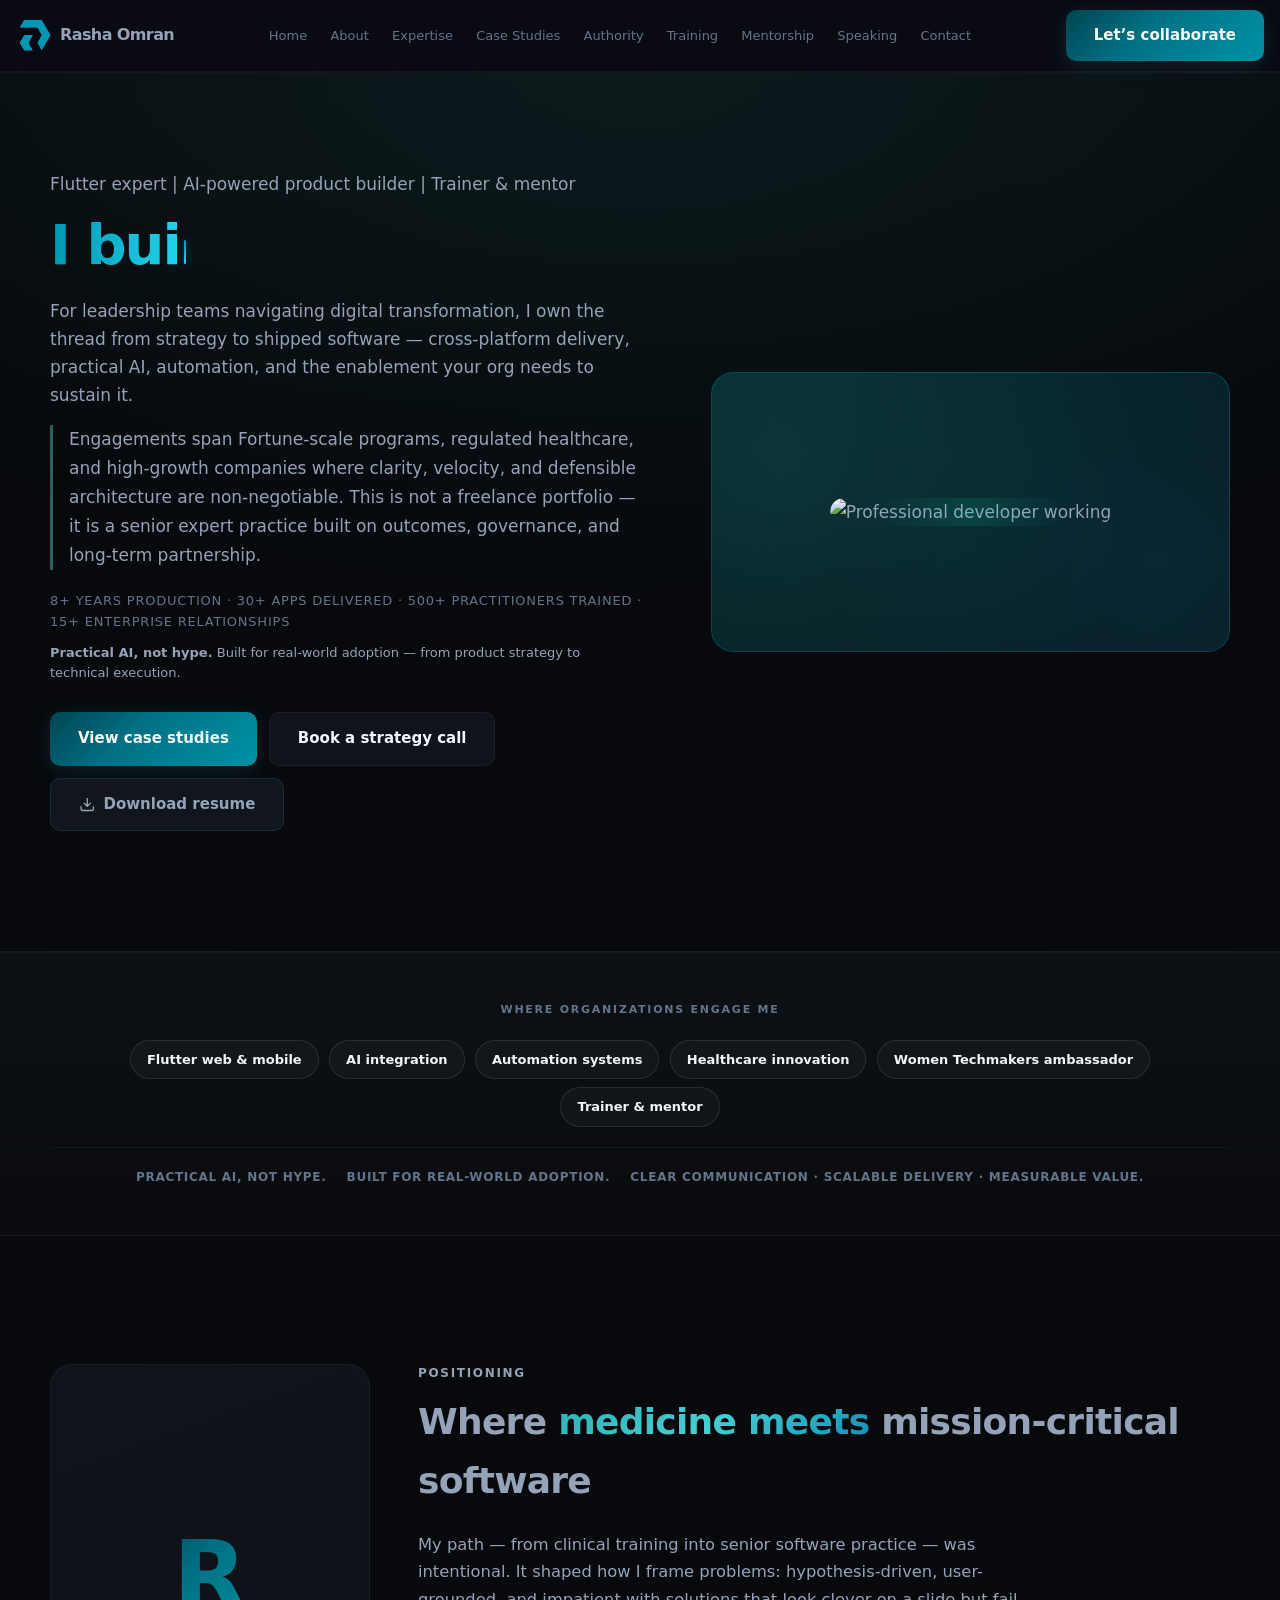
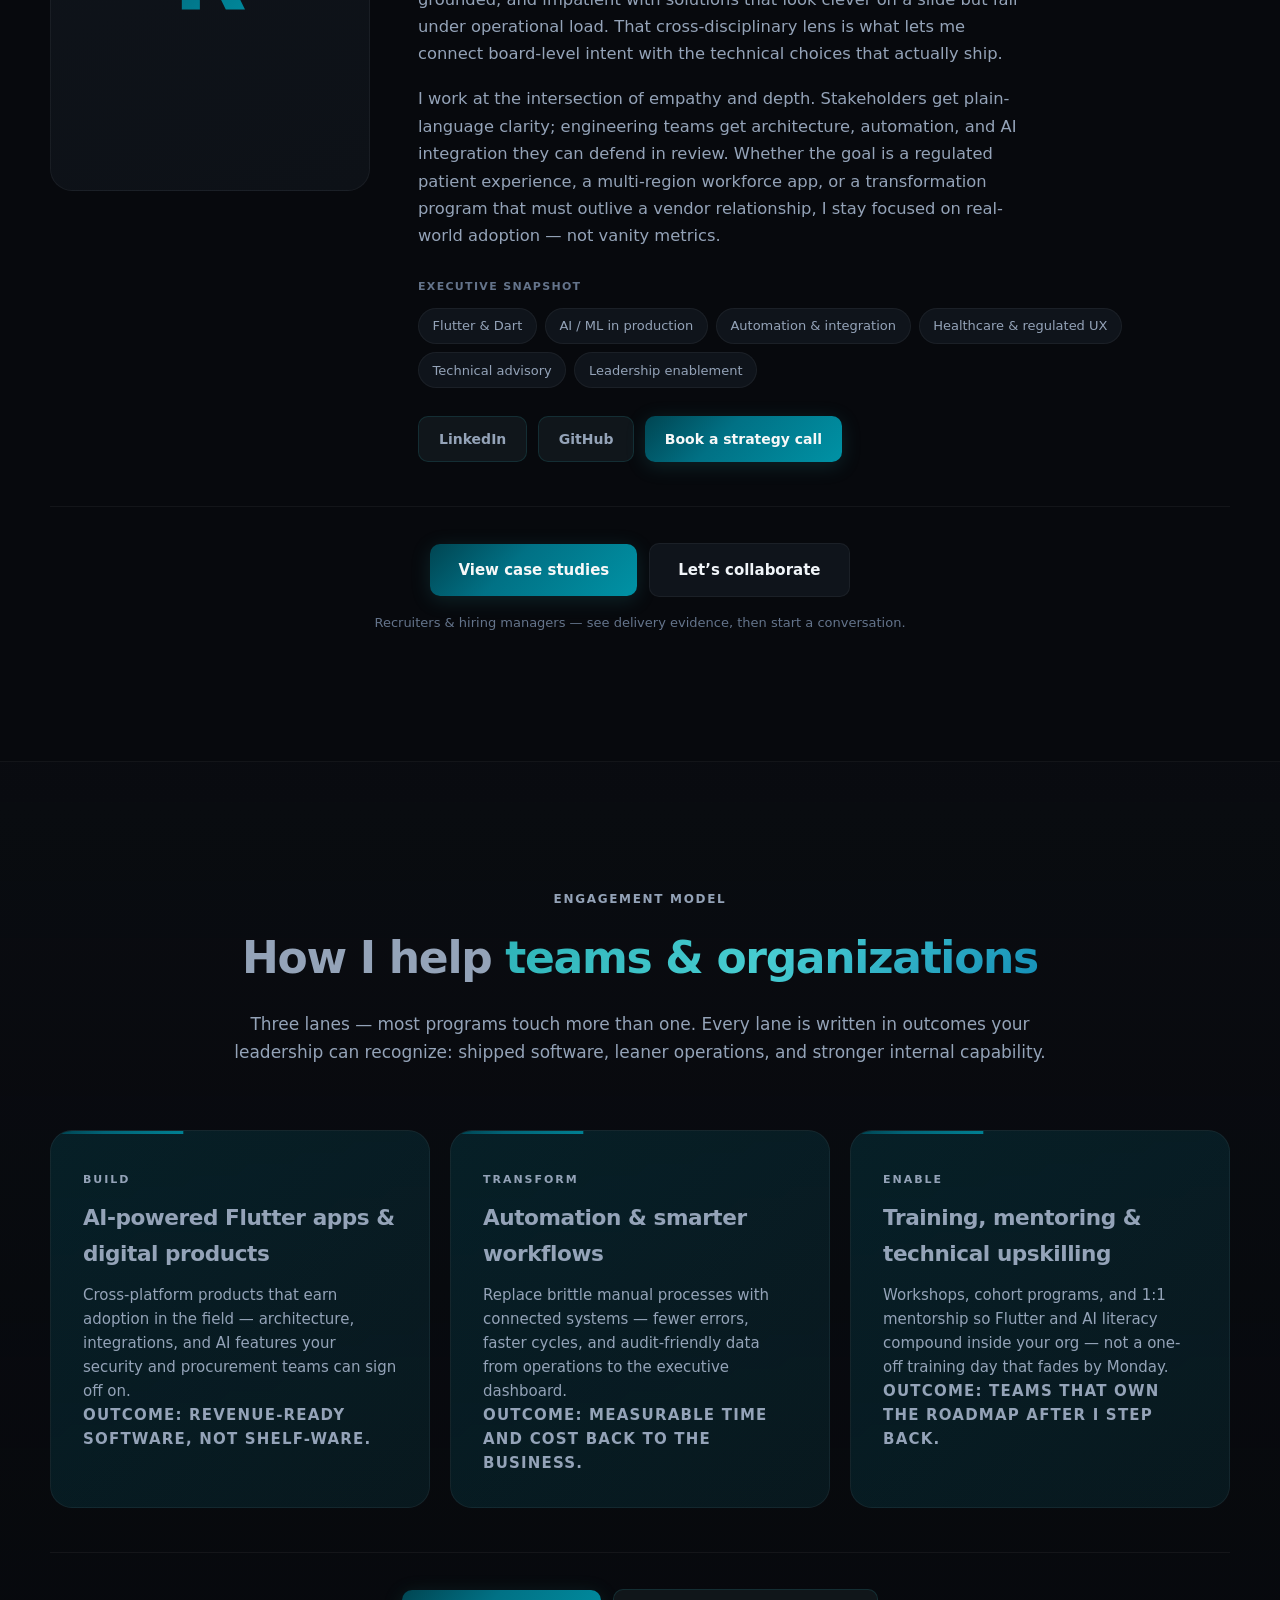
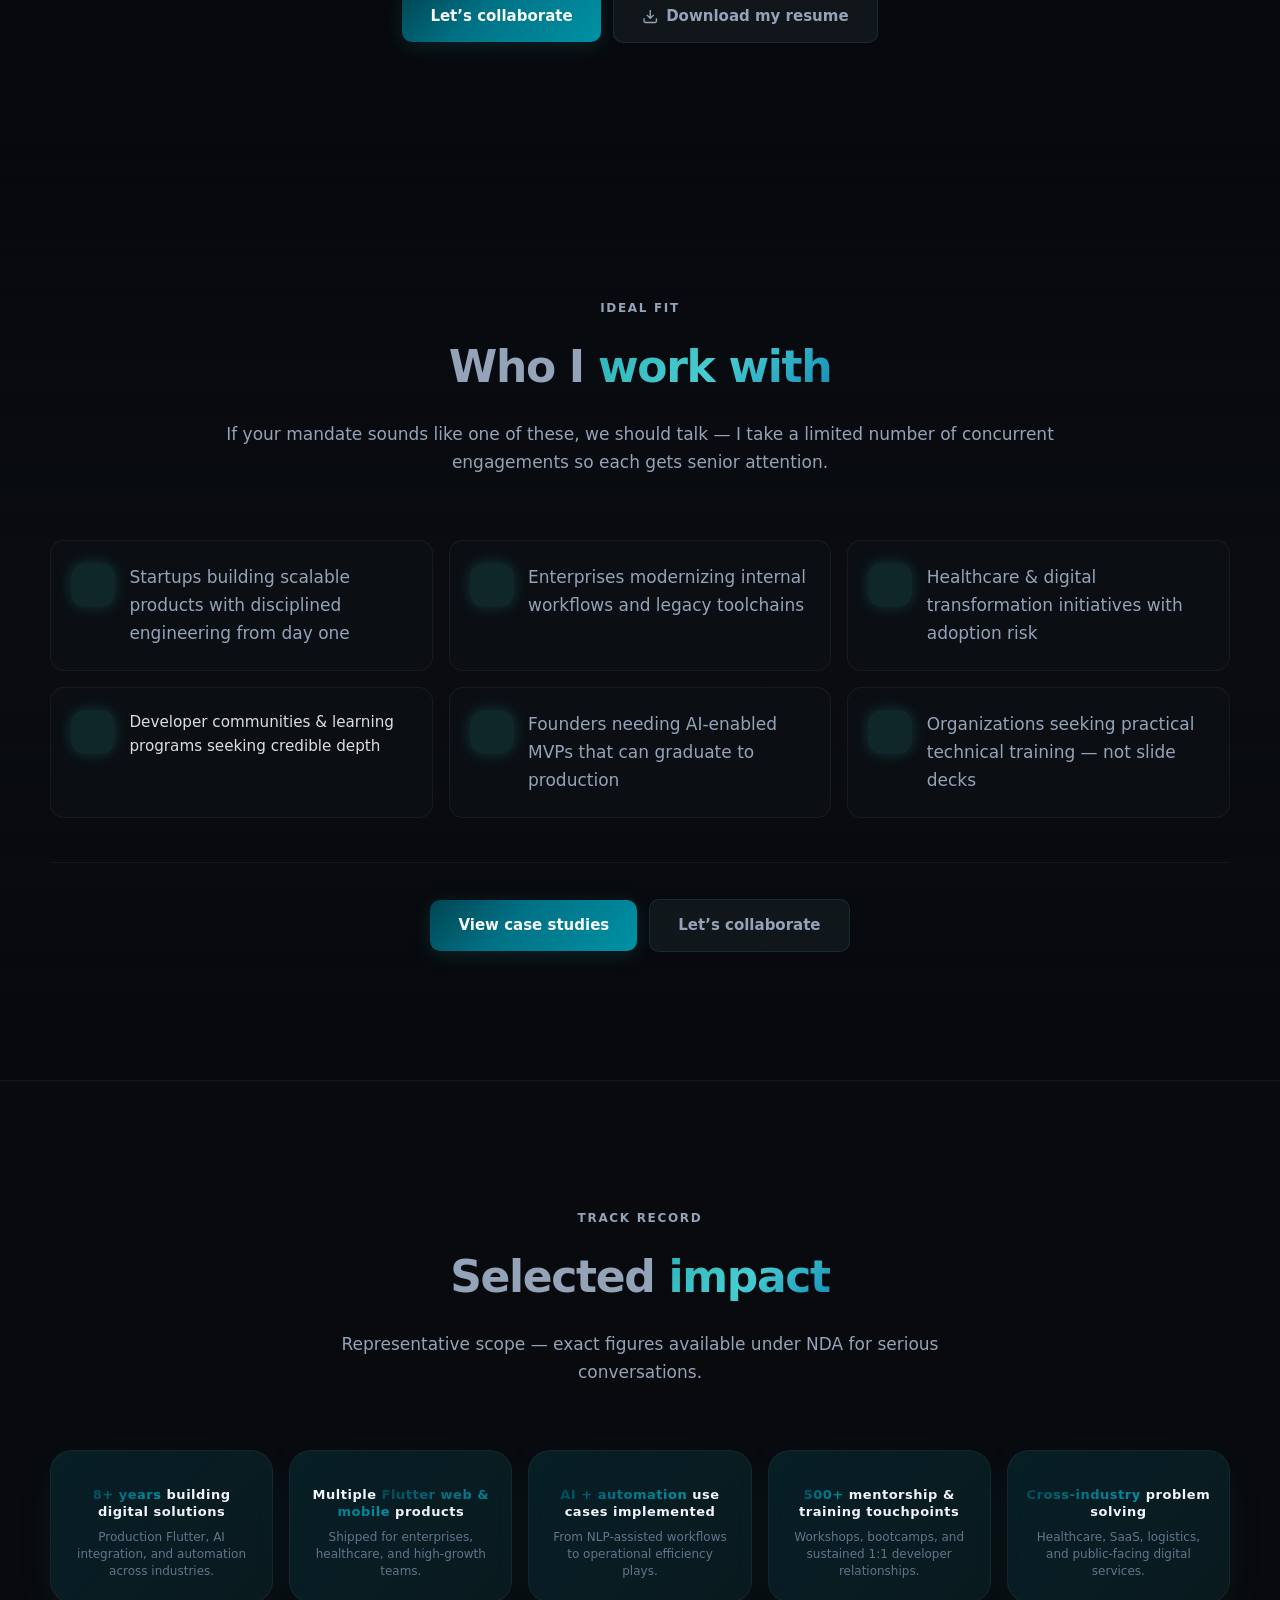
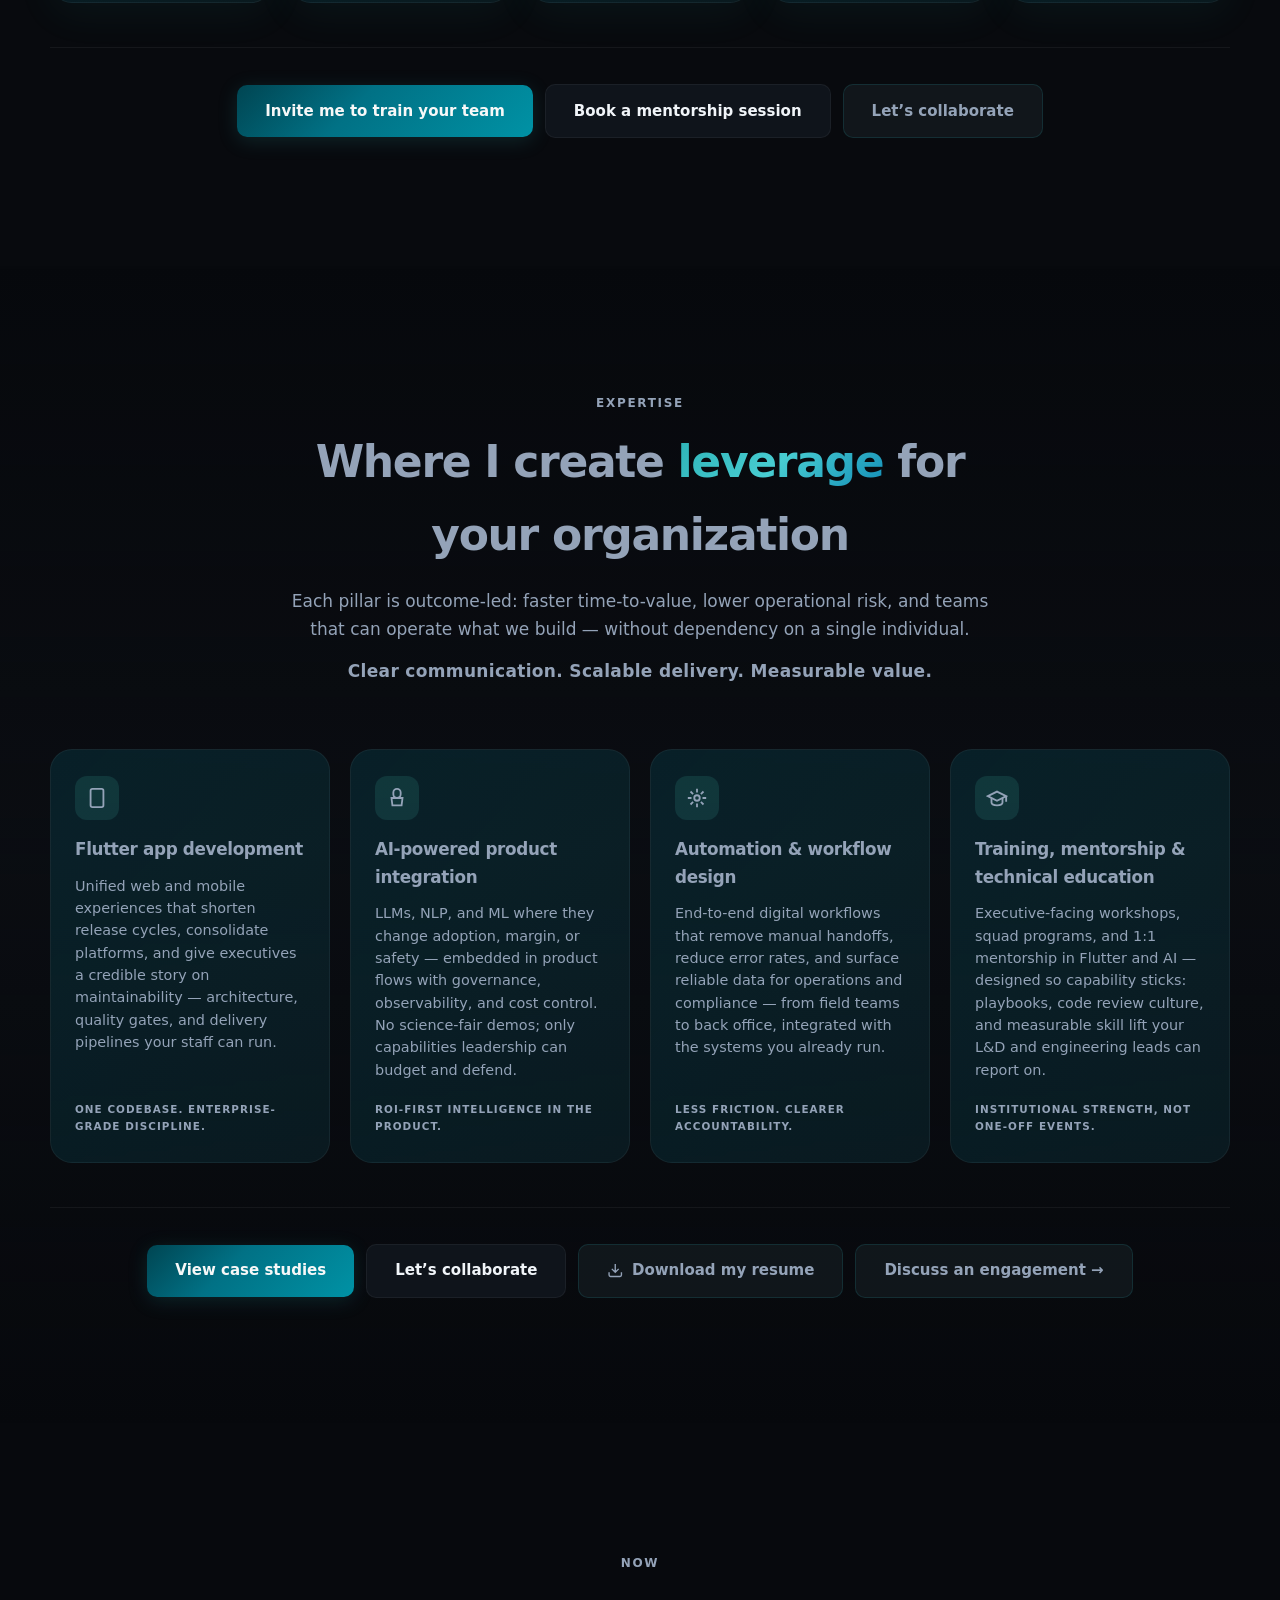
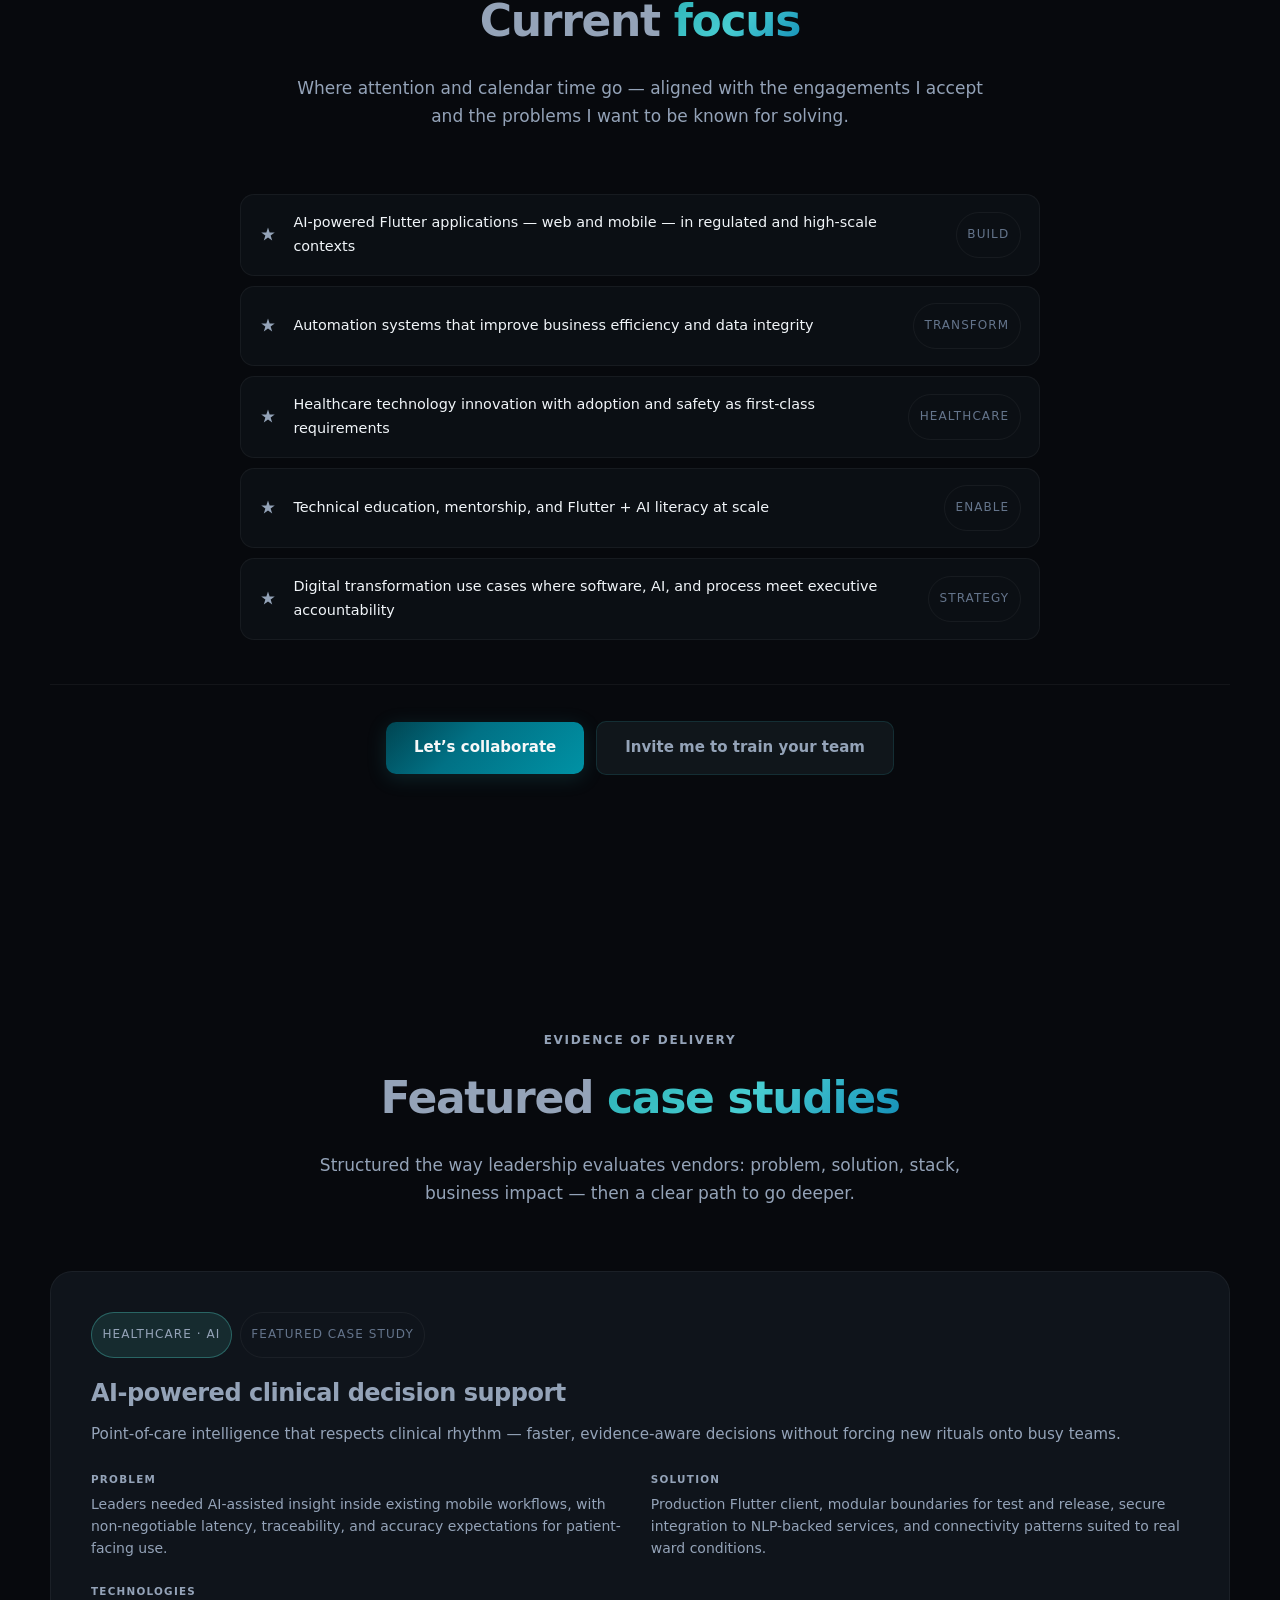
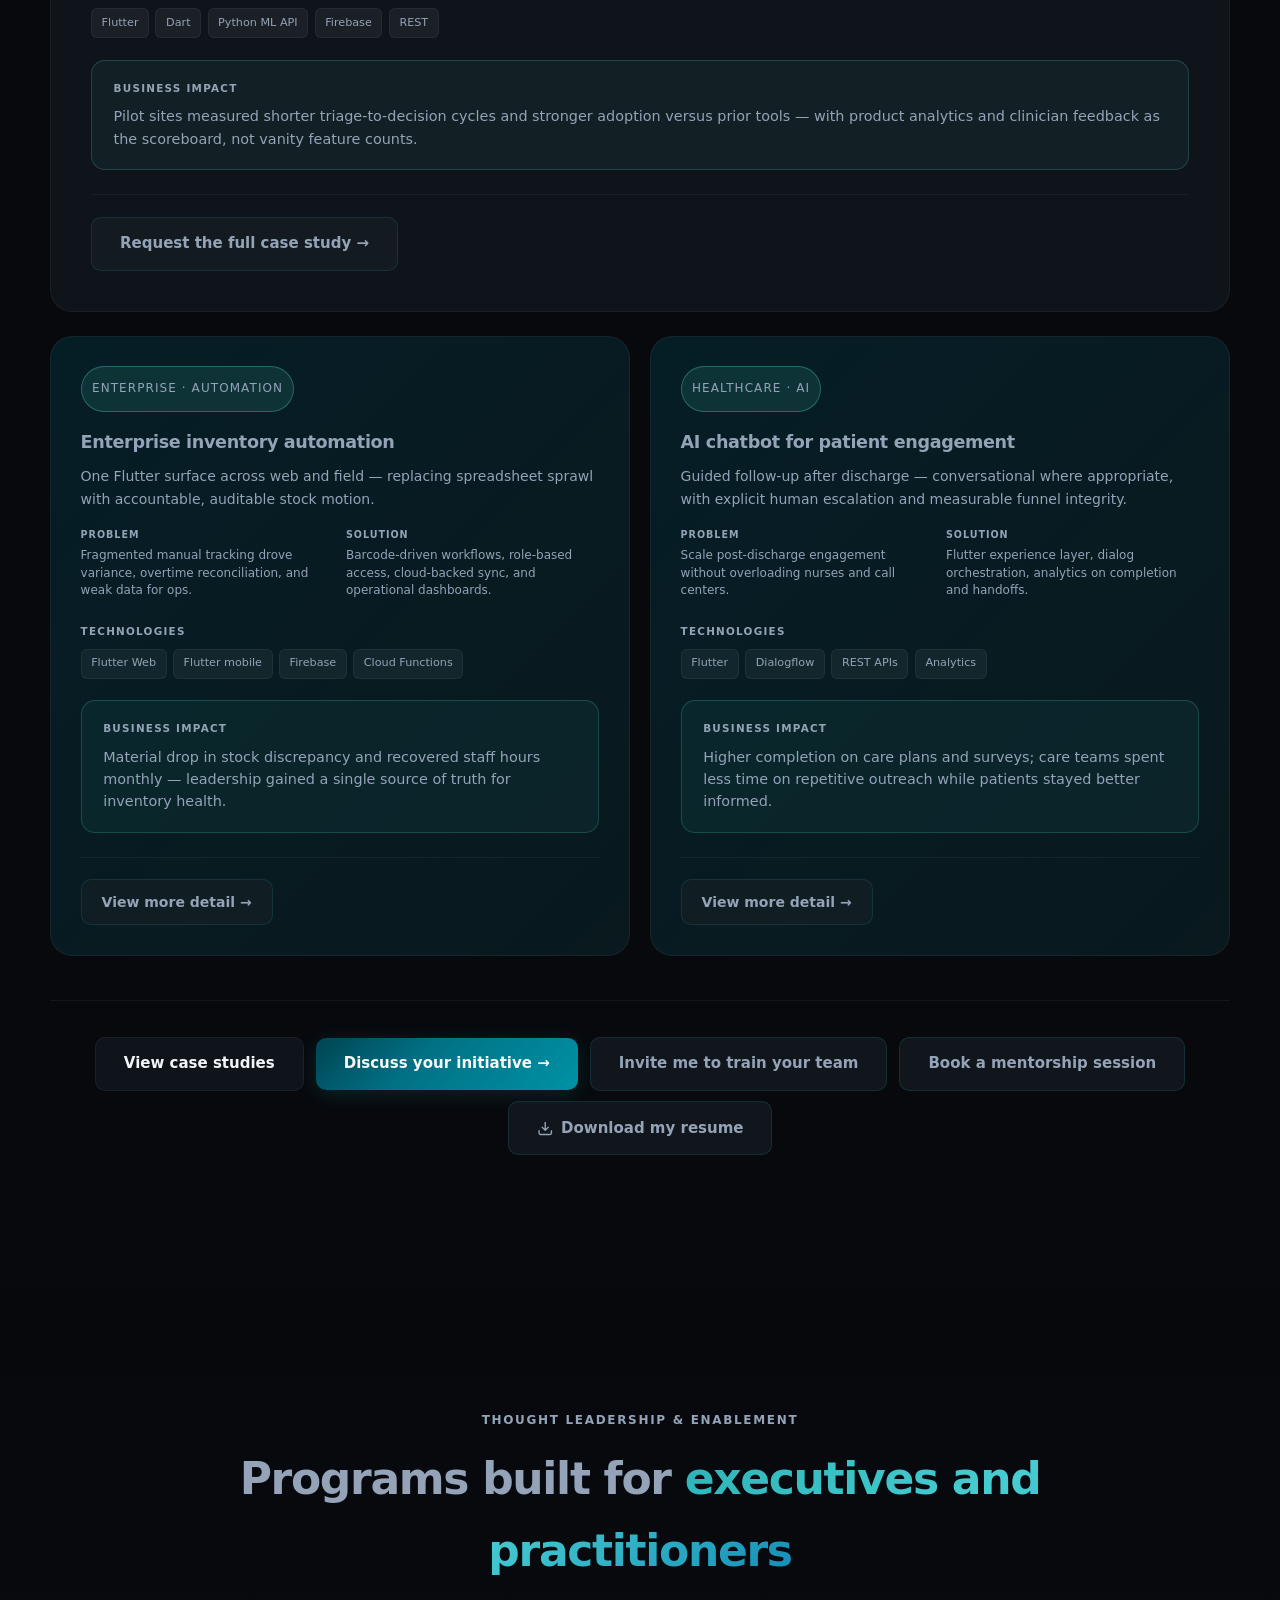
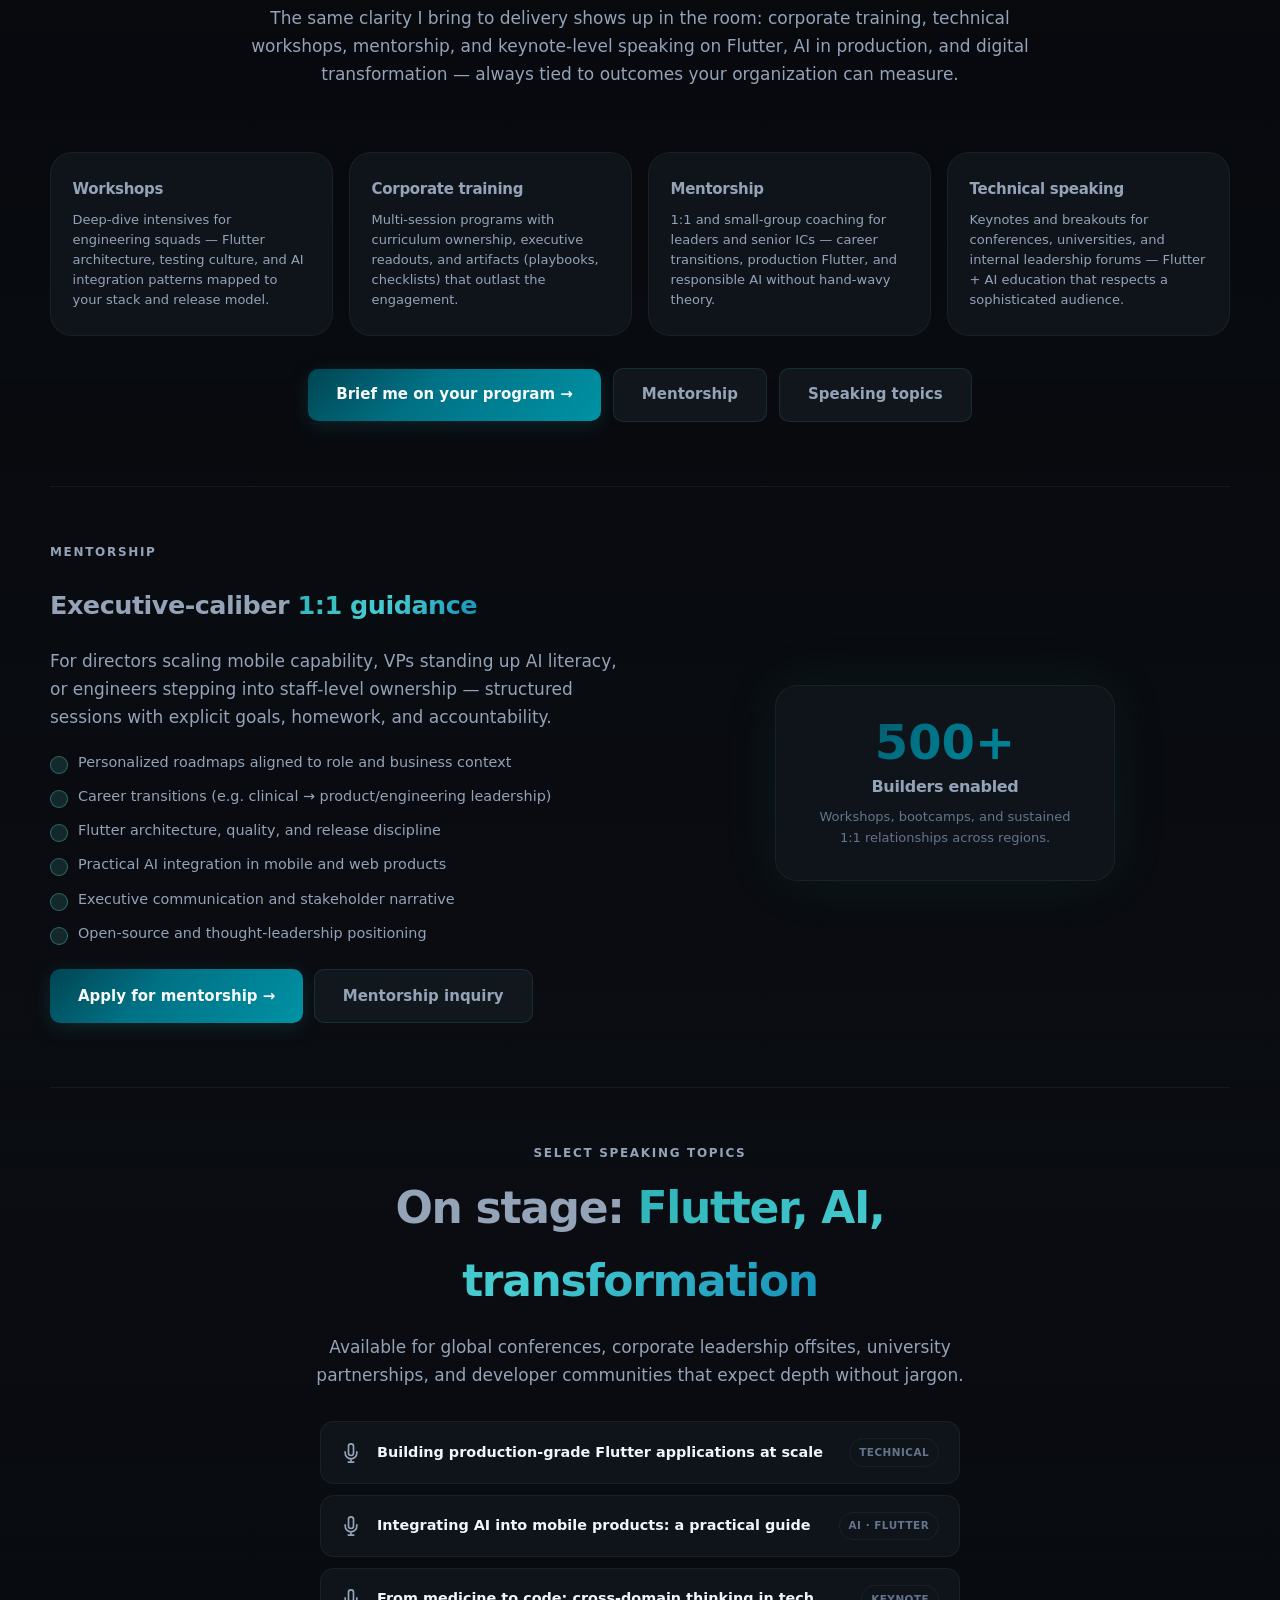
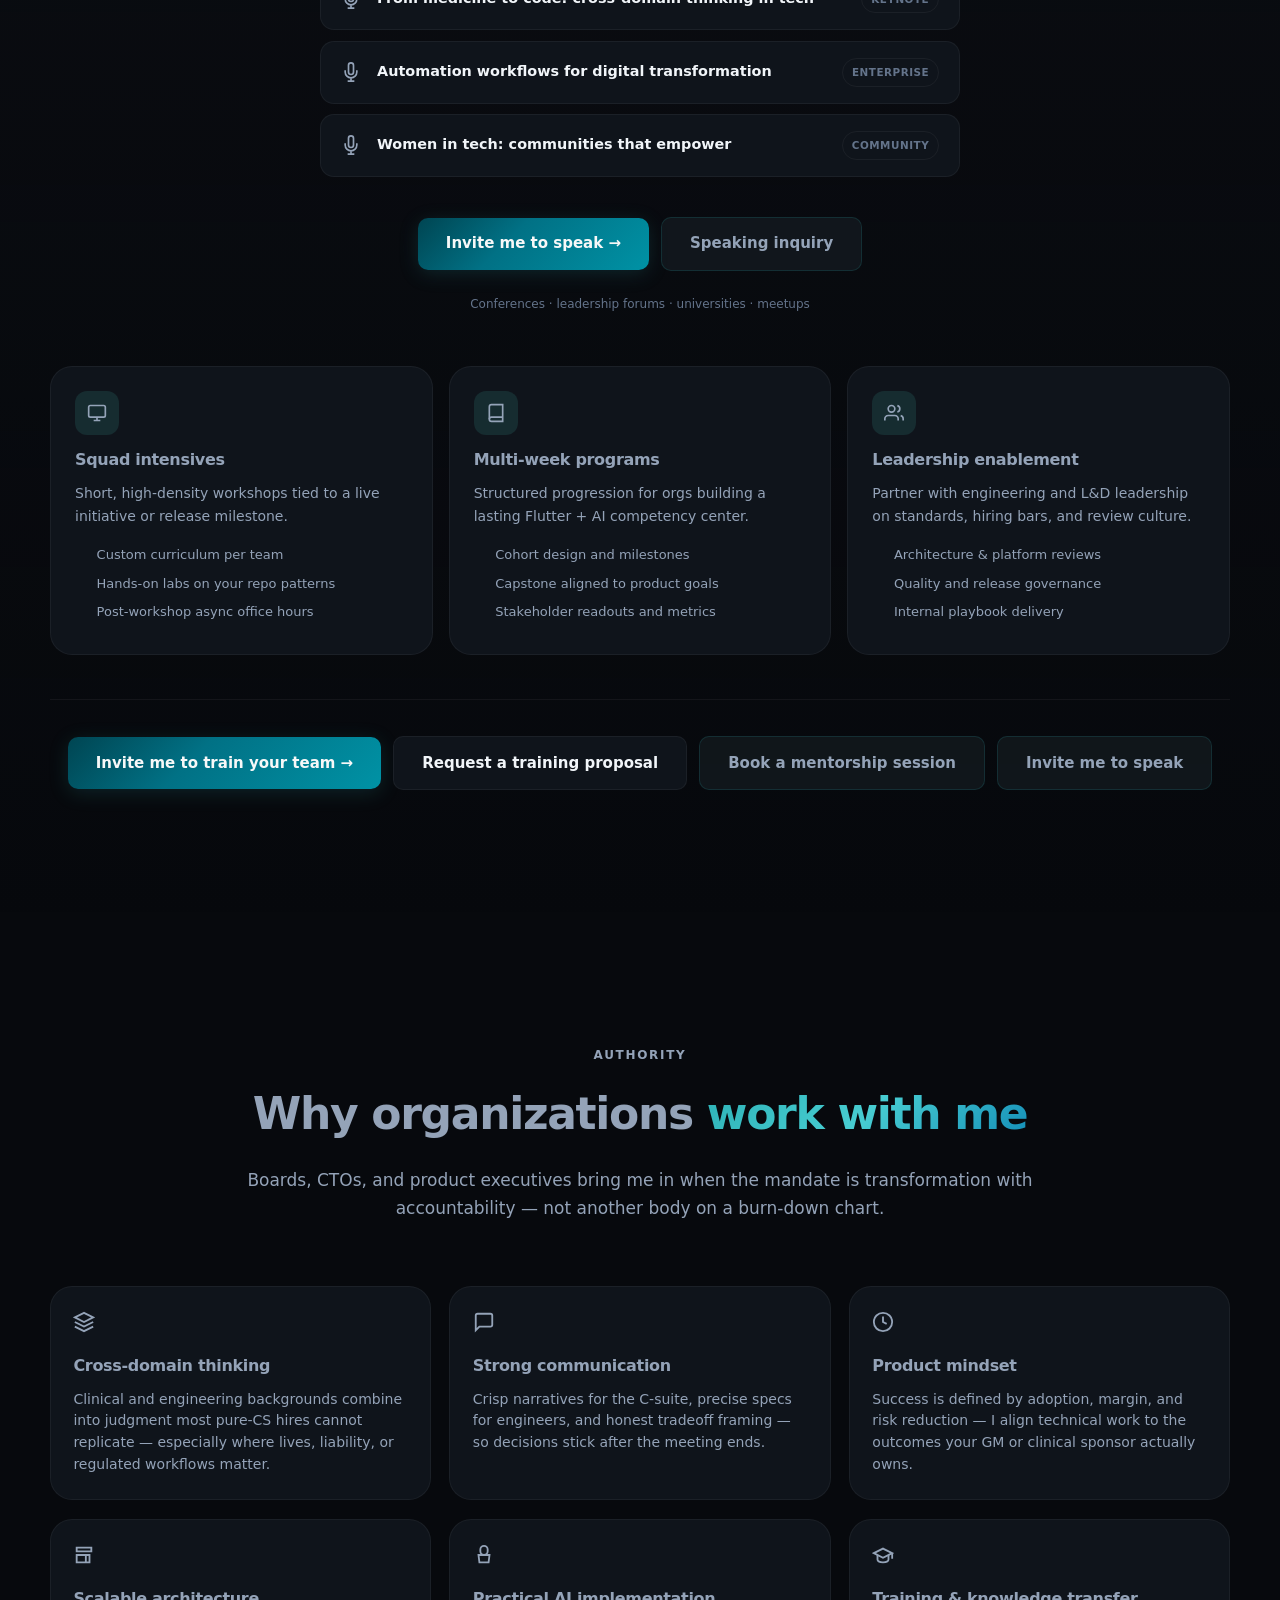
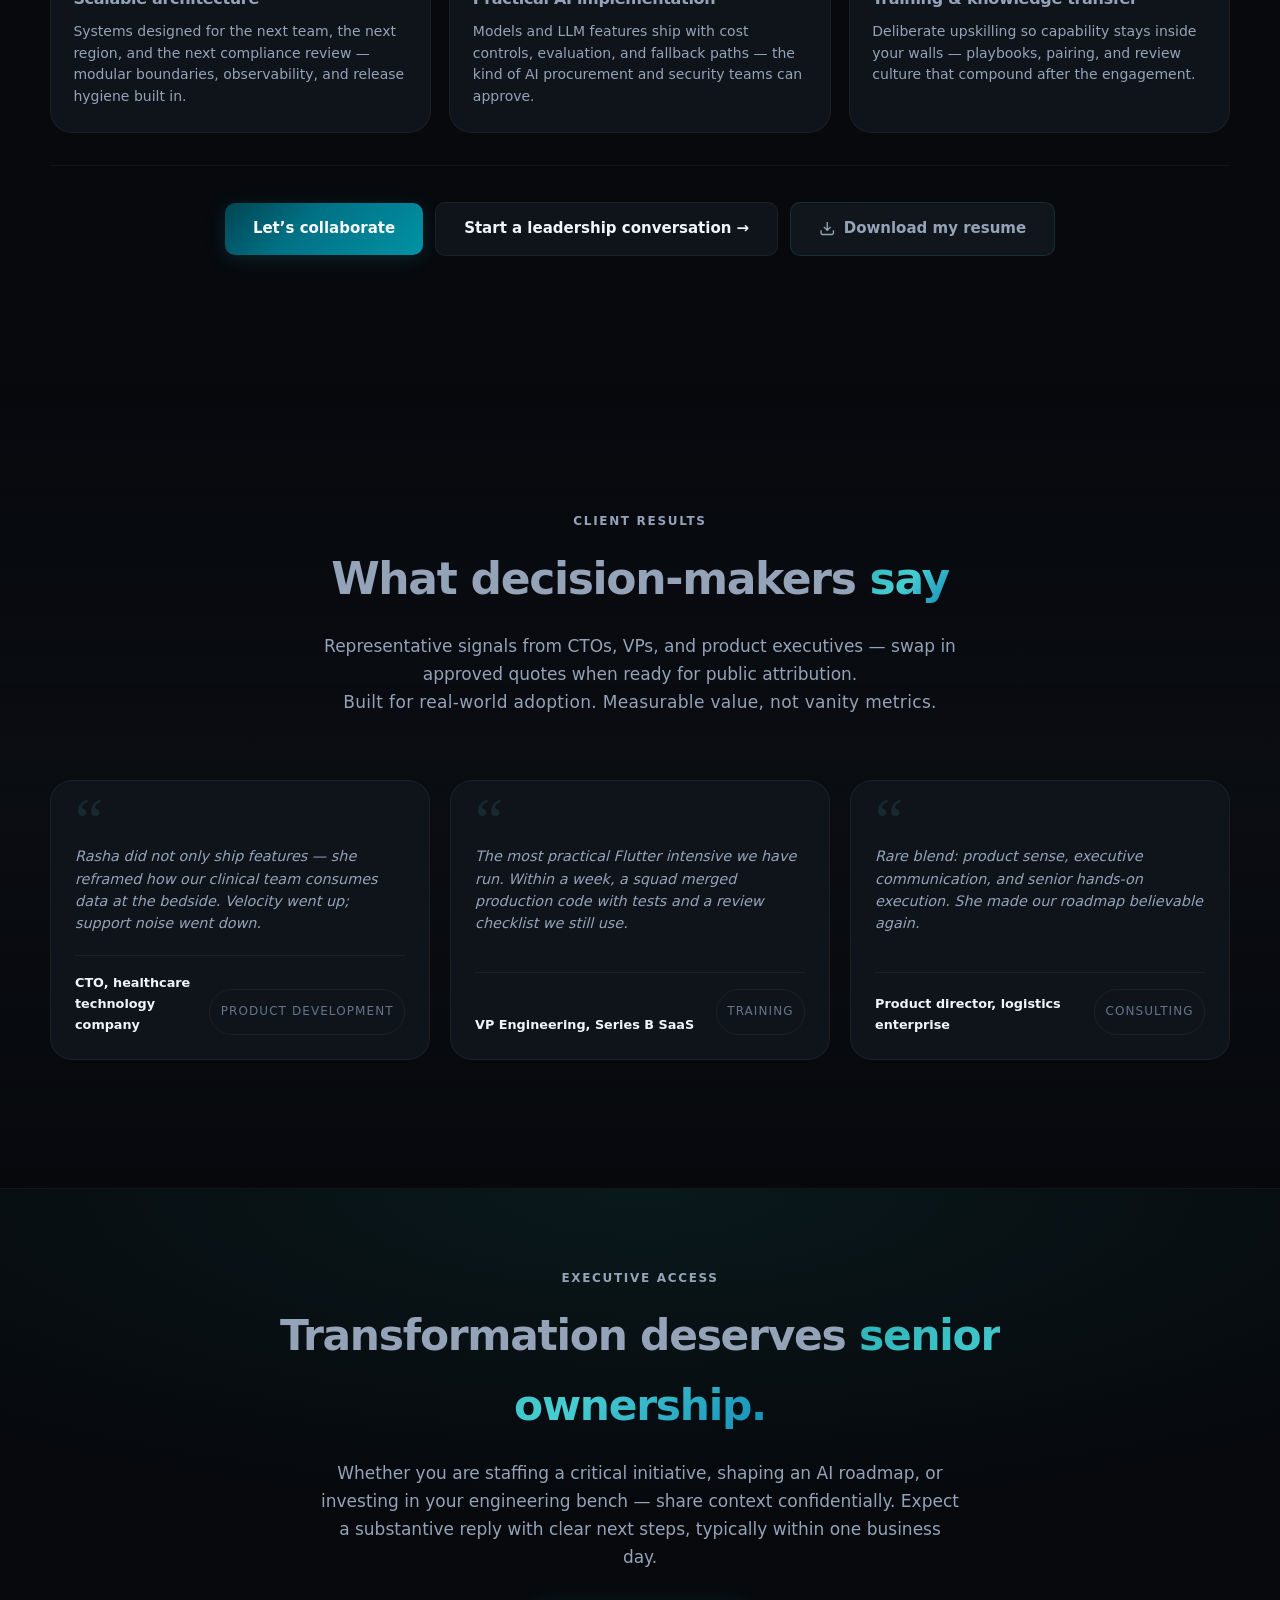
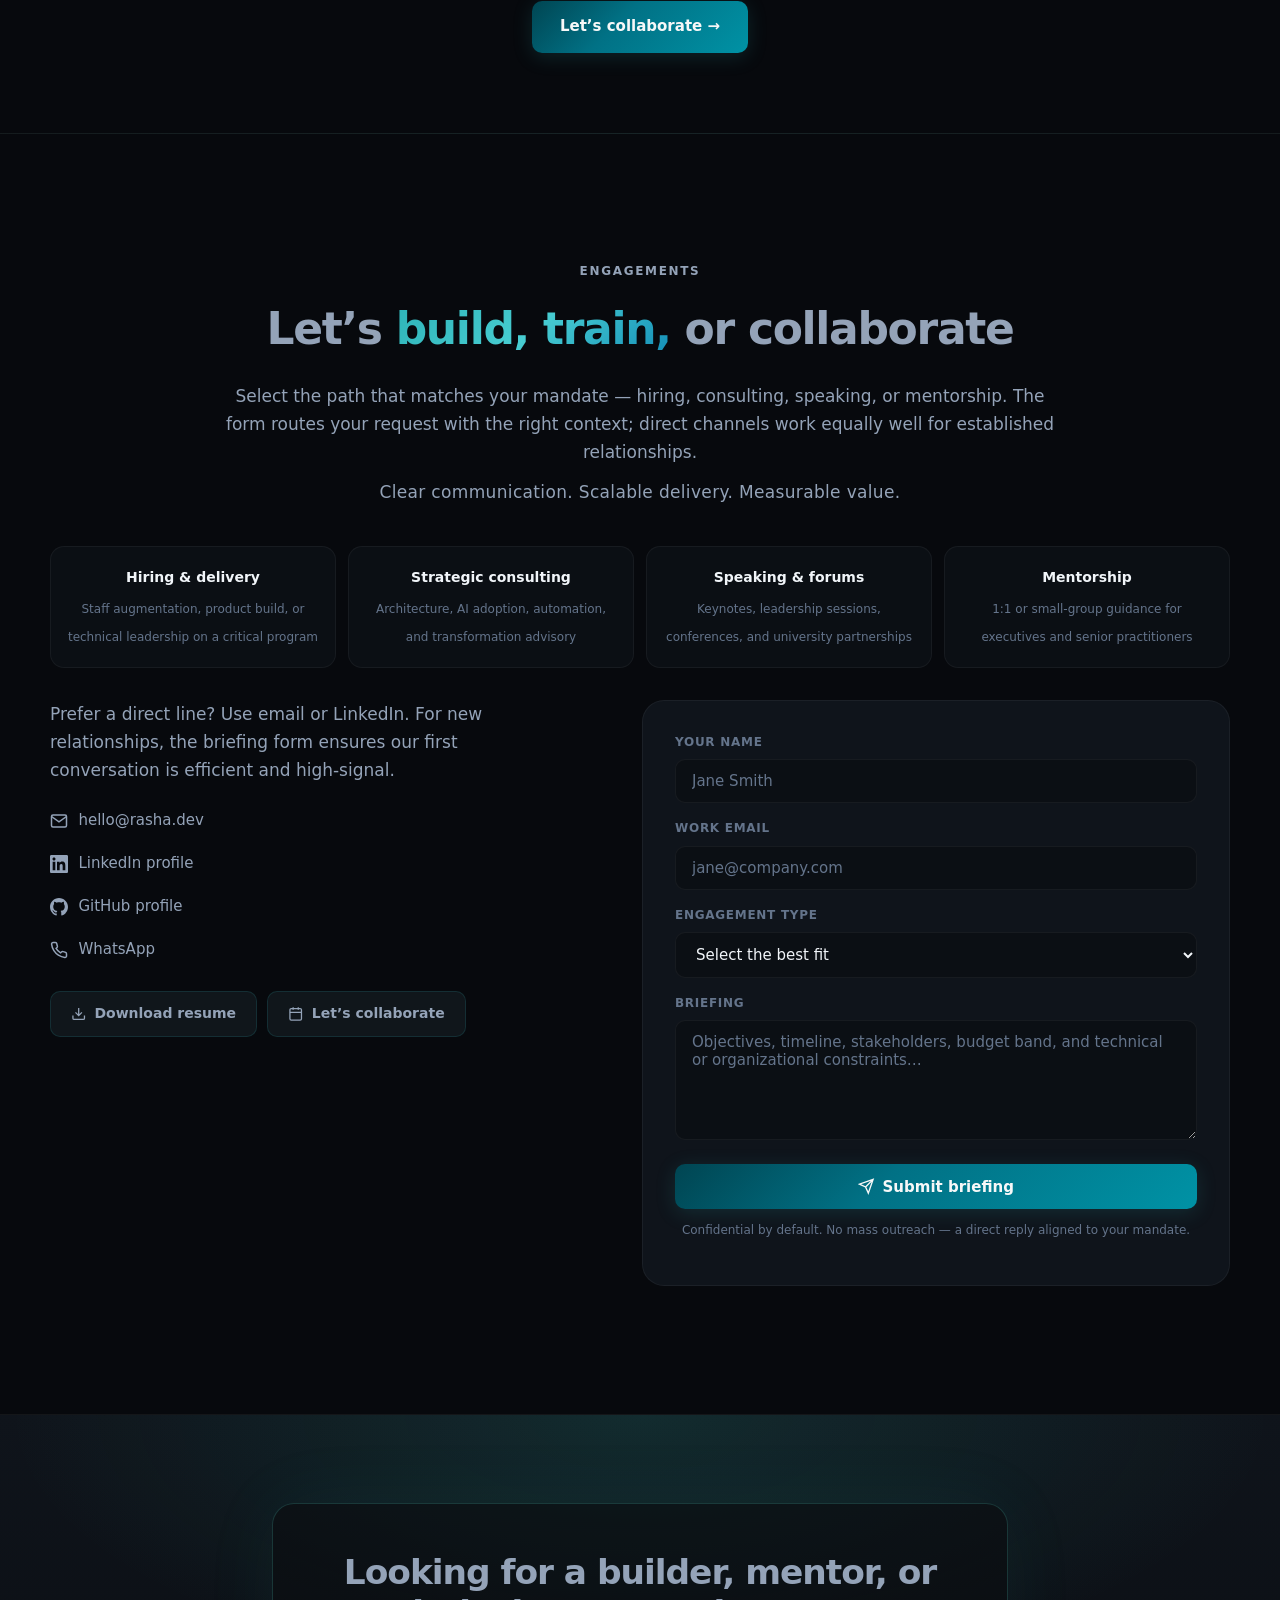
==== index.html @ 30d5191a "Refactor CSS variables and enhance UI styles; implement typewriter effect in JavaScript" ====
<!DOCTYPE html>
<html lang="en">
  <head>
    <meta charset="UTF-8" />
    <meta name="viewport" content="width=device-width, initial-scale=1.0" />
    <meta
      name="description"
      content="Rasha — Flutter expert, AI-powered product builder, and executive technical advisor. Enterprise delivery, digital transformation, training, and thought leadership."
    />
    <title>Rasha — Flutter Expert, AI Product Builder &amp; Strategic Technical Advisor</title>
    <link rel="preconnect" href="https://fonts.googleapis.com" />
    <link rel="preconnect" href="https://fonts.gstatic.com" crossorigin />
   <!--  <link href="https://fonts.googleapis.com/css2?family=Inter:wght@400;500;600;700;800&family=Space+Grotesk:wght@500;600;700&display=swap" rel="stylesheet">
    <link href="https://fonts.googleapis.com/css2?family=Plus+Jakarta+Sans:wght@600;700&display=swap" rel="stylesheet"> -->
    <link href="https://fonts.googleapis.com/css2?family=Plus+Jakarta+Sans:wght@400;500;600;700&family=Space+Grotesk:wght@500;600;700&display=swap" rel="stylesheet">
    <script src="https://unpkg.com/lucide@latest"></script>
    <link rel="stylesheet" href="css/main.css" />
  </head>
  <body>
    <div class="page-bg" aria-hidden="true"></div>

    <header class="site-header">
      <div class="header-inner">
       <a href="#home" class="logo">
  <img src="assets/logo.png" alt="Rasha Omran Logo" />
  <span class="logo-text">Rasha Omran</span>
</a>
        <nav class="nav-desktop" aria-label="Primary">
          <a href="#home">Home</a>
          <a href="#about">About</a>
          <a href="#expertise">Expertise</a>
          <a href="#case-studies">Case Studies</a>
          <a href="#why">Authority</a>
          <a href="#enablement">Training</a>
          <a href="#mentorship">Mentorship</a>
          <a href="#speaking">Speaking</a>
          <a href="#contact">Contact</a>
        </nav>
        <div class="header-actions">
          <a href="#contact-form" class="btn btn-primary btn-lg">Let’s collaborate</a>
          <button
            type="button"
            class="menu-toggle"
            aria-label="Open menu"
            aria-expanded="false"
          >
            <span></span><span></span><span></span>
          </button>
        </div>
      </div>
    </header>

    <nav class="nav-mobile" aria-label="Mobile">
      <a href="#home">Home</a>
      <a href="#about">About</a>
      <a href="#expertise">Expertise</a>
      <a href="#case-studies">Case Studies</a>
      <a href="#why">Authority</a>
      <a href="#enablement">Training</a>
      <a href="#mentorship">Mentorship</a>
      <a href="#speaking">Speaking</a>
      <a href="#contact">Contact</a>
      <a href="#contact-form" class="btn btn-primary" style="margin-top: 0.5rem; justify-content: center"
        >Let’s collaborate</a
      >
    </nav>

    <main>
      <!-- 1. Hero -->
      <section id="home" class="hero">
        <div class="container hero-grid">
          <div class="reveal">
            <p class="hero-roles">
  <span>Flutter expert</span>
  <span class="role-sep" aria-hidden="true">|</span>
  <span>AI-powered product builder</span>
  <span class="role-sep" aria-hidden="true">|</span>
  <span>Trainer &amp; mentor</span>
</p>
            <!-- <h1>
              I architect <span class="gradient-text">Flutter platforms</span> and
              <span class="gradient-text">AI-driven products</span>
              <span class="line-muted">that survive enterprise reality.</span>
            </h1> -->

           <h1 class="hero-title">
  <span id="typewriter"></span><span class="cursor"></span>
</h1>
            <p class="hero-lead">
              For leadership teams navigating digital transformation, I own the thread from strategy
              to shipped software — cross-platform delivery, practical AI, automation, and the
              enablement your org needs to sustain it.
            </p>
            <p class="hero-authority">
              Engagements span Fortune-scale programs, regulated healthcare, and high-growth
              companies where clarity, velocity, and defensible architecture are non-negotiable. This
              is not a freelance portfolio — it is a senior expert practice built on outcomes,
              governance, and long-term partnership.
            </p>
            <p class="hero-proof">
              8+ years production · 30+ apps delivered · 500+ practitioners trained · 15+ enterprise
              relationships
            </p>
            <p class="hero-micro reveal">
              <strong>Practical AI, not hype.</strong>
              Built for real-world adoption — from product strategy to technical execution.
            </p>
            <div class="hero-ctas">
              <a href="#case-studies" class="btn btn-primary btn-lg">View case studies</a>
              <a href="#contact-form" class="btn btn-dark btn-lg">Book a strategy call</a>
              <a href="#" class="btn btn-ghost btn-lg" aria-label="Download resume (placeholder)">
                <svg class="icon" viewBox="0 0 24 24" fill="none" stroke="currentColor" stroke-width="2">
                  <path d="M21 15v4a2 2 0 0 1-2 2H5a2 2 0 0 1-2-2v-4M7 10l5 5 5-5M12 15V3" />
                </svg>
                Download resume
              </a>
            </div>
          </div>
          <div class="hero-visual reveal reveal-delay-1">
  <div class="hero-image-wrapper">
    <img src="assets/hero.jpg" alt="Professional developer working" class="hero-image">
  </div>
</div>
          </div>
        </div>
      </section>

      <!-- 2. Credibility strip -->
      <section class="trust" aria-label="Areas of expertise">
        <div class="container">
          <p class="cred-strip-head reveal">Where organizations engage me</p>
          <div class="cred-badges reveal">
            <span class="cred-badge">Flutter web &amp; mobile</span>
            <span class="cred-badge">AI integration</span>
            <span class="cred-badge">Automation systems</span>
            <span class="cred-badge">Healthcare innovation</span>
            <span class="cred-badge">Women Techmakers ambassador</span>
            <span class="cred-badge">Trainer &amp; mentor</span>
          </div>
          <div class="micro-trust-row reveal">
            <span><strong>Practical AI, not hype.</strong></span>
            <span>Built for real-world adoption.</span>
            <span>Clear communication · Scalable delivery · Measurable value.</span>
          </div>
        </div>
      </section>

      <!-- 3. About -->
      <section id="about" class="section">
        <div class="container">
          <div class="about-grid">
          <div class="about-photo reveal" aria-hidden="true">
            <span class="initial">R</span>
          </div>
          <div class="about-body reveal reveal-delay-1">
            <span class="eyebrow">Positioning</span>
            <h2>Where <span class="gradient-text">medicine meets</span> mission-critical software</h2>
            <p>
              My path — from clinical training into senior software practice — was intentional. It
              shaped how I frame problems: hypothesis-driven, user-grounded, and impatient with
              solutions that look clever on a slide but fail under operational load. That
              cross-disciplinary lens is what lets me connect board-level intent with the technical
              choices that actually ship.
            </p>
            <p>
              I work at the intersection of empathy and depth. Stakeholders get plain-language
              clarity; engineering teams get architecture, automation, and AI integration they can
              defend in review. Whether the goal is a regulated patient experience, a multi-region
              workforce app, or a transformation program that must outlive a vendor relationship, I
              stay focused on real-world adoption — not vanity metrics.
            </p>
            <div class="tag-grid">
              <div class="sub">Executive snapshot</div>
              <div class="tags">
                <span class="tag">Flutter &amp; Dart</span>
                <span class="tag">AI / ML in production</span>
                <span class="tag">Automation &amp; integration</span>
                <span class="tag">Healthcare &amp; regulated UX</span>
                <span class="tag">Technical advisory</span>
                <span class="tag">Leadership enablement</span>
              </div>
            </div>
            <div style="margin-top: 1.75rem; display: flex; flex-wrap: wrap; gap: 0.65rem">
              <a href="https://linkedin.com" class="btn btn-ghost" rel="noopener noreferrer" target="_blank"
                >LinkedIn</a
              >
              <a href="https://github.com" class="btn btn-ghost" rel="noopener noreferrer" target="_blank"
                >GitHub</a
              >
              <a href="#contact-form" class="btn btn-primary">Book a strategy call</a>
            </div>
          </div>
          </div>
          <div class="cta-strip reveal">
            <a href="#case-studies" class="btn btn-primary btn-lg">View case studies</a>
            <a href="#contact-form" class="btn btn-dark btn-lg">Let’s collaborate</a>
            <p class="micro-hint">Recruiters &amp; hiring managers — see delivery evidence, then start a conversation.</p>
          </div>
        </div>
      </section>

      <!-- How I help -->
      <section id="how-i-help" class="how-help">
        <div class="container">
          <header class="section-head section-head--wide reveal">
            <span class="eyebrow">Engagement model</span>
            <h2>How I help <span class="gradient-text">teams &amp; organizations</span></h2>
            <p>
              Three lanes — most programs touch more than one. Every lane is written in outcomes your
              leadership can recognize: shipped software, leaner operations, and stronger internal
              capability.
            </p>
          </header>
          <div class="how-help-grid">
            <article class="how-lane reveal">
              <span class="how-lane-label">Build</span>
              <h3>AI-powered Flutter apps &amp; digital products</h3>
              <p>
                Cross-platform products that earn adoption in the field — architecture, integrations,
                and AI features your security and procurement teams can sign off on.
              </p>
              <p class="how-lane-outcome">Outcome: revenue-ready software, not shelf-ware.</p>
            </article>
            <article class="how-lane reveal reveal-delay-1">
              <span class="how-lane-label">Transform</span>
              <h3>Automation &amp; smarter workflows</h3>
              <p>
                Replace brittle manual processes with connected systems — fewer errors, faster
                cycles, and audit-friendly data from operations to the executive dashboard.
              </p>
              <p class="how-lane-outcome">Outcome: measurable time and cost back to the business.</p>
            </article>
            <article class="how-lane reveal reveal-delay-2">
              <span class="how-lane-label">Enable</span>
              <h3>Training, mentoring &amp; technical upskilling</h3>
              <p>
                Workshops, cohort programs, and 1:1 mentorship so Flutter and AI literacy compound
                inside your org — not a one-off training day that fades by Monday.
              </p>
              <p class="how-lane-outcome">Outcome: teams that own the roadmap after I step back.</p>
            </article>
          </div>
          <div class="cta-strip reveal">
            <a href="#contact-form" class="btn btn-primary btn-lg">Let’s collaborate</a>
            <a href="#" class="btn btn-ghost btn-lg" aria-label="Download resume (placeholder)">
              <svg class="icon" viewBox="0 0 24 24" fill="none" stroke="currentColor" stroke-width="2">
                <path d="M21 15v4a2 2 0 0 1-2 2H5a2 2 0 0 1-2-2v-4M7 10l5 5 5-5M12 15V3" />
              </svg>
              Download my resume
            </a>
          </div>
        </div>
      </section>

      <!-- Who I work with -->
<section id="who-i-work-with" class="section section-alt">
  <div class="container">

    <header class="section-head section-head--wide reveal">
      <span class="eyebrow">Ideal fit</span>
      <h2>Who I <span class="gradient-text">work with</span></h2>
      <p>
        If your mandate sounds like one of these, we should talk — I take a limited number of
        concurrent engagements so each gets senior attention.
      </p>
    </header>

    <div class="audience-grid reveal">

      <div class="audience-card">
        <div class="audience-icon"><i data-lucide="rocket"></i></div>
        Startups building scalable products with disciplined engineering from day one
      </div>

      <div class="audience-card">
        <div class="audience-icon"><i data-lucide="building-2"></i></div>
        Enterprises modernizing internal workflows and legacy toolchains
      </div>

      <div class="audience-card">
        <div class="audience-icon"><i data-lucide="heart-pulse"></i></div>
        Healthcare & digital transformation initiatives with adoption risk
      </div>

    <div class="audience-card">
  <div class="audience-icon">
    <i data-lucide="code"></i>
  </div>
  <p class="audience-text">
    Developer communities & learning programs seeking credible depth
  </p>
</div>

      <div class="audience-card">
        <div class="audience-icon"><i data-lucide="cpu"></i></div>
        Founders needing AI-enabled MVPs that can graduate to production
      </div>

      <div class="audience-card">
        <div class="audience-icon"><i data-lucide="graduation-cap"></i></div>
        Organizations seeking practical technical training — not slide decks
      </div>

    </div>

    <div class="cta-strip reveal">
      <a href="#case-studies" class="btn btn-primary btn-lg">View case studies</a>
      <a href="#contact-form" class="btn btn-ghost btn-lg">Let’s collaborate</a>
    </div>

  </div>
</section>

<!-- Activate Icons -->
<script>
  lucide.createIcons();
</script>

      <!-- Selected impact -->
      <section id="selected-impact" class="impact-section" aria-label="Selected impact">
        <div class="container">
          <header class="section-head reveal">
            <span class="eyebrow">Track record</span>
            <h2>Selected <span class="gradient-text">impact</span></h2>
            <p>Representative scope — exact figures available under NDA for serious conversations.</p>
          </header>
          <div class="impact-grid">
            <article class="impact-card reveal">
              <p class="stat-line"><em>8+ years</em> building digital solutions</p>
              <p class="stat-detail">Production Flutter, AI integration, and automation across industries.</p>
            </article>
            <article class="impact-card reveal reveal-delay-1">
              <p class="stat-line">Multiple <em>Flutter web &amp; mobile</em> products</p>
              <p class="stat-detail">Shipped for enterprises, healthcare, and high-growth teams.</p>
            </article>
            <article class="impact-card reveal reveal-delay-2">
              <p class="stat-line"><em>AI + automation</em> use cases implemented</p>
              <p class="stat-detail">From NLP-assisted workflows to operational efficiency plays.</p>
            </article>
            <article class="impact-card reveal reveal-delay-3">
              <p class="stat-line"><em>500+</em> mentorship &amp; training touchpoints</p>
              <p class="stat-detail">Workshops, bootcamps, and sustained 1:1 developer relationships.</p>
            </article>
            <article class="impact-card reveal">
              <p class="stat-line"><em>Cross-industry</em> problem solving</p>
              <p class="stat-detail">Healthcare, SaaS, logistics, and public-facing digital services.</p>
            </article>
          </div>
          <div class="cta-strip reveal">
            <a href="#enablement" class="btn btn-primary btn-lg">Invite me to train your team</a>
            <a href="#mentorship" class="btn btn-dark btn-lg">Book a mentorship session</a>
            <a href="#contact-form" class="btn btn-ghost btn-lg">Let’s collaborate</a>
          </div>
        </div>
      </section>

      <!-- 4. Expertise / Services -->
      <section id="expertise" class="section section-alt">
        <div class="container">
          <header class="section-head reveal">
            <span class="eyebrow">Expertise</span>
            <h2>Where I create <span class="gradient-text">leverage</span> for your organization</h2>
            <p>
              Each pillar is outcome-led: faster time-to-value, lower operational risk, and teams
              that can operate what we build — without dependency on a single individual.
              <strong class="expertise-micro">Clear communication. Scalable delivery. Measurable value.</strong>
            </p>
          </header>
          <div class="services-grid">
            <article class="service-card reveal">
              <div class="service-icon" aria-hidden="true">
                <svg width="22" height="22" viewBox="0 0 24 24" fill="none" stroke="currentColor" stroke-width="2">
                  <rect x="5" y="2" width="14" height="20" rx="2" />
                  <path d="M12 18h.01" />
                </svg>
              </div>
              <h3>Flutter app development</h3>
              <p>
                Unified web and mobile experiences that shorten release cycles, consolidate
                platforms, and give executives a credible story on maintainability — architecture,
                quality gates, and delivery pipelines your staff can run.
              </p>
              <div class="service-foot">One codebase. Enterprise-grade discipline.</div>
            </article>
            <article class="service-card reveal reveal-delay-1">
              <div class="service-icon" aria-hidden="true">
                <svg width="22" height="22" viewBox="0 0 24 24" fill="none" stroke="currentColor" stroke-width="2">
                  <path d="M12 2a4 4 0 0 1 4 4v2a4 4 0 0 1-8 0V6a4 4 0 0 1 4-4Z" />
                  <path d="M6 12h12l-1 8H7l-1-8Z" />
                  <path d="M9 12V10M15 12V10" />
                </svg>
              </div>
              <h3>AI-powered product integration</h3>
              <p>
                LLMs, NLP, and ML where they change adoption, margin, or safety — embedded in
                product flows with governance, observability, and cost control. No science-fair
                demos; only capabilities leadership can budget and defend.
              </p>
              <div class="service-foot">ROI-first intelligence in the product.</div>
            </article>
            <article class="service-card reveal reveal-delay-2">
              <div class="service-icon" aria-hidden="true">
                <svg width="22" height="22" viewBox="0 0 24 24" fill="none" stroke="currentColor" stroke-width="2">
                  <path d="M12 2v4M12 18v4M4.93 4.93l2.83 2.83M16.24 16.24l2.83 2.83M2 12h4M18 12h4M4.93 19.07l2.83-2.83M16.24 7.76l2.83-2.83" />
                  <circle cx="12" cy="12" r="3" />
                </svg>
              </div>
              <h3>Automation &amp; workflow design</h3>
              <p>
                End-to-end digital workflows that remove manual handoffs, reduce error rates, and
                surface reliable data for operations and compliance — from field teams to back
                office, integrated with the systems you already run.
              </p>
              <div class="service-foot">Less friction. Clearer accountability.</div>
            </article>
            <article class="service-card reveal reveal-delay-3">
              <div class="service-icon" aria-hidden="true">
                <svg width="22" height="22" viewBox="0 0 24 24" fill="none" stroke="currentColor" stroke-width="2">
                  <path d="M22 10v6M2 10l10-5 10 5-10 5-10-5z" />
                  <path d="M6 12v5c0 2 2 3 6 3s6-1 6-3v-5" />
                </svg>
              </div>
              <h3>Training, mentorship &amp; technical education</h3>
              <p>
                Executive-facing workshops, squad programs, and 1:1 mentorship in Flutter and AI —
                designed so capability sticks: playbooks, code review culture, and measurable skill
                lift your L&amp;D and engineering leads can report on.
              </p>
              <div class="service-foot">Institutional strength, not one-off events.</div>
            </article>
          </div>

          <div class="cta-strip reveal">
            <a href="#case-studies" class="btn btn-primary btn-lg">View case studies</a>
            <a href="#contact-form" class="btn btn-dark btn-lg">Let’s collaborate</a>
            <a href="#" class="btn btn-ghost btn-lg" aria-label="Download resume (placeholder)">
              <svg class="icon" viewBox="0 0 24 24" fill="none" stroke="currentColor" stroke-width="2">
                <path d="M21 15v4a2 2 0 0 1-2 2H5a2 2 0 0 1-2-2v-4M7 10l5 5 5-5M12 15V3" />
              </svg>
              Download my resume
            </a>
            <a href="#contact-form" class="btn btn-ghost btn-lg">Discuss an engagement →</a>
          </div>
        </div>
      </section>

      <!-- Current focus -->
      <section id="current-focus" class="section current-focus-section">
        <div class="container">
          <header class="section-head reveal">
            <span class="eyebrow">Now</span>
            <h2>Current <span class="gradient-text">focus</span></h2>
            <p>
              Where attention and calendar time go — aligned with the engagements I accept and the
              problems I want to be known for solving.
            </p>
          </header>
          <div class="focus-list reveal">
            <div class="focus-row">
              <svg class="spark" width="18" height="18" viewBox="0 0 24 24" fill="currentColor" aria-hidden="true">
                <path d="M12 2l2.2 6.8H21l-5.5 4 2.1 6.5L12 15.3 6.4 19.3l2.1-6.5L3 8.8h6.8L12 2z" />
              </svg>
              <span class="copy">AI-powered Flutter applications — web and mobile — in regulated and high-scale contexts</span>
              <span class="pill pill-muted">Build</span>
            </div>
            <div class="focus-row">
              <svg class="spark" width="18" height="18" viewBox="0 0 24 24" fill="currentColor" aria-hidden="true">
                <path d="M12 2l2.2 6.8H21l-5.5 4 2.1 6.5L12 15.3 6.4 19.3l2.1-6.5L3 8.8h6.8L12 2z" />
              </svg>
              <span class="copy">Automation systems that improve business efficiency and data integrity</span>
              <span class="pill pill-muted">Transform</span>
            </div>
            <div class="focus-row">
              <svg class="spark" width="18" height="18" viewBox="0 0 24 24" fill="currentColor" aria-hidden="true">
                <path d="M12 2l2.2 6.8H21l-5.5 4 2.1 6.5L12 15.3 6.4 19.3l2.1-6.5L3 8.8h6.8L12 2z" />
              </svg>
              <span class="copy">Healthcare technology innovation with adoption and safety as first-class requirements</span>
              <span class="pill pill-muted">Healthcare</span>
            </div>
            <div class="focus-row">
              <svg class="spark" width="18" height="18" viewBox="0 0 24 24" fill="currentColor" aria-hidden="true">
                <path d="M12 2l2.2 6.8H21l-5.5 4 2.1 6.5L12 15.3 6.4 19.3l2.1-6.5L3 8.8h6.8L12 2z" />
              </svg>
              <span class="copy">Technical education, mentorship, and Flutter + AI literacy at scale</span>
              <span class="pill pill-muted">Enable</span>
            </div>
            <div class="focus-row">
              <svg class="spark" width="18" height="18" viewBox="0 0 24 24" fill="currentColor" aria-hidden="true">
                <path d="M12 2l2.2 6.8H21l-5.5 4 2.1 6.5L12 15.3 6.4 19.3l2.1-6.5L3 8.8h6.8L12 2z" />
              </svg>
              <span class="copy">Digital transformation use cases where software, AI, and process meet executive accountability</span>
              <span class="pill pill-muted">Strategy</span>
            </div>
          </div>
          <div class="cta-strip reveal">
            <a href="#contact-form" class="btn btn-primary btn-lg">Let’s collaborate</a>
            <a href="#enablement" class="btn btn-ghost btn-lg">Invite me to train your team</a>
          </div>
        </div>
      </section>

      <!-- 5. Case studies -->
      <section id="case-studies" class="section">
        <div class="container">
          <header class="section-head reveal">
            <span class="eyebrow">Evidence of delivery</span>
            <h2>Featured <span class="gradient-text">case studies</span></h2>
            <p>
              Structured the way leadership evaluates vendors: problem, solution, stack, business
              impact — then a clear path to go deeper.
            </p>
          </header>

          <article class="case-featured reveal">
            <div class="case-tags">
              <span class="pill pill-teal">Healthcare · AI</span>
              <span class="pill pill-muted">Featured case study</span>
            </div>
            <h3>AI-powered clinical decision support</h3>
            <p class="summary">
              Point-of-care intelligence that respects clinical rhythm — faster, evidence-aware
              decisions without forcing new rituals onto busy teams.
            </p>
            <div class="case-cols case-cols--split">
              <div class="case-col">
                <h4>Problem</h4>
                <p>
                  Leaders needed AI-assisted insight inside existing mobile workflows, with
                  non-negotiable latency, traceability, and accuracy expectations for patient-facing
                  use.
                </p>
              </div>
              <div class="case-col">
                <h4>Solution</h4>
                <p>
                  Production Flutter client, modular boundaries for test and release, secure
                  integration to NLP-backed services, and connectivity patterns suited to real ward
                  conditions.
                </p>
              </div>
            </div>
            <div class="case-field">
              <h4>Technologies</h4>
              <div class="case-tech">
                <span>Flutter</span><span>Dart</span><span>Python ML API</span><span>Firebase</span
                ><span>REST</span>
              </div>
            </div>
            <div class="case-impact-box">
              <h4>Business impact</h4>
              <p>
                Pilot sites measured shorter triage-to-decision cycles and stronger adoption versus
                prior tools — with product analytics and clinician feedback as the scoreboard, not
                vanity feature counts.
              </p>
            </div>
            <div class="case-study-cta">
              <a href="#contact-form" class="btn btn-ghost btn-lg">Request the full case study →</a>
            </div>
          </article>

          <div class="case-grid-2">
            <article class="case-card reveal">
              <div class="case-tags">
                <span class="pill pill-teal">Enterprise · automation</span>
              </div>
              <h3>Enterprise inventory automation</h3>
              <p class="summary">
                One Flutter surface across web and field — replacing spreadsheet sprawl with
                accountable, auditable stock motion.
              </p>
              <div class="mini-cols">
                <div>
                  <h4>Problem</h4>
                  <p>Fragmented manual tracking drove variance, overtime reconciliation, and weak data for ops.</p>
                </div>
                <div>
                  <h4>Solution</h4>
                  <p>Barcode-driven workflows, role-based access, cloud-backed sync, and operational dashboards.</p>
                </div>
              </div>
              <div class="case-field">
                <h4>Technologies</h4>
                <div class="case-tech">
                  <span>Flutter Web</span><span>Flutter mobile</span><span>Firebase</span
                  ><span>Cloud Functions</span>
                </div>
              </div>
              <div class="case-impact-box">
                <h4>Business impact</h4>
                <p>
                  Material drop in stock discrepancy and recovered staff hours monthly — leadership
                  gained a single source of truth for inventory health.
                </p>
              </div>
              <div class="case-study-cta">
                <a href="#contact-form" class="btn btn-ghost">View more detail →</a>
              </div>
            </article>
            <article class="case-card reveal reveal-delay-1">
              <div class="case-tags">
                <span class="pill pill-teal">Healthcare · AI</span>
              </div>
              <h3>AI chatbot for patient engagement</h3>
              <p class="summary">
                Guided follow-up after discharge — conversational where appropriate, with explicit
                human escalation and measurable funnel integrity.
              </p>
              <div class="mini-cols">
                <div>
                  <h4>Problem</h4>
                  <p>Scale post-discharge engagement without overloading nurses and call centers.</p>
                </div>
                <div>
                  <h4>Solution</h4>
                  <p>Flutter experience layer, dialog orchestration, analytics on completion and handoffs.</p>
                </div>
              </div>
              <div class="case-field">
                <h4>Technologies</h4>
                <div class="case-tech">
                  <span>Flutter</span><span>Dialogflow</span><span>REST APIs</span><span>Analytics</span>
                </div>
              </div>
              <div class="case-impact-box">
                <h4>Business impact</h4>
                <p>
                  Higher completion on care plans and surveys; care teams spent less time on
                  repetitive outreach while patients stayed better informed.
                </p>
              </div>
              <div class="case-study-cta">
                <a href="#contact-form" class="btn btn-ghost">View more detail →</a>
              </div>
            </article>
          </div>
          <div class="cta-strip reveal">
            <a href="#case-studies" class="btn btn-dark btn-lg">View case studies</a>
            <a href="#contact-form" class="btn btn-primary btn-lg">Discuss your initiative →</a>
            <a href="#enablement" class="btn btn-ghost btn-lg">Invite me to train your team</a>
            <a href="#mentorship" class="btn btn-ghost btn-lg">Book a mentorship session</a>
            <a href="#" class="btn btn-ghost btn-lg" aria-label="Download resume (placeholder)">
              <svg class="icon" viewBox="0 0 24 24" fill="none" stroke="currentColor" stroke-width="2">
                <path d="M21 15v4a2 2 0 0 1-2 2H5a2 2 0 0 1-2-2v-4M7 10l5 5 5-5M12 15V3" />
              </svg>
              Download my resume
            </a>
          </div>
        </div>
      </section>

      <!-- 6. Training, mentorship & speaking -->
      <section id="enablement" class="section section-alt enablement-suite">
        <div class="container">
          <header class="section-head section-head--wide reveal">
            <span class="eyebrow">Thought leadership &amp; enablement</span>
            <h2>Programs built for <span class="gradient-text">executives and practitioners</span></h2>
            <p>
              The same clarity I bring to delivery shows up in the room: corporate training,
              technical workshops, mentorship, and keynote-level speaking on Flutter, AI in
              production, and digital transformation — always tied to outcomes your organization
              can measure.
            </p>
          </header>

          <div class="exec-pillars reveal">
            <article class="exec-pillar">
              <h3>Workshops</h3>
              <p>
                Deep-dive intensives for engineering squads — Flutter architecture, testing culture,
                and AI integration patterns mapped to your stack and release model.
              </p>
            </article>
            <article class="exec-pillar">
              <h3>Corporate training</h3>
              <p>
                Multi-session programs with curriculum ownership, executive readouts, and artifacts
                (playbooks, checklists) that outlast the engagement.
              </p>
            </article>
            <article class="exec-pillar">
              <h3>Mentorship</h3>
              <p>
                1:1 and small-group coaching for leaders and senior ICs — career transitions,
                production Flutter, and responsible AI without hand-wavy theory.
              </p>
            </article>
            <article class="exec-pillar">
              <h3>Technical speaking</h3>
              <p>
                Keynotes and breakouts for conferences, universities, and internal leadership forums
                — Flutter + AI education that respects a sophisticated audience.
              </p>
            </article>
          </div>

          <div class="center-cta reveal" style="margin-top: 2rem">
            <a href="#contact-form" class="btn btn-primary btn-lg">Brief me on your program →</a>
            <a href="#mentorship" class="btn btn-ghost btn-lg">Mentorship</a>
            <a href="#speaking" class="btn btn-ghost btn-lg">Speaking topics</a>
          </div>

          <div id="mentorship" class="sub-block sub-anchor">
            <div class="split-section cols-2">
              <div class="reveal">
                <span class="eyebrow">Mentorship</span>
                <h2>Executive-caliber <span class="gradient-text">1:1 guidance</span></h2>
                <p>
                  For directors scaling mobile capability, VPs standing up AI literacy, or engineers
                  stepping into staff-level ownership — structured sessions with explicit goals,
                  homework, and accountability.
                </p>
                <ul class="mentor-checks">
                  <li>Personalized roadmaps aligned to role and business context</li>
                  <li>Career transitions (e.g. clinical → product/engineering leadership)</li>
                  <li>Flutter architecture, quality, and release discipline</li>
                  <li>Practical AI integration in mobile and web products</li>
                  <li>Executive communication and stakeholder narrative</li>
                  <li>Open-source and thought-leadership positioning</li>
                </ul>
                <div style="display: flex; flex-wrap: wrap; gap: 0.65rem">
                  <a href="#contact-form" class="btn btn-primary btn-lg">Apply for mentorship →</a>
                  <a href="#contact-form" class="btn btn-ghost btn-lg">Mentorship inquiry</a>
                </div>
              </div>
              <div class="trust-card reveal reveal-delay-1" style="justify-self: center; align-self: center; width: 100%; max-width: 340px">
                <div class="big">500+</div>
                <h3>Builders enabled</h3>
                <p>Workshops, bootcamps, and sustained 1:1 relationships across regions.</p>
              </div>
            </div>
          </div>

          <div id="speaking" class="sub-block sub-anchor">
            <header class="section-head reveal" style="margin-bottom: 2rem">
              <span class="eyebrow">Select speaking topics</span>
              <h2>On stage: <span class="gradient-text">Flutter, AI, transformation</span></h2>
              <p>
                Available for global conferences, corporate leadership offsites, university
                partnerships, and developer communities that expect depth without jargon.
              </p>
            </header>
            <div class="speaking-list reveal">
              <div class="speak-row">
                <svg class="mic" width="20" height="20" viewBox="0 0 24 24" fill="none" stroke="currentColor" stroke-width="2">
                  <path d="M12 1a3 3 0 0 0-3 3v8a3 3 0 0 0 6 0V4a3 3 0 0 0-3-3z" />
                  <path d="M19 10v2a7 7 0 0 1-14 0v-2M12 19v4M8 23h8" />
                </svg>
                <span class="title">Building production-grade Flutter applications at scale</span>
                <span class="badge">Technical</span>
              </div>
              <div class="speak-row">
                <svg class="mic" width="20" height="20" viewBox="0 0 24 24" fill="none" stroke="currentColor" stroke-width="2">
                  <path d="M12 1a3 3 0 0 0-3 3v8a3 3 0 0 0 6 0V4a3 3 0 0 0-3-3z" />
                  <path d="M19 10v2a7 7 0 0 1-14 0v-2M12 19v4M8 23h8" />
                </svg>
                <span class="title">Integrating AI into mobile products: a practical guide</span>
                <span class="badge">AI · Flutter</span>
              </div>
              <div class="speak-row">
                <svg class="mic" width="20" height="20" viewBox="0 0 24 24" fill="none" stroke="currentColor" stroke-width="2">
                  <path d="M12 1a3 3 0 0 0-3 3v8a3 3 0 0 0 6 0V4a3 3 0 0 0-3-3z" />
                  <path d="M19 10v2a7 7 0 0 1-14 0v-2M12 19v4M8 23h8" />
                </svg>
                <span class="title">From medicine to code: cross-domain thinking in tech</span>
                <span class="badge">Keynote</span>
              </div>
              <div class="speak-row">
                <svg class="mic" width="20" height="20" viewBox="0 0 24 24" fill="none" stroke="currentColor" stroke-width="2">
                  <path d="M12 1a3 3 0 0 0-3 3v8a3 3 0 0 0 6 0V4a3 3 0 0 0-3-3z" />
                  <path d="M19 10v2a7 7 0 0 1-14 0v-2M12 19v4M8 23h8" />
                </svg>
                <span class="title">Automation workflows for digital transformation</span>
                <span class="badge">Enterprise</span>
              </div>
              <div class="speak-row">
                <svg class="mic" width="20" height="20" viewBox="0 0 24 24" fill="none" stroke="currentColor" stroke-width="2">
                  <path d="M12 1a3 3 0 0 0-3 3v8a3 3 0 0 0 6 0V4a3 3 0 0 0-3-3z" />
                  <path d="M19 10v2a7 7 0 0 1-14 0v-2M12 19v4M8 23h8" />
                </svg>
                <span class="title">Women in tech: communities that empower</span>
                <span class="badge">Community</span>
              </div>
            </div>
            <div class="center-cta reveal">
              <a href="#contact-form" class="btn btn-primary btn-lg">Invite me to speak →</a>
              <a href="#contact-form" class="btn btn-ghost btn-lg">Speaking inquiry</a>
              <p class="muted-foot">Conferences · leadership forums · universities · meetups</p>
            </div>
          </div>

          <div class="training-cards reveal" style="margin-top: 2.5rem">
            <article class="train-card">
              <div class="service-icon" style="margin-bottom: 0.75rem" aria-hidden="true">
                <svg width="20" height="20" viewBox="0 0 24 24" fill="none" stroke="currentColor" stroke-width="2">
                  <rect x="2" y="3" width="20" height="14" rx="2" />
                  <path d="M8 21h8M12 17v4" />
                </svg>
              </div>
              <h3>Squad intensives</h3>
              <p>Short, high-density workshops tied to a live initiative or release milestone.</p>
              <ul>
                <li>Custom curriculum per team</li>
                <li>Hands-on labs on your repo patterns</li>
                <li>Post-workshop async office hours</li>
              </ul>
            </article>
            <article class="train-card">
              <div class="service-icon" style="margin-bottom: 0.75rem" aria-hidden="true">
                <svg width="20" height="20" viewBox="0 0 24 24" fill="none" stroke="currentColor" stroke-width="2">
                  <path d="M4 19.5A2.5 2.5 0 0 1 6.5 17H20" />
                  <path d="M6.5 2H20v20H6.5A2.5 2.5 0 0 1 4 19.5v-15A2.5 2.5 0 0 1 6.5 2z" />
                </svg>
              </div>
              <h3>Multi-week programs</h3>
              <p>Structured progression for orgs building a lasting Flutter + AI competency center.</p>
              <ul>
                <li>Cohort design and milestones</li>
                <li>Capstone aligned to product goals</li>
                <li>Stakeholder readouts and metrics</li>
              </ul>
            </article>
            <article class="train-card">
              <div class="service-icon" style="margin-bottom: 0.75rem" aria-hidden="true">
                <svg width="20" height="20" viewBox="0 0 24 24" fill="none" stroke="currentColor" stroke-width="2">
                  <path d="M17 21v-2a4 4 0 0 0-4-4H5a4 4 0 0 0-4 4v2" />
                  <circle cx="9" cy="7" r="4" />
                  <path d="M23 21v-2a4 4 0 0 0-3-3.87M16 3.13a4 4 0 0 1 0 7.75" />
                </svg>
              </div>
              <h3>Leadership enablement</h3>
              <p>Partner with engineering and L&amp;D leadership on standards, hiring bars, and review culture.</p>
              <ul>
                <li>Architecture &amp; platform reviews</li>
                <li>Quality and release governance</li>
                <li>Internal playbook delivery</li>
              </ul>
            </article>
          </div>
          <div class="cta-strip reveal">
            <a href="#contact-form" class="btn btn-primary btn-lg">Invite me to train your team →</a>
            <a href="#contact-form" class="btn btn-dark btn-lg">Request a training proposal</a>
            <a href="#mentorship" class="btn btn-ghost btn-lg">Book a mentorship session</a>
            <a href="#speaking" class="btn btn-ghost btn-lg">Invite me to speak</a>
          </div>
        </div>
      </section>

      <!-- 7. Authority -->
      <section id="why" class="section">
        <div class="container">
          <header class="section-head section-head--wide reveal">
            <span class="eyebrow">Authority</span>
            <h2>Why organizations <span class="gradient-text">work with me</span></h2>
            <p>
              Boards, CTOs, and product executives bring me in when the mandate is transformation
              with accountability — not another body on a burn-down chart.
            </p>
          </header>
          <div class="why-grid">
            <article class="why-card reveal">
              <div class="icon" aria-hidden="true">
                <svg width="22" height="22" viewBox="0 0 24 24" fill="none" stroke="currentColor" stroke-width="2">
                  <path d="M12 2L2 7l10 5 10-5-10-5zM2 17l10 5 10-5M2 12l10 5 10-5" />
                </svg>
              </div>
              <h3>Cross-domain thinking</h3>
              <p>
                Clinical and engineering backgrounds combine into judgment most pure-CS hires cannot
                replicate — especially where lives, liability, or regulated workflows matter.
              </p>
            </article>
            <article class="why-card reveal reveal-delay-1">
              <div class="icon" aria-hidden="true">
                <svg width="22" height="22" viewBox="0 0 24 24" fill="none" stroke="currentColor" stroke-width="2">
                  <path d="M21 15a2 2 0 0 1-2 2H7l-4 4V5a2 2 0 0 1 2-2h14a2 2 0 0 1 2 2z" />
                </svg>
              </div>
              <h3>Strong communication</h3>
              <p>
                Crisp narratives for the C-suite, precise specs for engineers, and honest tradeoff
                framing — so decisions stick after the meeting ends.
              </p>
            </article>
            <article class="why-card reveal reveal-delay-2">
              <div class="icon" aria-hidden="true">
                <svg width="22" height="22" viewBox="0 0 24 24" fill="none" stroke="currentColor" stroke-width="2">
                  <circle cx="12" cy="12" r="10" />
                  <path d="M12 6v6l4 2" />
                </svg>
              </div>
              <h3>Product mindset</h3>
              <p>
                Success is defined by adoption, margin, and risk reduction — I align technical work
                to the outcomes your GM or clinical sponsor actually owns.
              </p>
            </article>
            <article class="why-card reveal">
              <div class="icon" aria-hidden="true">
                <svg width="22" height="22" viewBox="0 0 24 24" fill="none" stroke="currentColor" stroke-width="2">
                  <path d="M4 4h16v4H4zM4 12h10v8H4zM18 12h-4v8h4z" />
                </svg>
              </div>
              <h3>Scalable architecture</h3>
              <p>
                Systems designed for the next team, the next region, and the next compliance review —
                modular boundaries, observability, and release hygiene built in.
              </p>
            </article>
            <article class="why-card reveal reveal-delay-1">
              <div class="icon" aria-hidden="true">
                <svg width="22" height="22" viewBox="0 0 24 24" fill="none" stroke="currentColor" stroke-width="2">
                  <path d="M12 2a4 4 0 0 1 4 4v2a4 4 0 0 1-8 0V6a4 4 0 0 1 4-4Z" />
                  <path d="M6 12h12l-1 8H7l-1-8Z" />
                </svg>
              </div>
              <h3>Practical AI implementation</h3>
              <p>
                Models and LLM features ship with cost controls, evaluation, and fallback paths — the
                kind of AI procurement and security teams can approve.
              </p>
            </article>
            <article class="why-card reveal reveal-delay-2">
              <div class="icon" aria-hidden="true">
                <svg width="22" height="22" viewBox="0 0 24 24" fill="none" stroke="currentColor" stroke-width="2">
                  <path d="M22 10v6M2 10l10-5 10 5-10 5-10-5z" />
                  <path d="M6 12v5c0 2 2 3 6 3s6-1 6-3v-5" />
                </svg>
              </div>
              <h3>Training &amp; knowledge transfer</h3>
              <p>
                Deliberate upskilling so capability stays inside your walls — playbooks, pairing, and
                review culture that compound after the engagement.
              </p>
            </article>
          </div>
          <div class="cta-strip reveal" style="margin-top: 2rem">
            <a href="#contact-form" class="btn btn-primary btn-lg">Let’s collaborate</a>
            <a href="#contact-form" class="btn btn-dark btn-lg">Start a leadership conversation →</a>
            <a href="#" class="btn btn-ghost btn-lg" aria-label="Download resume (placeholder)">
              <svg class="icon" viewBox="0 0 24 24" fill="none" stroke="currentColor" stroke-width="2">
                <path d="M21 15v4a2 2 0 0 1-2 2H5a2 2 0 0 1-2-2v-4M7 10l5 5 5-5M12 15V3" />
              </svg>
              Download my resume
            </a>
          </div>
        </div>
      </section>

      <!-- 8. Testimonials -->
      <section id="testimonials" class="section section-alt">
        <div class="container">
          <header class="section-head reveal">
            <span class="eyebrow">Client results</span>
            <h2>What decision-makers <span class="gradient-text">say</span></h2>
            <p>
              Representative signals from CTOs, VPs, and product executives — swap in approved quotes
              when ready for public attribution.
            </p>
            <p class="section-micro-trust reveal">Built for real-world adoption. Measurable value, not vanity metrics.</p>
          </header>
          <div class="testimonial-grid">
            <article class="test-card reveal">
              <div class="quote-mark" aria-hidden="true">“</div>
              <blockquote>
                Rasha did not only ship features — she reframed how our clinical team consumes data
                at the bedside. Velocity went up; support noise went down.
              </blockquote>
              <div class="test-meta">
                <cite>CTO, healthcare technology company</cite>
                <span class="pill pill-muted">Product development</span>
              </div>
            </article>
            <article class="test-card reveal reveal-delay-1">
              <div class="quote-mark" aria-hidden="true">“</div>
              <blockquote>
                The most practical Flutter intensive we have run. Within a week, a squad merged
                production code with tests and a review checklist we still use.
              </blockquote>
              <div class="test-meta">
                <cite>VP Engineering, Series B SaaS</cite>
                <span class="pill pill-muted">Training</span>
              </div>
            </article>
            <article class="test-card reveal reveal-delay-2">
              <div class="quote-mark" aria-hidden="true">“</div>
              <blockquote>
                Rare blend: product sense, executive communication, and senior hands-on execution. She
                made our roadmap believable again.
              </blockquote>
              <div class="test-meta">
                <cite>Product director, logistics enterprise</cite>
                <span class="pill pill-muted">Consulting</span>
              </div>
            </article>
          </div>
        </div>
      </section>

      <!-- CTA band -->
      <section class="cta-band" aria-label="Call to action">
        <div class="container reveal">
          <span class="eyebrow">Executive access</span>
          <h2>Transformation deserves <span class="gradient-text">senior ownership.</span></h2>
          <p>
            Whether you are staffing a critical initiative, shaping an AI roadmap, or investing in
            your engineering bench — share context confidentially. Expect a substantive reply with
            clear next steps, typically within one business day.
          </p>
          <a href="#contact-form" class="btn btn-primary btn-lg">Let’s collaborate →</a>
        </div>
      </section>

      <!-- 9. Contact -->
      <section id="contact" class="section">
        <div class="container">
          <header class="section-head section-head--wide reveal" style="margin-bottom: 2.5rem">
            <span class="eyebrow">Engagements</span>
            <h2>Let’s <span class="gradient-text">build, train,</span> or collaborate</h2>
            <p>
              Select the path that matches your mandate — hiring, consulting, speaking, or
              mentorship. The form routes your request with the right context; direct channels work
              equally well for established relationships.
            </p>
            <p class="section-micro-trust reveal" style="margin-top: 0.75rem">
              Clear communication. Scalable delivery. Measurable value.
            </p>
          </header>

          <div class="contact-paths reveal">
            <a href="#contact-form" class="path-card">
              <strong>Hiring &amp; delivery</strong>
              <span>Staff augmentation, product build, or technical leadership on a critical program</span>
            </a>
            <a href="#contact-form" class="path-card">
              <strong>Strategic consulting</strong>
              <span>Architecture, AI adoption, automation, and transformation advisory</span>
            </a>
            <a href="#contact-form" class="path-card">
              <strong>Speaking &amp; forums</strong>
              <span>Keynotes, leadership sessions, conferences, and university partnerships</span>
            </a>
            <a href="#contact-form" class="path-card">
              <strong>Mentorship</strong>
              <span>1:1 or small-group guidance for executives and senior practitioners</span>
            </a>
          </div>

          <div class="contact-grid">
            <div class="reveal">
              <p class="contact-lead">
                Prefer a direct line? Use email or LinkedIn. For new relationships, the briefing form
                ensures our first conversation is efficient and high-signal.
              </p>
              <ul class="contact-links">
                <li>
                  <a href="mailto:hello@rasha.dev">
                    <svg width="18" height="18" viewBox="0 0 24 24" fill="none" stroke="currentColor" stroke-width="2">
                      <path d="M4 4h16c1.1 0 2 .9 2 2v12c0 1.1-.9 2-2 2H4c-1.1 0-2-.9-2-2V6c0-1.1.9-2 2-2z" />
                      <path d="M22 6l-10 7L2 6" />
                    </svg>
                    hello@rasha.dev
                  </a>
                </li>
                <li>
                  <a href="https://linkedin.com" rel="noopener noreferrer" target="_blank">
                    <svg width="18" height="18" viewBox="0 0 24 24" fill="currentColor">
                      <path
                        d="M20.447 20.452h-3.554v-5.569c0-1.328-.027-3.037-1.852-3.037-1.853 0-2.136 1.445-2.136 2.939v5.667H9.351V9h3.414v1.561h.046c.477-.9 1.637-1.85 3.37-1.85 3.601 0 4.267 2.37 4.267 5.455v6.286zM5.337 7.433c-1.144 0-2.063-.926-2.063-2.065 0-1.138.92-2.063 2.063-2.063 1.14 0 2.064.925 2.064 2.063 0 1.139-.925 2.065-2.064 2.065zm1.782 13.019H3.555V9h3.564v11.452zM22.225 0H1.771C.792 0 0 .774 0 1.729v20.542C0 23.227.792 24 1.771 24h20.451C23.2 24 24 23.227 24 22.271V1.729C24 .774 23.2 0 22.222 0h.003z"
                      />
                    </svg>
                    LinkedIn profile
                  </a>
                </li>
                <li>
                  <a href="https://github.com" rel="noopener noreferrer" target="_blank">
                    <svg width="18" height="18" viewBox="0 0 24 24" fill="currentColor">
                      <path
                        d="M12 0c-6.626 0-12 5.373-12 12 0 5.302 3.438 9.8 8.207 11.387.599.111.793-.261.793-.577v-2.234c-3.338.726-4.033-1.416-4.033-1.416-.546-1.387-1.333-1.756-1.333-1.756-1.089-.745.083-.729.083-.729 1.205.084 1.839 1.237 1.839 1.237 1.07 1.834 2.807 1.304 3.492.997.107-.775.418-1.305.762-1.604-2.665-.305-5.467-1.334-5.467-5.931 0-1.311.469-2.381 1.236-3.221-.124-.303-.535-1.524.117-3.176 0 0 1.008-.322 3.301 1.23.957-.266 1.983-.399 3.003-.404 1.02.005 2.047.138 3.006.404 2.291-1.552 3.297-1.23 3.297-1.23.653 1.653.242 2.874.118 3.176.77.84 1.235 1.911 1.235 3.221 0 4.609-2.807 5.624-5.479 5.921.43.372.823 1.102.823 2.222v3.293c0 .319.192.694.801.576 4.765-1.589 8.199-6.086 8.199-11.386 0-6.627-5.373-12-12-12z"
                      />
                    </svg>
                    GitHub profile
                  </a>
                </li>
                <li>
                  <a href="https://wa.me/" rel="noopener noreferrer" target="_blank">
                    <svg width="18" height="18" viewBox="0 0 24 24" fill="none" stroke="currentColor" stroke-width="2">
                      <path
                        d="M22 16.92v3a2 2 0 0 1-2.18 2 19.79 19.79 0 0 1-8.63-3.07 19.5 19.5 0 0 1-6-6 19.79 19.79 0 0 1-3.07-8.67A2 2 0 0 1 4.11 2h3a2 2 0 0 1 2 1.72 12.84 12.84 0 0 0 .7 2.81 2 2 0 0 1-.45 2.11L8.09 9.91a16 16 0 0 0 6 6l1.27-1.27a2 2 0 0 1 2.11-.45 12.84 12.84 0 0 0 2.81.7A2 2 0 0 1 22 16.92z"
                      />
                    </svg>
                    WhatsApp
                  </a>
                </li>
              </ul>
              <div style="display: flex; flex-wrap: wrap; gap: 0.65rem">
                <a href="#" class="btn btn-ghost">
                  <svg class="icon" viewBox="0 0 24 24" fill="none" stroke="currentColor" stroke-width="2">
                    <path d="M21 15v4a2 2 0 0 1-2 2H5a2 2 0 0 1-2-2v-4M7 10l5 5 5-5M12 15V3" />
                  </svg>
                  Download resume
                </a>
                <a href="#contact-form" class="btn btn-ghost">
                  <svg class="icon" viewBox="0 0 24 24" fill="none" stroke="currentColor" stroke-width="2">
                    <rect x="3" y="4" width="18" height="18" rx="2" />
                    <path d="M16 2v4M8 2v4M3 10h18" />
                  </svg>
                  Let’s collaborate
                </a>
              </div>
            </div>
            <div id="contact-form" class="contact-form-wrap reveal reveal-delay-1">
              <form id="contact-form-el" novalidate>
                <div class="form-row">
                  <label for="name">Your name</label>
                  <input id="name" name="name" type="text" autocomplete="name" placeholder="Jane Smith" required />
                </div>
                <div class="form-row">
                  <label for="email">Work email</label>
                  <input
                    id="email"
                    name="email"
                    type="email"
                    autocomplete="email"
                    placeholder="jane@company.com"
                    required
                  />
                </div>
                <div class="form-row">
                  <label for="need">Engagement type</label>
                  <select id="need" name="need" required>
                    <option value="">Select the best fit</option>
                    <option value="hire">Hiring / delivery — product build or technical leadership</option>
                    <option value="consulting">Strategic consulting — architecture, AI, automation</option>
                    <option value="training">Corporate training or workshop</option>
                    <option value="speaking">Speaking or executive forum</option>
                    <option value="mentorship">Mentorship</option>
                    <option value="other">Other — describe below</option>
                  </select>
                </div>
                <div class="form-row">
                  <label for="overview">Briefing</label>
                  <textarea
                    id="overview"
                    name="overview"
                    placeholder="Objectives, timeline, stakeholders, budget band, and technical or organizational constraints…"
                    required
                  ></textarea>
                </div>
                <button type="submit" class="btn btn-primary btn-lg" style="width: 100%">
                  <svg class="icon" viewBox="0 0 24 24" fill="none" stroke="currentColor" stroke-width="2">
                    <path d="M22 2L11 13M22 2l-7 20-4-9-9-4 20-7z" />
                  </svg>
                  Submit briefing
                </button>
                <p class="form-note" id="form-status">
                  Confidential by default. No mass outreach — a direct reply aligned to your mandate.
                </p>
              </form>
            </div>
          </div>
        </div>
      </section>

      <!-- Final strategic CTA -->
      <section class="final-strategic-cta" aria-label="Work with Rasha">
        <div class="container">
          <div class="final-strategic-inner reveal">
            <h2>
              Looking for a builder, mentor, or technical partner who can turn complexity into real
              products?
            </h2>
            <p>
              Whether you are hiring, sourcing a consultant, planning a workshop, or booking a
              speaker — start with a focused conversation. You will get honesty about fit, scope,
              and timeline.
            </p>
            <div class="final-strategic-ctas">
              <a href="#contact-form" class="btn btn-primary btn-lg">Start a conversation</a>
              <a href="#speaking" class="btn btn-dark btn-lg">Invite me to speak</a>
              <a href="#case-studies" class="btn btn-ghost btn-lg">Explore my work</a>
            </div>
            <p class="final-strategic-foot">
              Practical AI, not hype. · From product strategy to technical execution.
            </p>
          </div>
        </div>
      </section>
    </main>

    <!-- 10. Footer -->
    <footer class="site-footer">
      <div class="container footer-grid">
        <div class="footer-brand">
          <span class="logo">Rasha</span>
          <p>Flutter expert · AI-powered product builder · Strategic technical advisor &amp; educator</p>
          <p class="mission">
            Enterprise delivery, digital transformation, and leadership enablement — practical AI,
            defensible architecture, and knowledge transfer that compounds.
          </p>
        </div>
        <div class="footer-col">
          <h4>Quick links</h4>
          <div class="footer-links">
            <a href="#about">About</a>
            <a href="#how-i-help">How I help</a>
            <a href="#who-i-work-with">Who I work with</a>
            <a href="#selected-impact">Selected impact</a>
            <a href="#expertise">Expertise</a>
            <a href="#current-focus">Current focus</a>
            <a href="#case-studies">Case studies</a>
            <a href="#why">Authority</a>
            <a href="#enablement">Training</a>
            <a href="#mentorship">Mentorship</a>
            <a href="#speaking">Speaking</a>
            <a href="#contact">Contact</a>
          </div>
        </div>
        <div class="footer-col">
          <h4>Connect</h4>
          <div class="footer-connect">
            <a href="https://linkedin.com" target="_blank" rel="noopener noreferrer">
              <svg width="16" height="16" viewBox="0 0 24 24" fill="currentColor" aria-hidden="true">
                <path
                  d="M20.447 20.452h-3.554v-5.569c0-1.328-.027-3.037-1.852-3.037-1.853 0-2.136 1.445-2.136 2.939v5.667H9.351V9h3.414v1.561h.046c.477-.9 1.637-1.85 3.37-1.85 3.601 0 4.267 2.37 4.267 5.455v6.286zM5.337 7.433c-1.144 0-2.063-.926-2.063-2.065 0-1.138.92-2.063 2.063-2.063 1.14 0 2.064.925 2.064 2.063 0 1.139-.925 2.065-2.064 2.065zm1.782 13.019H3.555V9h3.564v11.452zM22.225 0H1.771C.792 0 0 .774 0 1.729v20.542C0 23.227.792 24 1.771 24h20.451C23.2 24 24 23.227 24 22.271V1.729C24 .774 23.2 0 22.222 0h.003z"
                />
              </svg>
              LinkedIn
            </a>
            <a href="https://github.com" target="_blank" rel="noopener noreferrer">
              <svg width="16" height="16" viewBox="0 0 24 24" fill="currentColor" aria-hidden="true">
                <path
                  d="M12 0c-6.626 0-12 5.373-12 12 0 5.302 3.438 9.8 8.207 11.387.599.111.793-.261.793-.577v-2.234c-3.338.726-4.033-1.416-4.033-1.416-.546-1.387-1.333-1.756-1.333-1.756-1.089-.745.083-.729.083-.729 1.205.084 1.839 1.237 1.839 1.237 1.07 1.834 2.807 1.304 3.492.997.107-.775.418-1.305.762-1.604-2.665-.305-5.467-1.334-5.467-5.931 0-1.311.469-2.381 1.236-3.221-.124-.303-.535-1.524.117-3.176 0 0 1.008-.322 3.301 1.23.957-.266 1.983-.399 3.003-.404 1.02.005 2.047.138 3.006.404 2.291-1.552 3.297-1.23 3.297-1.23.653 1.653.242 2.874.118 3.176.77.84 1.235 1.911 1.235 3.221 0 4.609-2.807 5.624-5.479 5.921.43.372.823 1.102.823 2.222v3.293c0 .319.192.694.801.576 4.765-1.589 8.199-6.086 8.199-11.386 0-6.627-5.373-12-12-12z"
                />
              </svg>
              GitHub
            </a>
            <a href="mailto:hello@rasha.dev">
              <svg width="16" height="16" viewBox="0 0 24 24" fill="none" stroke="currentColor" stroke-width="2" aria-hidden="true">
                <path d="M4 4h16c1.1 0 2 .9 2 2v12c0 1.1-.9 2-2 2H4c-1.1 0-2-.9-2-2V6c0-1.1.9-2 2-2z" />
                <path d="M22 6l-10 7L2 6" />
              </svg>
              Email
            </a>
            <a href="https://wa.me/" target="_blank" rel="noopener noreferrer">
              <svg width="16" height="16" viewBox="0 0 24 24" fill="none" stroke="currentColor" stroke-width="2" aria-hidden="true">
                <path
                  d="M22 16.92v3a2 2 0 0 1-2.18 2 19.79 19.79 0 0 1-8.63-3.07 19.5 19.5 0 0 1-6-6 19.79 19.79 0 0 1-3.07-8.67A2 2 0 0 1 4.11 2h3a2 2 0 0 1 2 1.72 12.84 12.84 0 0 0 .7 2.81 2 2 0 0 1-.45 2.11L8.09 9.91a16 16 0 0 0 6 6l1.27-1.27a2 2 0 0 1 2.11-.45 12.84 12.84 0 0 0 2.81.7A2 2 0 0 1 22 16.92z"
                />
              </svg>
              WhatsApp
            </a>
          </div>
        </div>
      </div>
      <div class="container footer-bottom">
        © <span id="year"></span> Rasha Omran. All rights reserved. · Built for clarity, trust, and long-term partnerships.
      </div>
    </footer>

    <script>
      document.getElementById("year").textContent = new Date().getFullYear();
      document.getElementById("contact-form-el").addEventListener("submit", function (e) {
        e.preventDefault();
        var status = document.getElementById("form-status");
        status.textContent =
          "Thanks — this demo form does not send mail yet. Please use hello@rasha.dev or LinkedIn for a fast response.";
        status.style.color = "var(--teal)";
      });
    </script>
    <script src="js/main.js"></script>
  </body>
</html>
---- css/main.css ----
/* Rasha — executive personal brand */
:root {
  /* ========== BASE ========== */
  --bg: #07090d;
  --bg-elevated: #0b0f14;
  --surface: #0f141b;
  --surface-hover: #151b24;

  /* ========== BORDERS ========== */
  --border: rgba(255, 255, 255, 0.05);
  --border-strong: rgba(0, 151, 178, 0.35);

  /* ========== TEXT ========== */
  --text: #f1f5f9;
  --text-muted: #94a3b8;
  --text-subtle: #64748b;

  /* ========== BRAND (PRIMARY) ========== */
  --brand: #0097b2;
  --brand-light: #00bcd4;
  --brand-dark: #007c91;

  /* ========== ACCENT ========== */
  --accent: #22d3ee; /* controlled cyan */
  --accent-soft: rgba(34, 211, 238, 0.15);

  /* ========== GRADIENTS (PRO LEVEL) ========== */

  /* Main brand gradient (Hero, buttons) */
  --gradient: linear-gradient(
    135deg,
    #004552 0%,
    #017185 40%,
    #0092a5 100%
  );

  /* Strong CTA gradient */
  --gradient-strong: linear-gradient(
    135deg,
    #004552 0%,
    #0092a5 100%
  );

  /* Soft background gradient */
  --gradient-soft: linear-gradient(
    135deg,
    rgba(0, 151, 178, 0.15) 0%,
    rgba(34, 211, 238, 0.08) 100%
  );

  /* Glow effect */
  --glow: 0 0 50px rgba(0, 151, 178, 0.35);

  /* ========== UI ========== */
  --radius: 14px;
  --radius-lg: 22px;

  --font: "Inter", system-ui, -apple-system, sans-serif;

  --section-pad: clamp(4.5rem, 11vw, 8rem);
  --section-pad-tight: clamp(3.5rem, 8vw, 5.5rem);

  --max: 1180px;
  --nav-h: 72px;
}

*,
*::before,
*::after {
  box-sizing: border-box;
}

html {
  scroll-behavior: smooth;
}

body {
  margin: 0;
  font-family: var(--font);
  font-size: 17px;
  line-height: 1.65;
  color: var(--text-muted);
  background: var(--bg);
  -webkit-font-smoothing: antialiased;
  font-feature-settings: "cv02", "cv03", "cv04", "cv11";
}

body::before {
  content: "";
  position: fixed;
  inset: 0;
  background:
    radial-gradient(circle at 20% 0%, hsl(195 93% 20% / 0.2), transparent 55%),
    radial-gradient(circle at 80% 100%, hsl(182 60% 37% / 0.08), transparent 50%);
  z-index: 0;
  pointer-events: none;
}

body.menu-open {
  overflow: hidden;
}

h1, h2, h3, h4 {
  font-family: var(--font-heading);
  letter-spacing: -0.02em;
}

a {
  color: inherit;
  text-decoration: none;
}

img {
  max-width: 100%;
  height: auto;
  display: block;
}
.case-image {
  width: 100%;
  border-radius: 16px;
  margin-bottom: 1rem;
}

.container {
  width: min(100% - 2rem, var(--max));
  margin-inline: auto;
}

/* Background grid */
.page-bg {
  position: fixed;
  inset: 0;
  pointer-events: none;
  z-index: 0;
  background:
    linear-gradient(180deg, rgba(10, 12, 16, 0.97) 0%, var(--bg) 45%),
    repeating-linear-gradient(
      90deg,
      transparent,
      transparent 79px,
      rgba(79, 209, 197, 0.03) 79px,
      rgba(79, 209, 197, 0.03) 80px
    ),
    repeating-linear-gradient(
      0deg,
      transparent,
      transparent 79px,
      rgba(79, 209, 197, 0.03) 79px,
      rgba(79, 209, 197, 0.03) 80px
    );
}

main,
.site-header,
.site-footer {
  position: relative;
  z-index: 1;
}

/* Header */


.site-header {
  position: sticky;
  top: 0;
  z-index: 1000;

  backdrop-filter: blur(12px);
  background: rgba(10, 10, 20, 0.6);
  border-bottom: 1px solid rgba(255,255,255,0.05);


  height: var(--nav-h);
  display: flex;
  align-items: center;
 
  -webkit-backdrop-filter: blur(16px);
  transition: box-shadow 0.25s ease;
}

.site-header.is-scrolled {
  box-shadow: 0 12px 40px rgba(0, 0, 0, 0.35);
}

.header-inner {
  display: flex;
  align-items: center;
  justify-content: space-between;
  width: min(100% - 2rem, calc(var(--max) + 80px));
  margin-inline: auto;
  gap: 1rem;
}

.logo {
  font-weight: 700;
  font-size: 1.25rem;
  color: var(--teal);
  letter-spacing: -0.03em;
}

.nav-desktop {
  display: none;
  align-items: center;
  gap: 0.15rem;
  flex: 1;
  justify-content: center;
}

.nav-desktop a {
  padding: 0.45rem 0.65rem;
  font-size: 0.8125rem;
  font-weight: 500;
  color: var(--text-subtle);
  border-radius: 8px;
  transition: color 0.2s, background 0.2s;
}

.nav-desktop a:hover {
  color: var(--text);
  background: rgba(255, 255, 255, 0.04);
}

.header-actions {
  display: flex;
  align-items: center;
  gap: 0.75rem;
}

.menu-toggle {
  display: flex;
  flex-direction: column;
  justify-content: center;
  gap: 5px;
  width: 44px;
  height: 44px;
  padding: 10px;
  border: 1px solid var(--border);
  border-radius: 10px;
  background: transparent;
  cursor: pointer;
  color: var(--text);
}

.menu-toggle span {
  display: block;
  height: 2px;
  background: currentColor;
  border-radius: 1px;
  transition: transform 0.25s, opacity 0.25s;
}

body.menu-open .menu-toggle span:nth-child(1) {
  transform: translateY(7px) rotate(45deg);
}

body.menu-open .menu-toggle span:nth-child(2) {
  opacity: 0;
}

body.menu-open .menu-toggle span:nth-child(3) {
  transform: translateY(-7px) rotate(-45deg);
}

.nav-mobile {
  display: none;
  position: fixed;
  inset: var(--nav-h) 0 0;
  background: rgba(10, 12, 16, 0.98);
  backdrop-filter: blur(12px);
  padding: 1.5rem;
  flex-direction: column;
  gap: 0.25rem;
  z-index: 99;
  border-top: 1px solid var(--border);
}

body.menu-open .nav-mobile {
  display: flex;
}

.nav-mobile a {
  padding: 0.85rem 1rem;
  font-size: 1rem;
  font-weight: 500;
  color: var(--text-muted);
  border-radius: var(--radius);
  border: 1px solid transparent;
}

.nav-mobile a:hover {
  color: var(--text);
  background: var(--surface);
  border-color: var(--border);
}

@media (min-width: 1024px) {
  .nav-desktop {
    display: flex;
  }
  .menu-toggle {
    display: none;
  }
  .nav-mobile {
    display: none !important;
  }
}

/* Buttons */
.btn {
  display: inline-flex;
  align-items: center;
  justify-content: center;
  gap: 0.5rem;
  padding: 0.65rem 1.25rem;
  font-family: inherit;
  font-size: 0.875rem;
  font-weight: 600;
  border-radius: 10px;
  border: none;
  cursor: pointer;
  transition: transform 0.2s, box-shadow 0.2s, background 0.2s, border-color 0.2s, color 0.2s;
  white-space: nowrap;
}

.btn:active {
  transform: scale(0.98);
}

.btn-primary {
  background: var(--gradient);
  color: hsl(180 10% 97%);
  box-shadow: 0 4px 20px hsl(182 60% 37% / 0.2);
}

.btn-primary:hover {
  background: var(--gradient-strong);
  box-shadow: 0 8px 30px hsl(182 60% 37% / 0.3);
  transform: translateY(-1px);
}

.btn-ghost {
  background: hsl(200 20% 12% / 0.6);
  border: 1px solid hsl(182 60% 37% / 0.2);
  color: var(--text-muted);
}

.btn-ghost:hover {
  color: var(--text);
  border-color: hsl(182 60% 37% / 0.4);
  box-shadow: var(--glow);
}

.btn-dark {
  background: var(--surface);
  color: var(--text);
  border: 1px solid var(--border);
}

.btn-dark:hover {
  background: var(--surface-hover);
  border-color: rgba(255, 255, 255, 0.1);
}

.btn-lg {
  padding: 0.85rem 1.75rem;
  font-size: 0.9375rem;
}

.btn .icon {
  width: 1.1em;
  height: 1.1em;
  flex-shrink: 0;
}

@media (max-width: 768px) {
  .btn {
    padding: 9px 12px;
    font-size: 0.85rem;
    line-height: 1.2;
    border-radius: 10px;
  }

  .btn-lg {
    padding: 10px 14px; /* override large buttons too */
  }
}

/* Typography utilities */
.eyebrow {
  display: block;
  font-size: 0.75rem;
  font-weight: 600;
  letter-spacing: 0.14em;
  text-transform: uppercase;
  color: var(--teal);
  margin-bottom: 0.75rem;
}

 .gradient-text {
  background: linear-gradient(135deg, hsl(182 60% 45%), hsl(182 60% 55%), hsl(195 80% 40%));
  -webkit-background-clip: text;
  color: transparent;
}

.section-head {
  text-align: center;
  max-width: 44rem;
  margin-inline: auto;
  margin-bottom: clamp(2.75rem, 5vw, 4rem);
}

.section-head--wide {
  max-width: 52rem;
}

.section-head h2 {
  font-size: clamp(1.875rem, 4.2vw, 2.75rem);
  margin: 0 0 1rem;
  font-weight: 700;
  letter-spacing: -0.03em;
}

.section-head p {
  margin: 0;
  font-size: 1.0625rem;
  line-height: 1.65;
  color: var(--text-muted);
}

.expertise-micro {
  display: block;
  margin-top: 0.85rem;
  font-weight: 600;
  color: var(--teal);
  letter-spacing: 0.02em;
}

.sub-anchor {
  scroll-margin-top: calc(var(--nav-h) + 24px);
}

/* Reveal animation */
.reveal {
  opacity: 0;
  transform: translateY(24px);
  transition: opacity 0.65s cubic-bezier(0.22, 1, 0.36, 1), transform 0.65s cubic-bezier(0.22, 1, 0.36, 1);
}

.reveal.visible {
  opacity: 1;
  transform: translateY(0);
}

.reveal-delay-1 { transition-delay: 0.08s; }
.reveal-delay-2 { transition-delay: 0.16s; }
.reveal-delay-3 { transition-delay: 0.24s; }

/* Hero */
.hero {
  padding: clamp(3rem, 8vw, 5.5rem) 0 var(--section-pad);
}

.hero-grid {
  display: grid;
  gap: clamp(2rem, 5vw, 4rem);
  align-items: center;
}

@media (min-width: 900px) {
  .hero-grid {
    grid-template-columns: 1.15fr 1fr;
  }
}

.hero-role-line {
  display: flex;
  flex-wrap: wrap;
  align-items: center;
  gap: 0.35rem 0.75rem;
  margin: 0 0 1.35rem;
  font-size: 0.75rem;
  font-weight: 600;
  letter-spacing: 0.12em;
  text-transform: uppercase;
  color: var(--teal);
}

.hero-role-line .role-sep {
  color: var(--text-subtle);
  font-weight: 500;
  letter-spacing: 0;
  
}

.hero h1 {
  font-size: clamp(2.35rem, 5.8vw, 3.5rem);
  margin: 0 0 1.35rem;
  max-width: min(28ch, 100%);
  font-weight: 800;
  letter-spacing: -0.035em;
  line-height: 1.08;
}

.hero h1 .line-muted {
  color: var(--text-muted);
  font-weight: 700;
}

.hero-lead {
  font-size: 1.0625rem;
  max-width: 40rem;
  margin: 0 0 1rem;
  line-height: 1.65;
}

.hero-authority {
  font-size: 1.0625rem;
  line-height: 1.7;
  color: var(--text-muted);
  max-width: 42rem;
  margin: 0 0 1.25rem;
  padding-left: 1rem;
  border-left: 3px solid rgba(79, 209, 197, 0.45);
}

.hero-proof {
  font-size: 0.8125rem;
  font-weight: 500;
  letter-spacing: 0.06em;
  text-transform: uppercase;
  color: var(--text-subtle);
  margin: 0 0 0.65rem;
}

.hero-micro {
  margin: 0 0 1.85rem;
  font-size: 0.8125rem;
  color: var(--text-muted);
  max-width: 36rem;
  line-height: 1.5;
}

.hero-micro strong {
  color: var(--teal);
  font-weight: 600;
}

.hero-ctas {
  display: flex;
  flex-wrap: wrap;
  gap: 0.75rem;
  margin-bottom: 2.5rem;
}

.hero-visual {
  position: relative;
  min-height: 280px;
  border-radius: var(--radius-lg);
  background: var(--gradient-soft);
  border: 1px solid var(--border-strong);
  display: flex;
  align-items: center;
  justify-content: center;
  overflow: hidden;
}

.hero-visual::before {
  content: "";
  position: absolute;
  inset: -40%;
  background: radial-gradient(circle at 30% 40%, rgba(45, 212, 191, 0.12), transparent 50%),
    radial-gradient(circle at 70% 60%, rgba(14, 165, 233, 0.1), transparent 45%);
  pointer-events: none;
}

.hero-stat-card {
  position: relative;
  padding: 2rem 2.25rem;
  border-radius: var(--radius-lg);
  background: var(--surface);
  border: 1px solid var(--border);
  box-shadow: 0 24px 48px rgba(0, 0, 0, 0.35);
  text-align: center;
  max-width: 280px;
}

.hero-stat-card .num {
  font-size: 3rem;
  font-weight: 800;
  background: var(--gradient);
  -webkit-background-clip: text;
  background-clip: text;
  color: transparent;
  line-height: 1;
  margin-bottom: 0.5rem;
}

.hero-stat-card .label {
  color: var(--text);
  font-weight: 600;
  font-size: 1rem;
}

.hero-stat-card .cap {
  font-size: 0.8125rem;
  color: var(--text-subtle);
  margin-top: 0.5rem;
}



/* image container */
.hero-image-wrapper {
  position: relative;
  border-radius: 24px;
  overflow: hidden;
}

/* Glow effect */
.hero-image-wrapper::after {
  content: "";
  position: absolute;
  inset: 0;
  background: radial-gradient(circle at center, rgba(0,255,200,0.2), transparent 70%);
  opacity: 0.6;
  pointer-events: none;
}

/* Image */
.hero-image {
  width: 100%;
  height: auto;
  display: block;
  border-radius: 24px;
  transition: transform 0.5s ease;
}

/* Hover zoom */
.hero-image-wrapper:hover .hero-image {
  transform: scale(1.05);
}

/* Logo container */
.logo {
  display: flex;
  align-items: center;
  gap: 0.5rem;
  text-decoration: none;
}

/* Logo image */
.logo img {
  width: 36px;
  height: 36px;
  object-fit: contain;
}

/* Logo text */
.logo-text {
  font-weight: 600;
  font-size: 1rem;
  white-space: nowrap;
}

/* 🔥 Mobile Fix */
@media (max-width: 768px) {
  .logo-text {
    display: none; /* hide name */
  }

  .logo img {
    width: 40px;
    height: 40px;
  }
}

/* Hover effect */
.logo:hover .logo-text {
  transform: translateY(-2px);
  filter: drop-shadow(0 0 10px rgba(45, 212, 191, 0.6));
}

/* Credibility badge strip */
.trust {
  padding: clamp(2.25rem, 4vw, 3rem) 0;
  border-block: 1px solid var(--border);
  background: linear-gradient(180deg, rgba(15, 18, 24, 0.85) 0%, rgba(10, 12, 16, 0.95) 100%);
}

.cred-strip-head {
  text-align: center;
  margin: 0 0 1.25rem;
  font-size: 0.6875rem;
  font-weight: 600;
  letter-spacing: 0.16em;
  text-transform: uppercase;
  color: var(--text-subtle);
}

.cred-badges {
  display: flex;
  flex-wrap: wrap;
  justify-content: center;
  align-items: center;
  gap: 0.5rem 0.65rem;
}

.cred-badge {
  display: inline-flex;
  align-items: center;
  padding: 0.5rem 1rem;
  font-size: 0.8125rem;
  font-weight: 600;
  color: var(--text);
  background: rgba(255, 255, 255, 0.03);
  border: 1px solid rgba(255, 255, 255, 0.1);
  border-radius: 999px;
  transition: border-color 0.2s, background 0.2s;
}

.cred-badge:hover {
  border-color: rgba(79, 209, 197, 0.35);
  background: rgba(79, 209, 197, 0.06);
}

.micro-trust-row {
  display: flex;
  flex-wrap: wrap;
  justify-content: center;
  gap: 0.35rem 1.25rem;
  margin-top: 1.25rem;
  padding-top: 1.25rem;
  border-top: 1px solid var(--border);
}

.micro-trust-row span {
  font-size: 0.75rem;
  font-weight: 600;
  letter-spacing: 0.06em;
  text-transform: uppercase;
  color: var(--text-subtle);
}

.micro-trust-row span strong {
  color: var(--teal);
  font-weight: 600;
}

/* Conversion CTA strip */
.cta-strip {
  display: flex;
  flex-wrap: wrap;
  align-items: center;
  justify-content: center;
  gap: 0.65rem 0.75rem;
  margin-top: clamp(2rem, 4vw, 2.75rem);
  padding-top: clamp(1.75rem, 3vw, 2.25rem);
  border-top: 1px solid var(--border);
}

.cta-strip--flush {
  border-top: none;
  padding-top: 0;
  margin-top: 1.5rem;
}

.cta-strip .micro-hint {
  width: 100%;
  text-align: center;
  font-size: 0.8125rem;
  color: var(--text-subtle);
  margin: 0.25rem 0 0;
}

/* How I help — 3 lanes */
.how-help {
  padding: var(--section-pad) 0;
  border-top: 1px solid var(--border);
  background: linear-gradient(180deg, rgba(15, 18, 24, 0.35) 0%, transparent 100%);
}

.how-help-grid {
  display: grid;
  gap: 1rem;
}

@media (min-width: 900px) {
  .how-help-grid {
    grid-template-columns: repeat(3, 1fr);
    gap: 1.25rem;
  }
}

.how-lane {
  position: relative;
  padding: clamp(1.65rem, 3vw, 2rem);
  border-radius: var(--radius-lg);
  background: var(--gradient-soft);
box-shadow: var(--shadow-card);
  border: 1px solid var(--border);
  overflow: hidden;
  transition: border-color 0.3s, transform 0.3s, box-shadow 0.3s;
}

.how-lane::before {
  content: "";
  position: absolute;
  top: 0;
  left: 0;
  right: 0;
  height: 3px;
  background: var(--gradient);
  opacity: 0.85;
  transform: scaleX(0.35);
  transform-origin: left;
  transition: transform 0.45s cubic-bezier(0.22, 1, 0.36, 1);
}

.how-lane:hover {
  box-shadow: var(--shadow-card-hover);
border-color: hsl(182 60% 37% / 0.25);
  transform: translateY(-3px);
 
}

.how-lane:hover::before {
  transform: scaleX(1);
}

.how-lane-label {
  display: inline-block;
  font-size: 0.6875rem;
  font-weight: 800;
  letter-spacing: 0.18em;
  text-transform: uppercase;
  color: var(--teal);
  margin-bottom: 0.65rem;
}

.how-lane h3 {
  font-size: clamp(1.15rem, 2.2vw, 1.35rem);
  margin: 0 0 0.75rem;
}

.how-lane p {
  margin: 0;
  font-size: 0.9375rem;
  line-height: 1.6;
  color: var(--text-muted);
}

.how-lane-outcome {
  margin-top: 1rem;
  font-size: 0.75rem;
  font-weight: 600;
  letter-spacing: 0.08em;
  text-transform: uppercase;
  color: var(--text-subtle);
}

/* =========================
   Who I work with (Grid)
========================= */
.audience-grid {
  display: grid;
  gap: 1rem;
  margin-top: 1rem;
}

@media (min-width: 640px) {
  .audience-grid {
    grid-template-columns: repeat(2, 1fr);
  }
}

@media (min-width: 1024px) {
  .audience-grid {
    grid-template-columns: repeat(3, 1fr);
  }
}

/* =========================
   Card
========================= */
.audience-card {
  display: flex;
  align-items: flex-start;
  gap: 0.9rem;

  padding: 1.4rem 1.25rem;
  border-radius: var(--radius);

  background: var(--bg-elevated);
  border: 1px solid var(--border);

  transition: all 0.25s ease;
  position: relative;

  overflow: hidden;
}

/* subtle gradient glow effect */
.audience-card::before {
  content: "";
  position: absolute;
  inset: 0;
  background: radial-gradient(
    circle at top left,
    rgba(45, 212, 191, 0.08),
    transparent 60%
  );
  opacity: 0;
  transition: opacity 0.3s ease;
}

.audience-card:hover::before {
  opacity: 1;
}

.audience-card:hover {
  transform: translateY(-6px);
  border-color: rgba(45, 212, 191, 0.35);
  box-shadow: 0 18px 40px rgba(0, 0, 0, 0.35);
}

/* =========================
   Icon
========================= */
.audience-icon {
  width: 44px;
  height: 44px;

  display: flex;
  align-items: center;
  justify-content: center;

  flex-shrink: 0;

  border-radius: 14px;

  background: rgba(45, 212, 191, 0.12);
  color: var(--teal);

  font-size: 20px;

  box-shadow: 0 0 14px rgba(45, 212, 191, 0.2);

  transition: all 0.25s ease;
  position: relative;
}

/* icon hover animation */
.audience-card:hover .audience-icon {
  transform: scale(1.08) rotate(-2deg);
  background: rgba(45, 212, 191, 0.2);
  box-shadow: 0 0 18px rgba(45, 212, 191, 0.35);
}

/* =========================
   Text
========================= */
.audience-card p {
  margin: 0;
  font-size: 0.95rem;
  line-height: 1.6;
  color: var(--text);
  opacity: 0.9;
}

/* optional: improve readability */
.audience-card:hover p {
  opacity: 1;
}
/* Selected impact */
.impact-section {
  padding: var(--section-pad) 0;
  border-top: 1px solid var(--border);
  background: rgba(10, 12, 16, 0.5);
}

.impact-grid {
  display: grid;
  gap: 1rem;
}

@media (min-width: 640px) {
  .impact-grid {
    grid-template-columns: repeat(2, 1fr);
  }
}

@media (min-width: 1000px) {
  .impact-grid {
    grid-template-columns: repeat(5, 1fr);
  }
}

.impact-card {
  padding: 1.35rem 1.15rem;
  border-radius: var(--radius-lg);
  background: var(--gradient-soft);
  box-shadow: var(--shadow-card);
  border: 1px solid var(--border);
  text-align: center;
  transition: border-color 0.3s, box-shadow 0.35s ease, transform 0.35s ease;
}

.impact-card.reveal.visible {
  animation: impact-settle 0.75s cubic-bezier(0.22, 1, 0.36, 1) forwards;
}

.impact-card:hover {
 box-shadow: var(--shadow-card-hover);
border-color: hsl(182 60% 37% / 0.25);
  transform: translateY(-2px);
}

@keyframes impact-settle {
  from {
    box-shadow: 0 0 0 rgba(45, 212, 191, 0);
  }
  to {
    box-shadow: 0 12px 40px rgba(45, 212, 191, 0.06);
  }
}

@media (prefers-reduced-motion: reduce) {
  .impact-card.reveal.visible {
    animation: none;
  }
  .impact-card:hover {
    transform: none;
  }
}

.impact-card .stat-line {
  font-size: 0.8125rem;
  font-weight: 700;
  letter-spacing: 0.04em;
  color: var(--text);
  line-height: 1.35;
  margin-bottom: 0.5rem;
}

.impact-card .stat-line em {
  font-style: normal;
  background: var(--gradient);
  -webkit-background-clip: text;
  background-clip: text;
  color: transparent;
}

.impact-card .stat-detail {
  margin: 0;
  font-size: 0.75rem;
  line-height: 1.45;
  color: var(--text-subtle);
}

/* Current focus standalone */
.current-focus-section .focus-list {
  max-width: 800px;
  margin-inline: auto;
}

/* Final strategic CTA */
.final-strategic-cta {
  padding: clamp(3.5rem, 9vw, 5.5rem) 0;
  border-top: 1px solid var(--border);
  background:
    radial-gradient(ellipse 90% 70% at 50% 0%, rgba(45, 212, 191, 0.12), transparent 55%),
    linear-gradient(180deg, var(--surface) 0%, var(--bg) 100%);
}

.final-strategic-inner {
  max-width: 46rem;
  margin-inline: auto;
  text-align: center;
  padding: clamp(2rem, 5vw, 3rem) clamp(1.5rem, 4vw, 2.5rem);
  border-radius: var(--radius-lg);
  border: 1px solid rgba(79, 209, 197, 0.2);
  background: rgba(10, 12, 16, 0.6);
  box-shadow: 0 0 80px rgba(45, 212, 191, 0.06);
}

.final-strategic-inner h2 {
  font-size: clamp(1.5rem, 3.8vw, 2.15rem);
  margin: 0 0 1.25rem;
  line-height: 1.2;
  letter-spacing: -0.03em;
}

.final-strategic-inner > p {
  margin: 0 0 1.75rem;
  font-size: 1rem;
  color: var(--text-muted);
  line-height: 1.65;
}

.final-strategic-ctas {
  display: flex;
  flex-wrap: wrap;
  gap: 0.65rem;
  justify-content: center;
  align-items: center;
}

.final-strategic-foot {
  margin-top: 1.25rem;
  font-size: 0.8125rem;
  color: var(--text-subtle);
}

.section-micro-trust {
  margin: 1rem 0 0;
  font-size: 0.875rem;
  font-weight: 500;
  color: var(--teal);
  letter-spacing: 0.02em;
}

/* Section spacing */
section[id] {
  scroll-margin-top: calc(var(--nav-h) + 12px);
}

.section {
  padding: var(--section-pad) 0;
}

.section-alt {
  background: linear-gradient(180deg, transparent, rgba(15, 18, 24, 0.45) 50%, transparent);
}

.section--tight-top {
  padding-top: var(--section-pad-tight);
}

.enablement-suite .exec-pillars {
  display: grid;
  gap: 1rem;
}

@media (min-width: 640px) and (max-width: 899px) {
  .enablement-suite .exec-pillars {
    grid-template-columns: repeat(2, 1fr);
  }
}

@media (min-width: 900px) {
  .enablement-suite .exec-pillars {
    grid-template-columns: repeat(4, 1fr);
  }
}

.exec-pillar {
  padding: 1.5rem 1.35rem;
  border-radius: var(--radius-lg);
  background: var(--surface);
  border: 1px solid var(--border);
  height: 100%;
  transition: border-color 0.25s, box-shadow 0.25s;
}

.exec-pillar:hover {
  border-color: rgba(79, 209, 197, 0.18);
  box-shadow: 0 16px 40px rgba(0, 0, 0, 0.2);
}

.exec-pillar h3 {
  font-size: 0.9375rem;
  margin: 0 0 0.5rem;
}

.exec-pillar p {
  margin: 0;
  font-size: 0.8125rem;
  line-height: 1.55;
  color: var(--text-muted);
}

.enablement-suite .sub-block {
  margin-top: clamp(3rem, 6vw, 4rem);
  padding-top: clamp(2.5rem, 5vw, 3.5rem);
  border-top: 1px solid var(--border);
}

.enablement-suite .sub-block .eyebrow {
  margin-bottom: 0.5rem;
}

/* About */
.about-grid {
  display: grid;
  gap: clamp(2rem, 4vw, 3rem);
  align-items: start;
}

@media (min-width: 900px) {
  .about-grid {
    grid-template-columns: minmax(240px, 320px) 1fr;
  }
}

.about-photo {
  aspect-ratio: 3 / 4;
  border-radius: var(--radius-lg);
  background: linear-gradient(160deg, var(--surface) 0%, #0d1117 100%);
  border: 1px solid var(--border);
  display: flex;
  align-items: center;
  justify-content: center;
  position: relative;
  overflow: hidden;
}

.about-photo .initial {
  font-size: clamp(4rem, 12vw, 6rem);
  font-weight: 800;
  background: var(--gradient);
  -webkit-background-clip: text;
  background-clip: text;
  color: transparent;
}

.about-body .eyebrow {
  margin-bottom: 0.5rem;
}

.about-body h2 {
  font-size: clamp(1.65rem, 3.5vw, 2.25rem);
  margin: 0 0 1.25rem;
}

.about-body p {
  margin: 0 0 1.1rem;
  max-width: 58ch;
  font-size: 1.02rem;
  line-height: 1.68;
}

.tag-grid {
  margin-top: 1.75rem;
}

.tag-grid .sub {
  font-size: 0.6875rem;
  font-weight: 600;
  letter-spacing: 0.12em;
  text-transform: uppercase;
  color: var(--text-subtle);
  margin-bottom: 0.75rem;
}

.tags {
  display: flex;
  flex-wrap: wrap;
  gap: 0.5rem;
}

.tag {
  padding: 0.4rem 0.85rem;
  font-size: 0.8125rem;
  font-weight: 500;
  color: var(--text-muted);
  background: var(--surface);
  border: 1px solid var(--border);
  border-radius: 999px;
}

/* Services */
.services-grid {
  display: grid;
  gap: 1.25rem;
}

@media (min-width: 640px) and (max-width: 899px) {
  .services-grid {
    grid-template-columns: repeat(2, 1fr);
  }
}

@media (min-width: 900px) {
  .services-grid {
    grid-template-columns: repeat(4, 1fr);
  }
}

.service-card {
  padding: 1.65rem 1.5rem;
  border-radius: var(--radius-lg);
  background: var(--gradient-soft);
box-shadow: var(--shadow-card); 
  border: 1px solid var(--border);
  height: 100%;
  display: flex;
  flex-direction: column;
  transition: border-color 0.25s, transform 0.25s, box-shadow 0.25s;
}

.service-card:hover {
  
  transform: translateY(-2px);
  box-shadow: var(--shadow-card-hover);
border-color: hsl(182 60% 37% / 0.25);
}

.service-icon {
  width: 44px;
  height: 44px;
  border-radius: 12px;
  background: rgba(79, 209, 197, 0.12);
  color: var(--teal);
  display: flex;
  align-items: center;
  justify-content: center;
  margin-bottom: 1rem;
}

.service-card h3 {
  font-size: 1.05rem;
  margin: 0 0 0.65rem;
}

.service-card p {
  flex: 1;
  margin: 0;
  font-size: 0.9rem;
  line-height: 1.55;
}

.service-foot {
  margin-top: 1.25rem;
  font-size: 0.65rem;
  font-weight: 700;
  letter-spacing: 0.1em;
  text-transform: uppercase;
  color: var(--teal);
}

/* Case studies */
.case-featured {
  padding: clamp(1.75rem, 4vw, 2.5rem);
  border-radius: var(--radius-lg);
  background: var(--surface);
  border: 1px solid var(--border);
  margin-bottom: 1.5rem;
  transition: border-color 0.25s;
}

.case-featured:hover {
  border-color: rgba(79, 209, 197, 0.15);
}

.case-tags {
  display: flex;
  flex-wrap: wrap;
  gap: 0.5rem;
  margin-bottom: 1rem;
}

.pill {
  display: inline-flex;
  align-items: center;
  justify-content: center;
  text-align: center;
  font-size: 0.75rem;
  font-weight: 500;
  letter-spacing: 0.09em;
  text-transform: uppercase;
  padding: 0.75rem 0.65rem;
  border-radius: 999px;
  border: 1px solid var(--border);
}

.pill-teal {
  background: rgba(79, 209, 197, 0.12);
  border-color: rgba(79, 209, 197, 0.35);
  color: var(--teal);
}

.pill-muted {
  color: var(--text-subtle);
}

.case-featured h3 {
  font-size: clamp(1.25rem, 2.5vw, 1.5rem);
  margin: 0 0 0.5rem;
}

.case-featured .summary {
  margin: 0 0 1.5rem;
  font-size: 0.95rem;
}

.case-cols {
  display: grid;
  gap: 1.35rem;
}

.case-cols--split {
  grid-template-columns: 1fr;
}

@media (min-width: 640px) {
  .case-cols--split {
    grid-template-columns: 1fr 1fr;
  }
}

.case-col h4 {
  font-size: 0.65rem;
  font-weight: 700;
  letter-spacing: 0.12em;
  text-transform: uppercase;
  color: var(--teal);
  margin: 0 0 0.4rem;
}

.case-col p {
  margin: 0;
  font-size: 0.875rem;
  line-height: 1.55;
}

.case-field {
  margin-top: 1.5rem;
}

.case-field h4 {
  font-size: 0.65rem;
  font-weight: 700;
  letter-spacing: 0.12em;
  text-transform: uppercase;
  color: var(--teal);
  margin: 0 0 0.5rem;
}

.case-tech {
  display: flex;
  flex-wrap: wrap;
  gap: 0.4rem;
  margin-top: 0;
}

.case-tech span {
  font-size: 0.7rem;
  padding: 0.3rem 0.6rem;
  border-radius: 6px;
  background: rgba(255, 255, 255, 0.05);
  color: var(--text-muted);
  border: 1px solid var(--border);
}

.case-impact-box {
  margin-top: 1.35rem;
  padding: 1.2rem 1.35rem;
  border-radius: var(--radius);
  background: rgba(79, 209, 197, 0.06);
  border: 1px solid rgba(79, 209, 197, 0.22);
}

.case-impact-box h4 {
  font-size: 0.65rem;
  font-weight: 700;
  letter-spacing: 0.12em;
  text-transform: uppercase;
  color: var(--teal);
  margin: 0 0 0.5rem;
}

.case-impact-box p {
  margin: 0;
  font-size: 0.9rem;
  line-height: 1.55;
  color: var(--text-muted);
}

.case-study-cta {
  margin-top: 1.5rem;
  padding-top: 1.35rem;
  border-top: 1px solid var(--border);
}

.case-study-cta .btn {
  font-weight: 600;
}

.case-grid-2 {
  display: grid;
  gap: 1.25rem;
}

@media (min-width: 768px) {
  .case-grid-2 {
    grid-template-columns: repeat(2, 1fr);
  }
}

.case-card {
  padding: clamp(1.35rem, 3vw, 1.85rem);
  border-radius: var(--radius-lg);
 background: var(--gradient-soft);
box-shadow: var(--shadow-card);
  border: 1px solid var(--border);
  position: relative;
  transition: border-color 0.25s, transform 0.25s;
  display: flex;
  flex-direction: column;
}

.case-card:hover {
  box-shadow: var(--shadow-card-hover);
border-color: hsl(182 60% 37% / 0.25);
  transform: translateY(-2px);
}

.case-card .arrow {
  position: absolute;
  top: 1.25rem;
  right: 1.25rem;
  color: var(--teal);
  opacity: 0.7;
}

.case-card h3 {
  font-size: 1.1rem;
  margin: 0 0 0.5rem;
  padding-right: 2rem;
}

.case-card .summary {
  margin: 0 0 1rem;
  font-size: 0.875rem;
}

.mini-cols {
  display: grid;
  gap: 0.75rem;
}

@media (min-width: 520px) {
  .mini-cols {
    grid-template-columns: repeat(2, 1fr);
  }
}

.mini-cols h4 {
  font-size: 0.6rem;
  letter-spacing: 0.1em;
  text-transform: uppercase;
  color: var(--teal);
  margin: 0 0 0.25rem;
}

.mini-cols p {
  margin: 0;
  font-size: 0.75rem;
  line-height: 1.45;
}

/* Training block */
.split-section {
  display: grid;
  gap: 2.5rem;
}

@media (min-width: 960px) {
  .split-section.cols-2 {
    grid-template-columns: 1fr 1fr;
    align-items: start;
  }
}

.training-cards {
  display: grid;
  gap: 1rem;
}

@media (min-width: 900px) {
  .training-cards {
    grid-template-columns: repeat(3, 1fr);
  }
}

.train-card {
  padding: 1.5rem;
  border-radius: var(--radius-lg);
  background: var(--surface);
  border: 1px solid var(--border);
  height: 100%;
}

.train-card h3 {
  font-size: 1rem;
  margin: 0 0 0.5rem;
}

.train-card p {
  margin: 0 0 1rem;
  font-size: 0.875rem;
}

.train-card ul {
  margin: 0;
  padding: 0;
  list-style: none;
}

.train-card li {
  position: relative;
  padding-left: 1.35rem;
  font-size: 0.8125rem;
  margin-bottom: 0.45rem;
  color: var(--text-muted);
}

.train-card li::before {
  content: "";
  position: absolute;
  left: 0;
  top: 0.45em;
  width: 6px;
  height: 6px;
  border-radius: 50%;
  background: var(--teal);
  box-shadow: 0 0 8px var(--teal);
}

.speaking-list {
  display: flex;
  flex-direction: column;
  gap: 0.65rem;
  max-width: 640px;
  margin-inline: auto;
}

.speak-row {
  display: flex;
  align-items: center;
  gap: 1rem;
  padding: 1rem 1.25rem;
  border-radius: var(--radius);
  background: var(--surface);
  border: 1px solid var(--border);
  transition: border-color 0.2s, background 0.2s;
}

.speak-row:hover {
  border-color: rgba(79, 209, 197, 0.2);
  background: var(--surface-hover);
}

.speak-row .mic {
  flex-shrink: 0;
  color: var(--teal);
}

.speak-row .title {
  flex: 1;
  font-weight: 600;
  font-size: 0.9rem;
  color: var(--text);
}

.speak-row .badge {
  font-size: 0.65rem;
  font-weight: 600;
  text-transform: uppercase;
  letter-spacing: 0.05em;
  padding: 0.3rem 0.55rem;
  border-radius: 999px;
  border: 1px solid var(--border);
  color: var(--text-subtle);
}

/* Current focus rows */
.focus-block {
  margin-top: 3rem;
  max-width: 720px;
  margin-inline: auto;
}

.focus-block .focus-head {
  text-align: center;
  margin-bottom: 1.25rem;
}

.focus-block .focus-head h3 {
  font-size: clamp(1.25rem, 2.5vw, 1.5rem);
  margin: 0.35rem 0 0;
}

.focus-block .focus-head p {
  margin: 0.5rem 0 0;
  font-size: 0.9rem;
  color: var(--text-muted);
}

.focus-list {
  display: flex;
  flex-direction: column;
  gap: 0.65rem;
}

.focus-row {
  display: flex;
  align-items: center;
  gap: 1rem;
  padding: 1rem 1.15rem;
  border-radius: var(--radius);
  background: var(--bg-elevated);
  border: 1px solid var(--border);
  transition: border-color 0.2s, background 0.2s;
}

.focus-row:hover {
  border-color: rgba(79, 209, 197, 0.18);
  background: var(--surface);
}

.focus-row .spark {
  flex-shrink: 0;
  color: var(--teal);
}

.focus-row .copy {
  flex: 1;
  font-size: 0.9rem;
  font-weight: 500;
  color: var(--text);
}

.focus-row .pill {
  flex-shrink: 0;
  margin: 0;
}

.mentor-checks {
  list-style: none;
  margin: 1.25rem 0 1.5rem;
  padding: 0;
}

.mentor-checks li {
  position: relative;
  padding-left: 1.75rem;
  margin-bottom: 0.65rem;
  font-size: 0.9rem;
}

.mentor-checks li::before {
  content: "";
  position: absolute;
  left: 0;
  top: 0.35em;
  width: 18px;
  height: 18px;
  border-radius: 50%;
  background: rgba(79, 209, 197, 0.15);
  border: 1px solid rgba(79, 209, 197, 0.4);
}

.mentor-checks li::after {
  content: "";
  position: absolute;
  left: 5px;
  top: 0.55em;
  width: 5px;
  height: 9px;
  border: solid var(--teal);
  border-width: 0 2px 2px 0;
  transform: rotate(45deg);
}

.trust-card {
  padding: 2rem;
  border-radius: var(--radius-lg);
  background: var(--surface);
  border: 1px solid var(--border);
  text-align: center;
  box-shadow: 0 0 60px rgba(45, 212, 191, 0.08);
}

.trust-card .big {
  font-size: 3rem;
  font-weight: 800;
  background: var(--gradient);
  -webkit-background-clip: text;
  background-clip: text;
  color: transparent;
  line-height: 1;
  margin-bottom: 0.5rem;
}

.trust-card h3 {
  font-size: 1rem;
  margin: 0 0 0.35rem;
}

.trust-card p {
  margin: 0;
  font-size: 0.8125rem;
  color: var(--text-subtle);
}

.center-cta {
  text-align: center;
  margin-top: 2.5rem;
  display: flex;
  flex-wrap: wrap;
  gap: 0.75rem;
  justify-content: center;
  align-items: center;
}

.muted-foot {
  font-size: 0.75rem;
  color: var(--text-subtle);
  margin-top: 0.75rem;
  width: 100%;
  text-align: center;
}

/* Why grid */
.why-grid {
  display: grid;
  gap: 1.15rem;
}

@media (min-width: 768px) {
  .why-grid {
    grid-template-columns: repeat(3, 1fr);
  }
}

.why-card {
  padding: 1.5rem 1.4rem;
  border-radius: var(--radius-lg);
  background: var(--surface);
  border: 1px solid var(--border);
  transition: border-color 0.2s, box-shadow 0.25s;
}

.why-card:hover {
  border-color: rgba(79, 209, 197, 0.15);
  box-shadow: 0 12px 32px rgba(0, 0, 0, 0.2);
}

.why-card .icon {
  color: var(--teal);
  margin-bottom: 0.75rem;
}

.why-card h3 {
  font-size: 1rem;
  margin: 0 0 0.55rem;
}

.why-card p {
  margin: 0;
  font-size: 0.875rem;
  line-height: 1.55;
}

/* Testimonials */
.testimonial-grid {
  display: grid;
  gap: 1.25rem;
}

@media (min-width: 900px) {
  .testimonial-grid {
    grid-template-columns: repeat(3, 1fr);
  }
}

.test-card {
  padding: 1.5rem;
  border-radius: var(--radius-lg);
  background: var(--surface);
  border: 1px solid var(--border);
  position: relative;
  display: flex;
  flex-direction: column;
  min-height: 220px;
}

.test-card .quote-mark {
  font-size: 4rem;
  line-height: 0.5;
  font-family: Georgia, serif;
  color: rgba(79, 209, 197, 0.12);
  margin-bottom: 0.5rem;
}

.test-card blockquote {
  margin: 0 0 auto;
  font-size: 0.9rem;
  font-style: italic;
  line-height: 1.55;
  color: var(--text-muted);
}

.test-meta {
  display: flex;
  justify-content: space-between;
  align-items: flex-end;
  gap: 0.75rem;
  margin-top: 1.25rem;
  padding-top: 1rem;
  border-top: 1px solid var(--border);
}

.test-meta cite {
  font-style: normal;
  font-size: 0.8rem;
  font-weight: 600;
  color: var(--text);
}

.test-meta .pill {
  flex-shrink: 0;
}

/* Contact */
.contact-paths {
  display: grid;
  gap: 0.75rem;
  margin: 0 0 2rem;
}

@media (min-width: 640px) {
  .contact-paths {
    grid-template-columns: repeat(2, 1fr);
  }
}

@media (min-width: 1024px) {
  .contact-paths {
    grid-template-columns: repeat(4, 1fr);
  }
}

.path-card {
  display: block;
  padding: 1.15rem 1rem;
  border-radius: var(--radius);
  border: 1px solid var(--border);
  background: var(--bg-elevated);
  text-align: center;
  transition: border-color 0.2s, background 0.2s, transform 0.2s;
}

.path-card:hover {
  border-color: rgba(79, 209, 197, 0.25);
  background: var(--surface);
  transform: translateY(-2px);
}

.path-card strong {
  display: block;
  font-size: 0.875rem;
  font-weight: 600;
  color: var(--text);
  margin-bottom: 0.25rem;
}

.path-card span {
  font-size: 0.75rem;
  color: var(--text-subtle);
  line-height: 1.4;
}

.contact-lead {
  font-size: 1.0625rem;
  line-height: 1.65;
  color: var(--text-muted);
  margin: 0 0 1.5rem;
  max-width: 42ch;
}

.contact-grid {
  display: grid;
  gap: 2rem;
}

@media (min-width: 960px) {
  .contact-grid {
    grid-template-columns: 1fr 1.05fr;
    align-items: start;
  }
}

.contact-links {
  list-style: none;
  margin: 1.5rem 0;
  padding: 0;
}

.contact-links li {
  margin-bottom: 0.85rem;
}

.contact-links a {
  display: inline-flex;
  align-items: center;
  gap: 0.65rem;
  font-size: 0.9375rem;
  color: var(--text-muted);
  transition: color 0.2s;
}

.contact-links a:hover {
  color: var(--teal);
}

.contact-links svg {
  flex-shrink: 0;
  color: var(--teal);
}

.contact-form-wrap {
  padding: 1.75rem;
  border-radius: var(--radius-lg);
  background: var(--surface);
  border: 1px solid var(--border);
  scroll-margin-top: calc(var(--nav-h) + 20px);
}

@media (min-width: 640px) {
  .contact-form-wrap {
    padding: 2rem;
  }
}

.form-row {
  margin-bottom: 1rem;
}

.form-row label {
  display: block;
  font-size: 0.75rem;
  font-weight: 600;
  text-transform: uppercase;
  letter-spacing: 0.06em;
  color: var(--text-subtle);
  margin-bottom: 0.4rem;
}

.form-row input,
.form-row select,
.form-row textarea {
  width: 100%;
  padding: 0.75rem 1rem;
  font-family: inherit;
  font-size: 0.9375rem;
  color: var(--text);
  background: var(--bg-elevated);
  border: 1px solid var(--border);
  border-radius: 10px;
  transition: border-color 0.2s, box-shadow 0.2s;
}

.form-row input::placeholder,
.form-row textarea::placeholder {
  color: var(--text-subtle);
}

.form-row input:focus,
.form-row select:focus,
.form-row textarea:focus {
  outline: none;
  border-color: rgba(79, 209, 197, 0.45);
  box-shadow: 0 0 0 3px rgba(79, 209, 197, 0.12);
}

.form-row textarea {
  min-height: 120px;
  resize: vertical;
}

.form-note {
  font-size: 0.75rem;
  color: var(--text-subtle);
  margin-top: 0.75rem;
  text-align: center;
}

/* CTA band */
.cta-band {
  padding: clamp(3.5rem, 8vw, 5rem) 0;
  text-align: center;
  border-block: 1px solid var(--border);
  background: radial-gradient(ellipse 80% 60% at 50% 0%, rgba(45, 212, 191, 0.08), transparent);
}

.cta-band h2 {
  font-size: clamp(1.875rem, 4.2vw, 2.65rem);
  max-width: 26ch;
  margin: 0 auto 1.15rem;
  letter-spacing: -0.03em;
}

.cta-band p {
  max-width: 40rem;
  margin: 0 auto 1.85rem;
  font-size: 1.0625rem;
  line-height: 1.65;
  color: var(--text-muted);
}

/* Footer */
.site-footer {
  padding: 3rem 0 2rem;
  border-top: 1px solid var(--border);
  background: var(--bg-elevated);
}

.footer-grid {
  display: grid;
  gap: 2.5rem;
}

@media (min-width: 768px) {
  .footer-grid {
    grid-template-columns: 1.4fr 1fr 1fr;
  }
}

.footer-brand .logo {
  display: inline-block;
  margin-bottom: 0.5rem;
}

.footer-brand p {
  margin: 0;
  font-size: 0.875rem;
  max-width: 28ch;
}

.footer-brand .mission {
  margin-top: 1rem;
  font-size: 0.8125rem;
  color: var(--text-subtle);
  max-width: 32ch;
}

.footer-col h4 {
  font-size: 0.6875rem;
  font-weight: 700;
  letter-spacing: 0.14em;
  text-transform: uppercase;
  color: var(--text-subtle);
  margin: 0 0 1rem;
}

.footer-links {
  display: grid;
  grid-template-columns: 1fr 1fr;
  gap: 0.5rem 1.5rem;
}

.footer-links a {
  font-size: 0.875rem;
  color: var(--text-muted);
  transition: color 0.2s;
}

.footer-links a:hover {
  color: var(--teal);
}

.footer-connect a {
  display: flex;
  align-items: center;
  gap: 0.5rem;
  font-size: 0.875rem;
  color: var(--text-muted);
  margin-bottom: 0.65rem;
  transition: color 0.2s;
}

.footer-connect a:hover {
  color: var(--teal);
}

.footer-connect svg {
  opacity: 0.7;
}

.footer-bottom {
  margin-top: 2.5rem;
  padding-top: 1.5rem;
  border-top: 1px solid var(--border);
  font-size: 0.75rem;
  color: var(--text-subtle);
  text-align: center;
}

/* Focus visible */
a:focus-visible,
button:focus-visible,
input:focus-visible,
select:focus-visible,
textarea:focus-visible {
  outline: 2px solid var(--teal);
  outline-offset: 2px;
}

/* =========================
   SCROLLBAR
========================= */
::-webkit-scrollbar {
  width: 5px;
}

::-webkit-scrollbar-track {
  background: var(--bg);
}

::-webkit-scrollbar-thumb {
  background: hsl(182 60% 37% / 0.25);
  border-radius: 3px;
}

::-webkit-scrollbar-thumb:hover {
  background: hsl(182 60% 37% / 0.45);
}

/* =========================
   HERO
========================= */
.hero {
  padding: clamp(3.5rem, 8vw, 5rem) 0;
  border-block: 1px solid var(--border);
  background: radial-gradient(ellipse 80% 60% at 50% 0%, rgba(45, 212, 191, 0.08), transparent);
}
#typewriter {
  background: linear-gradient(90deg, #0097b2, #22d3ee);
  -webkit-background-clip: text;
  -webkit-text-fill-color: transparent;
}



.hero-title {
   transition: letter-spacing 0.2s ease;
  font-size: clamp(2.2rem, 5vw, 3.5rem);
  font-weight: 300;
  line-height: 1.25;
  letter-spacing: -0.02em;
}

/* Cursor (smooth, not annoying blink) */
.cursor {
  display: inline-block;
  width: 2px;
  height: 1.5rem;
  background: linear-gradient(180deg, #0097b2, #22d3ee);
  margin-left: 4px;
  border-radius: 2px;

  animation: cursorPulse 1.2s ease-in-out infinite;
  box-shadow: 0 0 10px rgba(0, 151, 178, 0.6);
}

@keyframes cursorPulse {
  0%, 100% {
    opacity: 1;
    transform: scaleY(1);
  }
  50% {
    opacity: 0.3;
    transform: scaleY(0.8);
  }
}
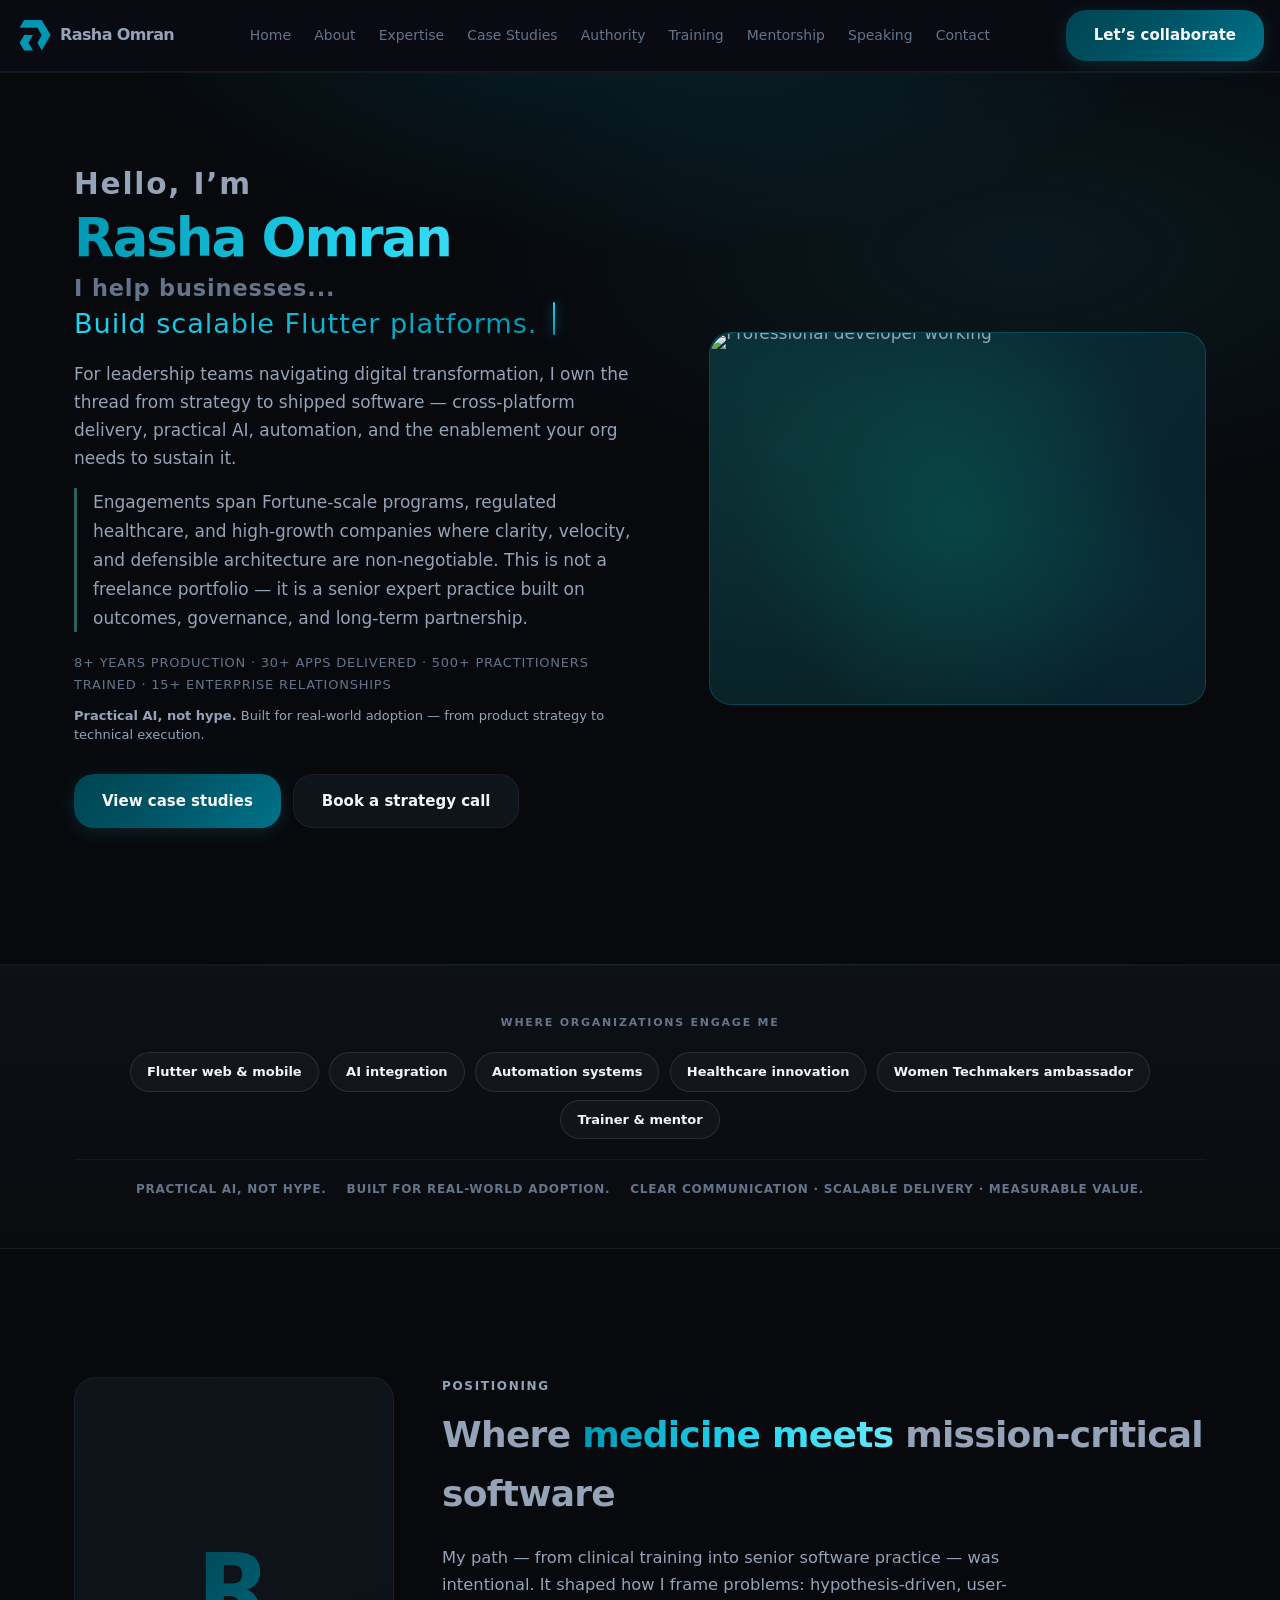
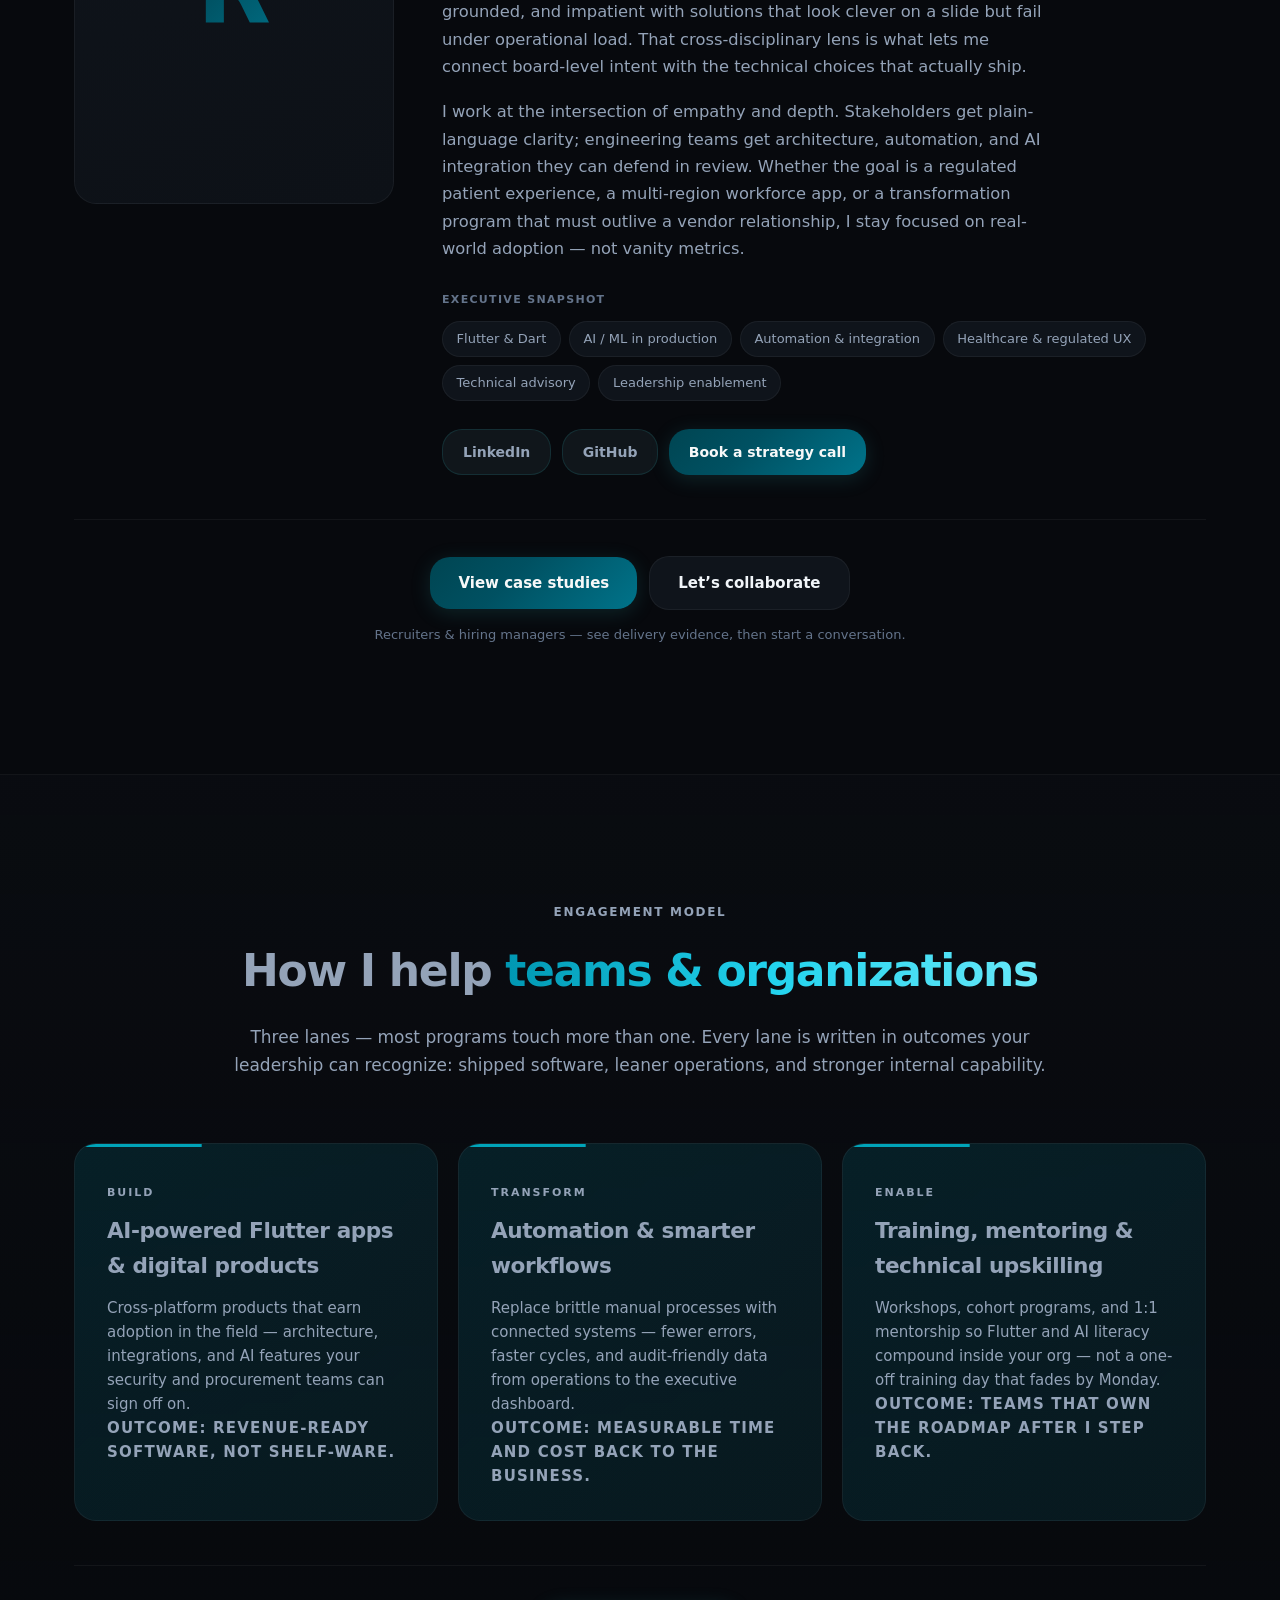
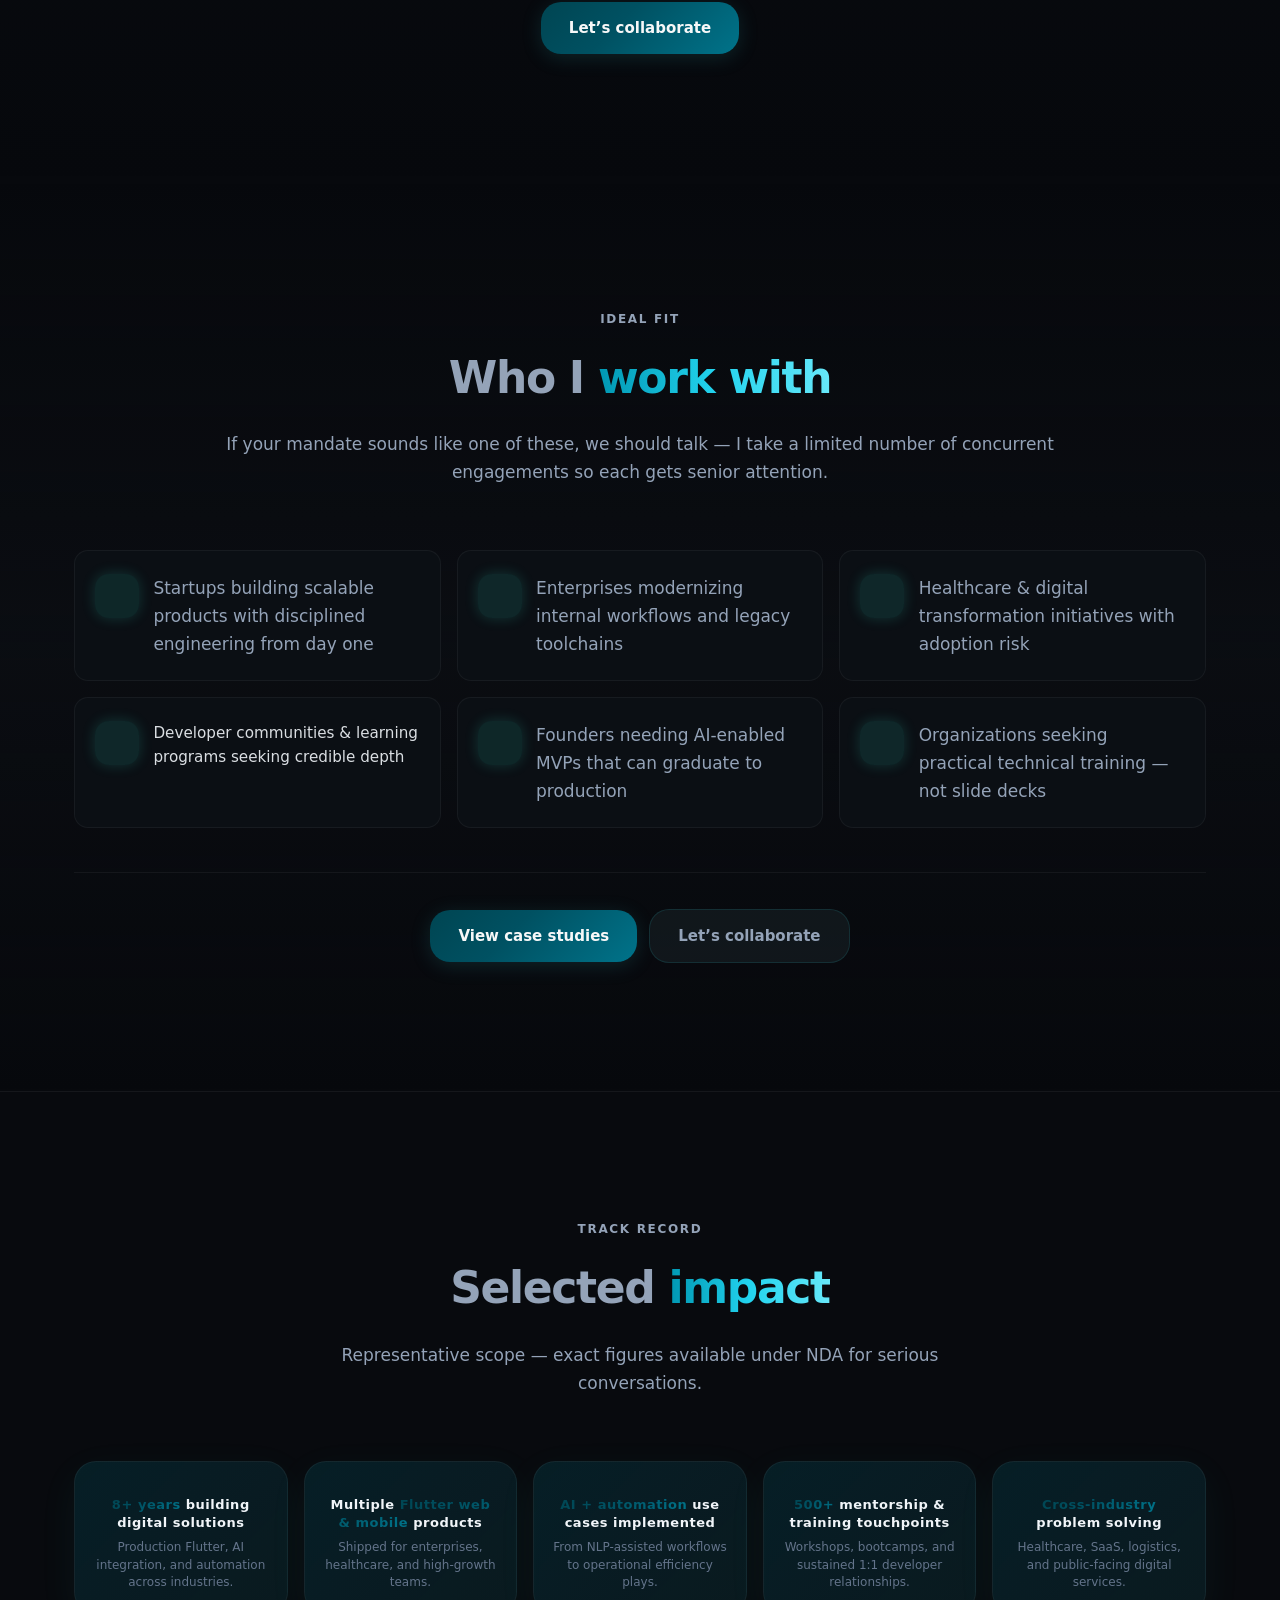
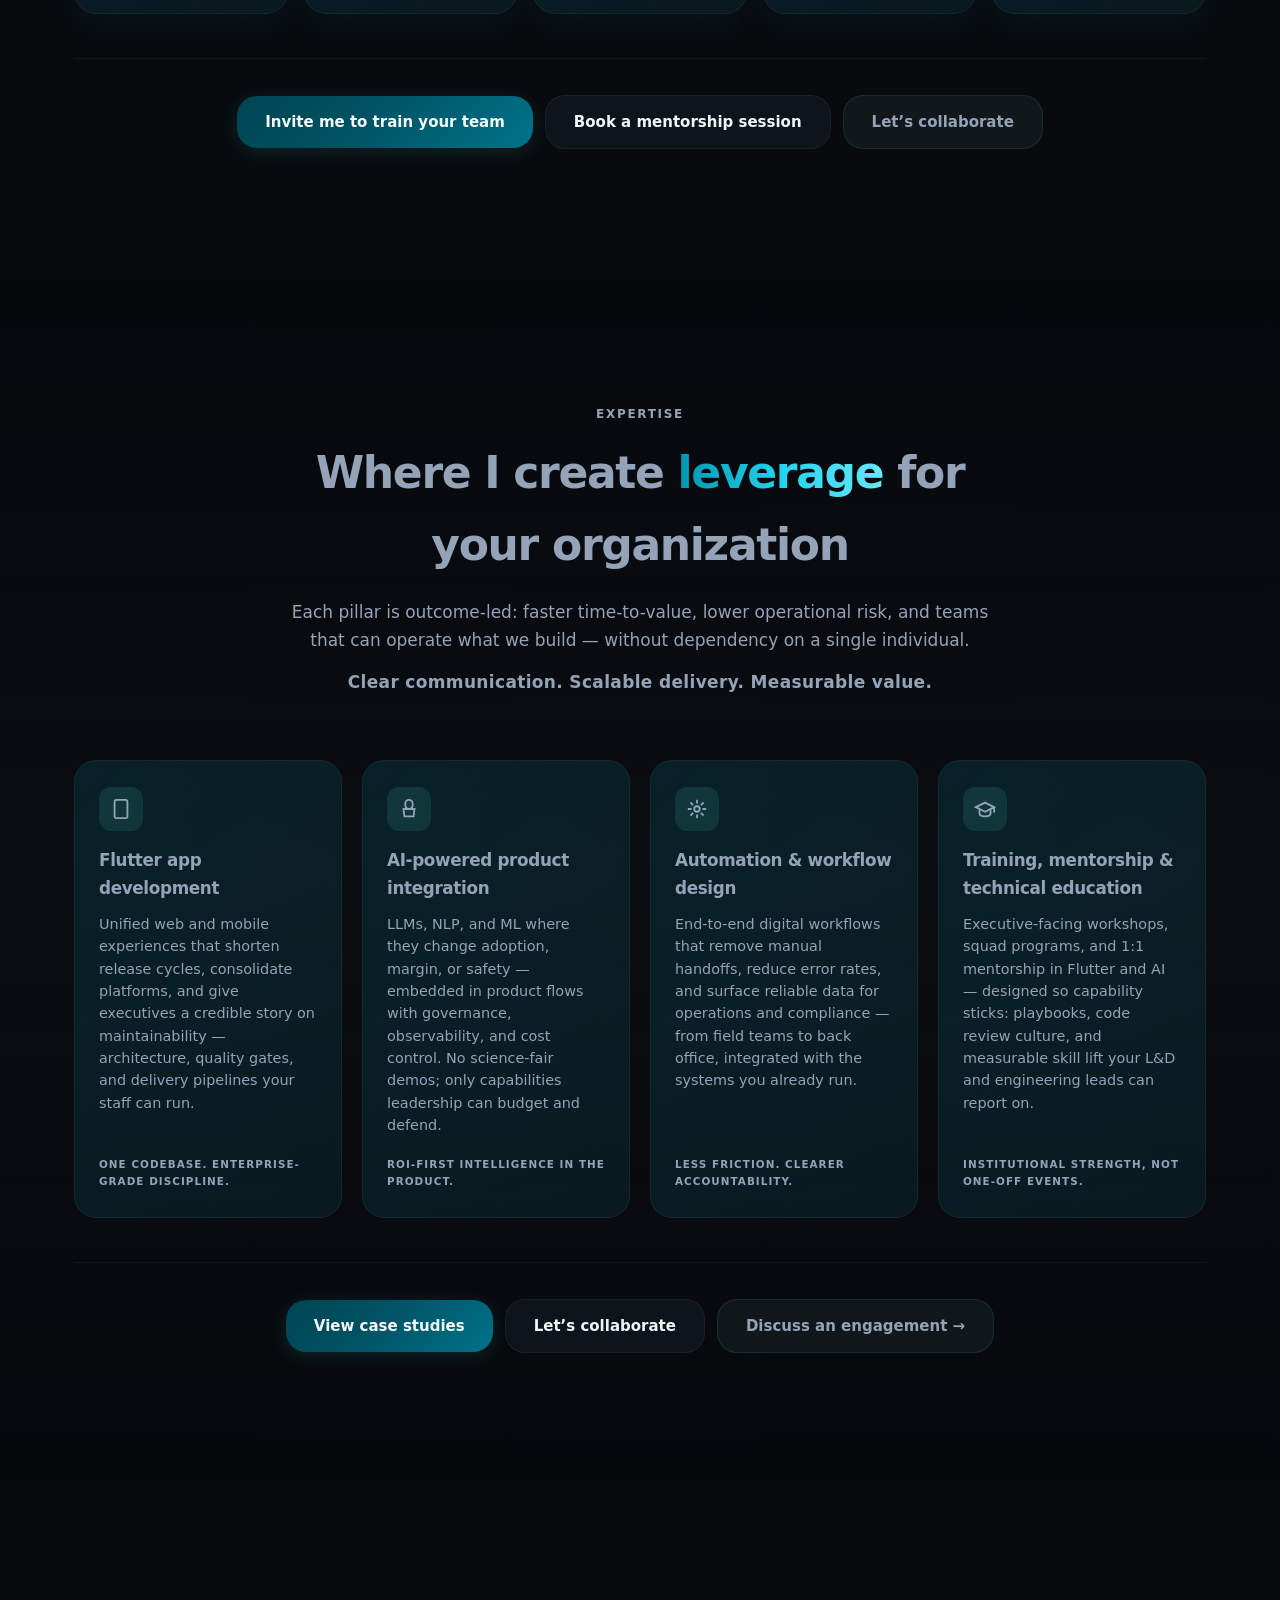
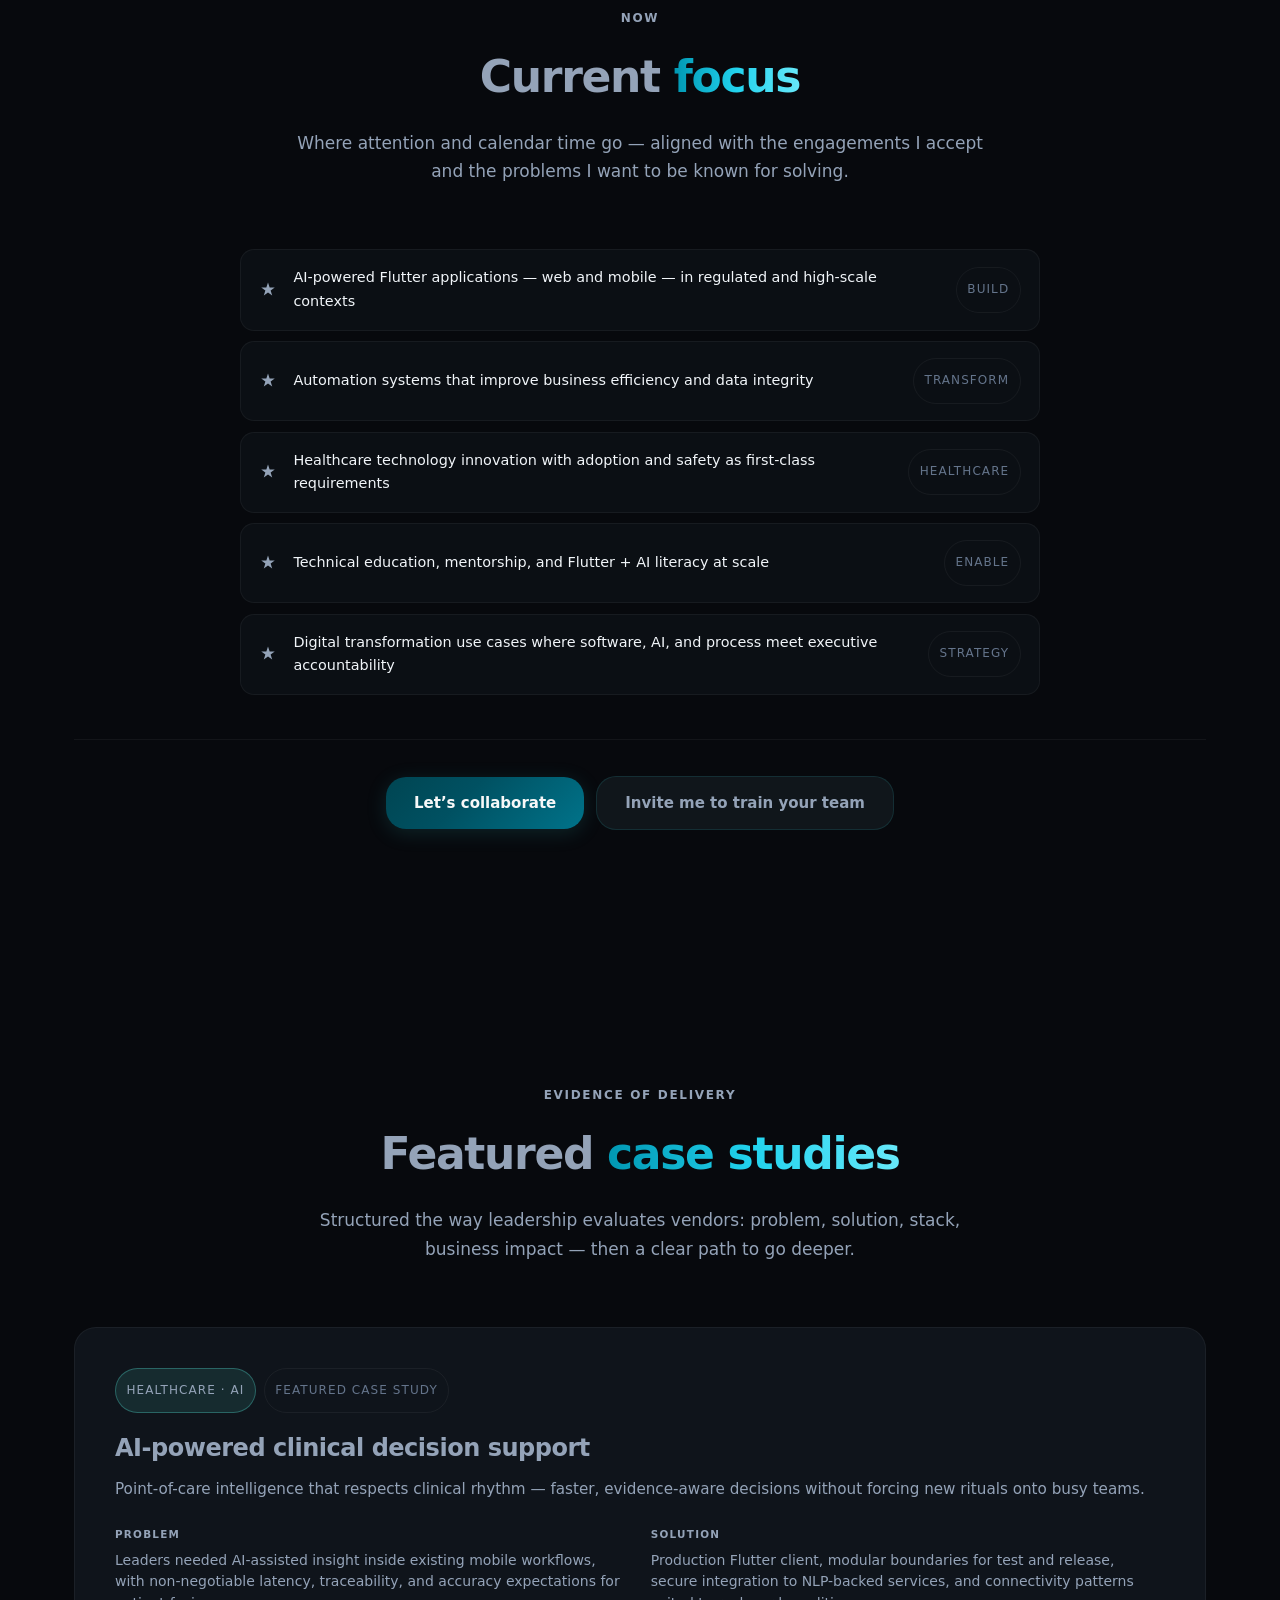
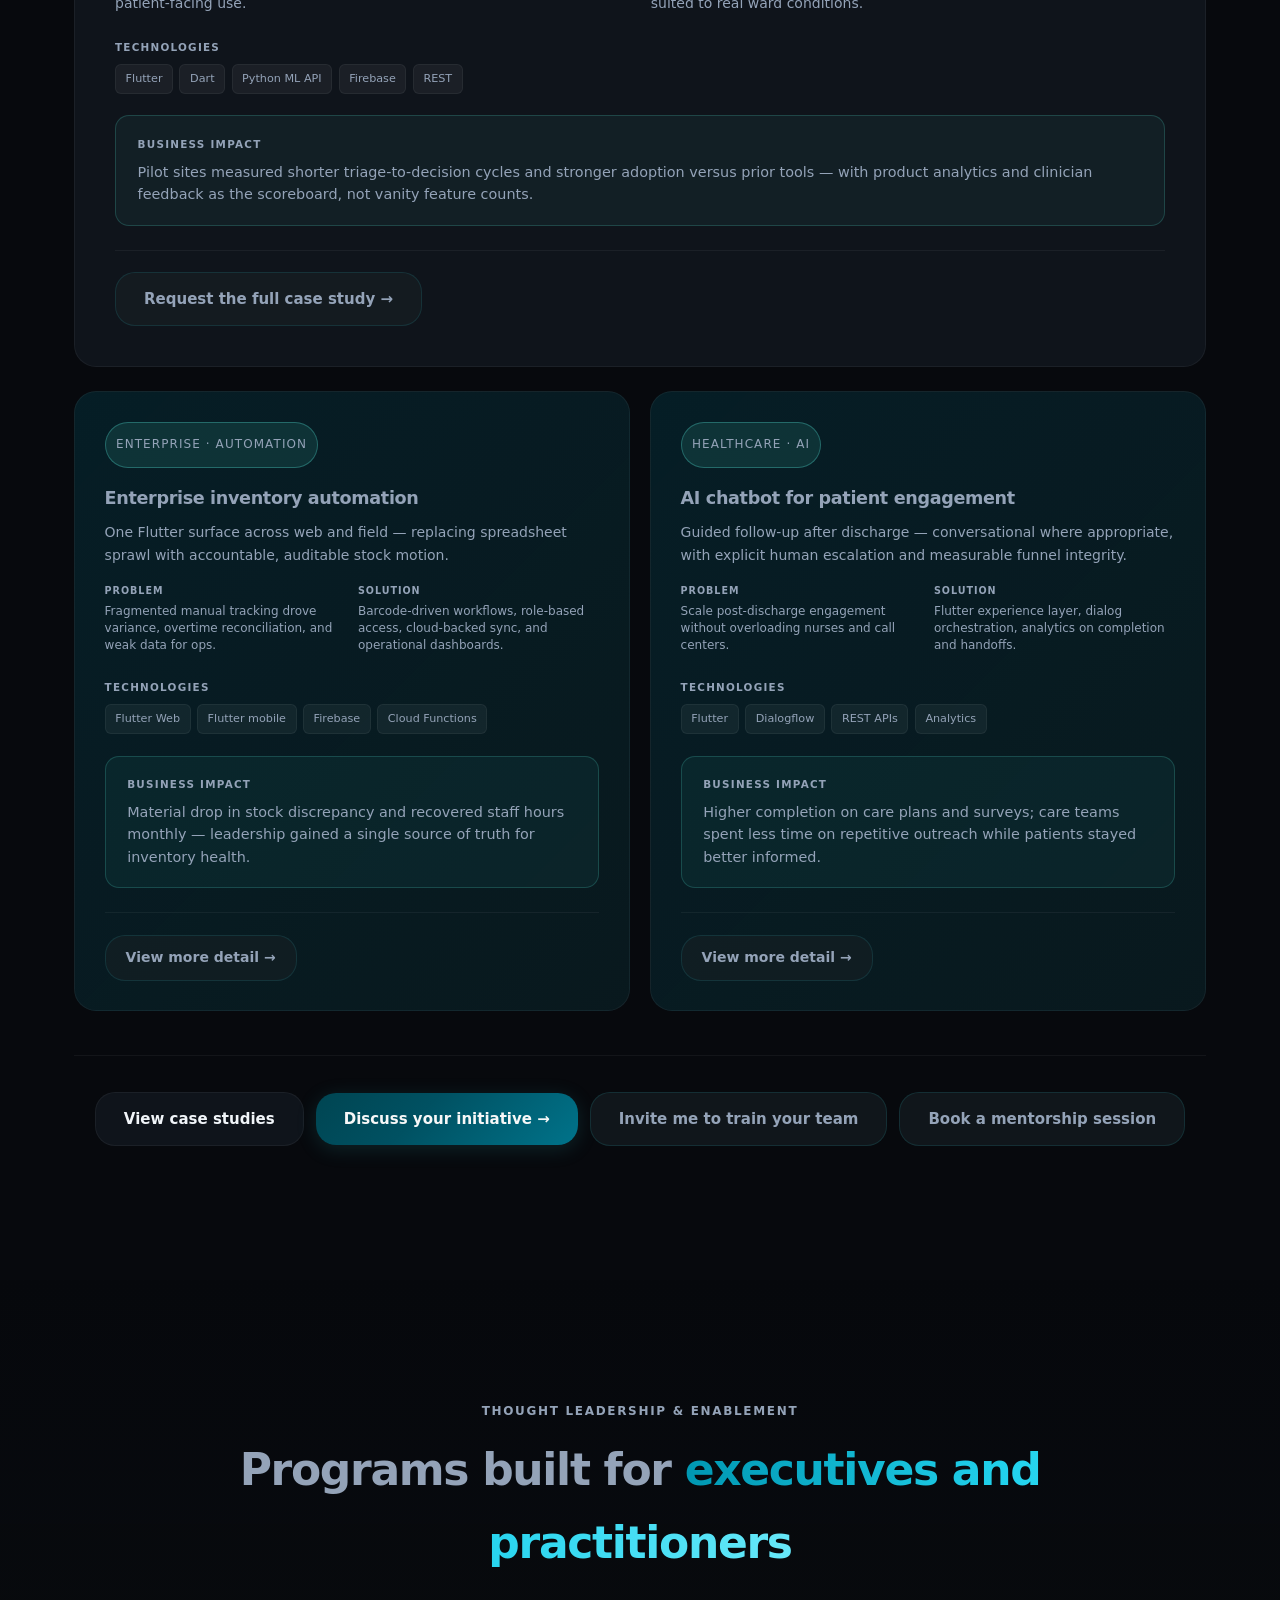
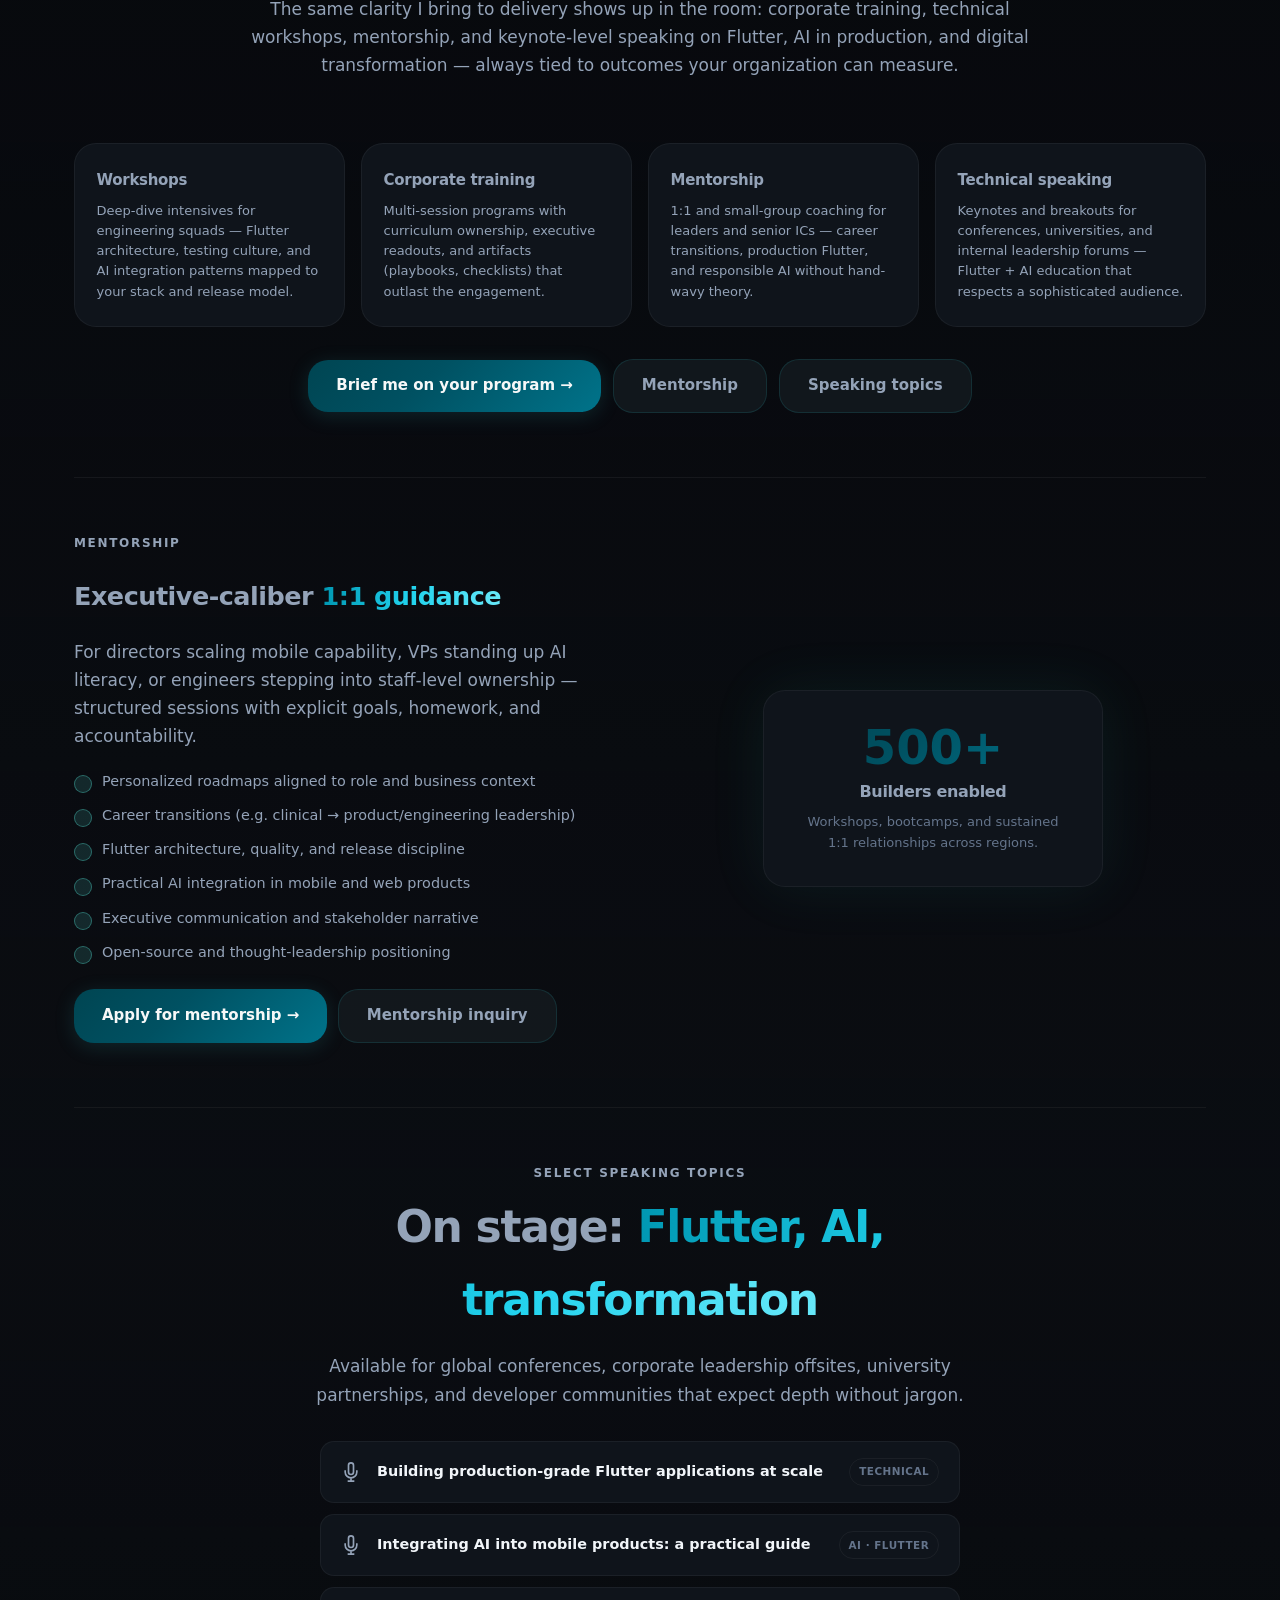
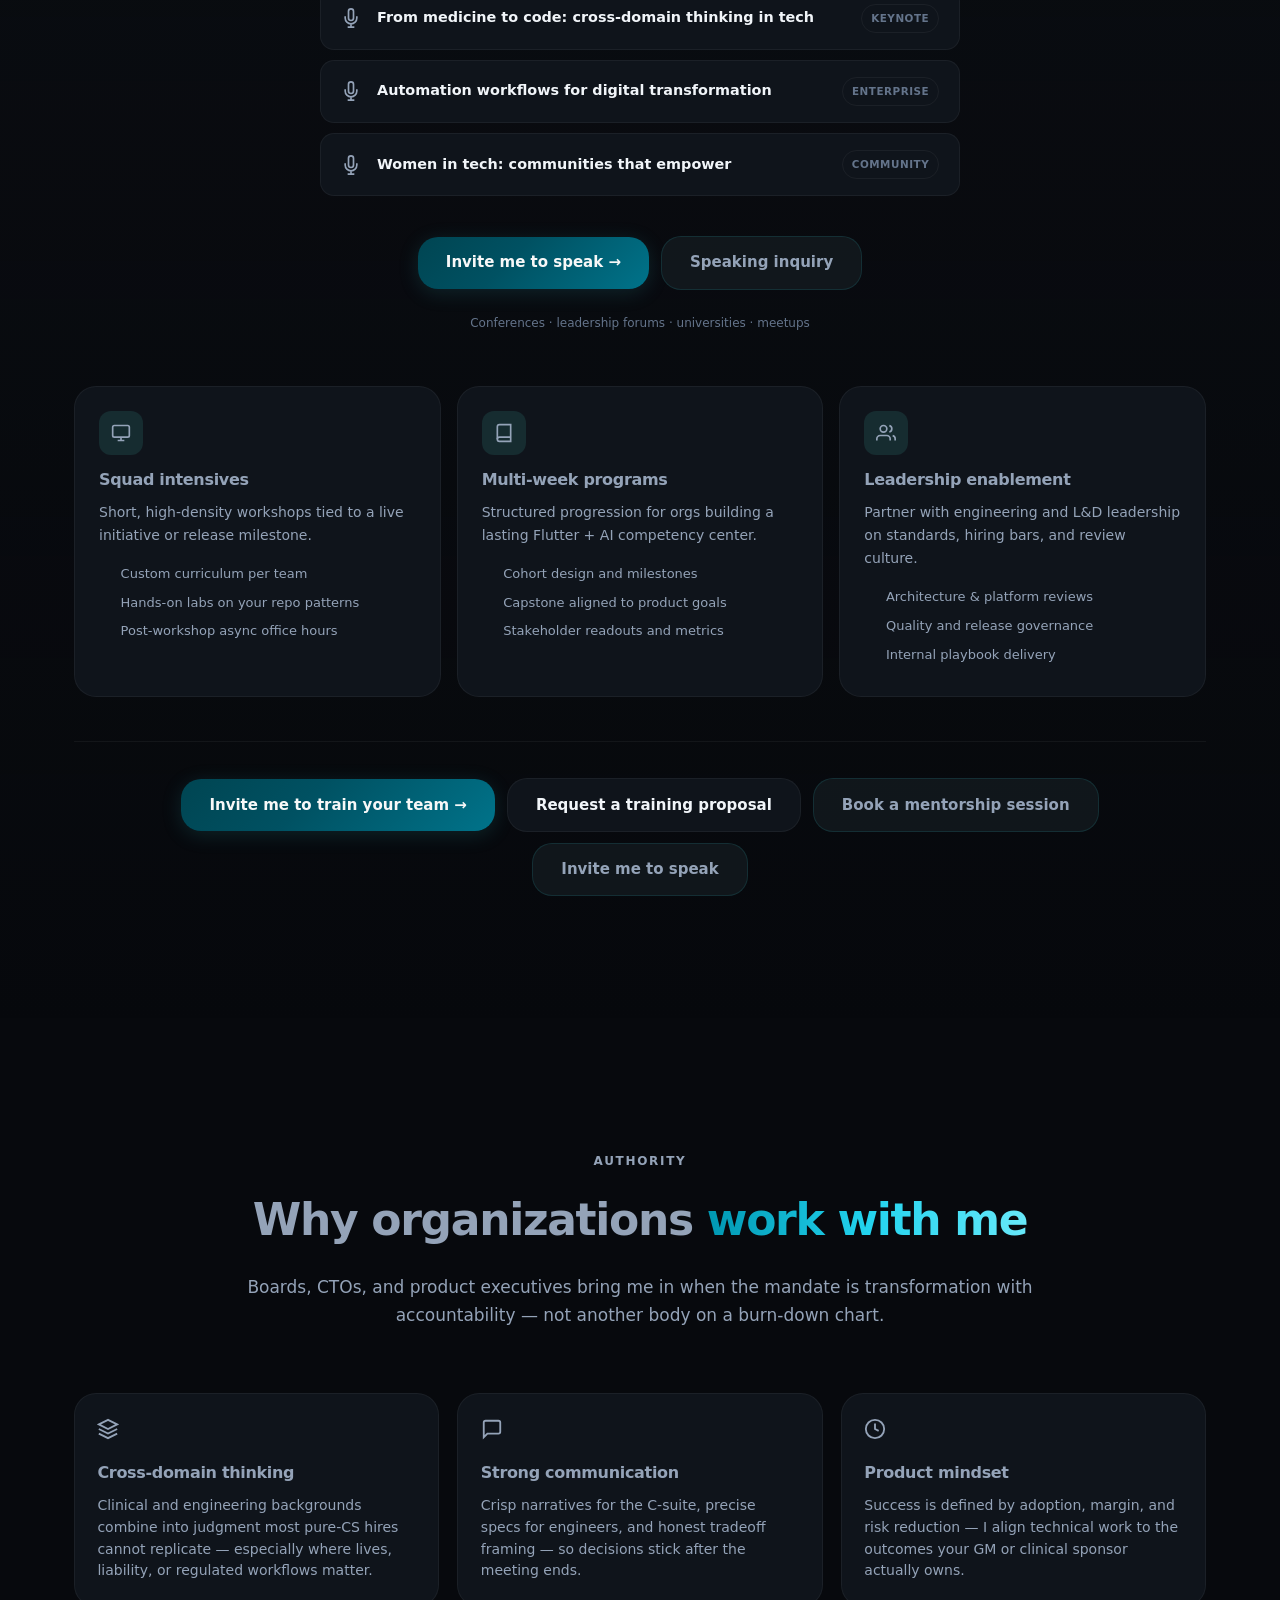
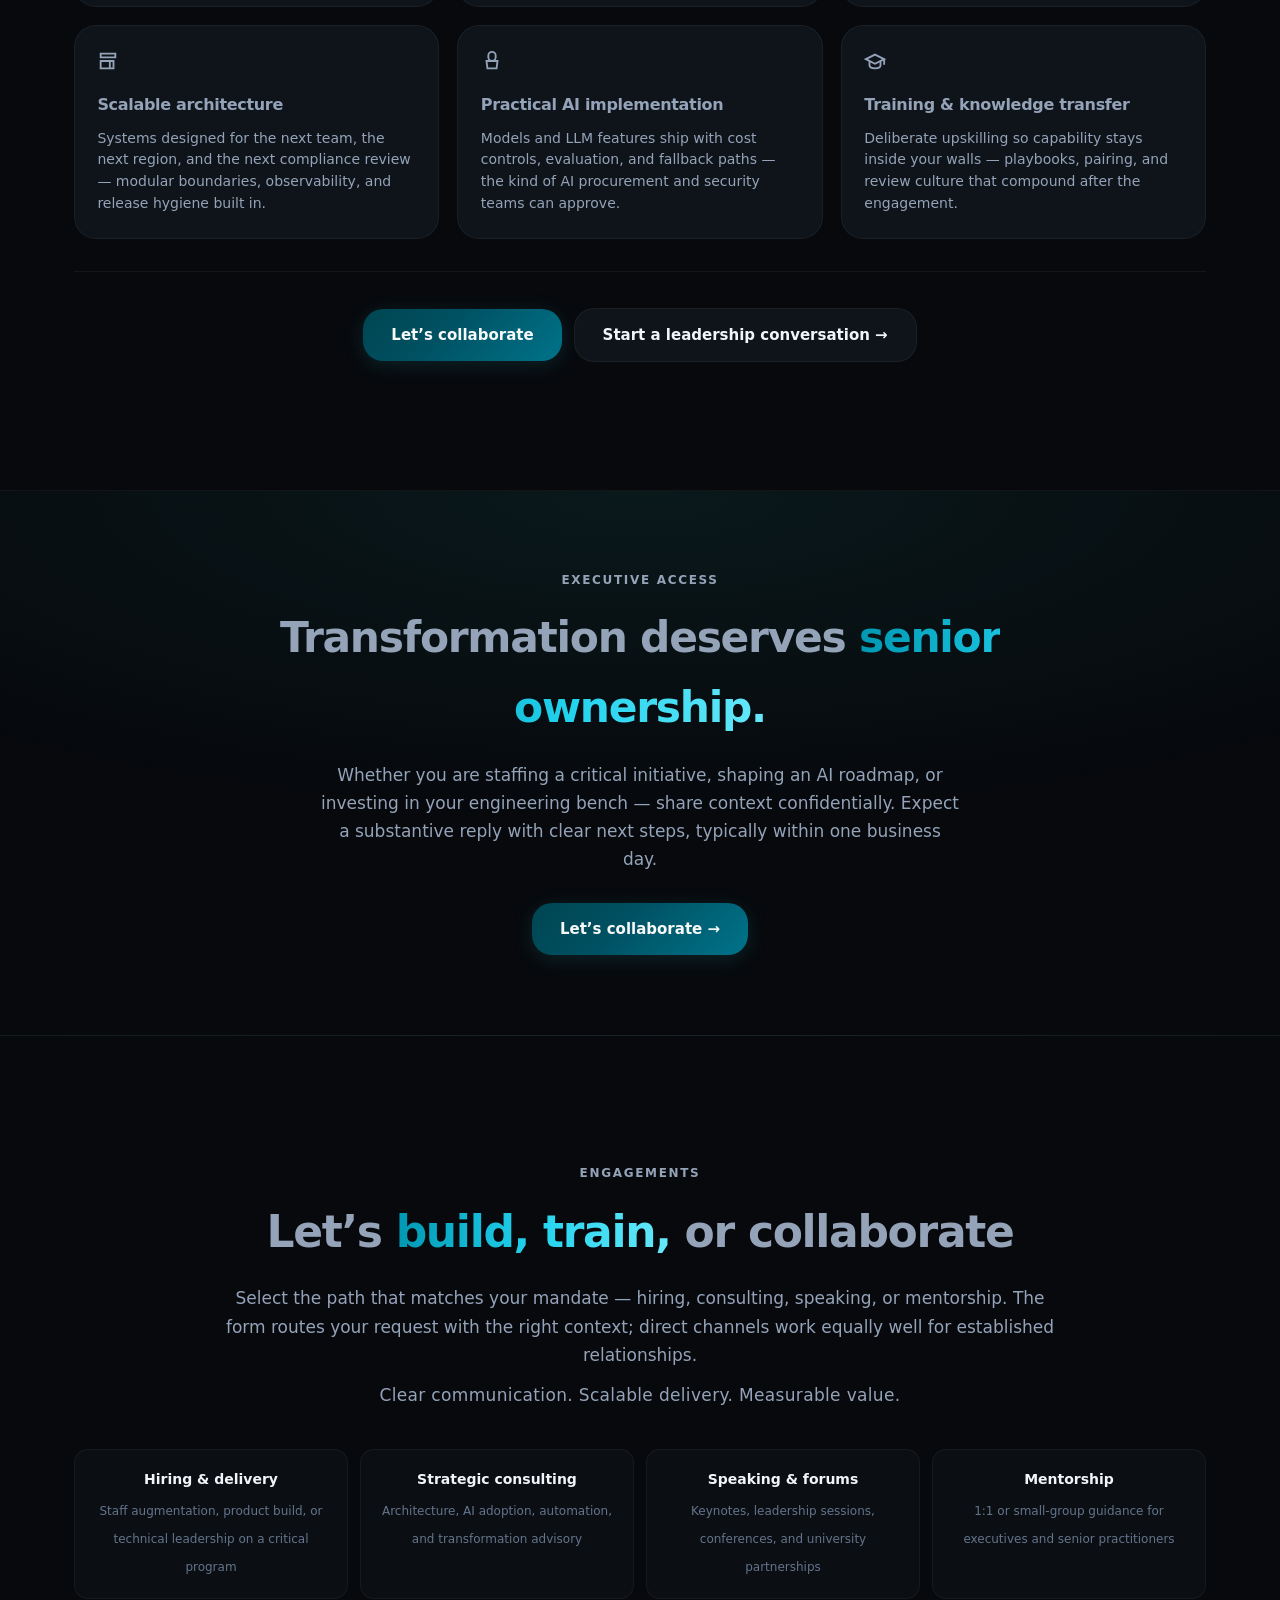
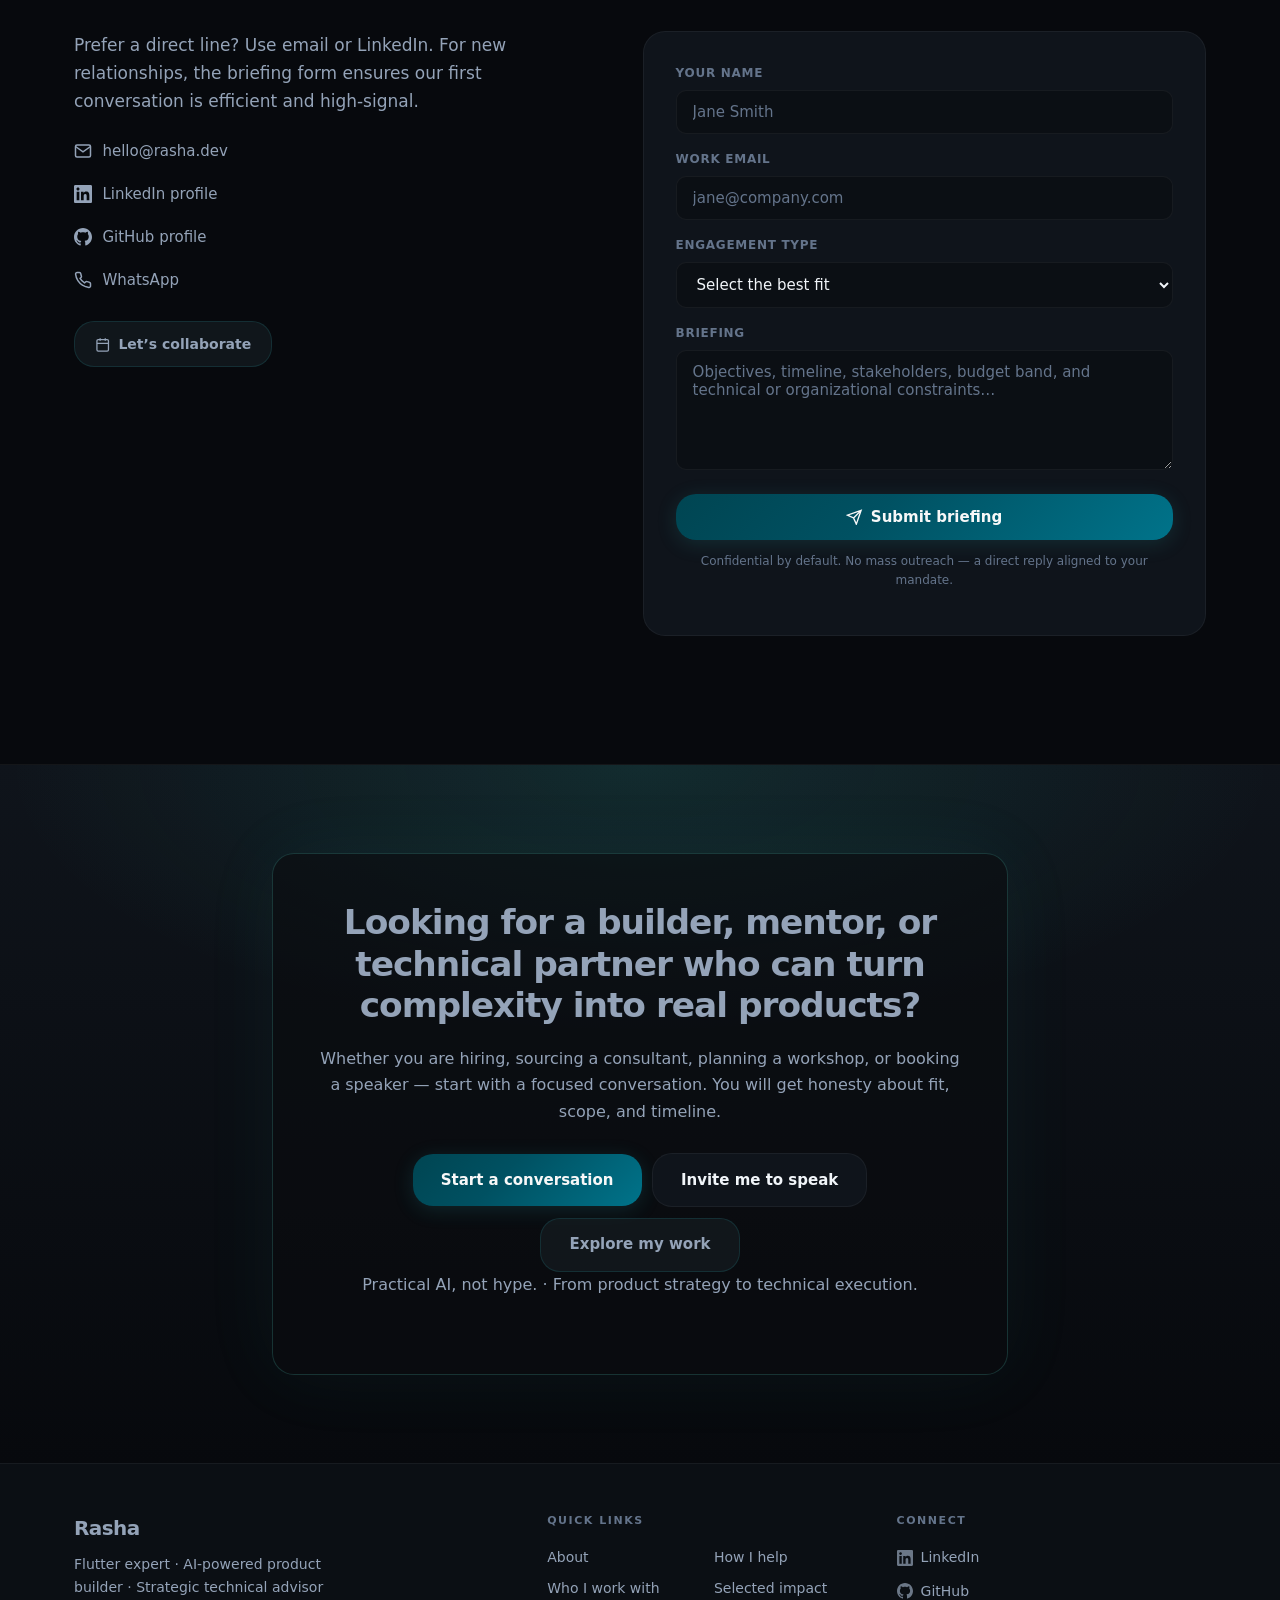
==== commit 0fd5f8ce: "Initial portfolio upload" ====
--- a/index.html
+++ b/index.html
@@ -70,22 +70,35 @@
       <section id="home" class="hero">
         <div class="container hero-grid">
           <div class="reveal">
-            <p class="hero-roles">
+           <!--  <p class="hero-roles">
   <span>Flutter expert</span>
   <span class="role-sep" aria-hidden="true">|</span>
   <span>AI-powered product builder</span>
   <span class="role-sep" aria-hidden="true">|</span>
   <span>Trainer &amp; mentor</span>
-</p>
-            <!-- <h1>
-              I architect <span class="gradient-text">Flutter platforms</span> and
-              <span class="gradient-text">AI-driven products</span>
-              <span class="line-muted">that survive enterprise reality.</span>
-            </h1> -->
-
-           <h1 class="hero-title">
-  <span id="typewriter"></span><span class="cursor"></span>
+</p> -->
+ <h1 class="hero-title">
+  <span class="hero-small">Hello, I’m</span>
+
+  <span class="hero-name gradient-text">
+    Rasha Omran
+  </span>
+
+ <span class="hero-line">
+  <span>
+    I help businesses...&nbsp;
+    <span class="hero-typing">
+      <span id="typewriter"></span>
+      <span class="cursor"></span>
+    </span>
+  </span>
+</span>
 </h1>
+
+
+
+
+    </h1>
             <p class="hero-lead">
               For leadership teams navigating digital transformation, I own the thread from strategy
               to shipped software — cross-platform delivery, practical AI, automation, and the
@@ -101,25 +114,26 @@
               8+ years production · 30+ apps delivered · 500+ practitioners trained · 15+ enterprise
               relationships
             </p>
-            <p class="hero-micro reveal">
-              <strong>Practical AI, not hype.</strong>
-              Built for real-world adoption — from product strategy to technical execution.
-            </p>
+          <p class="hero-micro reveal">
+  <strong>Practical AI, not hype.</strong>
+  <span>Built for real-world adoption — from product strategy to technical execution.</span>
+</p>
             <div class="hero-ctas">
               <a href="#case-studies" class="btn btn-primary btn-lg">View case studies</a>
               <a href="#contact-form" class="btn btn-dark btn-lg">Book a strategy call</a>
-              <a href="#" class="btn btn-ghost btn-lg" aria-label="Download resume (placeholder)">
+             <!--  <a href="#" class="btn btn-ghost btn-lg" aria-label="Download resume (placeholder)">
                 <svg class="icon" viewBox="0 0 24 24" fill="none" stroke="currentColor" stroke-width="2">
                   <path d="M21 15v4a2 2 0 0 1-2 2H5a2 2 0 0 1-2-2v-4M7 10l5 5 5-5M12 15V3" />
                 </svg>
                 Download resume
-              </a>
-            </div>
-          </div>
-          <div class="hero-visual reveal reveal-delay-1">
+              </a> -->
+            </div>
+          </div>
+      <div class="hero-visual reveal reveal-delay-1">
   <div class="hero-image-wrapper">
     <img src="assets/hero.jpg" alt="Professional developer working" class="hero-image">
   </div>
+
 </div>
           </div>
         </div>
@@ -242,12 +256,12 @@
           </div>
           <div class="cta-strip reveal">
             <a href="#contact-form" class="btn btn-primary btn-lg">Let’s collaborate</a>
-            <a href="#" class="btn btn-ghost btn-lg" aria-label="Download resume (placeholder)">
+           <!--  <a href="#" class="btn btn-ghost btn-lg" aria-label="Download resume (placeholder)">
               <svg class="icon" viewBox="0 0 24 24" fill="none" stroke="currentColor" stroke-width="2">
                 <path d="M21 15v4a2 2 0 0 1-2 2H5a2 2 0 0 1-2-2v-4M7 10l5 5 5-5M12 15V3" />
               </svg>
               Download my resume
-            </a>
+            </a> -->
           </div>
         </div>
       </section>
@@ -433,12 +447,12 @@
           <div class="cta-strip reveal">
             <a href="#case-studies" class="btn btn-primary btn-lg">View case studies</a>
             <a href="#contact-form" class="btn btn-dark btn-lg">Let’s collaborate</a>
-            <a href="#" class="btn btn-ghost btn-lg" aria-label="Download resume (placeholder)">
+           <!--  <a href="#" class="btn btn-ghost btn-lg" aria-label="Download resume (placeholder)">
               <svg class="icon" viewBox="0 0 24 24" fill="none" stroke="currentColor" stroke-width="2">
                 <path d="M21 15v4a2 2 0 0 1-2 2H5a2 2 0 0 1-2-2v-4M7 10l5 5 5-5M12 15V3" />
               </svg>
               Download my resume
-            </a>
+            </a> -->
             <a href="#contact-form" class="btn btn-ghost btn-lg">Discuss an engagement →</a>
           </div>
         </div>
@@ -639,12 +653,12 @@
             <a href="#contact-form" class="btn btn-primary btn-lg">Discuss your initiative →</a>
             <a href="#enablement" class="btn btn-ghost btn-lg">Invite me to train your team</a>
             <a href="#mentorship" class="btn btn-ghost btn-lg">Book a mentorship session</a>
-            <a href="#" class="btn btn-ghost btn-lg" aria-label="Download resume (placeholder)">
+           <!--  <a href="#" class="btn btn-ghost btn-lg" aria-label="Download resume (placeholder)">
               <svg class="icon" viewBox="0 0 24 24" fill="none" stroke="currentColor" stroke-width="2">
                 <path d="M21 15v4a2 2 0 0 1-2 2H5a2 2 0 0 1-2-2v-4M7 10l5 5 5-5M12 15V3" />
               </svg>
               Download my resume
-            </a>
+            </a> -->
           </div>
         </div>
       </section>
@@ -937,18 +951,18 @@
           <div class="cta-strip reveal" style="margin-top: 2rem">
             <a href="#contact-form" class="btn btn-primary btn-lg">Let’s collaborate</a>
             <a href="#contact-form" class="btn btn-dark btn-lg">Start a leadership conversation →</a>
-            <a href="#" class="btn btn-ghost btn-lg" aria-label="Download resume (placeholder)">
+            <!-- <a href="#" class="btn btn-ghost btn-lg" aria-label="Download resume (placeholder)">
               <svg class="icon" viewBox="0 0 24 24" fill="none" stroke="currentColor" stroke-width="2">
                 <path d="M21 15v4a2 2 0 0 1-2 2H5a2 2 0 0 1-2-2v-4M7 10l5 5 5-5M12 15V3" />
               </svg>
               Download my resume
-            </a>
+            </a> -->
           </div>
         </div>
       </section>
 
       <!-- 8. Testimonials -->
-      <section id="testimonials" class="section section-alt">
+      <!-- <section id="testimonials" class="section section-alt">
         <div class="container">
           <header class="section-head reveal">
             <span class="eyebrow">Client results</span>
@@ -996,7 +1010,7 @@
           </div>
         </div>
       </section>
-
+ -->
       <!-- CTA band -->
       <section class="cta-band" aria-label="Call to action">
         <div class="container reveal">
@@ -1094,12 +1108,12 @@
                 </li>
               </ul>
               <div style="display: flex; flex-wrap: wrap; gap: 0.65rem">
-                <a href="#" class="btn btn-ghost">
+               <!--  <a href="#" class="btn btn-ghost">
                   <svg class="icon" viewBox="0 0 24 24" fill="none" stroke="currentColor" stroke-width="2">
                     <path d="M21 15v4a2 2 0 0 1-2 2H5a2 2 0 0 1-2-2v-4M7 10l5 5 5-5M12 15V3" />
                   </svg>
                   Download resume
-                </a>
+                </a> -->
                 <a href="#contact-form" class="btn btn-ghost">
                   <svg class="icon" viewBox="0 0 24 24" fill="none" stroke="currentColor" stroke-width="2">
                     <rect x="3" y="4" width="18" height="18" rx="2" />
--- a/css/main.css
+++ b/css/main.css
@@ -30,15 +30,15 @@
   --gradient: linear-gradient(
     135deg,
     #004552 0%,
-    #017185 40%,
-    #0092a5 100%
+    #005162 40%,
+    #00738a 100%
   );
 
   /* Strong CTA gradient */
   --gradient-strong: linear-gradient(
     135deg,
     #004552 0%,
-    #0092a5 100%
+    #00738a 100%
   );
 
   /* Soft background gradient */
@@ -208,7 +208,7 @@
 
 .nav-desktop a {
   padding: 0.45rem 0.65rem;
-  font-size: 0.8125rem;
+  font-size: 0.8725rem;
   font-weight: 500;
   color: var(--text-subtle);
   border-radius: 8px;
@@ -315,7 +315,7 @@
   font-family: inherit;
   font-size: 0.875rem;
   font-weight: 600;
-  border-radius: 10px;
+  border-radius: 20px;
   border: none;
   cursor: pointer;
   transition: transform 0.2s, box-shadow 0.2s, background 0.2s, border-color 0.2s, color 0.2s;
@@ -324,6 +324,7 @@
 
 .btn:active {
   transform: scale(0.98);
+   border-radius: 18px;
 }
 
 .btn-primary {
@@ -608,12 +609,24 @@
 }
 
 
-
-/* image container */
 .hero-image-wrapper {
+  width: 100%;
+  aspect-ratio: 4 / 3;   /* 🔥 KEY FIX (controls height correctly) */
+
   position: relative;
+  overflow: hidden;
   border-radius: 24px;
-  overflow: hidden;
+
+  line-height: 0;
+}
+
+/* Image fills wrapper perfectly */
+.hero-image {
+  width: 100%;
+  height: 100%;          /* 🔥 IMPORTANT */
+  object-fit: cover;
+  display: block;
+  transition: transform 0.5s ease;
 }
 
 /* Glow effect */
@@ -626,20 +639,10 @@
   pointer-events: none;
 }
 
-/* Image */
-.hero-image {
-  width: 100%;
-  height: auto;
-  display: block;
-  border-radius: 24px;
-  transition: transform 0.5s ease;
-}
-
 /* Hover zoom */
 .hero-image-wrapper:hover .hero-image {
   transform: scale(1.05);
 }
-
 /* Logo container */
 .logo {
   display: flex;
@@ -731,6 +734,7 @@
   margin-top: 1.25rem;
   padding-top: 1.25rem;
   border-top: 1px solid var(--border);
+    text-align: center;
 }
 
 .micro-trust-row span {
@@ -809,7 +813,7 @@
   left: 0;
   right: 0;
   height: 3px;
-  background: var(--gradient);
+  background: var(--brand-light);
   opacity: 0.85;
   transform: scaleX(0.35);
   transform-origin: left;
@@ -2231,47 +2235,130 @@
 /* =========================
    HERO
 ========================= */
+/* =========================
+   HERO SECTION
+========================= */
 .hero {
-  padding: clamp(3.5rem, 8vw, 5rem) 0;
+  padding: clamp(4rem, 9vw, 6rem) 0;
   border-block: 1px solid var(--border);
-  background: radial-gradient(ellipse 80% 60% at 50% 0%, rgba(45, 212, 191, 0.08), transparent);
-}
-#typewriter {
-  background: linear-gradient(90deg, #0097b2, #22d3ee);
+
+  background:
+    radial-gradient(ellipse 70% 50% at 50% -10%, rgba(0, 151, 178, 0.18), transparent 60%),
+    radial-gradient(ellipse 60% 40% at 80% 20%, rgba(34, 211, 238, 0.08), transparent 70%),
+    var(--bg);
+}
+
+/* Container (optional if you already have one) */
+.container {
+  max-width: 1180px;
+  margin: 0 auto;
+  padding: 0 1.5rem;
+}
+
+/* =========================
+   HERO TEXT STRUCTURE
+========================= */
+.hero-title {
+  display: flex;
+  flex-direction: column;
+  gap: 0.45rem;
+
+  font-size: clamp(2rem, 4.2vw, 3.1rem);
+  line-height: 1.25;
+  letter-spacing: -0.015em;
+}
+
+/* Small intro */
+.hero-small {
+  display: block;
+  font-size: 1.85rem;
+  color: var(--text-muted);
+  letter-spacing: 0.06em;
+}
+
+/* Name (main highlight) */
+.hero-name {
+  display: block;
+  font-size: clamp(2.3rem, 5vw, 3.3rem);
+  font-weight: 700;
+  line-height: 1.15;
+}
+
+/* Static line */
+.hero-line {
+  display: block;
+  font-size: clamp(1.1rem, 2vw, 1.4rem);
+   letter-spacing: 0.04em;
+  color: var(--text-subtle);
+}
+
+/* Typing line */
+.hero-typing {
+  display: block;
+  font-size: clamp(1.3rem, 2.4vw, 1.7rem);
+  font-weight: 500;
+}
+
+/* =========================
+   GRADIENT TEXT
+========================= */
+.gradient-text {
+  background: linear-gradient(90deg, #0097b2, #22d3ee, #67e8f9);
   -webkit-background-clip: text;
   -webkit-text-fill-color: transparent;
 }
 
-
-
-.hero-title {
-   transition: letter-spacing 0.2s ease;
-  font-size: clamp(2.2rem, 5vw, 3.5rem);
-  font-weight: 300;
-  line-height: 1.25;
-  letter-spacing: -0.02em;
-}
-
-/* Cursor (smooth, not annoying blink) */
+/* Typewriter gradient */
+#typewriter {
+  
+  background: linear-gradient(90deg, #22d3ee, #0097b2);
+  -webkit-background-clip: text;
+  -webkit-text-fill-color: transparent;
+}
+
+/* =========================
+   CURSOR (PREMIUM)
+========================= */
 .cursor {
   display: inline-block;
   width: 2px;
-  height: 1.5rem;
-  background: linear-gradient(180deg, #0097b2, #22d3ee);
-  margin-left: 4px;
+  height: 1.2em;
+  margin-left: 6px;
+
+  background: linear-gradient(180deg, #22d3ee, #0097b2);
   border-radius: 2px;
 
-  animation: cursorPulse 1.2s ease-in-out infinite;
-  box-shadow: 0 0 10px rgba(0, 151, 178, 0.6);
-}
-
-@keyframes cursorPulse {
+  transform: translateY(2px);
+
+  animation: cursorSmooth 1.4s ease-in-out infinite;
+  box-shadow: 0 0 12px rgba(34, 211, 238, 0.6);
+}
+
+@keyframes cursorSmooth {
   0%, 100% {
     opacity: 1;
-    transform: scaleY(1);
+    transform: translateY(2px) scaleY(1);
   }
   50% {
-    opacity: 0.3;
-    transform: scaleY(0.8);
+    opacity: 0.25;
+    transform: translateY(2px) scaleY(0.75);
+  }
+}
+
+/* =========================
+   MOBILE OPTIMIZATION
+========================= */
+@media (max-width: 768px) {
+  .hero-title {
+    font-size: clamp(1.7rem, 6vw, 2.2rem);
+    line-height: 1.35;
+  }
+
+  .hero-name {
+    font-size: clamp(2rem, 7vw, 2.6rem);
+  }
+
+  .hero-typing {
+    font-size: clamp(1.2rem, 5vw, 1.5rem);
   }
 }
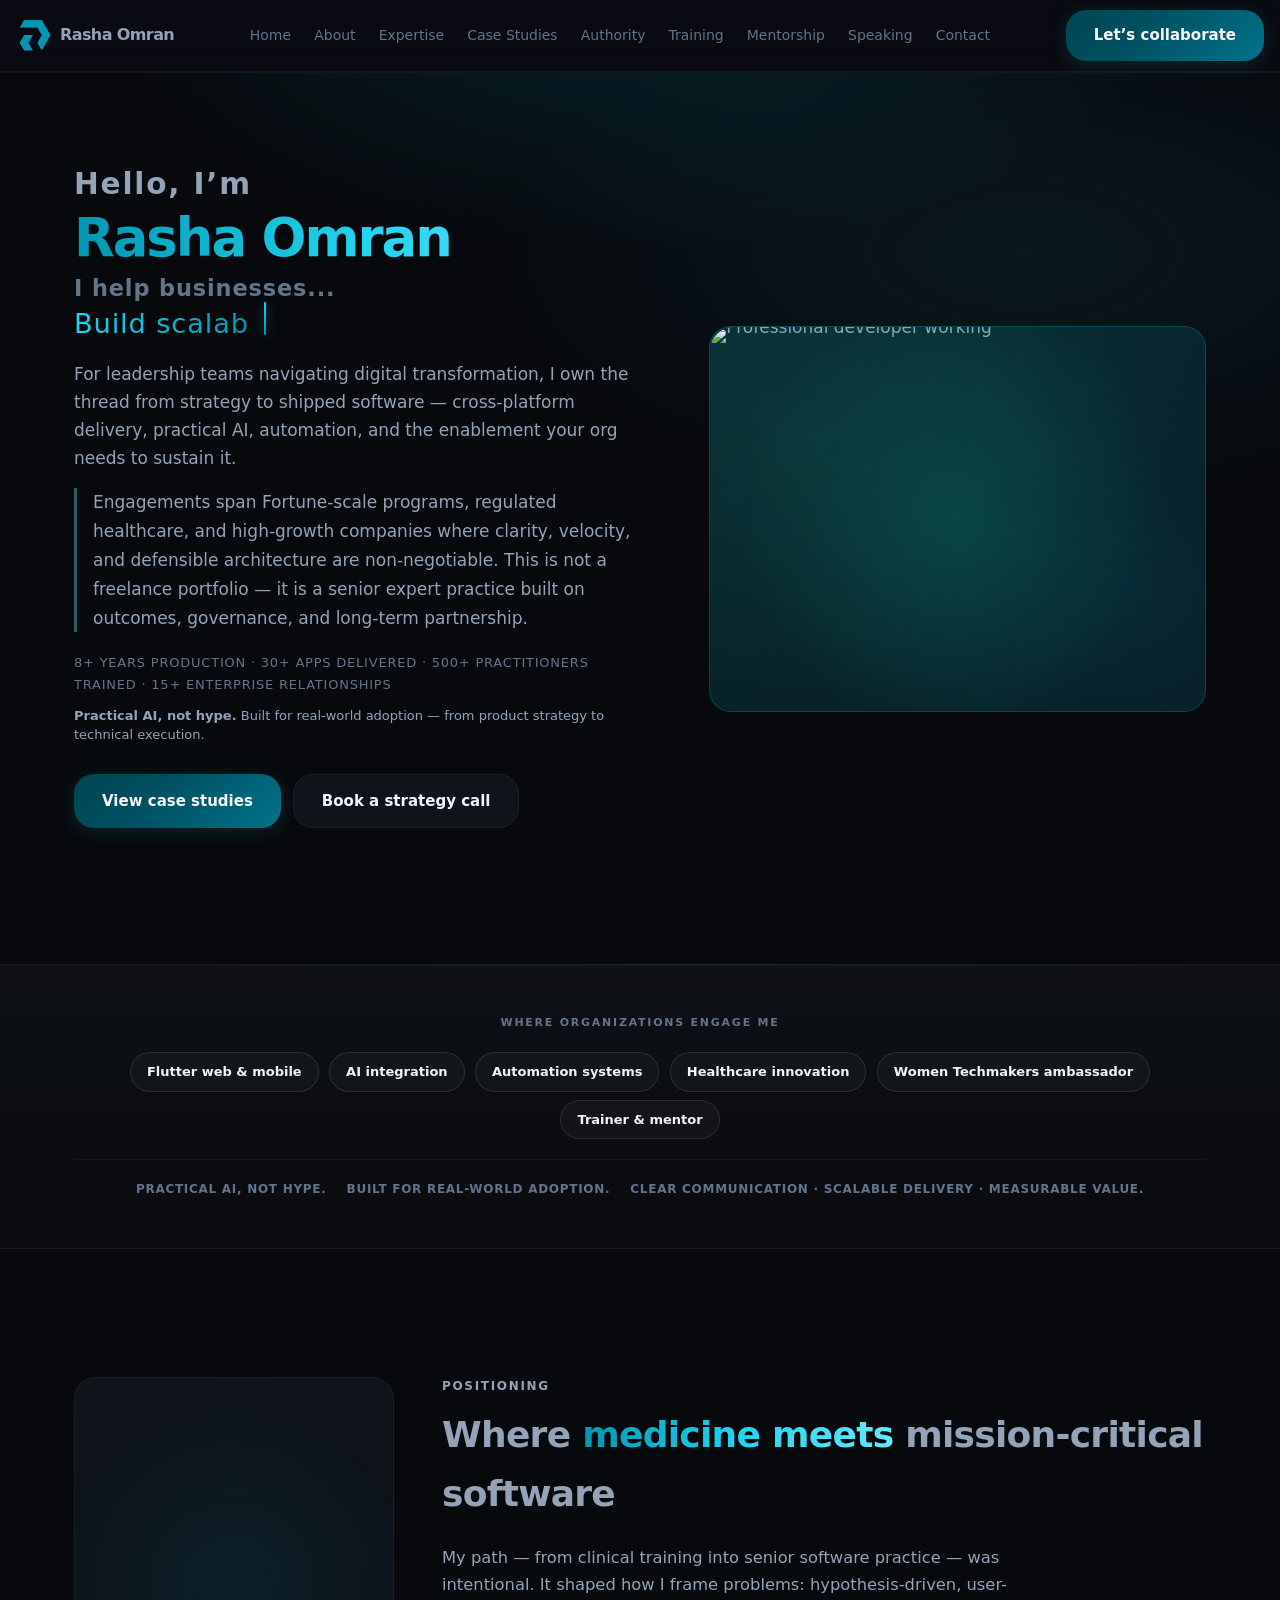
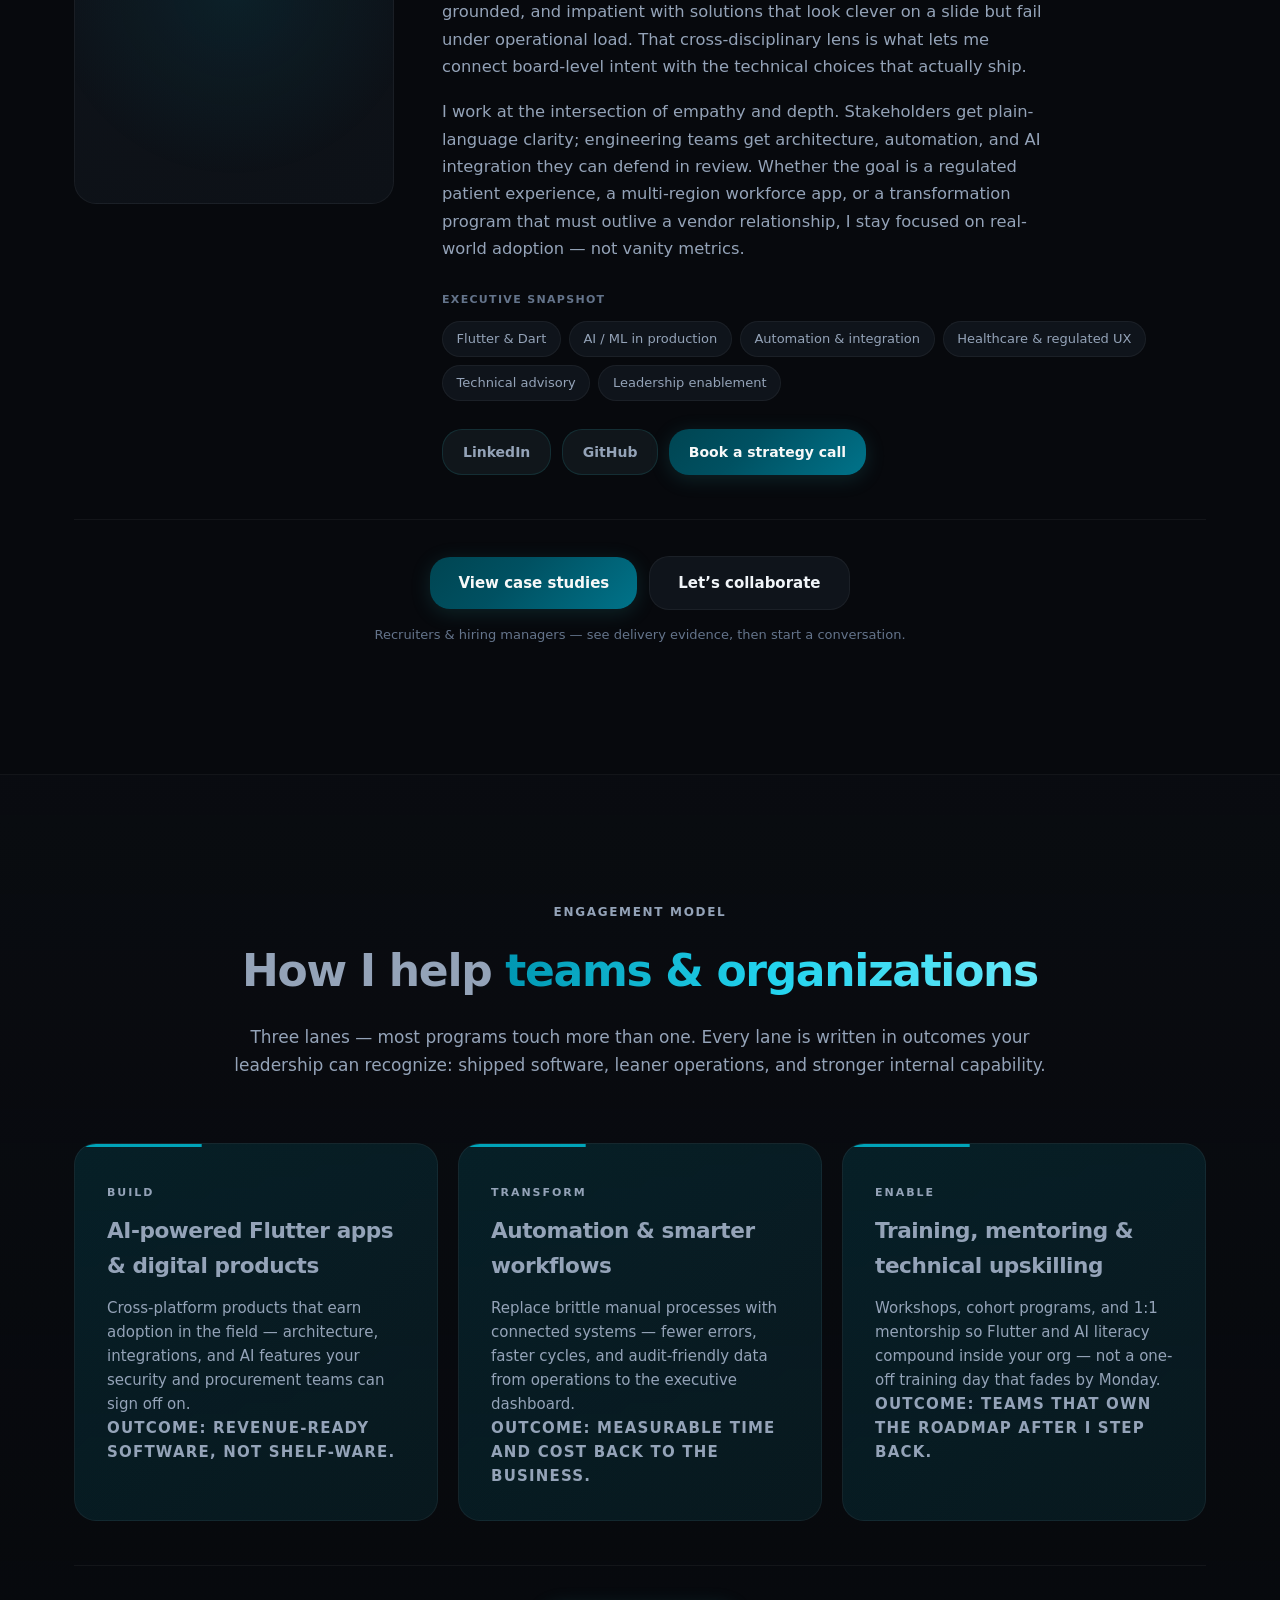
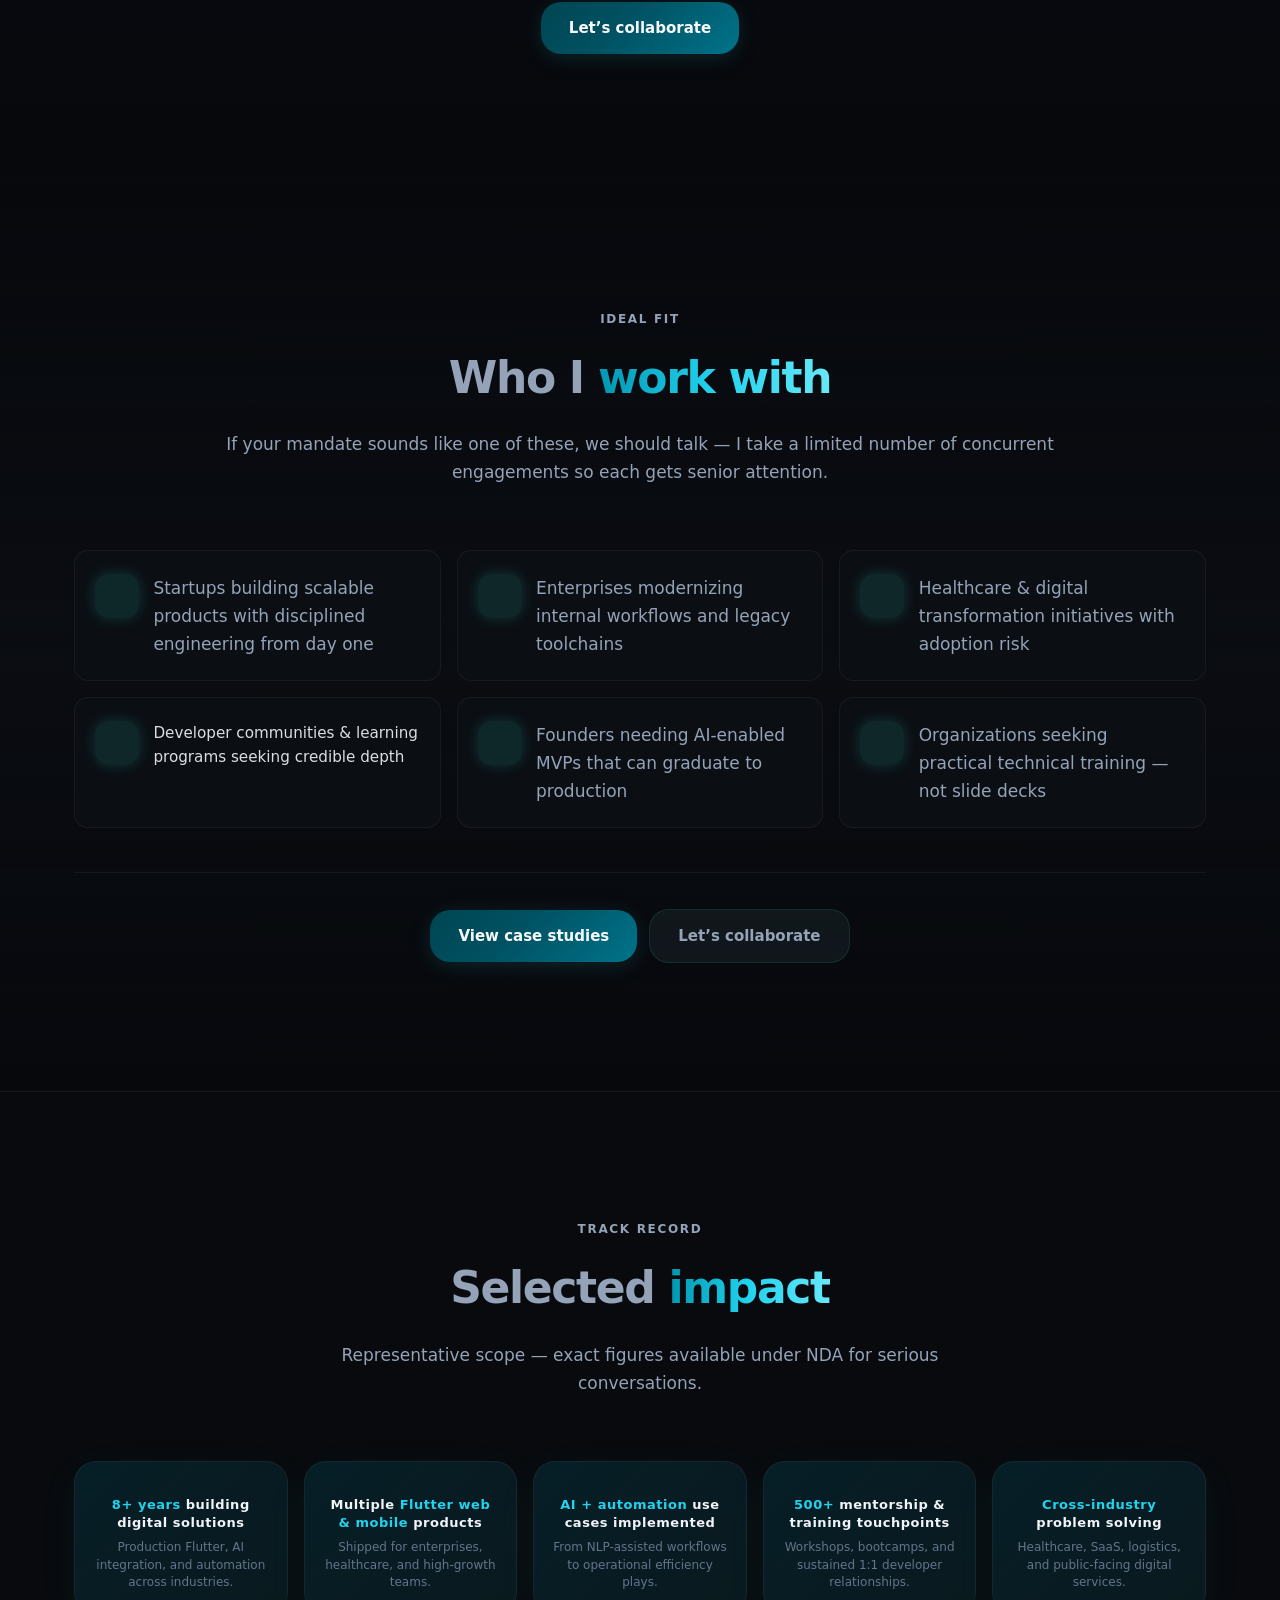
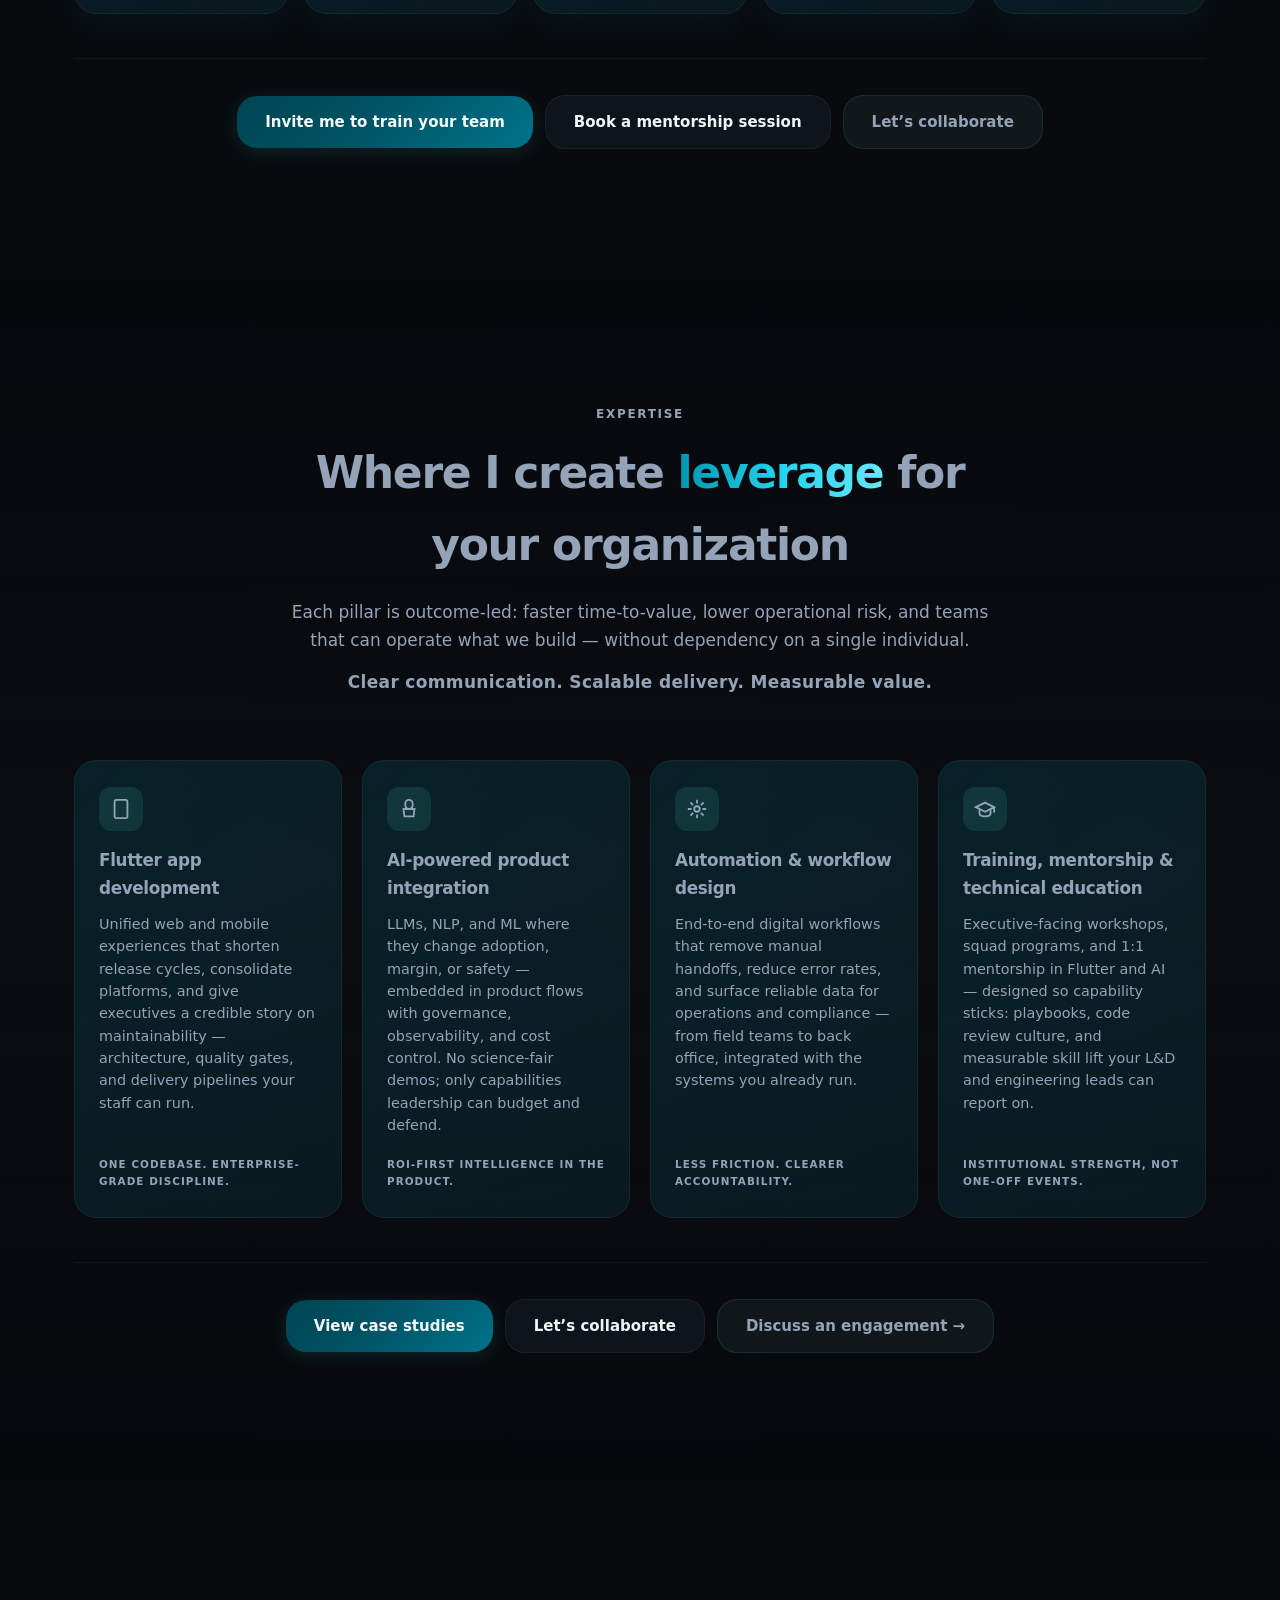
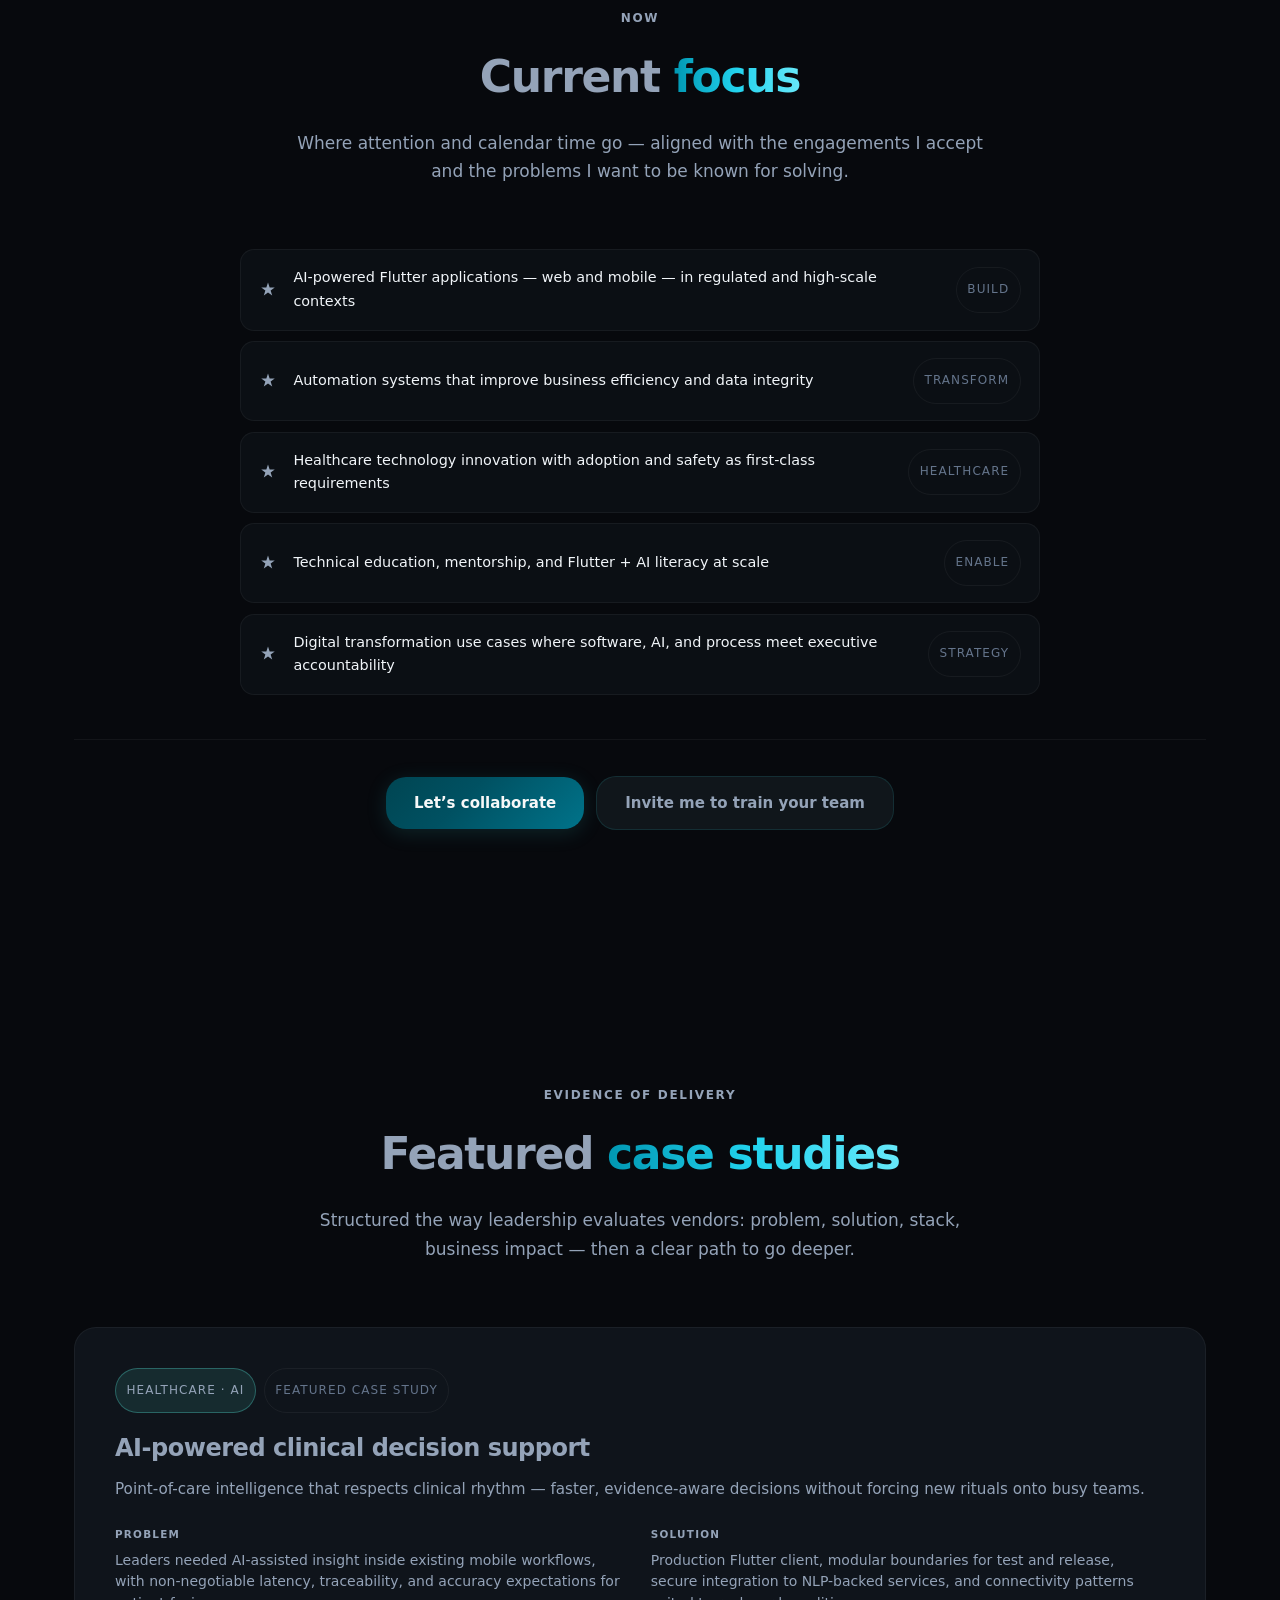
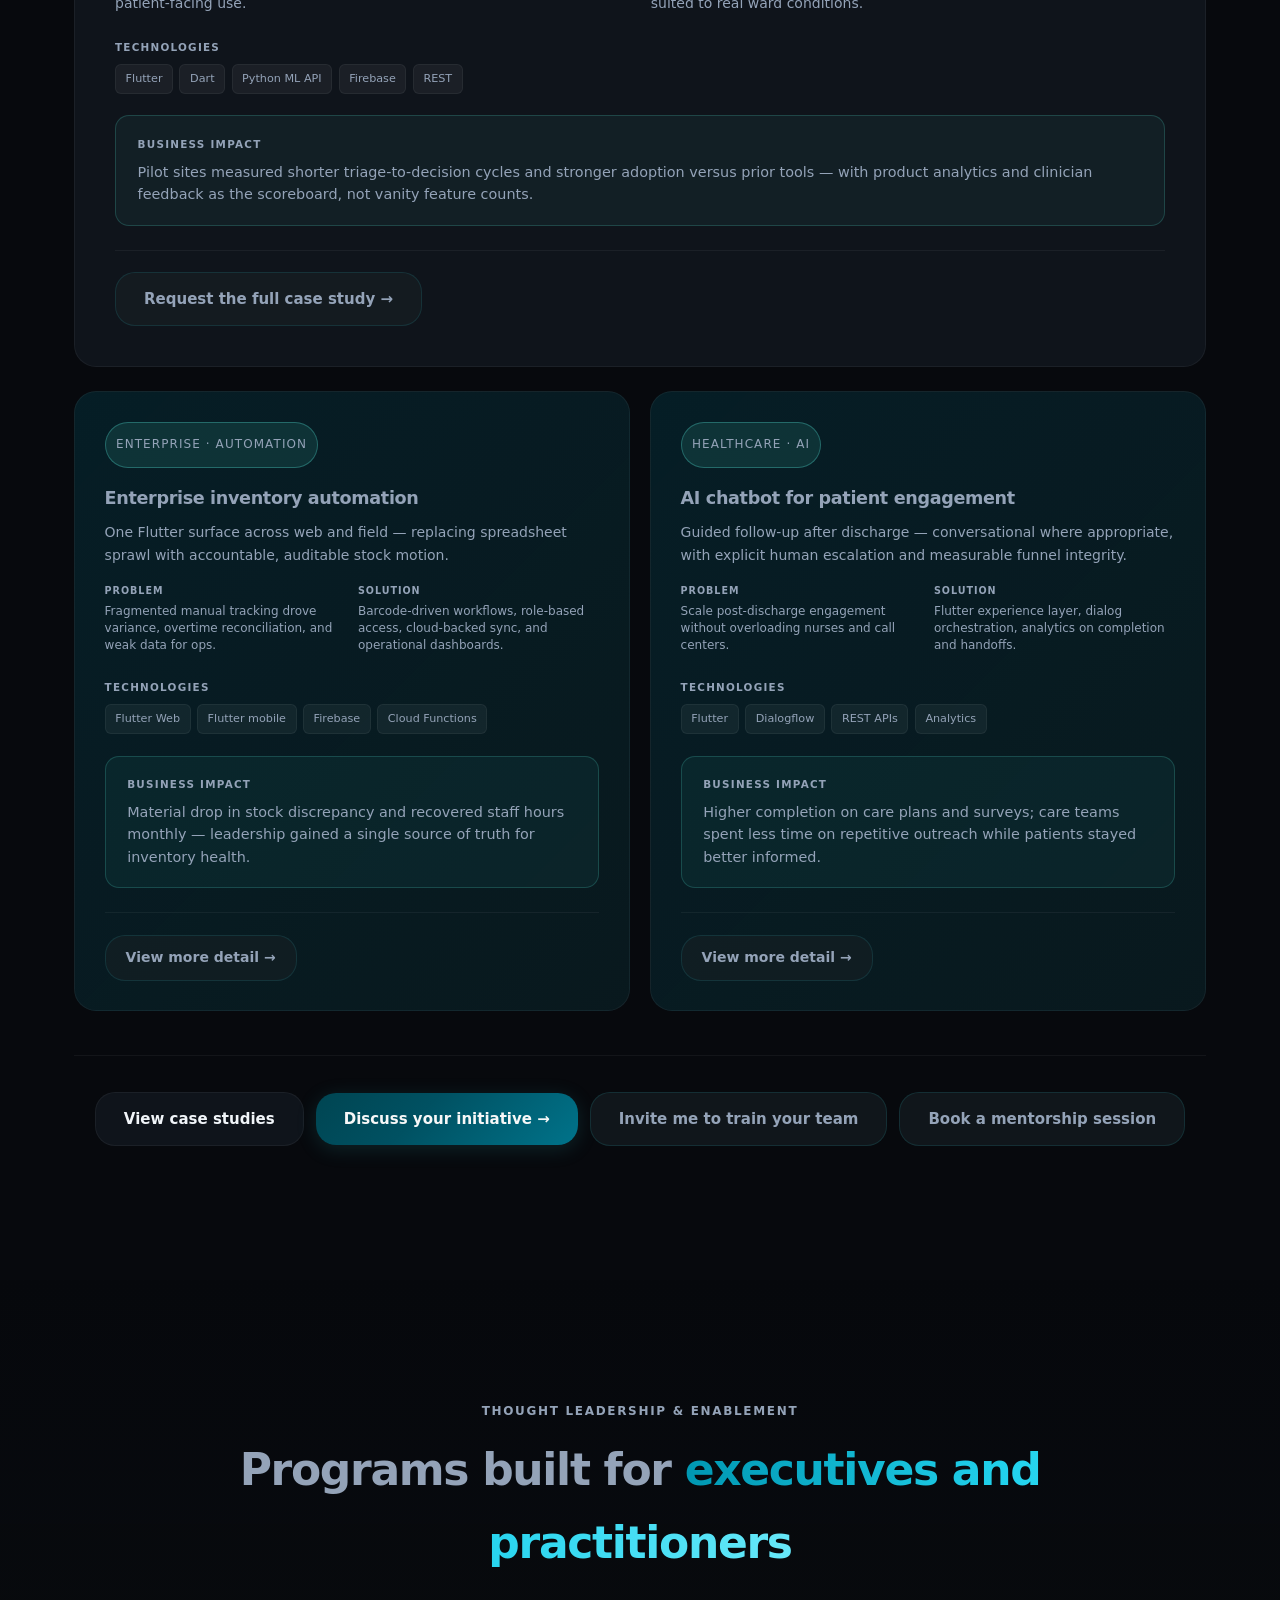
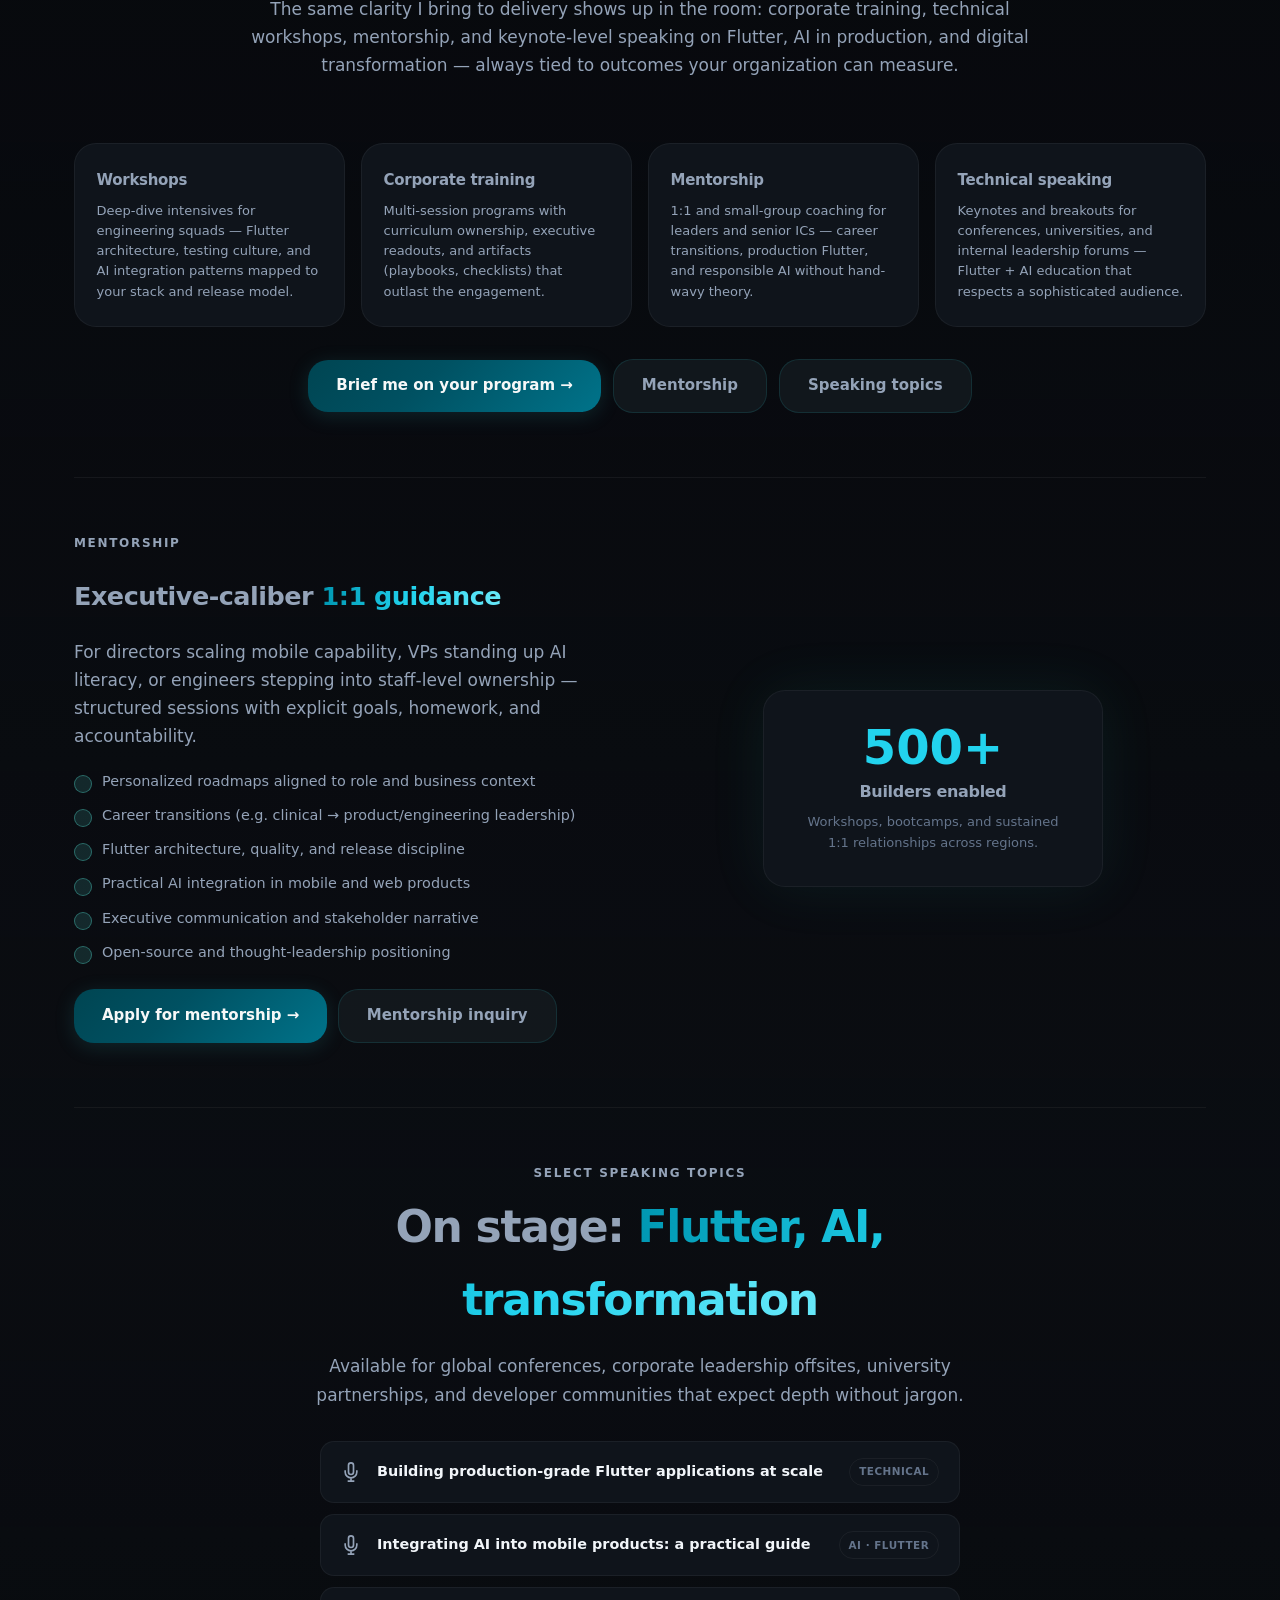
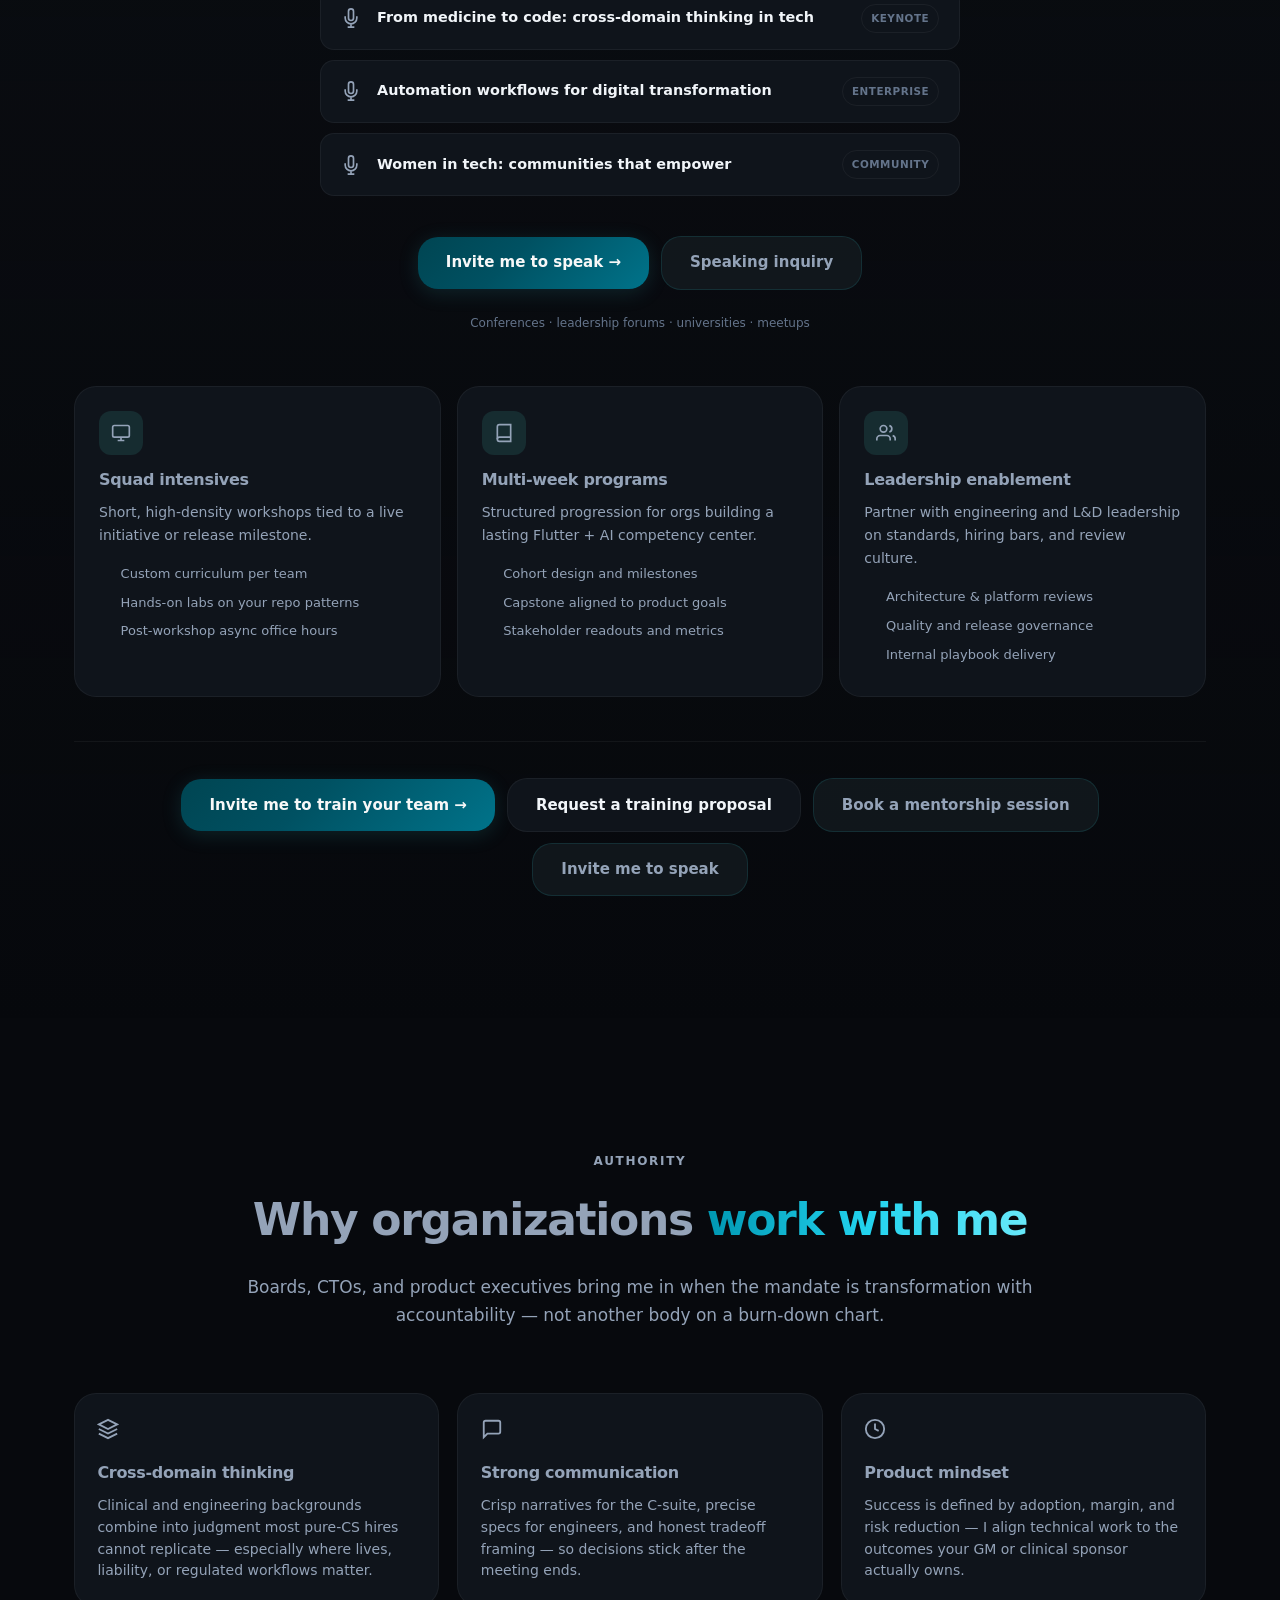
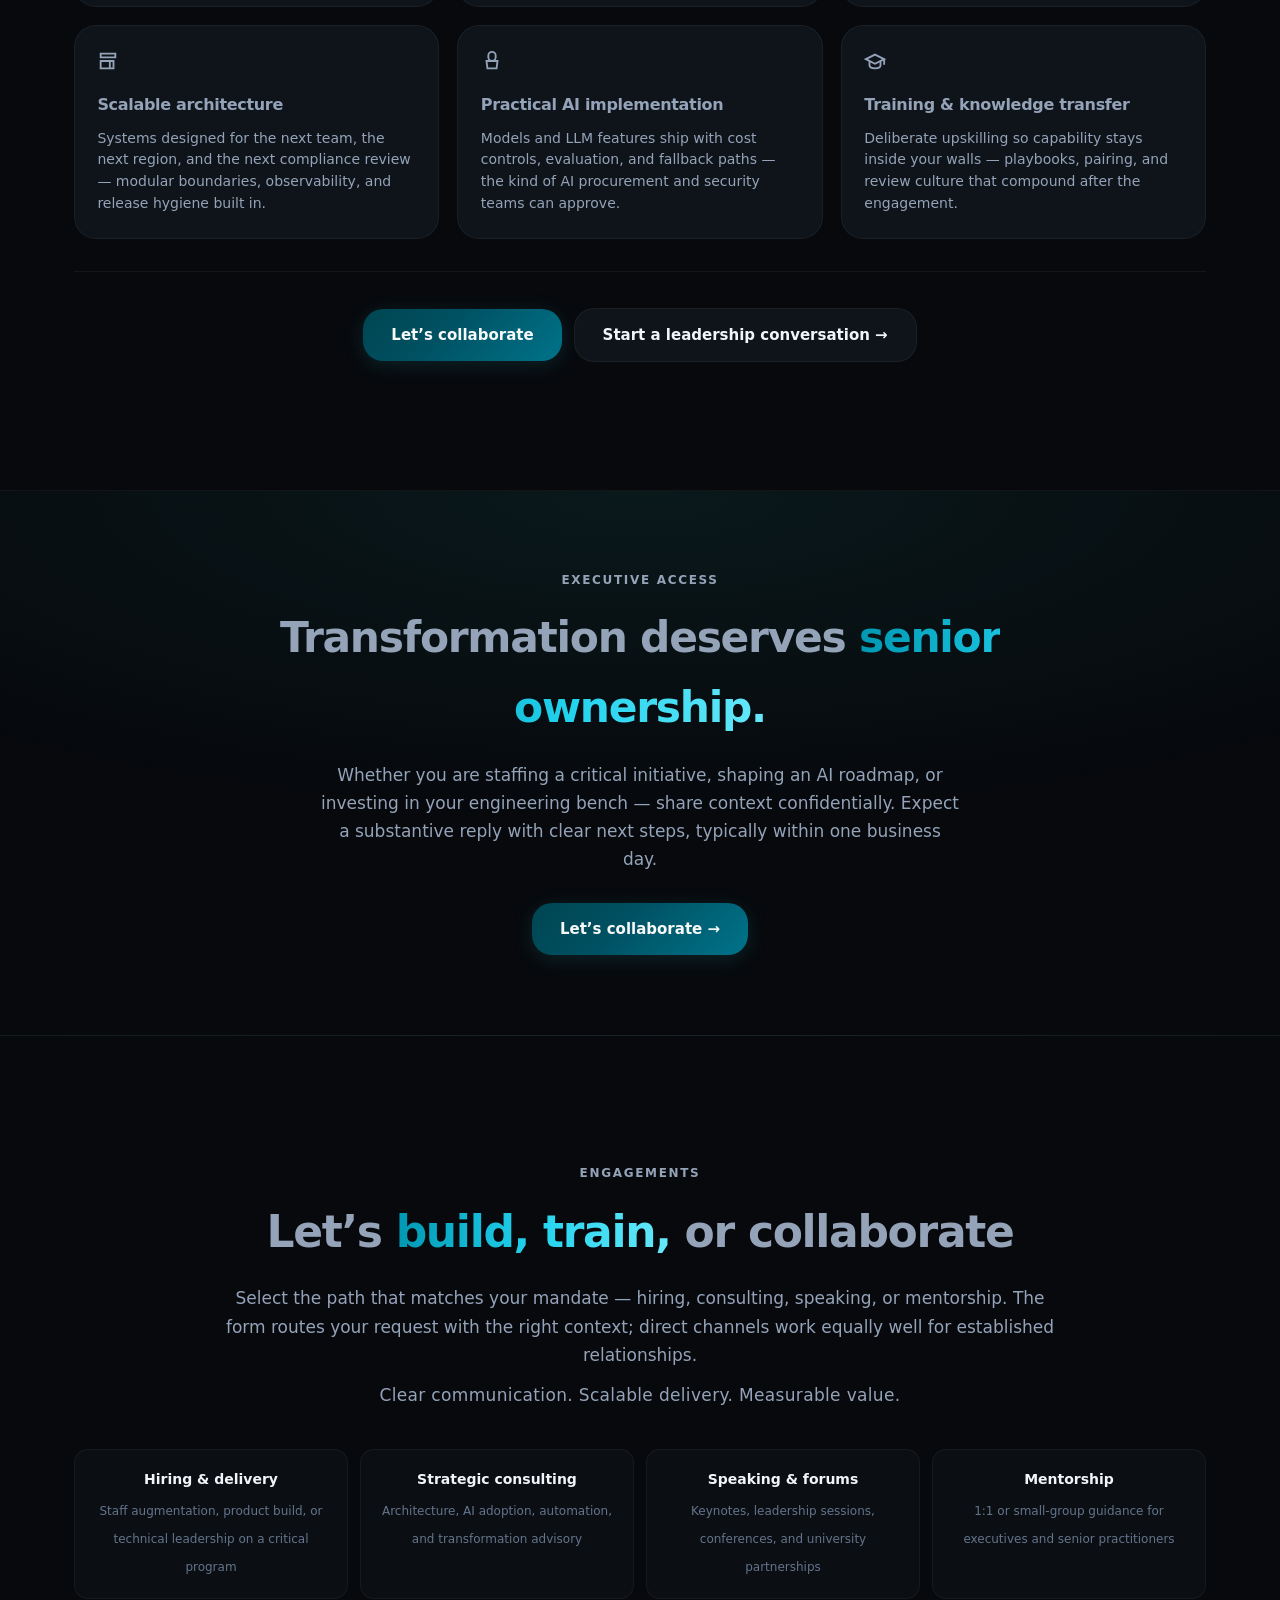
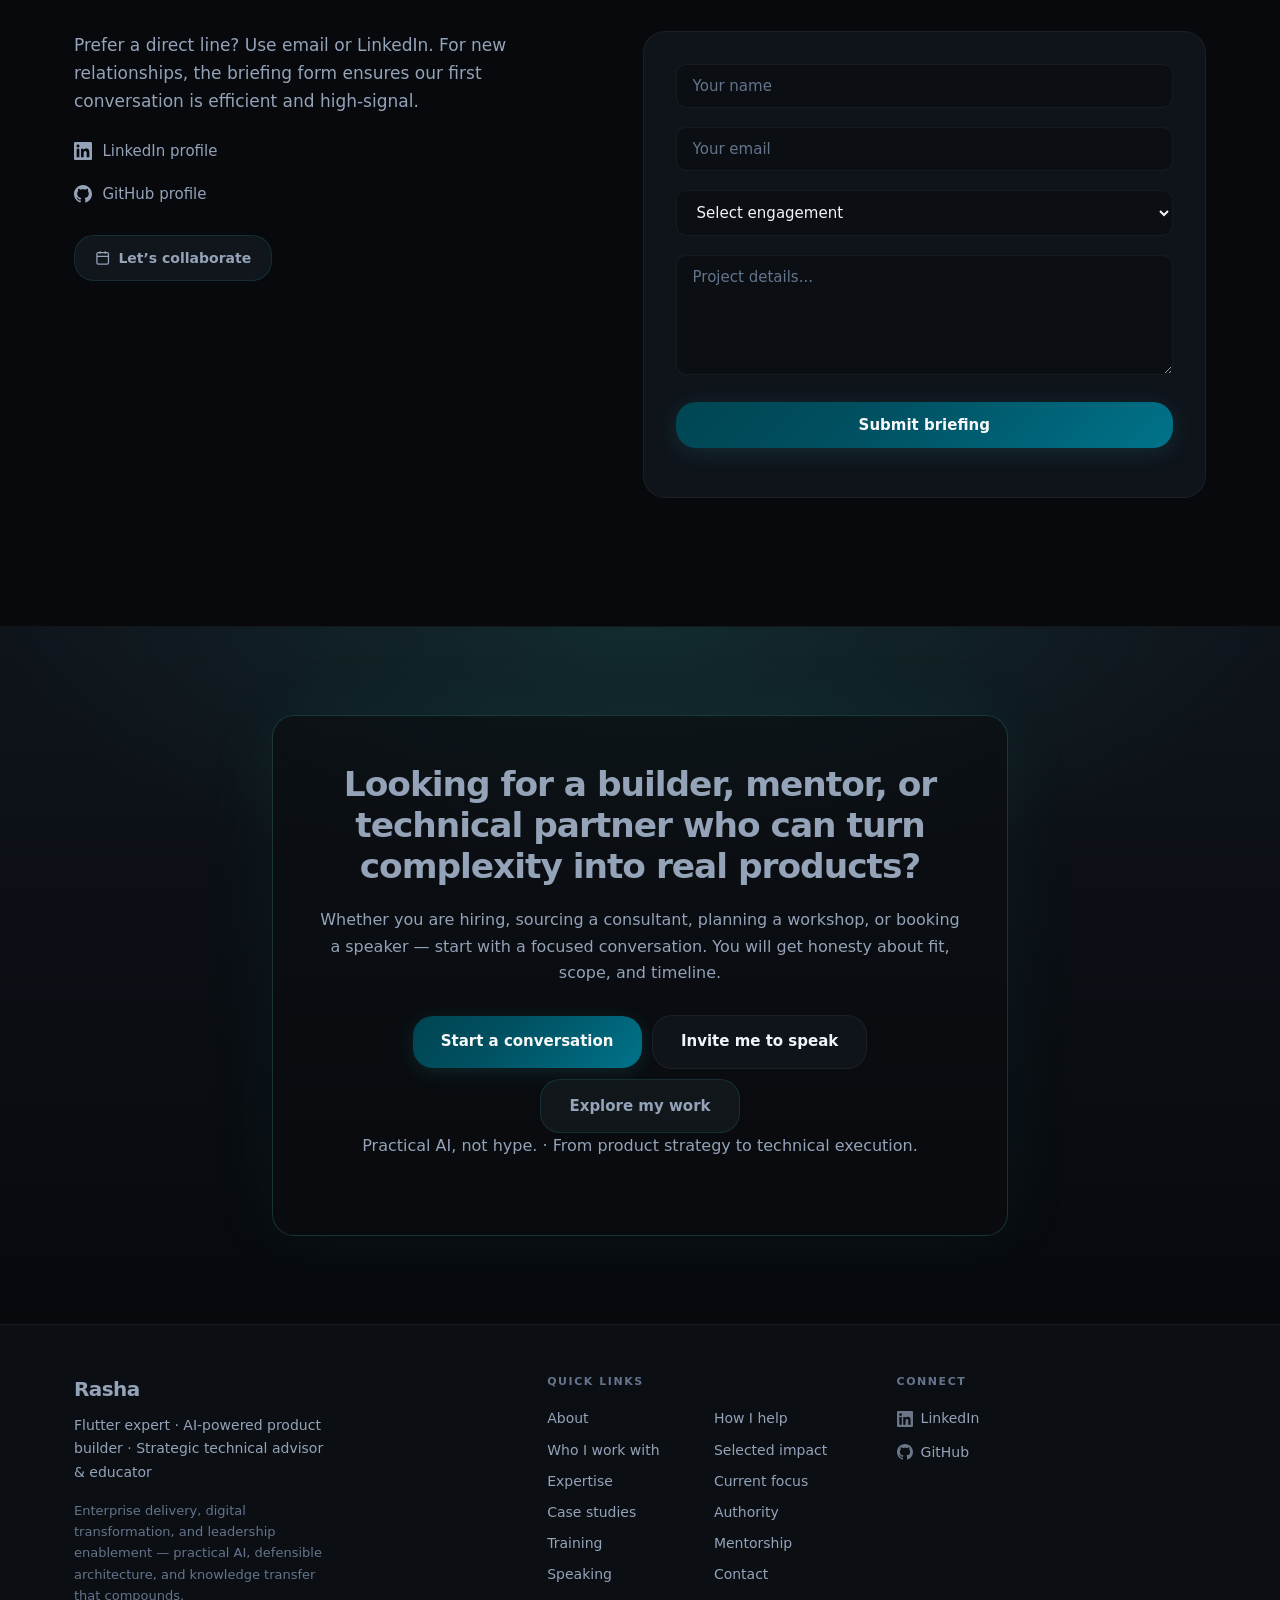
==== commit 8656eb63: "Fix Fonts colors" ====
--- a/index.html
+++ b/index.html
@@ -129,10 +129,10 @@
               </a> -->
             </div>
           </div>
-      <div class="hero-visual reveal reveal-delay-1">
-  <div class="hero-image-wrapper">
-    <img src="assets/hero.jpg" alt="Professional developer working" class="hero-image">
-  </div>
+       <div class="hero-visual">
+    <div class="hero-image-wrapper">
+      <img src="assets/hero.jpg" alt="Professional developer working" class="hero-image">
+    </div>
 
 </div>
           </div>
@@ -163,9 +163,10 @@
       <section id="about" class="section">
         <div class="container">
           <div class="about-grid">
-          <div class="about-photo reveal" aria-hidden="true">
-            <span class="initial">R</span>
-          </div>
+  <div class="about-photo reveal">
+    <img src="assets/about.png" alt="Rasha Omran" />
+  </div>
+
           <div class="about-body reveal reveal-delay-1">
             <span class="eyebrow">Positioning</span>
             <h2>Where <span class="gradient-text">medicine meets</span> mission-critical software</h2>
@@ -195,10 +196,10 @@
               </div>
             </div>
             <div style="margin-top: 1.75rem; display: flex; flex-wrap: wrap; gap: 0.65rem">
-              <a href="https://linkedin.com" class="btn btn-ghost" rel="noopener noreferrer" target="_blank"
+              <a href="https://www.linkedin.com/in/dr-rasha-omran/" class="btn btn-ghost" rel="noopener noreferrer" target="_blank"
                 >LinkedIn</a
               >
-              <a href="https://github.com" class="btn btn-ghost" rel="noopener noreferrer" target="_blank"
+              <a href="https://github.com/DrRO" class="btn btn-ghost" rel="noopener noreferrer" target="_blank"
                 >GitHub</a
               >
               <a href="#contact-form" class="btn btn-primary">Book a strategy call</a>
@@ -1067,7 +1068,7 @@
                 ensures our first conversation is efficient and high-signal.
               </p>
               <ul class="contact-links">
-                <li>
+               <!--  <li>
                   <a href="mailto:hello@rasha.dev">
                     <svg width="18" height="18" viewBox="0 0 24 24" fill="none" stroke="currentColor" stroke-width="2">
                       <path d="M4 4h16c1.1 0 2 .9 2 2v12c0 1.1-.9 2-2 2H4c-1.1 0-2-.9-2-2V6c0-1.1.9-2 2-2z" />
@@ -1075,9 +1076,9 @@
                     </svg>
                     hello@rasha.dev
                   </a>
-                </li>
+                </li> -->
                 <li>
-                  <a href="https://linkedin.com" rel="noopener noreferrer" target="_blank">
+                  <a href="https://www.linkedin.com/in/dr-rasha-omran/" rel="noopener noreferrer" target="_blank">
                     <svg width="18" height="18" viewBox="0 0 24 24" fill="currentColor">
                       <path
                         d="M20.447 20.452h-3.554v-5.569c0-1.328-.027-3.037-1.852-3.037-1.853 0-2.136 1.445-2.136 2.939v5.667H9.351V9h3.414v1.561h.046c.477-.9 1.637-1.85 3.37-1.85 3.601 0 4.267 2.37 4.267 5.455v6.286zM5.337 7.433c-1.144 0-2.063-.926-2.063-2.065 0-1.138.92-2.063 2.063-2.063 1.14 0 2.064.925 2.064 2.063 0 1.139-.925 2.065-2.064 2.065zm1.782 13.019H3.555V9h3.564v11.452zM22.225 0H1.771C.792 0 0 .774 0 1.729v20.542C0 23.227.792 24 1.771 24h20.451C23.2 24 24 23.227 24 22.271V1.729C24 .774 23.2 0 22.222 0h.003z"
@@ -1087,7 +1088,7 @@
                   </a>
                 </li>
                 <li>
-                  <a href="https://github.com" rel="noopener noreferrer" target="_blank">
+                  <a href="https://github.com/DrRO" rel="noopener noreferrer" target="_blank">
                     <svg width="18" height="18" viewBox="0 0 24 24" fill="currentColor">
                       <path
                         d="M12 0c-6.626 0-12 5.373-12 12 0 5.302 3.438 9.8 8.207 11.387.599.111.793-.261.793-.577v-2.234c-3.338.726-4.033-1.416-4.033-1.416-.546-1.387-1.333-1.756-1.333-1.756-1.089-.745.083-.729.083-.729 1.205.084 1.839 1.237 1.839 1.237 1.07 1.834 2.807 1.304 3.492.997.107-.775.418-1.305.762-1.604-2.665-.305-5.467-1.334-5.467-5.931 0-1.311.469-2.381 1.236-3.221-.124-.303-.535-1.524.117-3.176 0 0 1.008-.322 3.301 1.23.957-.266 1.983-.399 3.003-.404 1.02.005 2.047.138 3.006.404 2.291-1.552 3.297-1.23 3.297-1.23.653 1.653.242 2.874.118 3.176.77.84 1.235 1.911 1.235 3.221 0 4.609-2.807 5.624-5.479 5.921.43.372.823 1.102.823 2.222v3.293c0 .319.192.694.801.576 4.765-1.589 8.199-6.086 8.199-11.386 0-6.627-5.373-12-12-12z"
@@ -1096,7 +1097,7 @@
                     GitHub profile
                   </a>
                 </li>
-                <li>
+               <!--  <li>
                   <a href="https://wa.me/" rel="noopener noreferrer" target="_blank">
                     <svg width="18" height="18" viewBox="0 0 24 24" fill="none" stroke="currentColor" stroke-width="2">
                       <path
@@ -1105,7 +1106,7 @@
                     </svg>
                     WhatsApp
                   </a>
-                </li>
+                </li> -->
               </ul>
               <div style="display: flex; flex-wrap: wrap; gap: 0.65rem">
                <!--  <a href="#" class="btn btn-ghost">
@@ -1123,55 +1124,55 @@
                 </a>
               </div>
             </div>
-            <div id="contact-form" class="contact-form-wrap reveal reveal-delay-1">
-              <form id="contact-form-el" novalidate>
-                <div class="form-row">
-                  <label for="name">Your name</label>
-                  <input id="name" name="name" type="text" autocomplete="name" placeholder="Jane Smith" required />
-                </div>
-                <div class="form-row">
-                  <label for="email">Work email</label>
-                  <input
-                    id="email"
-                    name="email"
-                    type="email"
-                    autocomplete="email"
-                    placeholder="jane@company.com"
-                    required
-                  />
-                </div>
-                <div class="form-row">
-                  <label for="need">Engagement type</label>
-                  <select id="need" name="need" required>
-                    <option value="">Select the best fit</option>
-                    <option value="hire">Hiring / delivery — product build or technical leadership</option>
-                    <option value="consulting">Strategic consulting — architecture, AI, automation</option>
-                    <option value="training">Corporate training or workshop</option>
-                    <option value="speaking">Speaking or executive forum</option>
-                    <option value="mentorship">Mentorship</option>
-                    <option value="other">Other — describe below</option>
-                  </select>
-                </div>
-                <div class="form-row">
-                  <label for="overview">Briefing</label>
-                  <textarea
-                    id="overview"
-                    name="overview"
-                    placeholder="Objectives, timeline, stakeholders, budget band, and technical or organizational constraints…"
-                    required
-                  ></textarea>
-                </div>
-                <button type="submit" class="btn btn-primary btn-lg" style="width: 100%">
-                  <svg class="icon" viewBox="0 0 24 24" fill="none" stroke="currentColor" stroke-width="2">
-                    <path d="M22 2L11 13M22 2l-7 20-4-9-9-4 20-7z" />
-                  </svg>
-                  Submit briefing
-                </button>
-                <p class="form-note" id="form-status">
-                  Confidential by default. No mass outreach — a direct reply aligned to your mandate.
-                </p>
-              </form>
-            </div>
+           <div id="contact-form" class="contact-form-wrap reveal reveal-delay-1">
+
+<form id="contact-form-el" class="contact-form" novalidate>
+
+  <!-- Anti-spam (hidden) -->
+  <input type="text" name="_gotcha" style="display:none">
+
+  <input type="hidden" name="_subject" value="New Client Request from Portfolio">
+  <input type="hidden" name="_captcha" value="false">
+
+  <div class="form-row">
+    <input id="name" name="name" type="text" placeholder="Your name" required />
+    <span class="form-error"></span>
+  </div>
+
+  <div class="form-row">
+    <input id="email" name="email" type="email" placeholder="Your email" required />
+    <span class="form-error"></span>
+  </div>
+
+  <div class="form-row">
+    <select id="need" name="need" required>
+      <option value="" disabled selected hidden>Select engagement</option>
+      <option value="hire">Product build / leadership</option>
+      <option value="consulting">Consulting</option>
+      <option value="training">Training</option>
+      <option value="speaking">Speaking</option>
+      <option value="mentorship">Mentorship</option>
+      <option value="other">Other</option>
+    </select>
+    <span class="form-error"></span>
+  </div>
+
+  <div class="form-row">
+    <textarea id="overview" name="overview" placeholder="Project details..." required></textarea>
+    <span class="form-error"></span>
+  </div>
+
+  <div class="form-actions">
+  <button type="submit" id="submit-btn" class="btn btn-primary btn-lg">
+    <span class="btn-text">Submit briefing</span>
+    <span class="btn-loader"></span>
+  </button>
+</div>
+
+  <p class="form-status" id="form-status"></p>
+
+</form>
+</div>
           </div>
         </div>
       </section>
@@ -1233,7 +1234,7 @@
         <div class="footer-col">
           <h4>Connect</h4>
           <div class="footer-connect">
-            <a href="https://linkedin.com" target="_blank" rel="noopener noreferrer">
+            <a href="https://www.linkedin.com/in/dr-rasha-omran/" target="_blank" rel="noopener noreferrer">
               <svg width="16" height="16" viewBox="0 0 24 24" fill="currentColor" aria-hidden="true">
                 <path
                   d="M20.447 20.452h-3.554v-5.569c0-1.328-.027-3.037-1.852-3.037-1.853 0-2.136 1.445-2.136 2.939v5.667H9.351V9h3.414v1.561h.046c.477-.9 1.637-1.85 3.37-1.85 3.601 0 4.267 2.37 4.267 5.455v6.286zM5.337 7.433c-1.144 0-2.063-.926-2.063-2.065 0-1.138.92-2.063 2.063-2.063 1.14 0 2.064.925 2.064 2.063 0 1.139-.925 2.065-2.064 2.065zm1.782 13.019H3.555V9h3.564v11.452zM22.225 0H1.771C.792 0 0 .774 0 1.729v20.542C0 23.227.792 24 1.771 24h20.451C23.2 24 24 23.227 24 22.271V1.729C24 .774 23.2 0 22.222 0h.003z"
@@ -1241,7 +1242,7 @@
               </svg>
               LinkedIn
             </a>
-            <a href="https://github.com" target="_blank" rel="noopener noreferrer">
+            <a href="https://github.com/DrRO" target="_blank" rel="noopener noreferrer">
               <svg width="16" height="16" viewBox="0 0 24 24" fill="currentColor" aria-hidden="true">
                 <path
                   d="M12 0c-6.626 0-12 5.373-12 12 0 5.302 3.438 9.8 8.207 11.387.599.111.793-.261.793-.577v-2.234c-3.338.726-4.033-1.416-4.033-1.416-.546-1.387-1.333-1.756-1.333-1.756-1.089-.745.083-.729.083-.729 1.205.084 1.839 1.237 1.839 1.237 1.07 1.834 2.807 1.304 3.492.997.107-.775.418-1.305.762-1.604-2.665-.305-5.467-1.334-5.467-5.931 0-1.311.469-2.381 1.236-3.221-.124-.303-.535-1.524.117-3.176 0 0 1.008-.322 3.301 1.23.957-.266 1.983-.399 3.003-.404 1.02.005 2.047.138 3.006.404 2.291-1.552 3.297-1.23 3.297-1.23.653 1.653.242 2.874.118 3.176.77.84 1.235 1.911 1.235 3.221 0 4.609-2.807 5.624-5.479 5.921.43.372.823 1.102.823 2.222v3.293c0 .319.192.694.801.576 4.765-1.589 8.199-6.086 8.199-11.386 0-6.627-5.373-12-12-12z"
@@ -1249,7 +1250,7 @@
               </svg>
               GitHub
             </a>
-            <a href="mailto:hello@rasha.dev">
+          <!--   <a href="mailto:hello@rasha.dev">
               <svg width="16" height="16" viewBox="0 0 24 24" fill="none" stroke="currentColor" stroke-width="2" aria-hidden="true">
                 <path d="M4 4h16c1.1 0 2 .9 2 2v12c0 1.1-.9 2-2 2H4c-1.1 0-2-.9-2-2V6c0-1.1.9-2 2-2z" />
                 <path d="M22 6l-10 7L2 6" />
@@ -1263,7 +1264,7 @@
                 />
               </svg>
               WhatsApp
-            </a>
+            </a> -->
           </div>
         </div>
       </div>
@@ -1278,7 +1279,7 @@
         e.preventDefault();
         var status = document.getElementById("form-status");
         status.textContent =
-          "Thanks — this demo form does not send mail yet. Please use hello@rasha.dev or LinkedIn for a fast response.";
+          "Thanks — this demo form does not send mail yet. Please use  LinkedIn for a fast response.";
         status.style.color = "var(--teal)";
       });
     </script>
--- a/css/main.css
+++ b/css/main.css
@@ -555,13 +555,13 @@
 
 .hero-visual {
   position: relative;
-  min-height: 280px;
   border-radius: var(--radius-lg);
   background: var(--gradient-soft);
   border: 1px solid var(--border-strong);
-  display: flex;
-  align-items: center;
-  justify-content: center;
+  display: block;
+  min-height: unset;
+
+ transform: translateZ(0);
   overflow: hidden;
 }
 
@@ -608,22 +608,21 @@
   margin-top: 0.5rem;
 }
 
-
 .hero-image-wrapper {
   width: 100%;
-  aspect-ratio: 4 / 3;   /* 🔥 KEY FIX (controls height correctly) */
-
   position: relative;
   overflow: hidden;
   border-radius: 24px;
-
   line-height: 0;
-}
-
-/* Image fills wrapper perfectly */
+
+height: clamp(170px, 30vw, 400px);
+}
+/* image fills wrapper perfectly */
 .hero-image {
+  position: absolute;
+  inset: 0;
   width: 100%;
-  height: 100%;          /* 🔥 IMPORTANT */
+  height: 100%;
   object-fit: cover;
   display: block;
   transition: transform 0.5s ease;
@@ -642,6 +641,37 @@
 /* Hover zoom */
 .hero-image-wrapper:hover .hero-image {
   transform: scale(1.05);
+}
+/* about Image */
+
+
+/* Enable smooth transform */
+.about-photo {
+  position: relative;
+  overflow: hidden;
+  border-radius: 24px;
+  aspect-ratio: 3 / 4;
+}
+
+/* Image prepared for parallax */
+.about-photo img {
+  width: 100%;
+  height: 120%; /* 🔥 bigger so it can move */
+  object-fit: cover;
+
+  transform: translateY(0);
+  will-change: transform;
+  transition: transform 0.1s linear;
+}
+
+/* Glow */
+.about-photo::after {
+  content: "";
+  position: absolute;
+  inset: 0;
+  background: radial-gradient(circle at center, rgba(0,151,178,0.18), transparent 70%);
+  opacity: 0.6;
+  pointer-events: none;
 }
 /* Logo container */
 .logo {
@@ -1048,7 +1078,7 @@
 
 .impact-card .stat-line em {
   font-style: normal;
-  background: var(--gradient);
+  background: var(--accent);
   -webkit-background-clip: text;
   background-clip: text;
   color: transparent;
@@ -1789,7 +1819,7 @@
 .trust-card .big {
   font-size: 3rem;
   font-weight: 800;
-  background: var(--gradient);
+  background: var(--accent);
   -webkit-background-clip: text;
   background-clip: text;
   color: transparent;
@@ -2038,10 +2068,134 @@
   }
 }
 
+
+
+/* =========================
+   FORM PREMIUM UX
+========================= */
+
 .form-row {
-  margin-bottom: 1rem;
-}
-
+  position: relative;
+  margin-bottom: 1.2rem;
+}
+
+.form-row input,
+.form-row select,
+.form-row textarea {
+  width: 100%;
+  padding: 0.8rem 1rem;
+  background: var(--bg-elevated);
+  border: 1px solid var(--border);
+  border-radius: 10px;
+  color: var(--text);
+  transition: all 0.25s ease;
+}
+
+.form-row input:focus,
+.form-row select:focus,
+.form-row textarea:focus {
+  border-color: #0097b2;
+  box-shadow: 0 0 0 3px rgba(0,151,178,0.15);
+}
+
+/* Error state */
+.form-row.error input,
+.form-row.error select,
+.form-row.error textarea {
+  border-color: #ef4444;
+}
+
+.form-error {
+  font-size: 0.7rem;
+  color: #ef4444;
+  position: absolute;
+  bottom: -16px;
+  left: 2px;
+  opacity: 0;
+  transform: translateY(4px);
+  transition: 0.2s ease;
+}
+
+.form-row.error .form-error {
+  opacity: 1;
+  transform: translateY(0);
+}
+
+/* =========================
+   BUTTON LOADER
+========================= */
+
+
+.form-actions {
+  display: flex;
+
+  justify-content: center;
+  margin-top: 1.2rem;
+}
+
+#submit-btn {
+  min-width: 100%;
+  justify-content: center;
+}
+
+@media (max-width: 640px) {
+  .form-actions {
+    justify-content: stretch;
+  }
+
+  #submit-btn {
+    width: 100%;
+  }
+}
+
+.btn-loader {
+  position: absolute;
+  width: 18px;
+  height: 18px;
+  border: 2px solid transparent;
+  border-top: 2px solid white;
+  border-radius: 50%;
+  opacity: 0;
+  animation: spin 0.7s linear infinite;
+}
+
+.btn.loading .btn-text {
+  
+  opacity: 0;
+}
+
+.btn.loading .btn-loader {
+  opacity: 1;
+}
+
+@keyframes spin {
+  to { transform: rotate(360deg); }
+}
+
+/* =========================
+   SUCCESS STATE
+========================= */
+
+.form-success {
+  color: #22c55e;
+  text-align: center;
+  font-size: 0.9rem;
+  margin-top: 1rem;
+  opacity: 0;
+  transform: translateY(10px);
+  animation: successFade 0.4s ease forwards;
+}
+
+@keyframes successFade {
+  to {
+    opacity: 1;
+    transform: translateY(0);
+  }
+}
+
+/* =========================
+   FORM ROW
+========================= */
 .form-row label {
   display: block;
   font-size: 0.75rem;
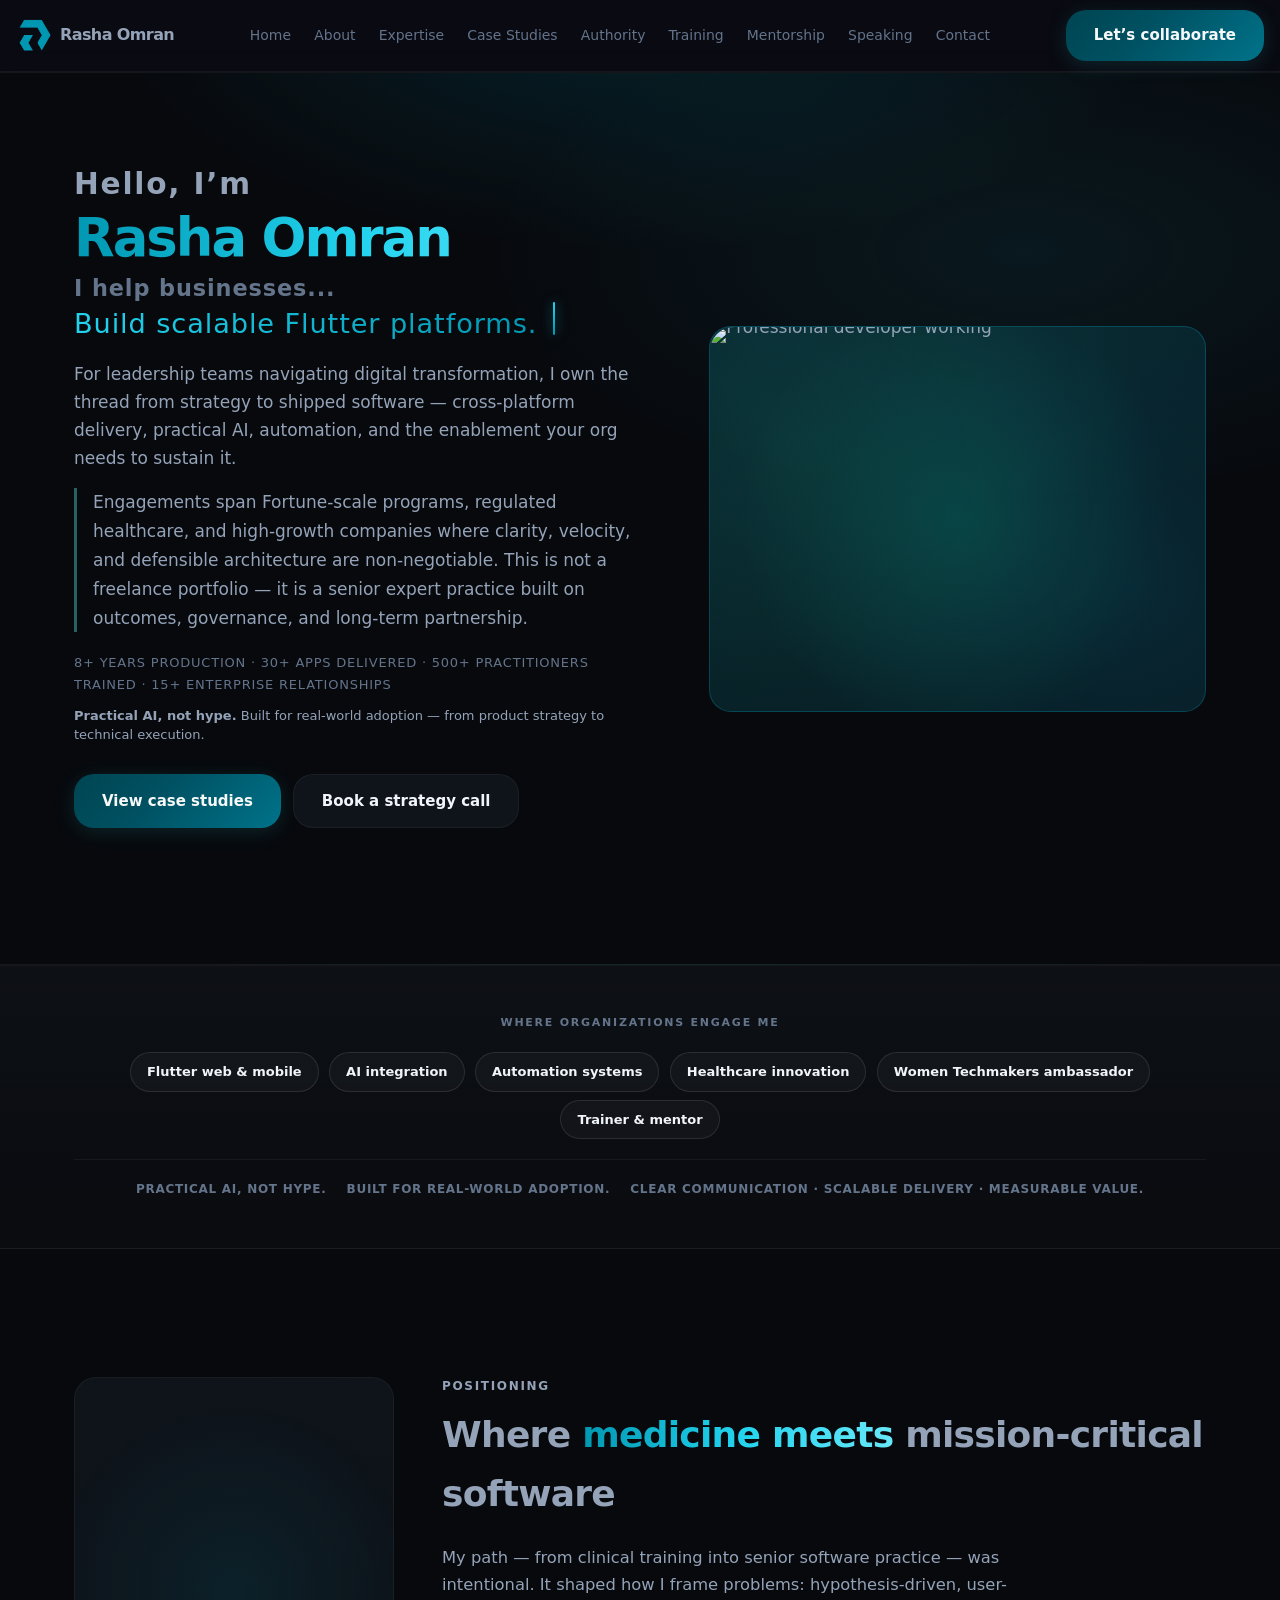
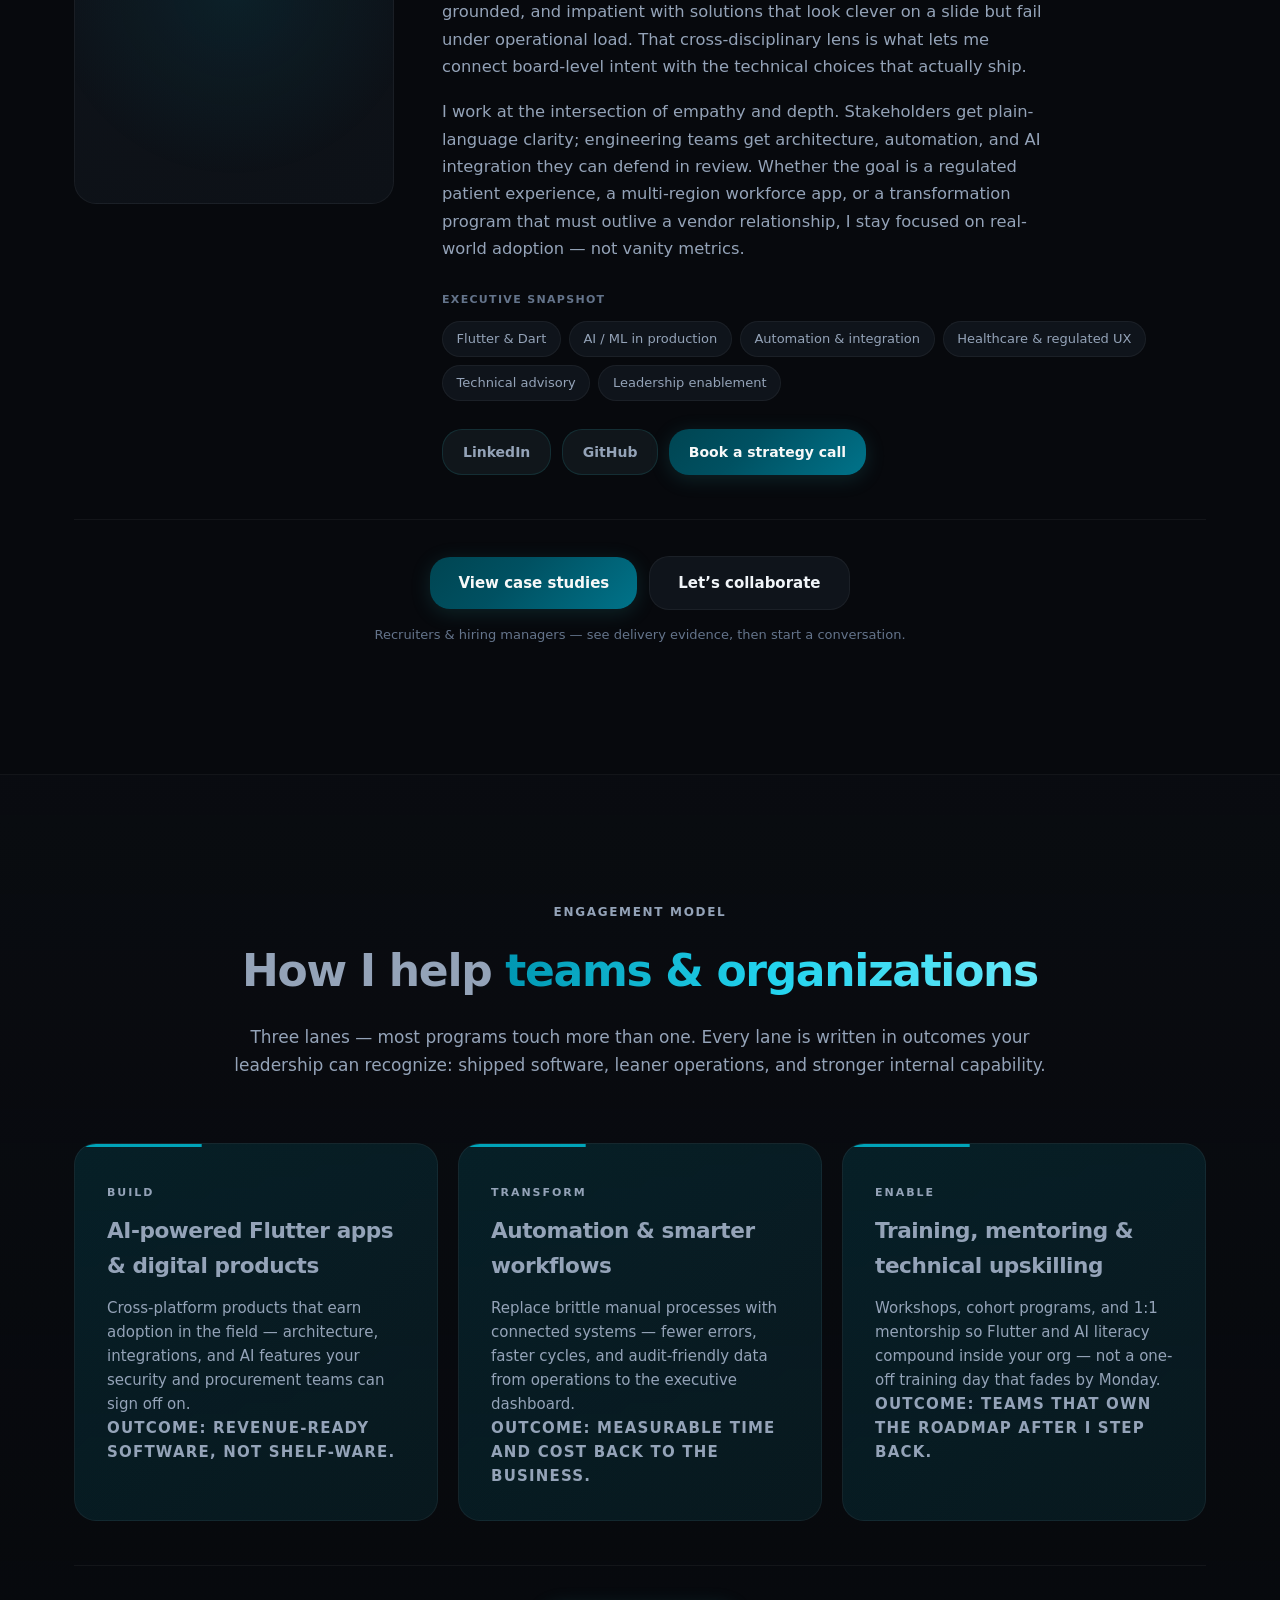
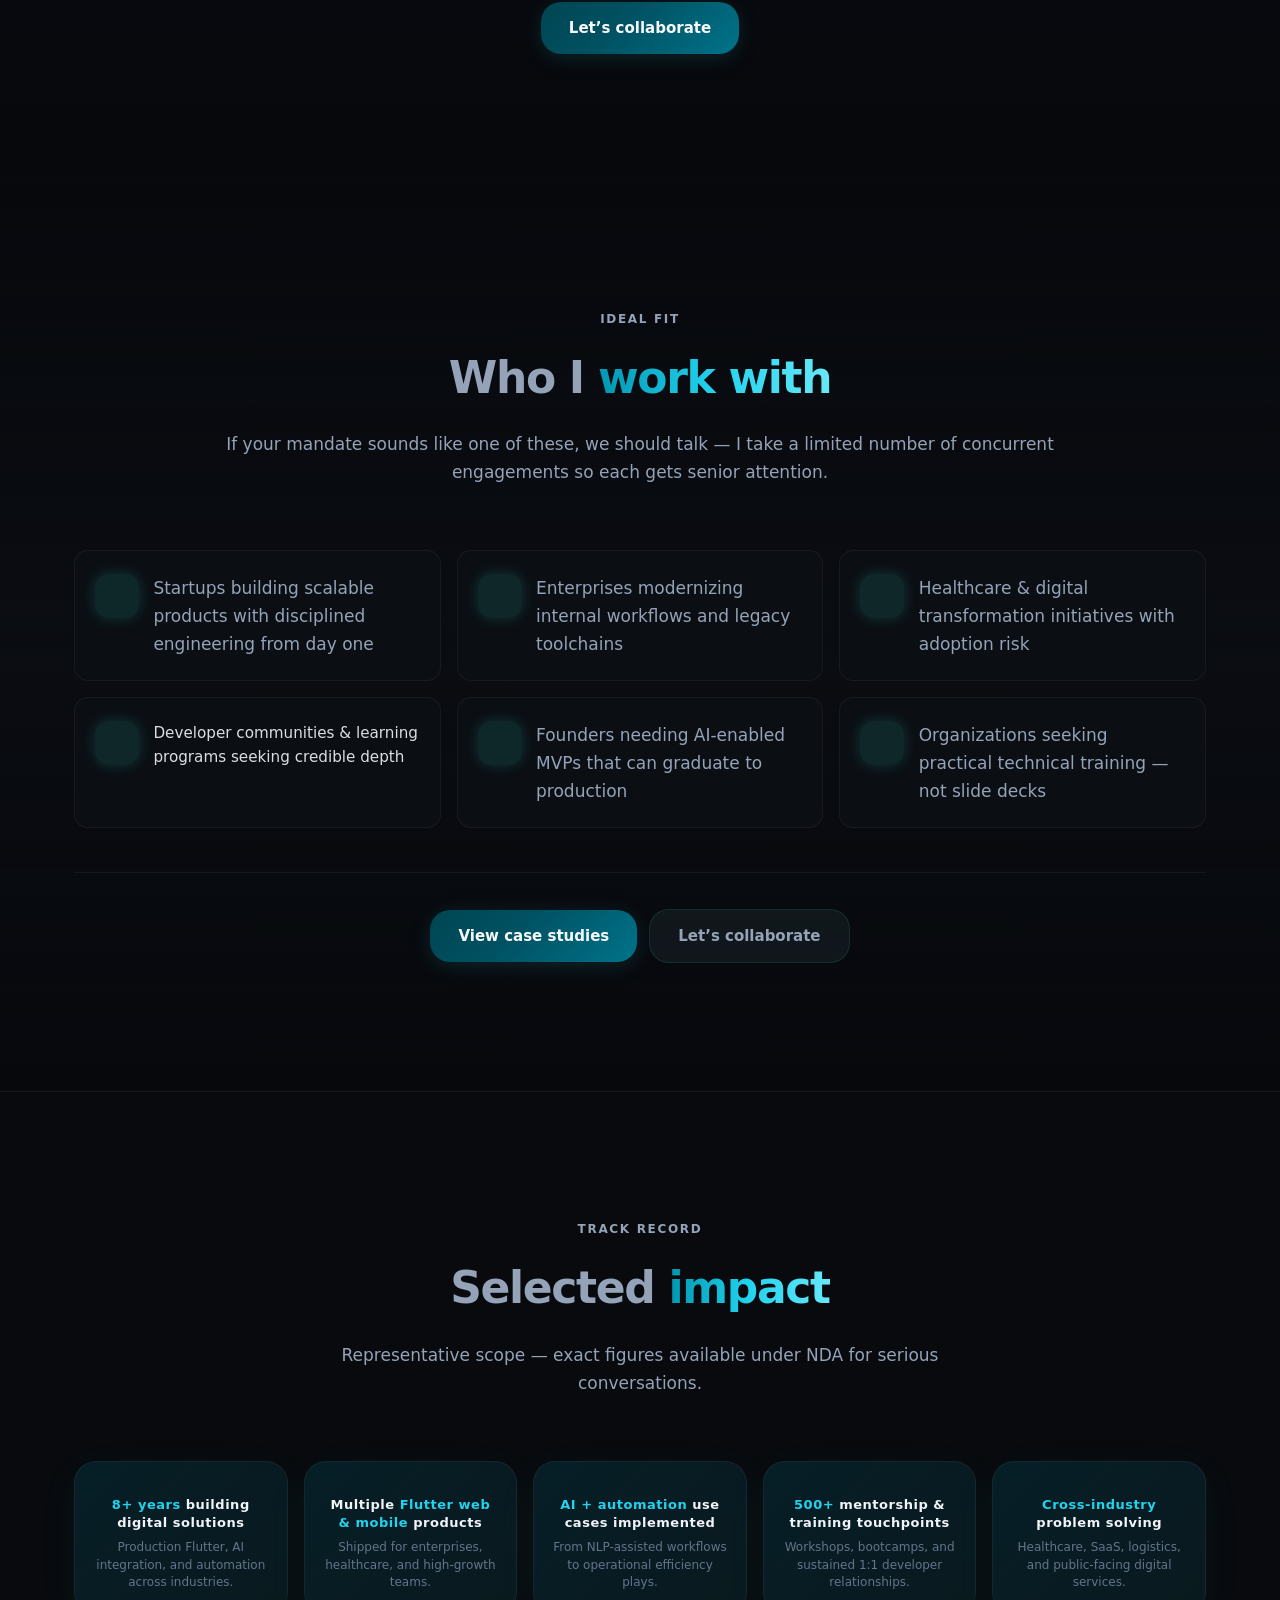
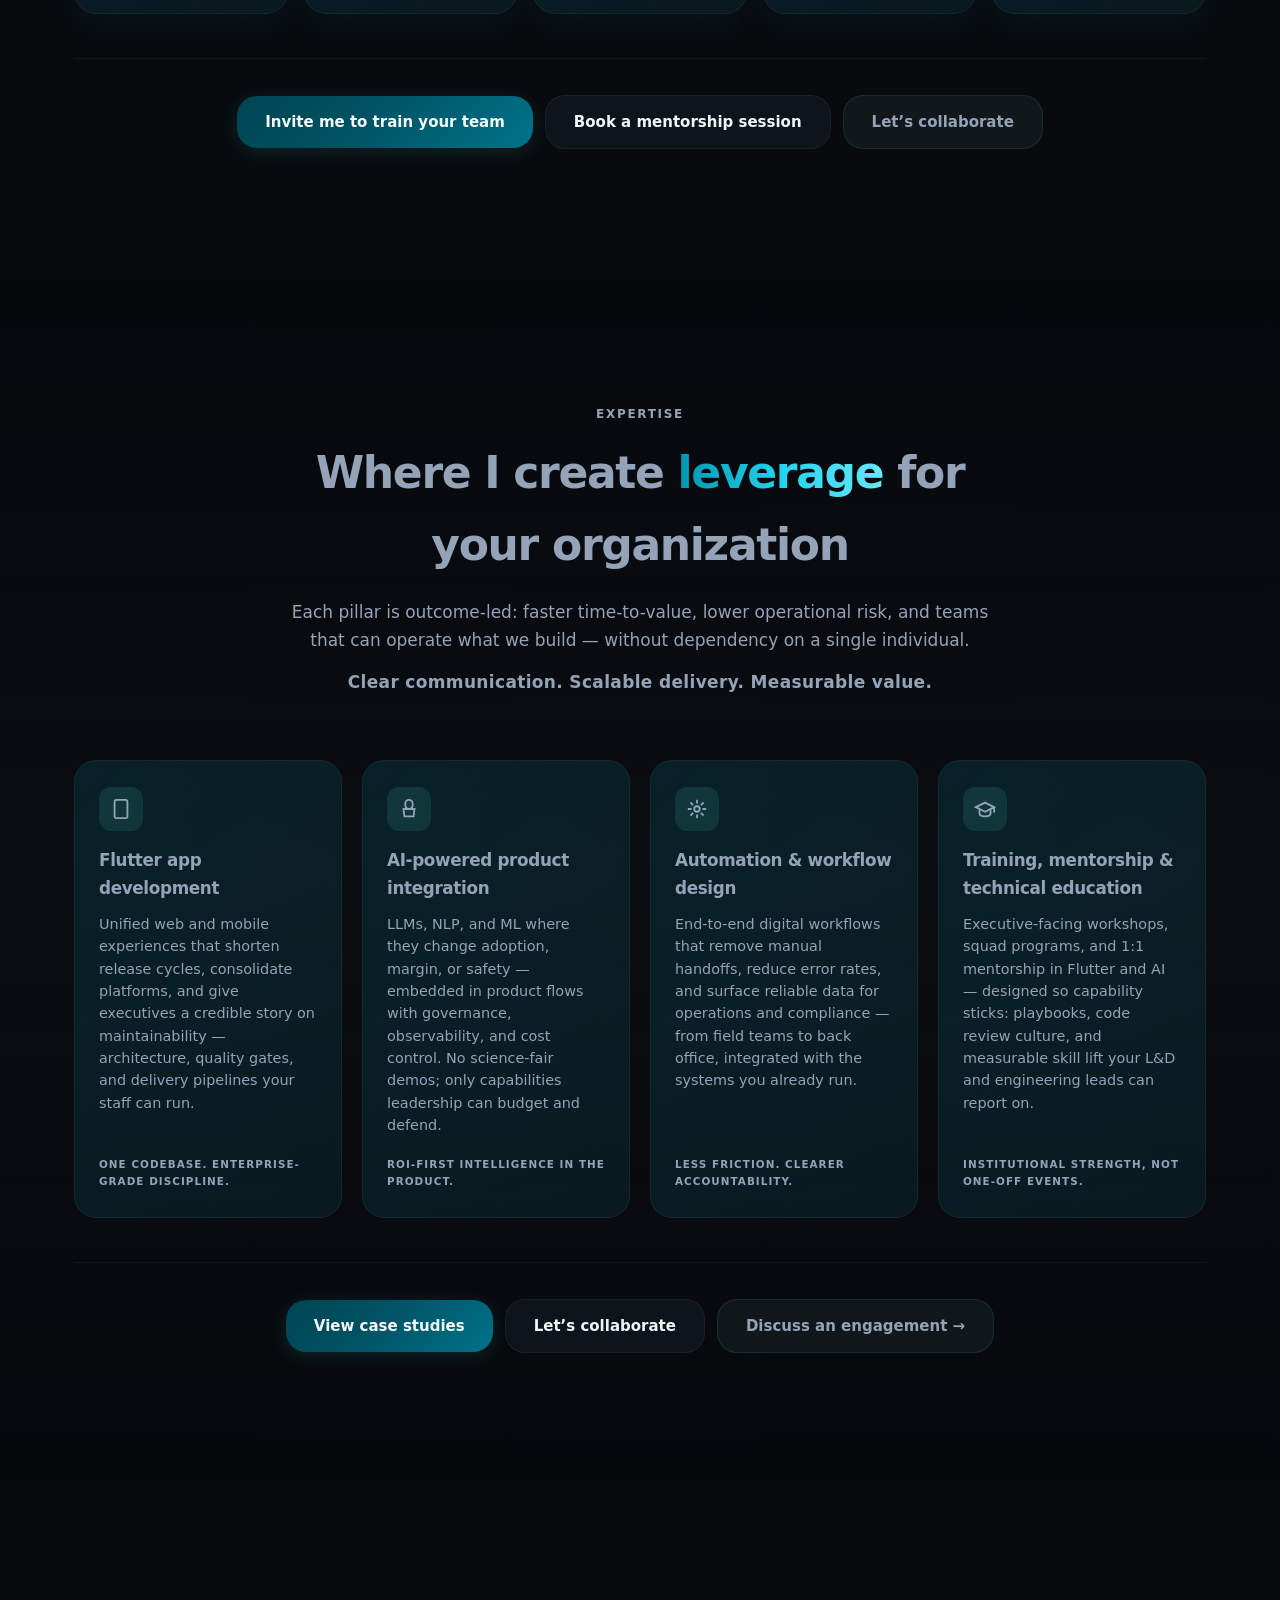
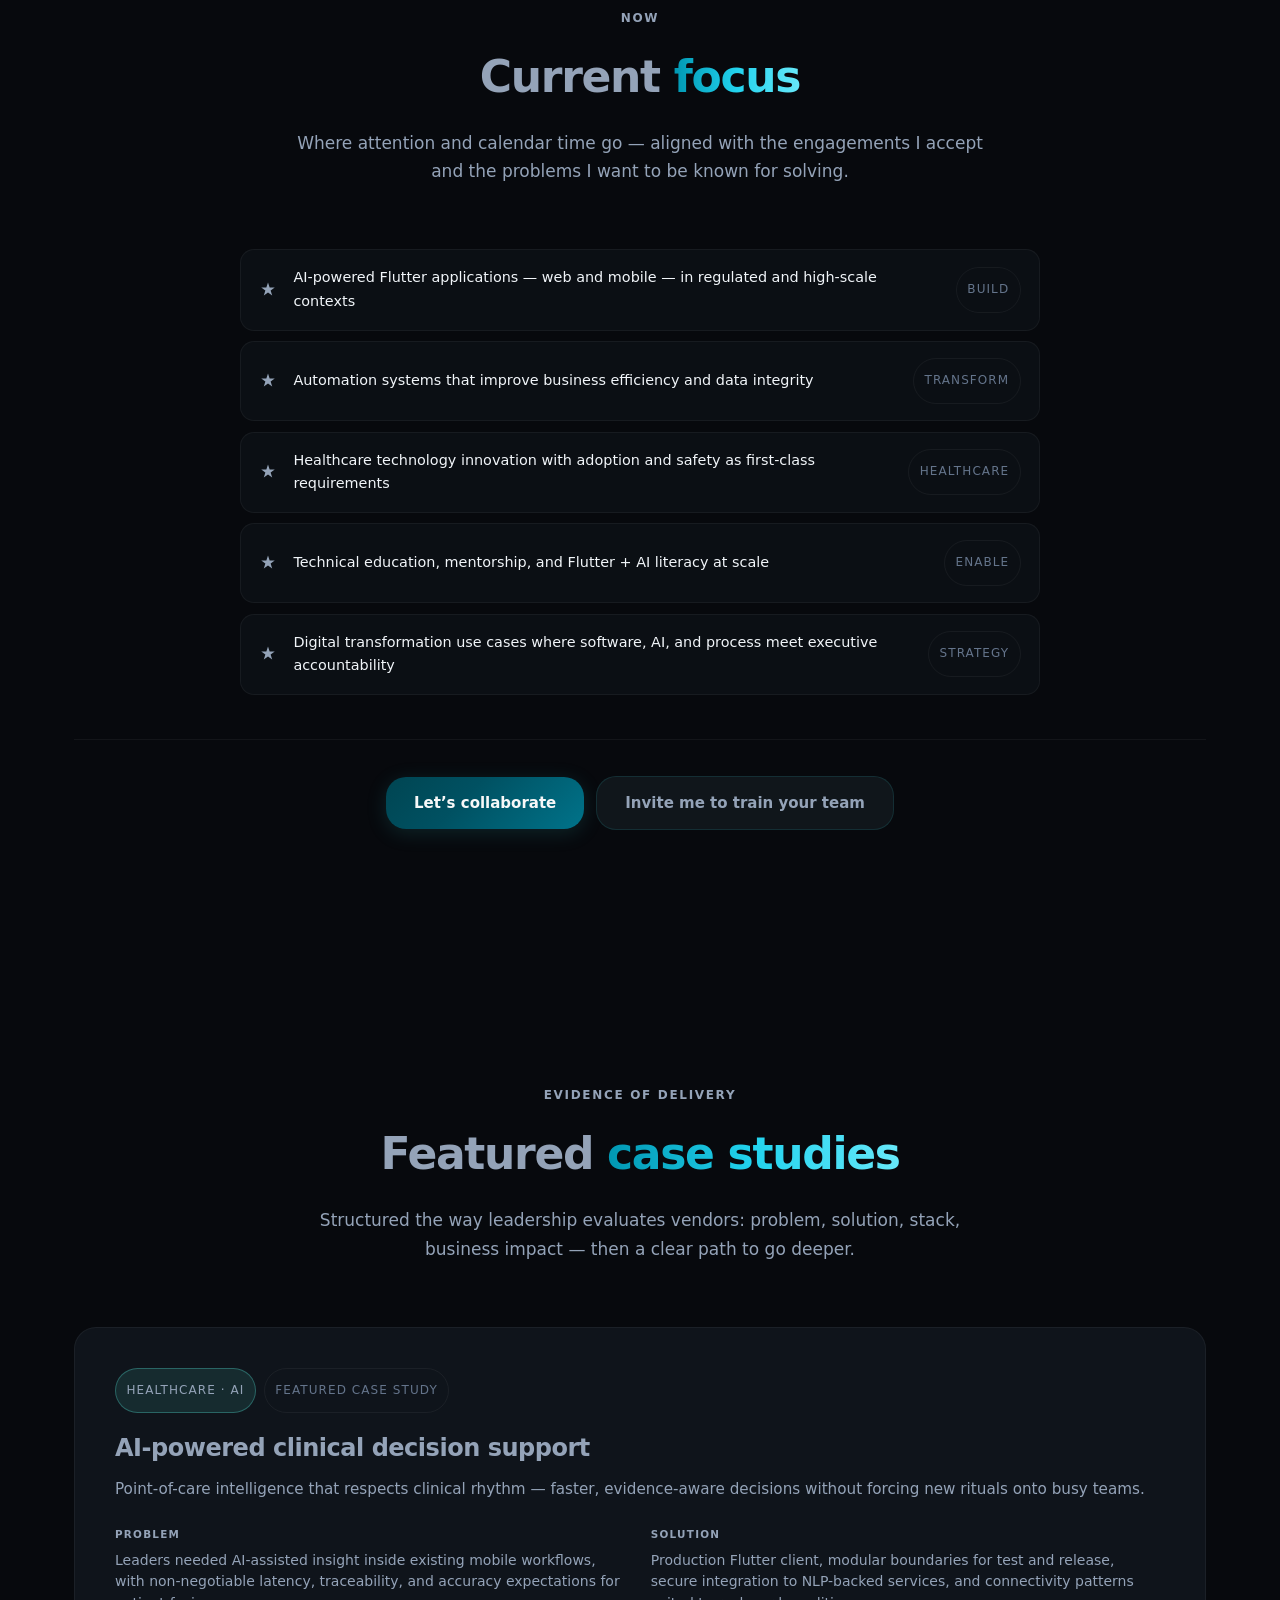
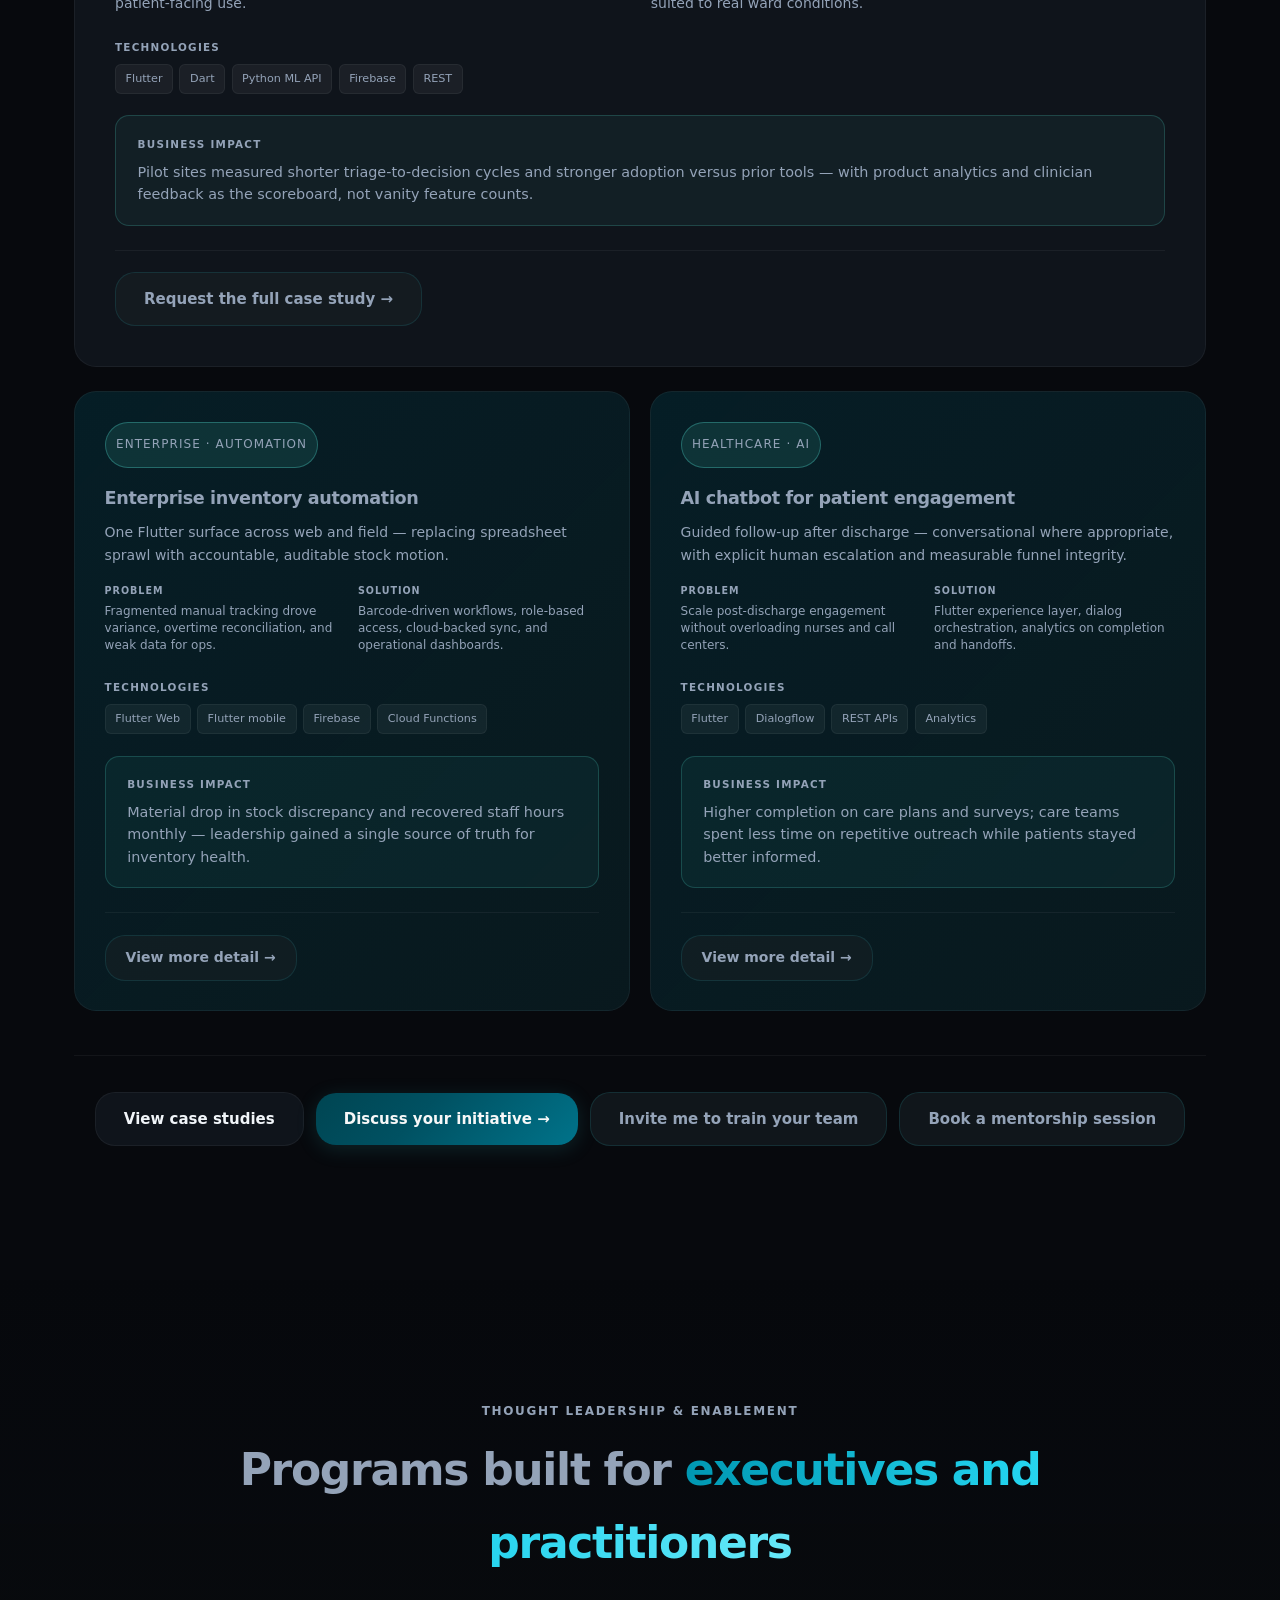
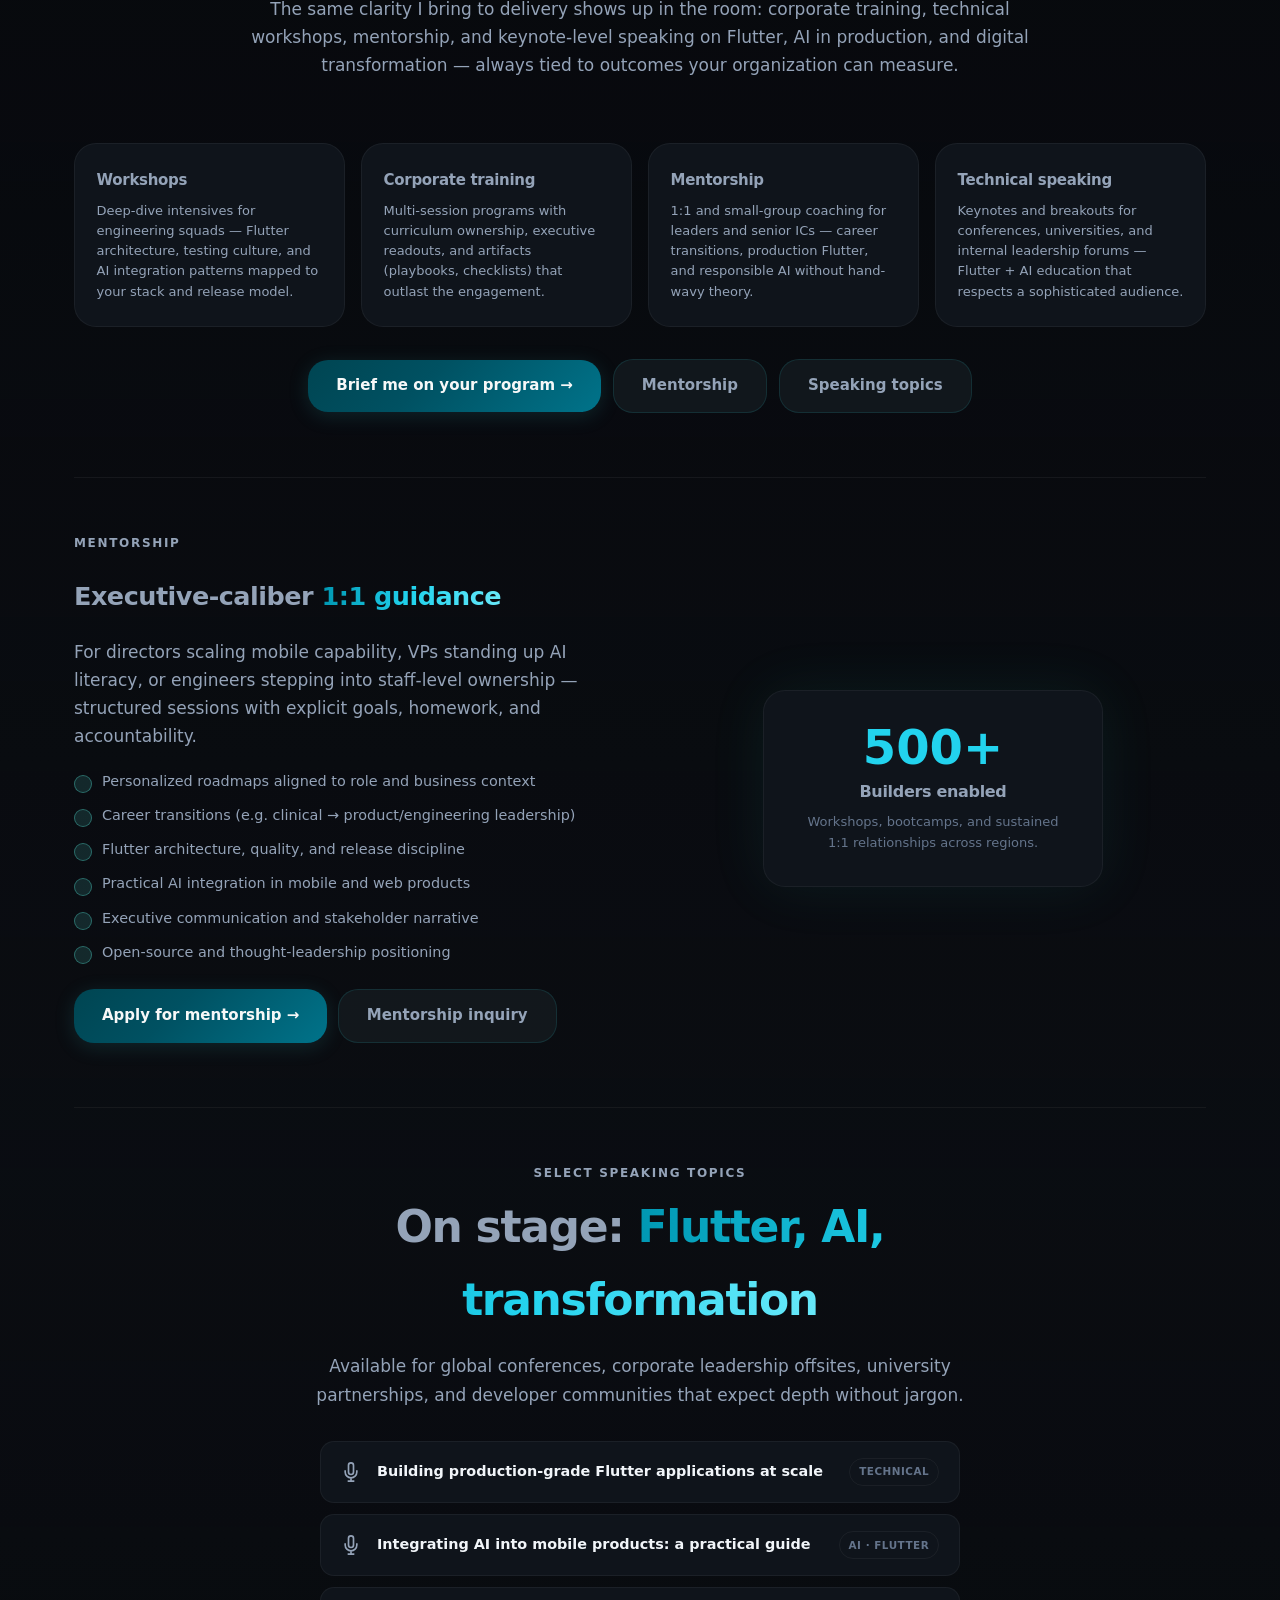
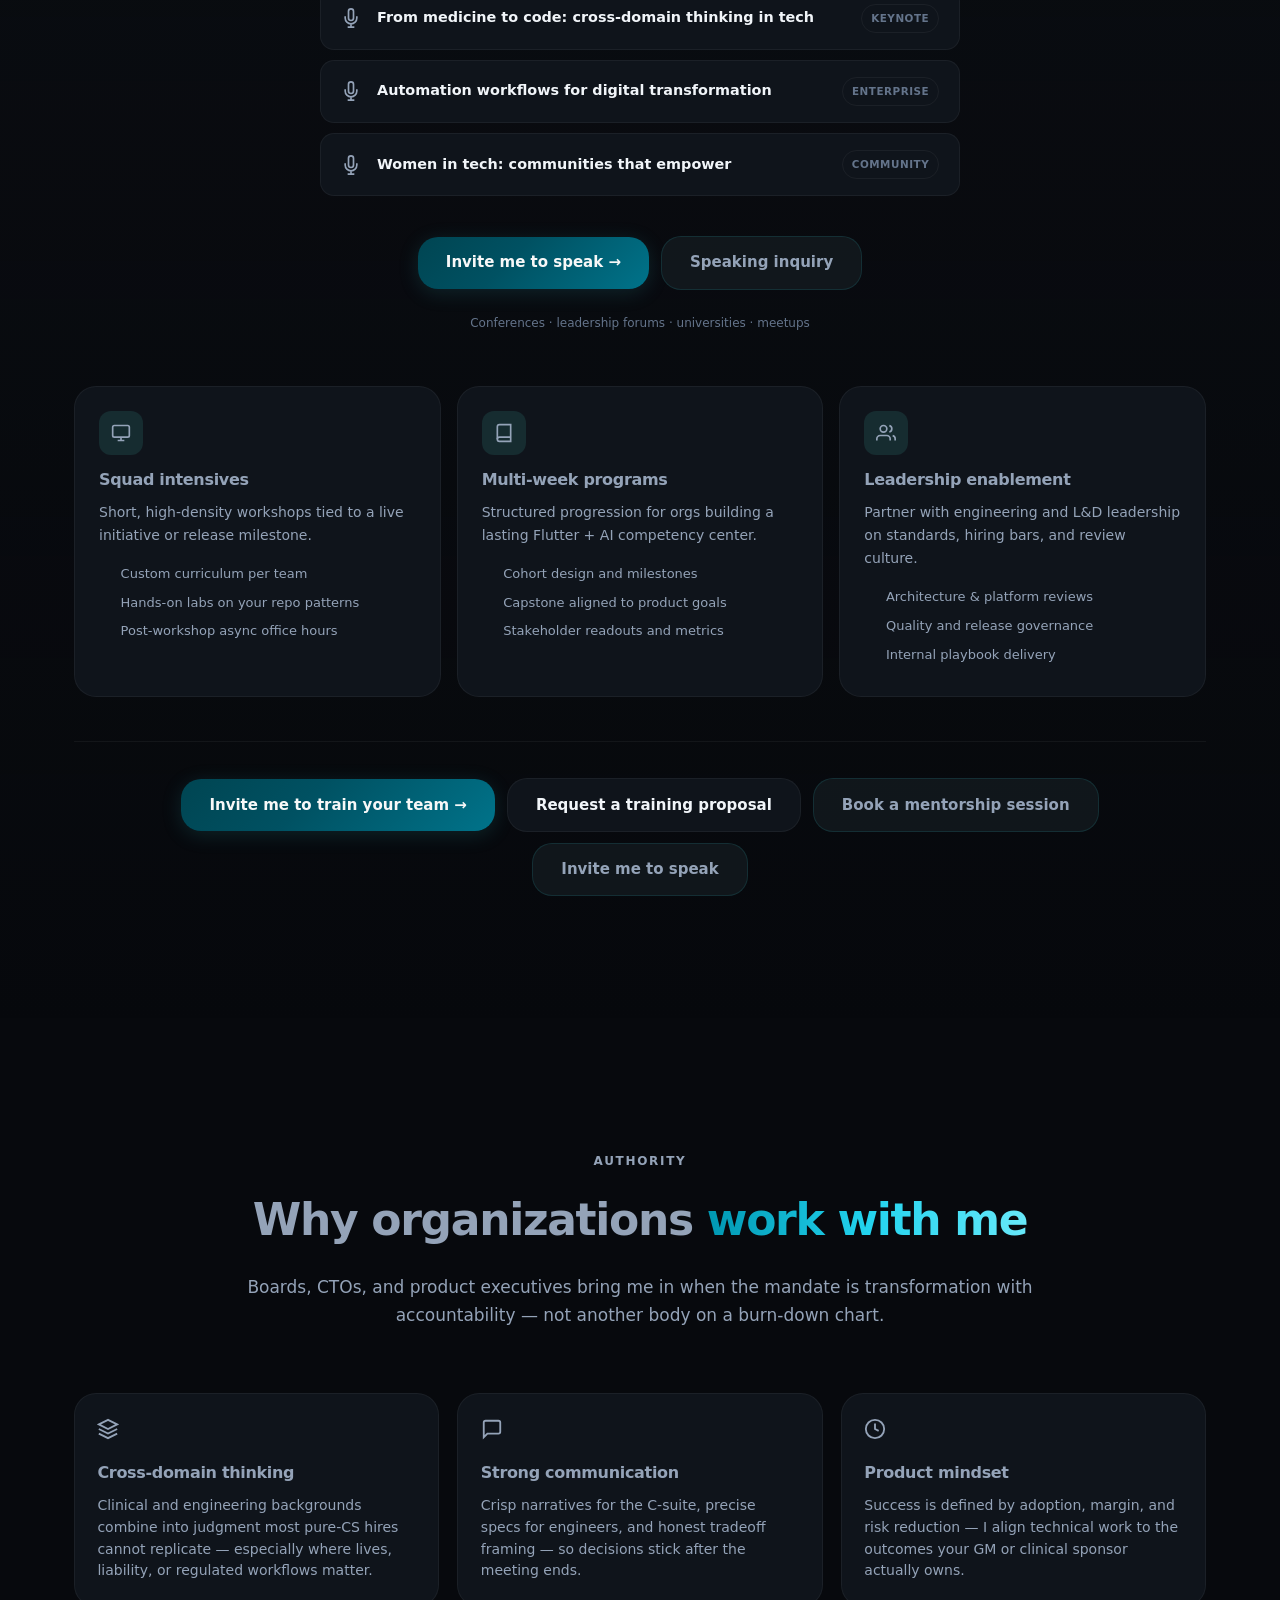
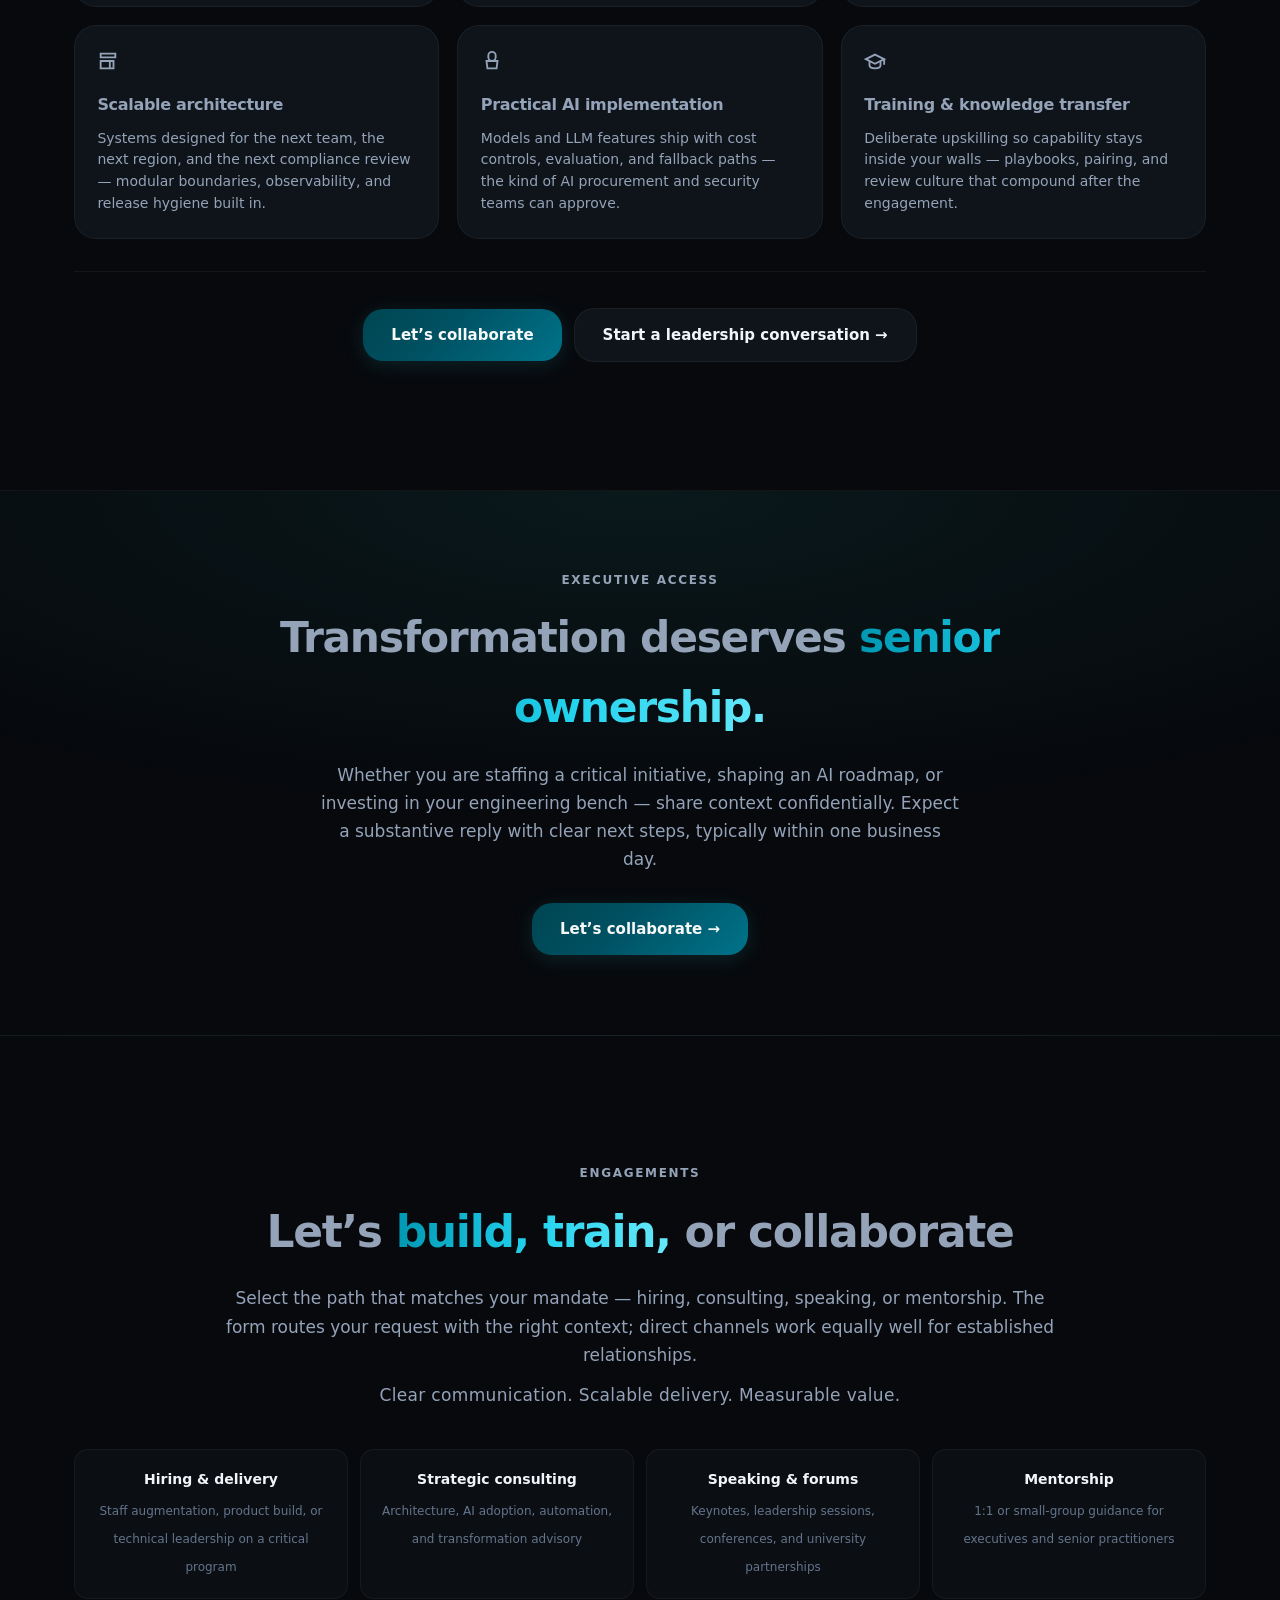
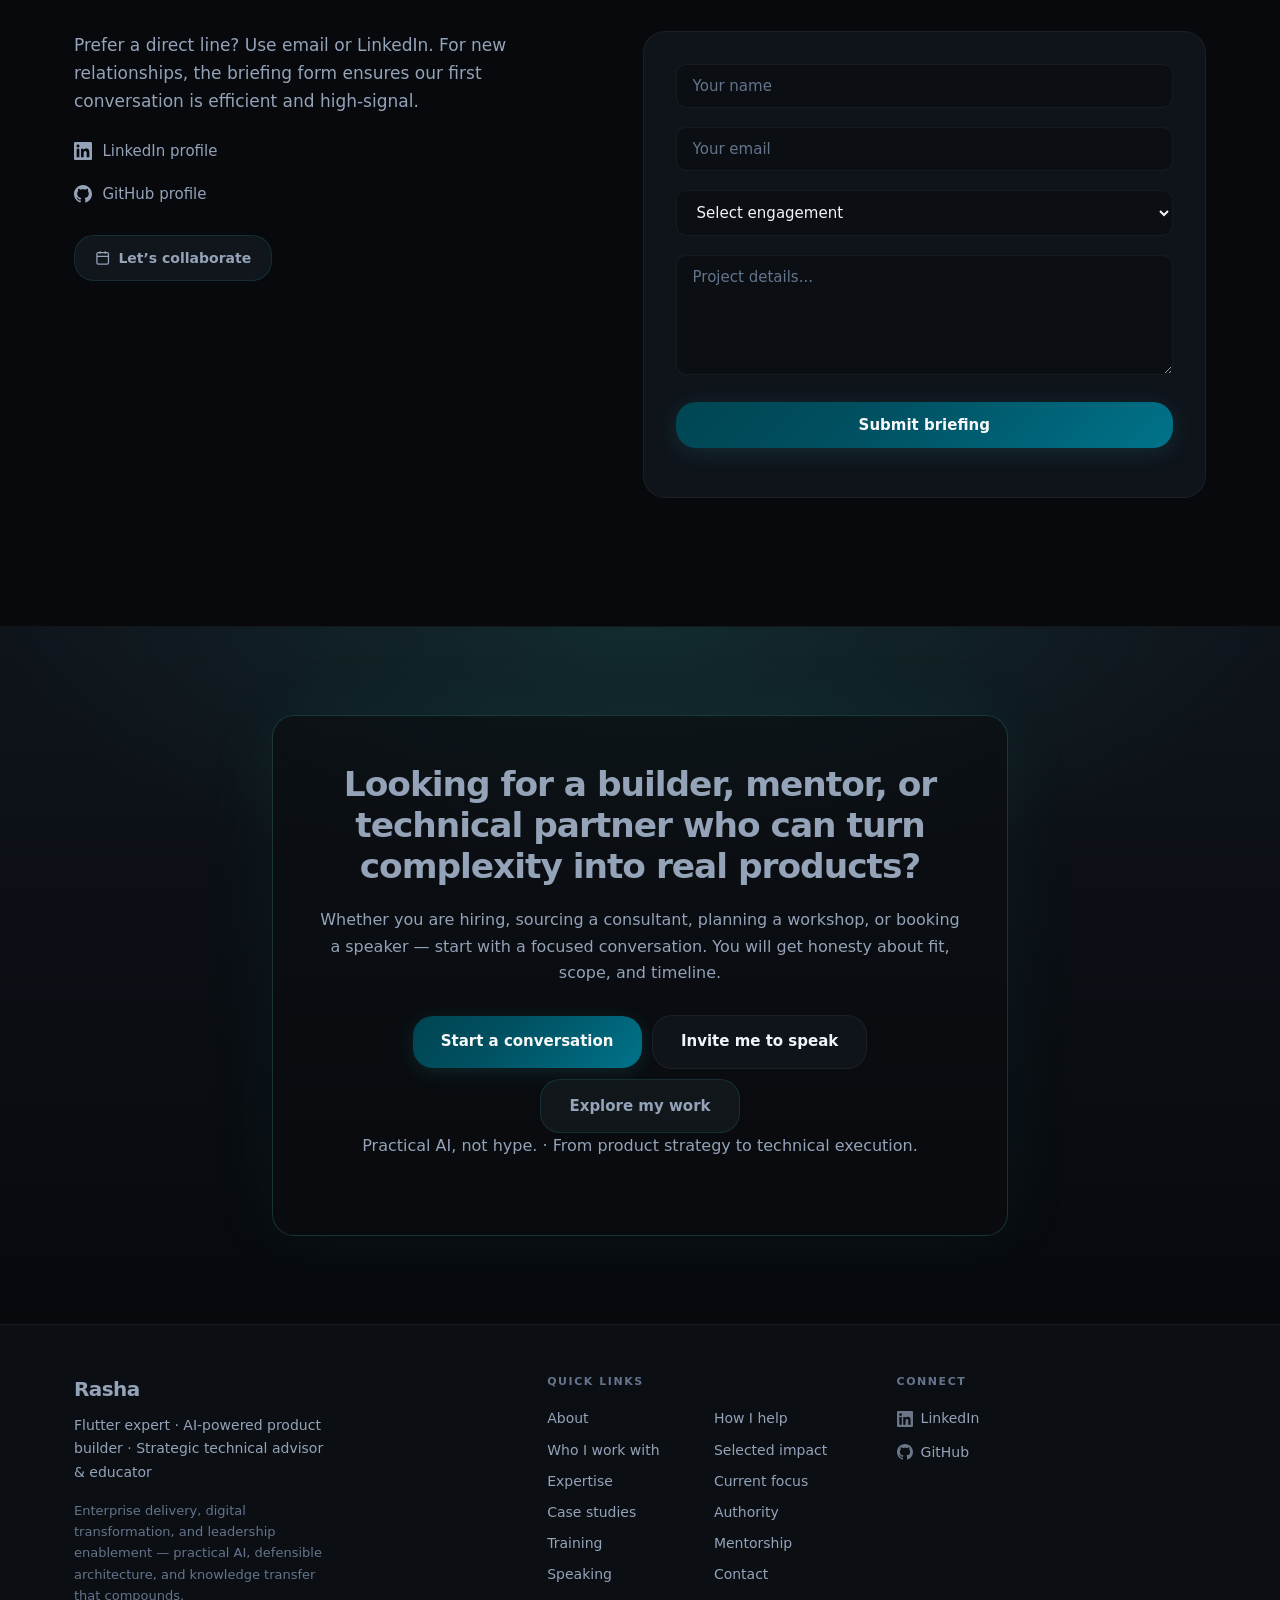
==== commit 1f9244a8: "Social Preview / Open Graph Thumbnail" ====
--- a/index.html
+++ b/index.html
@@ -7,7 +7,23 @@
       name="description"
       content="Rasha — Flutter expert, AI-powered product builder, and executive technical advisor. Enterprise delivery, digital transformation, training, and thought leadership."
     />
-    <title>Rasha — Flutter Expert, AI Product Builder &amp; Strategic Technical Advisor</title>
+  <!-- Primary Meta -->
+<title>Rasha Omran | Flutter & AI Engineer</title>
+<meta name="description" content="I build Flutter platforms and AI-driven products that survive enterprise reality." />
+
+<!-- Open Graph (Facebook / WhatsApp / LinkedIn) -->
+<meta property="og:type" content="website" />
+<meta property="og:title" content="Rasha Omran | Flutter & AI Engineer" />
+<meta property="og:description" content="I build scalable Flutter apps and AI-driven systems for real-world production." />
+<meta property="og:image" content="https://rashaomran.github.io/rashaomran/assets/og-image.jpg" />
+<meta property="og:url" content="https://rashaomran.github.io" />
+
+<!-- Twitter Card -->
+<meta name="twitter:card" content="summary_large_image" />
+<meta name="twitter:title" content="Rasha Omran | Flutter & AI Engineer" />
+<meta name="twitter:description" content="Building production-ready Flutter & AI systems." />
+<meta name="twitter:image" content="https://rashaomran.github.io/rashaomran/assets/og-image.jpg" />
+
     <link rel="preconnect" href="https://fonts.googleapis.com" />
     <link rel="preconnect" href="https://fonts.gstatic.com" crossorigin />
    <!--  <link href="https://fonts.googleapis.com/css2?family=Inter:wght@400;500;600;700;800&family=Space+Grotesk:wght@500;600;700&display=swap" rel="stylesheet">
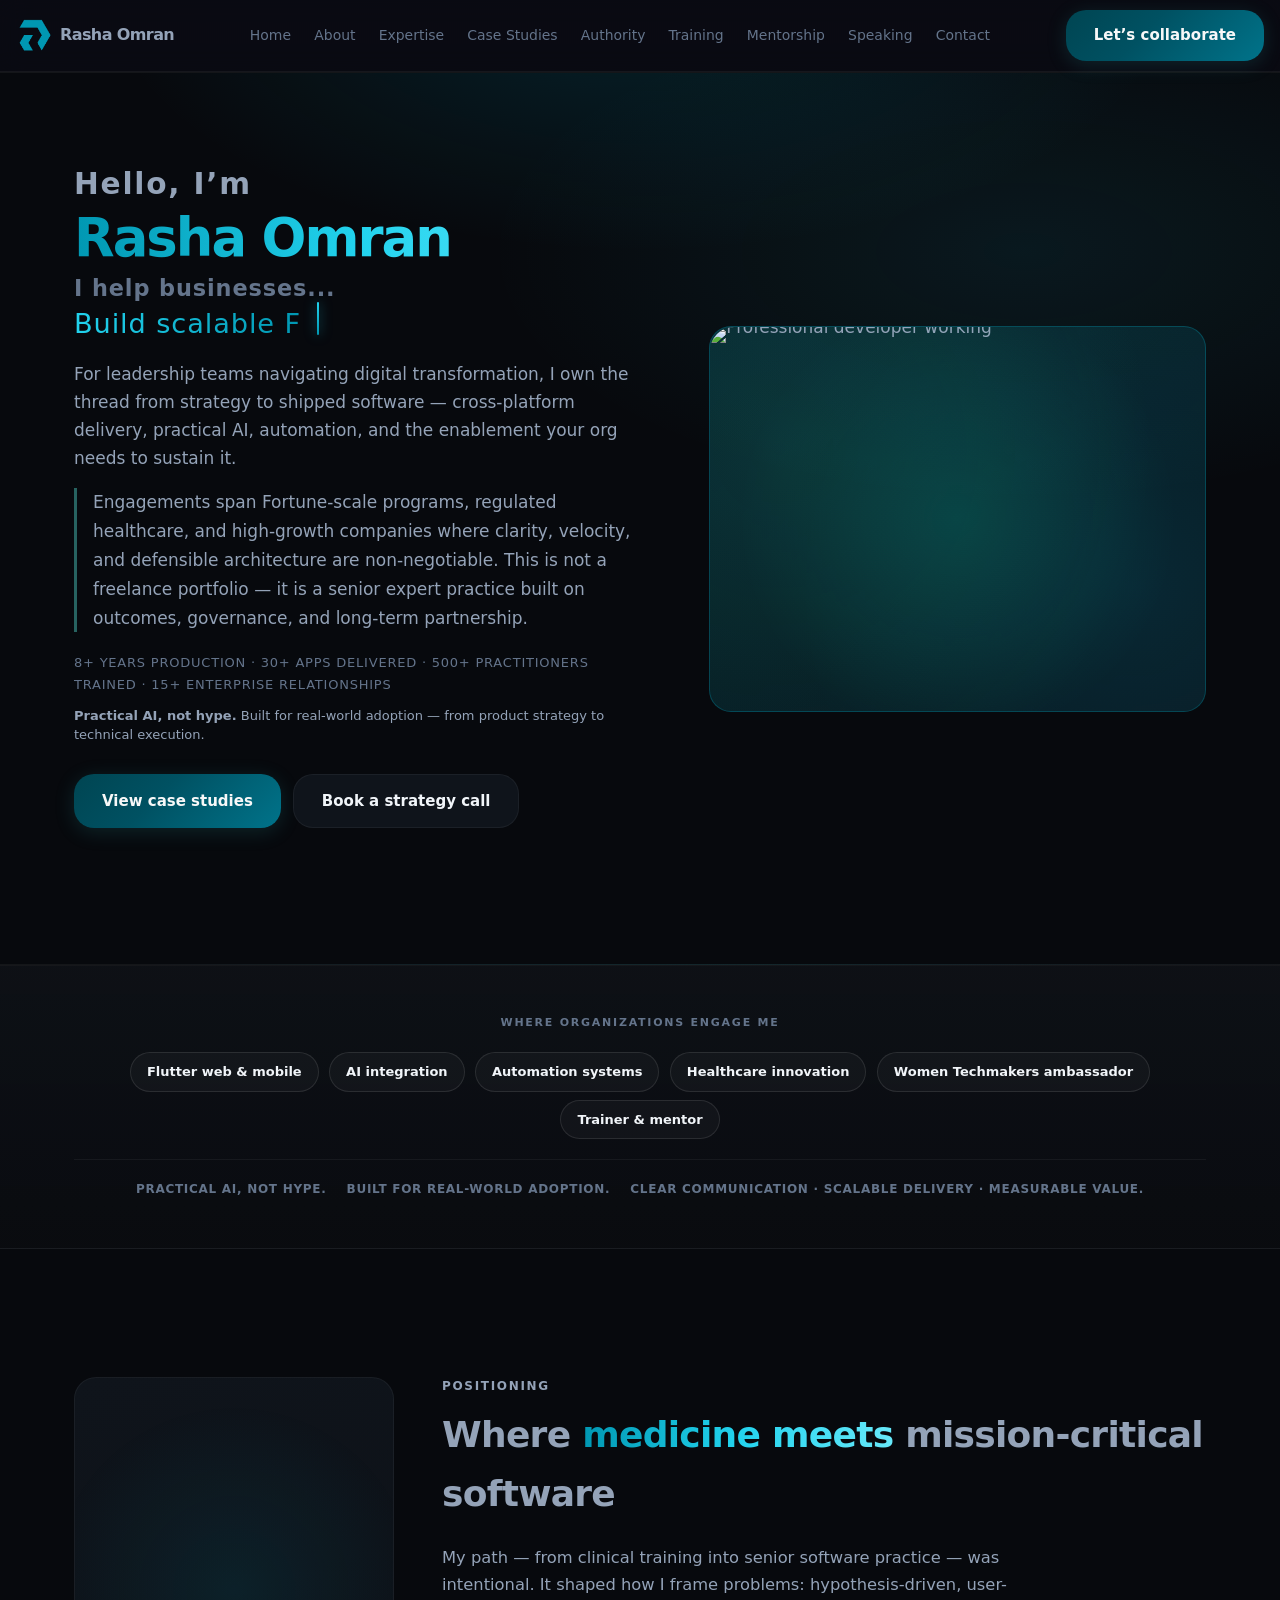
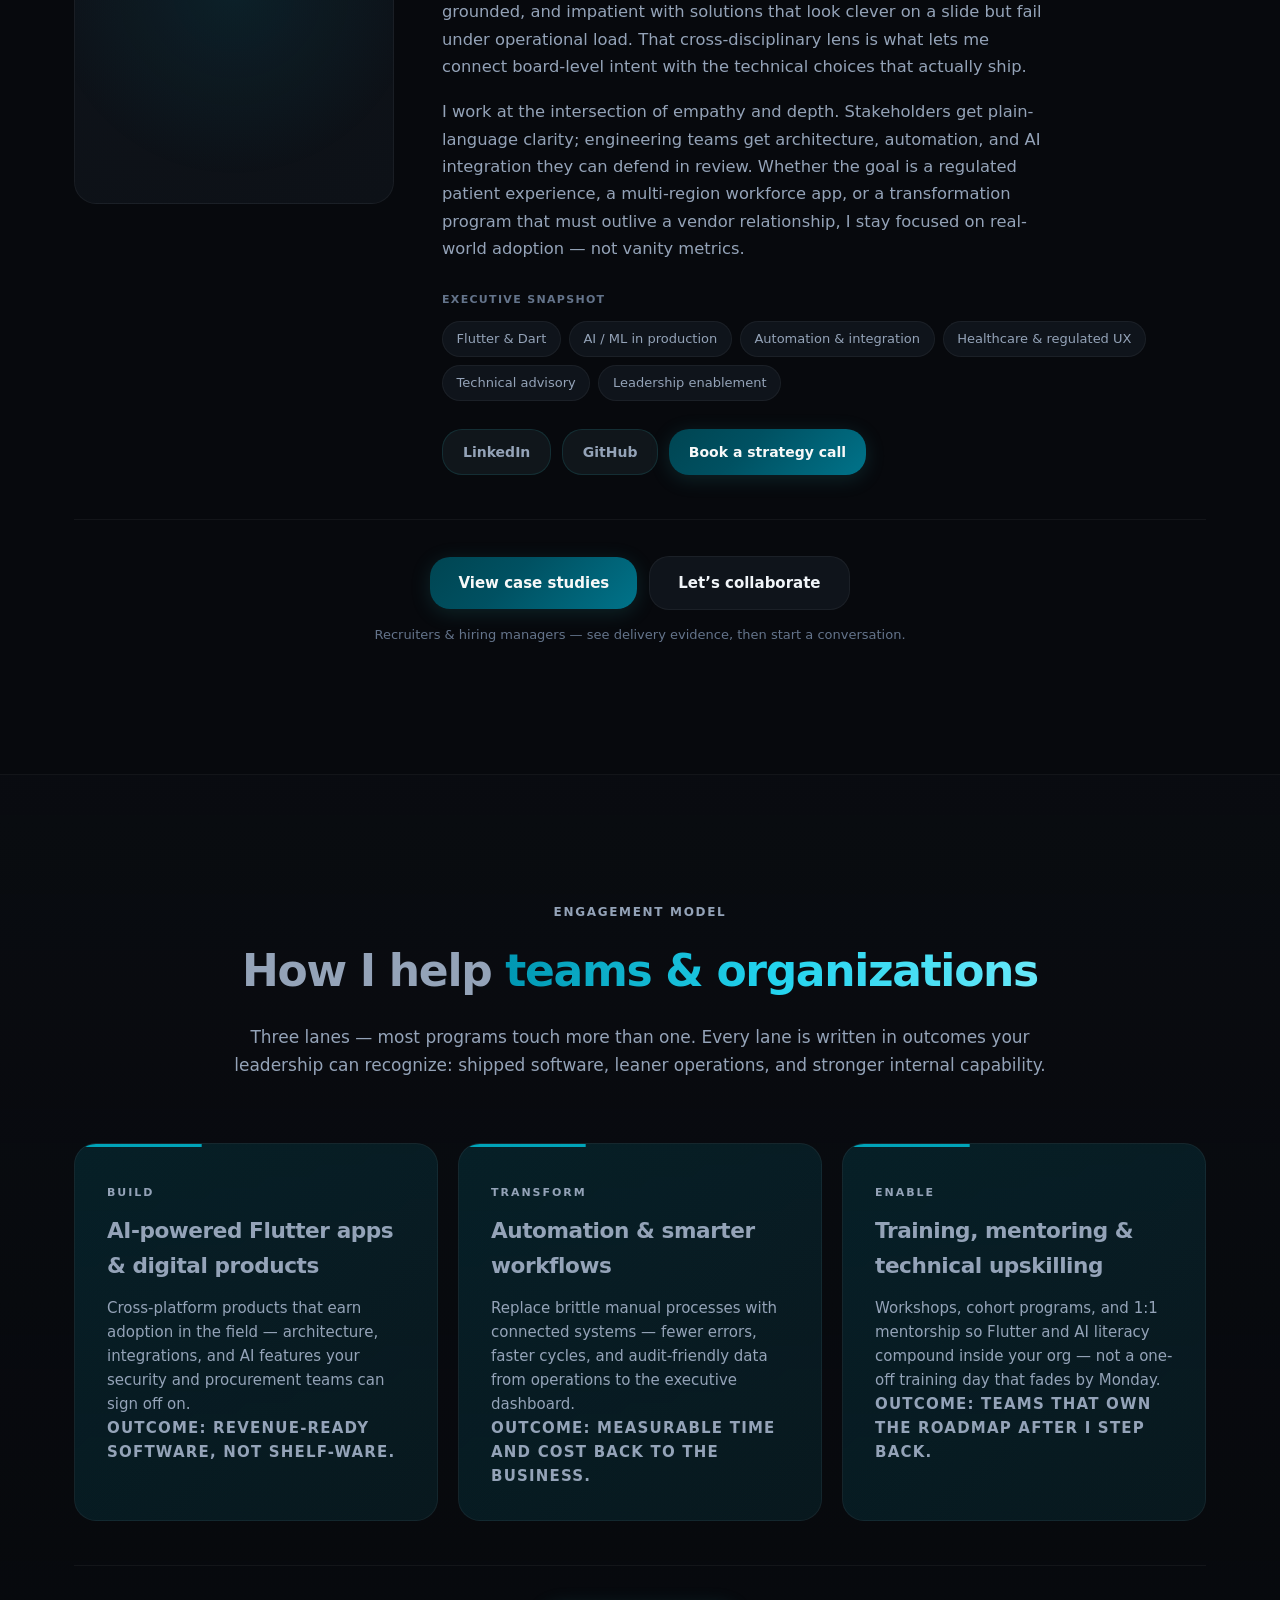
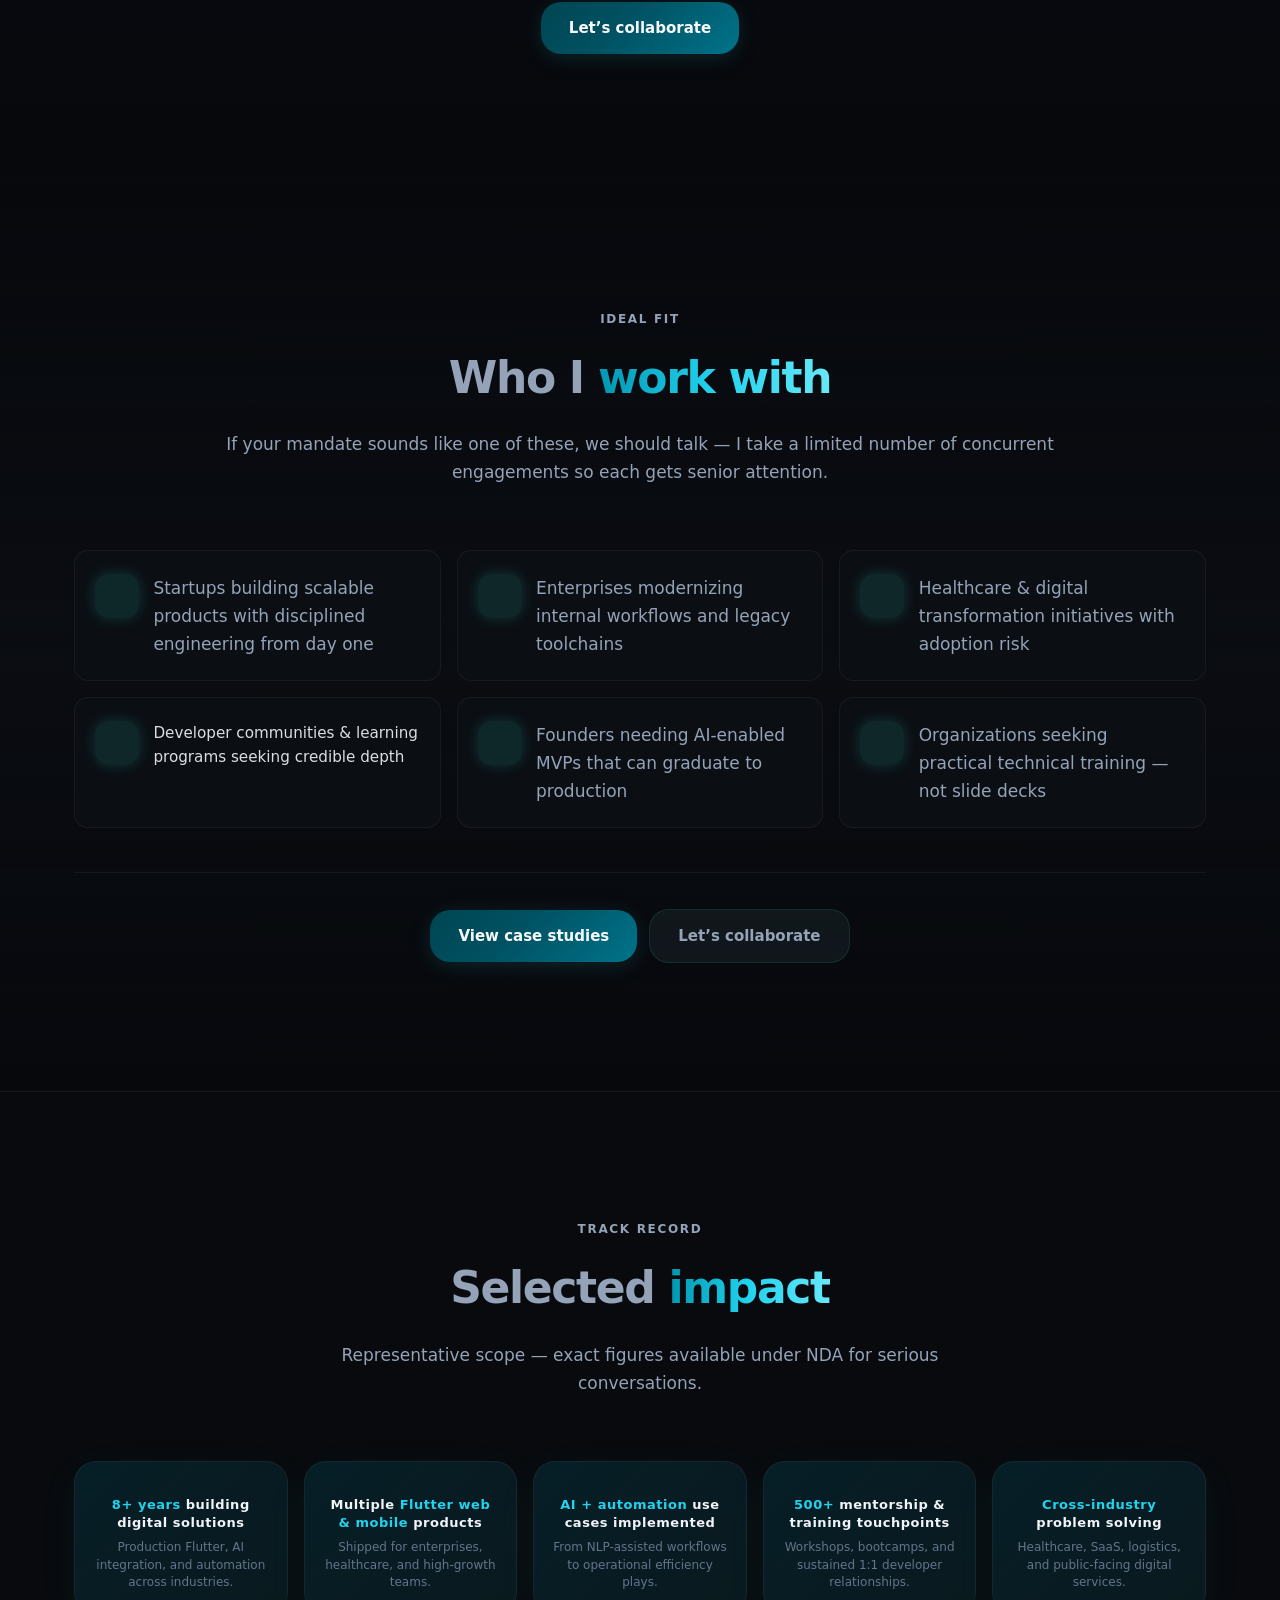
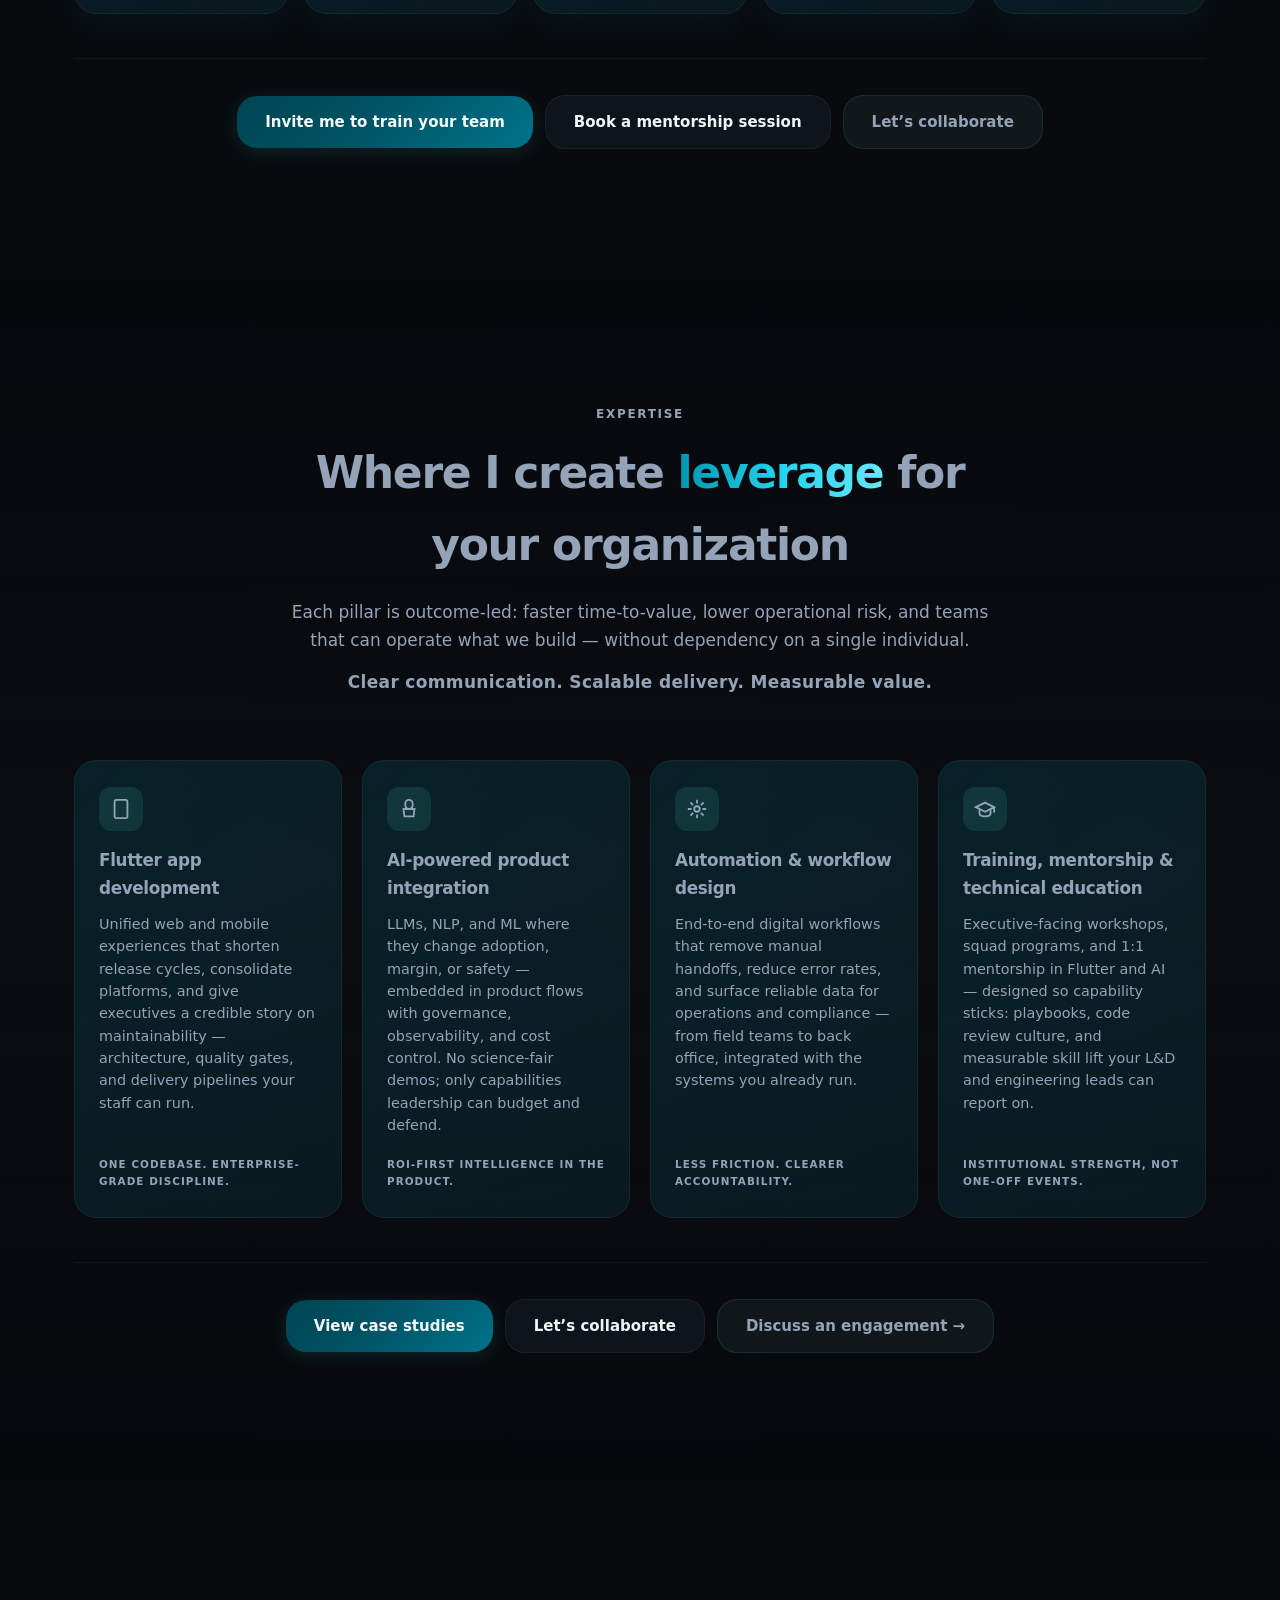
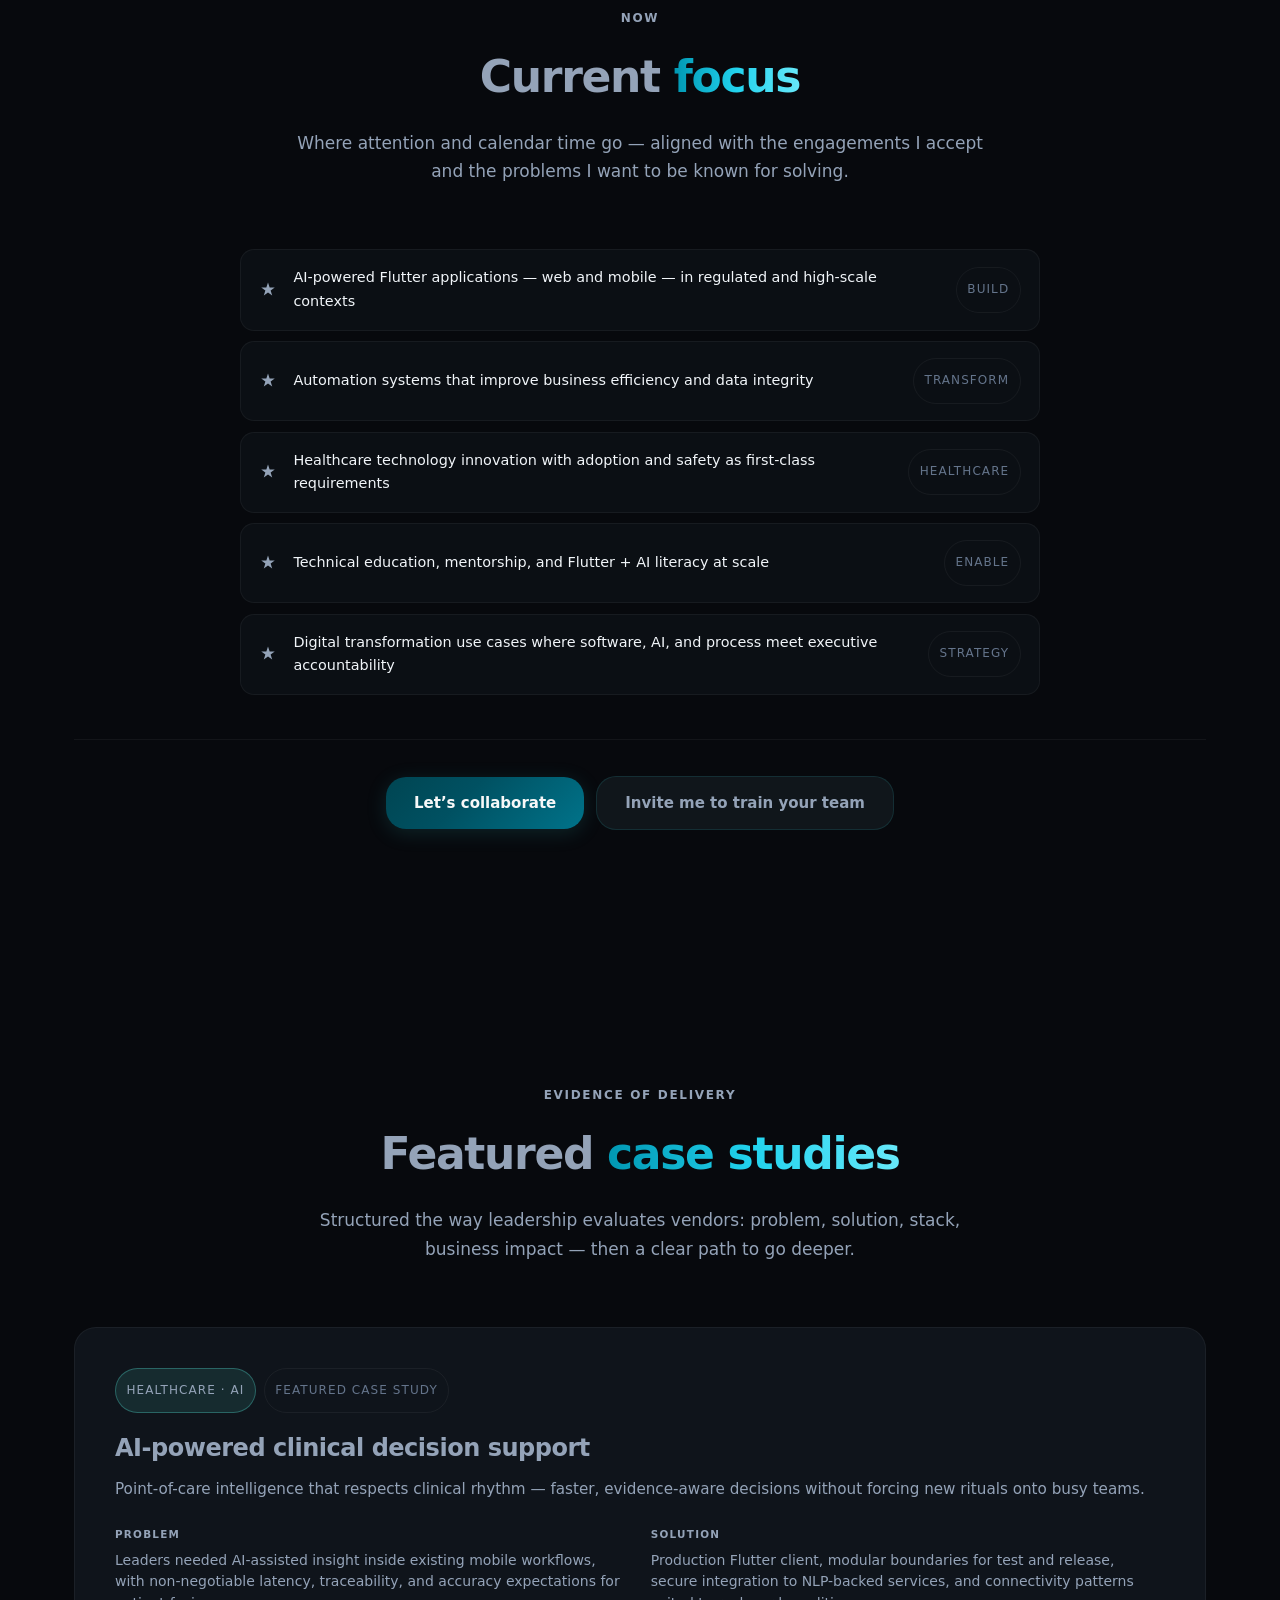
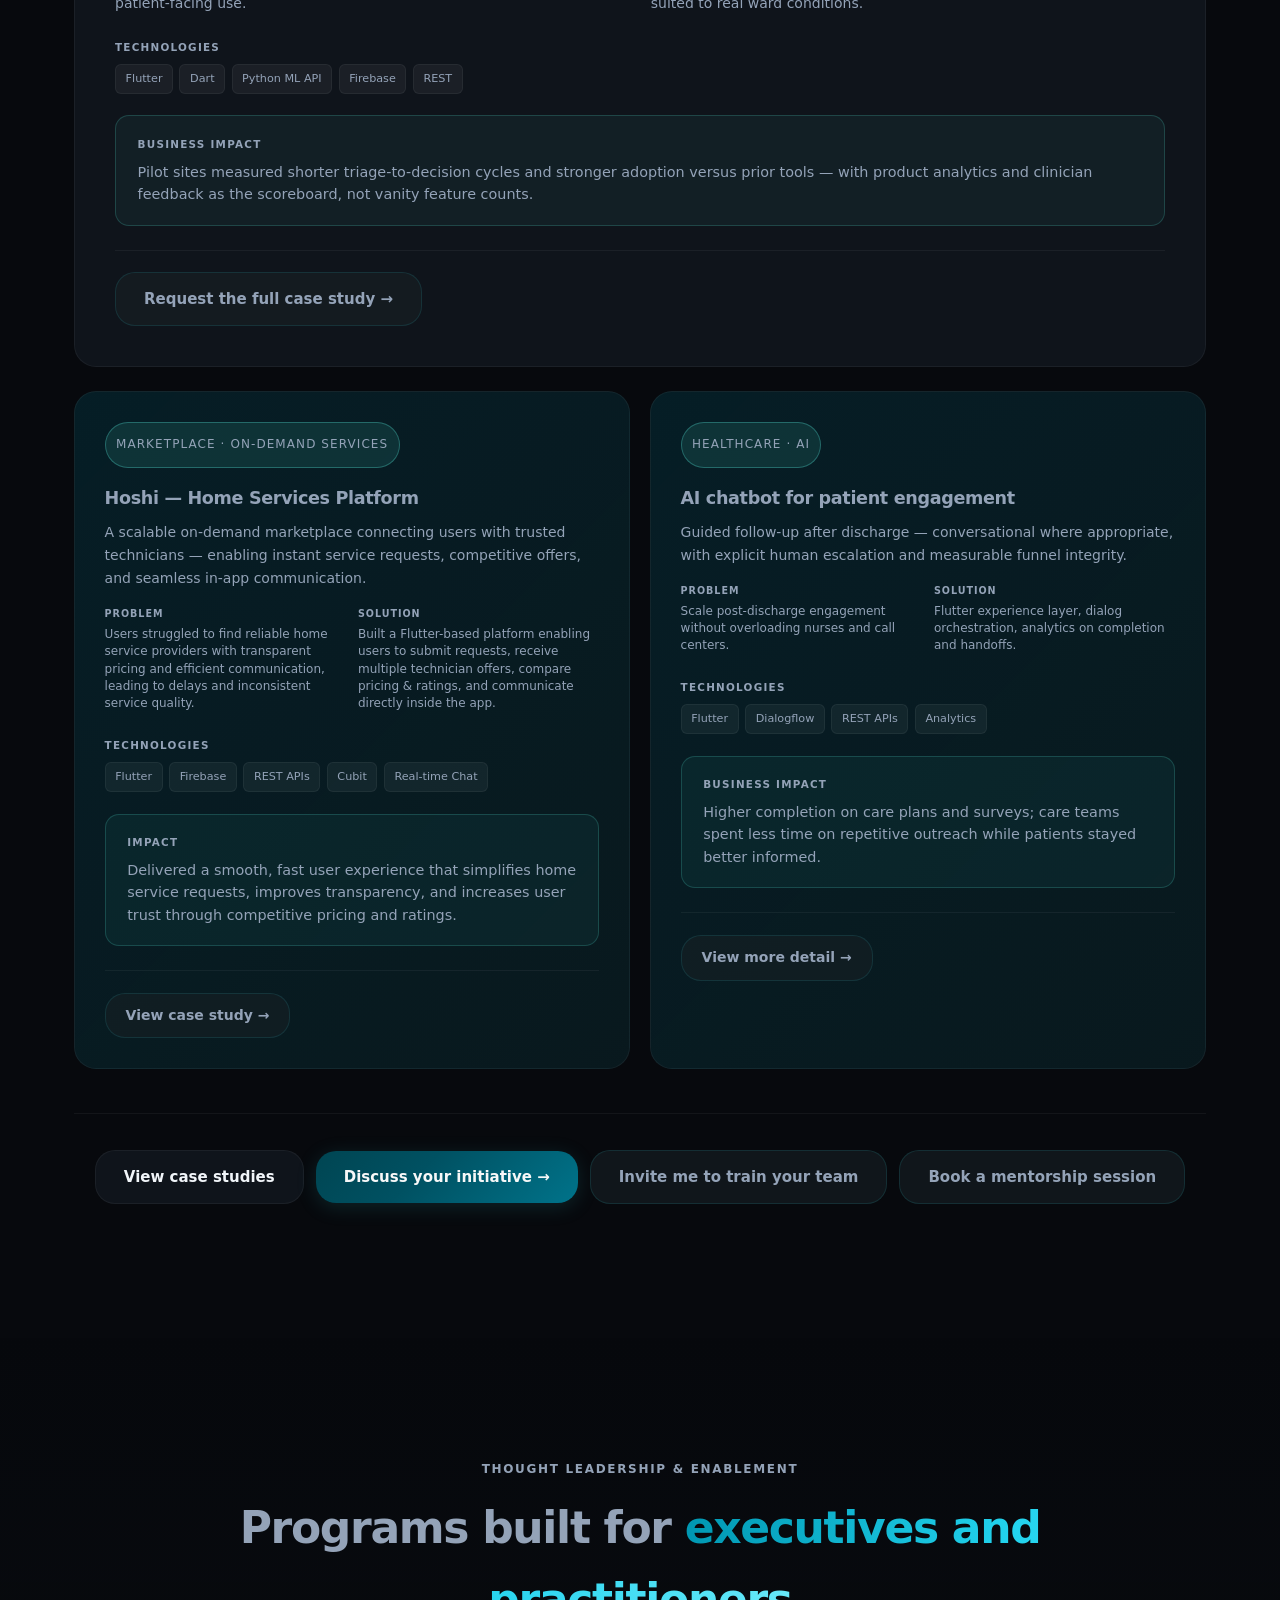
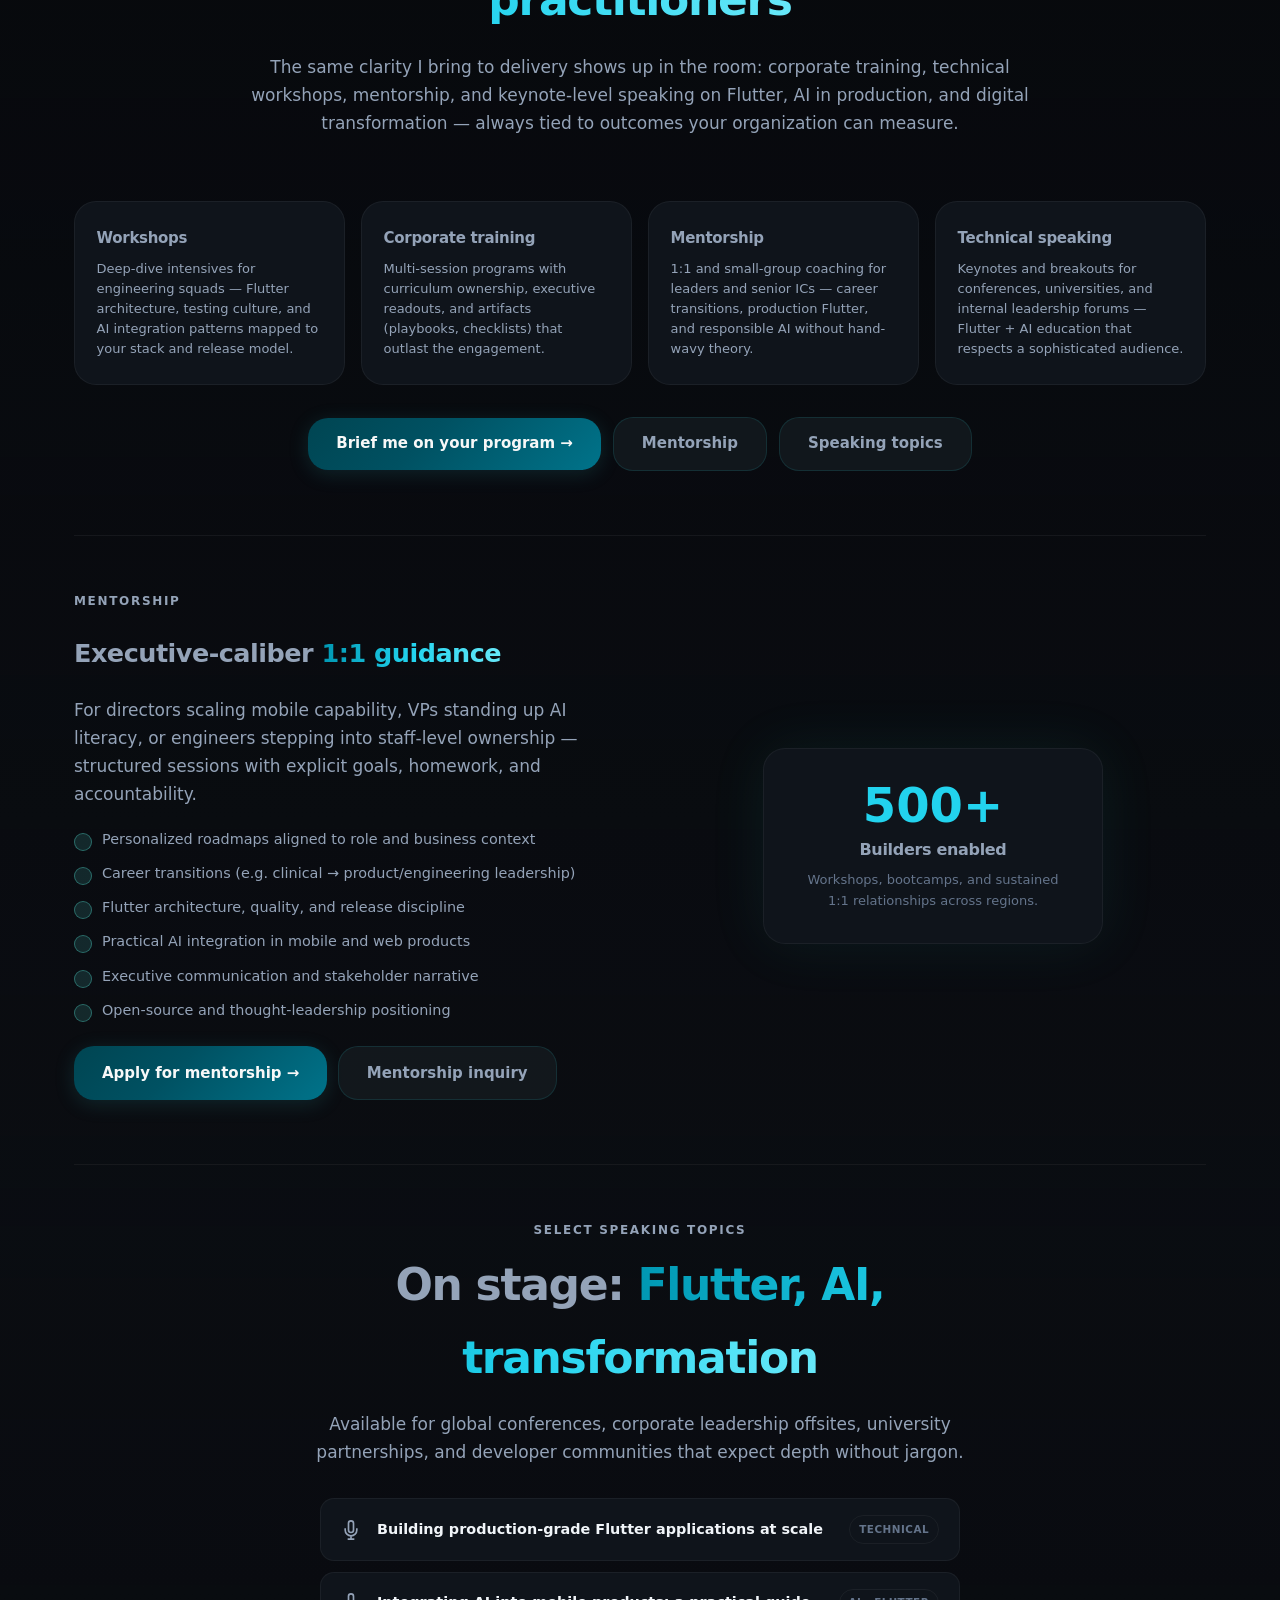
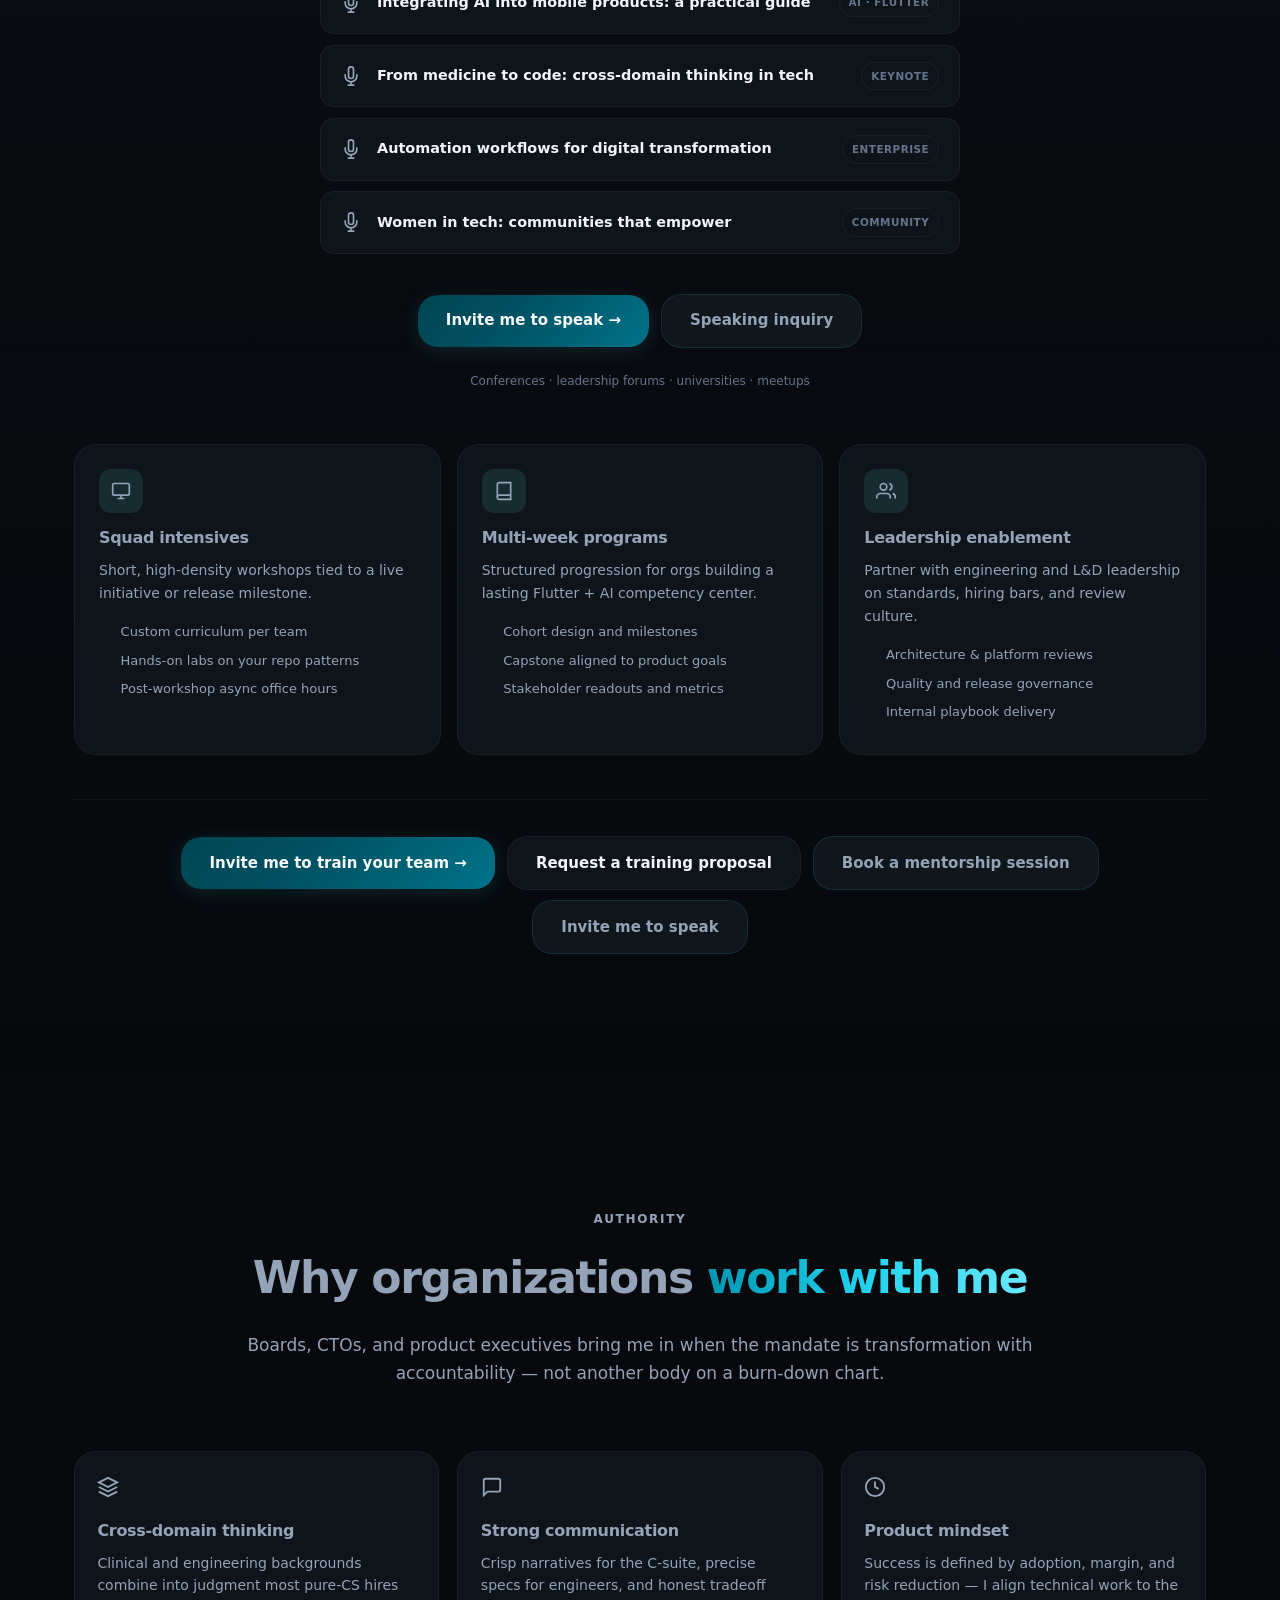
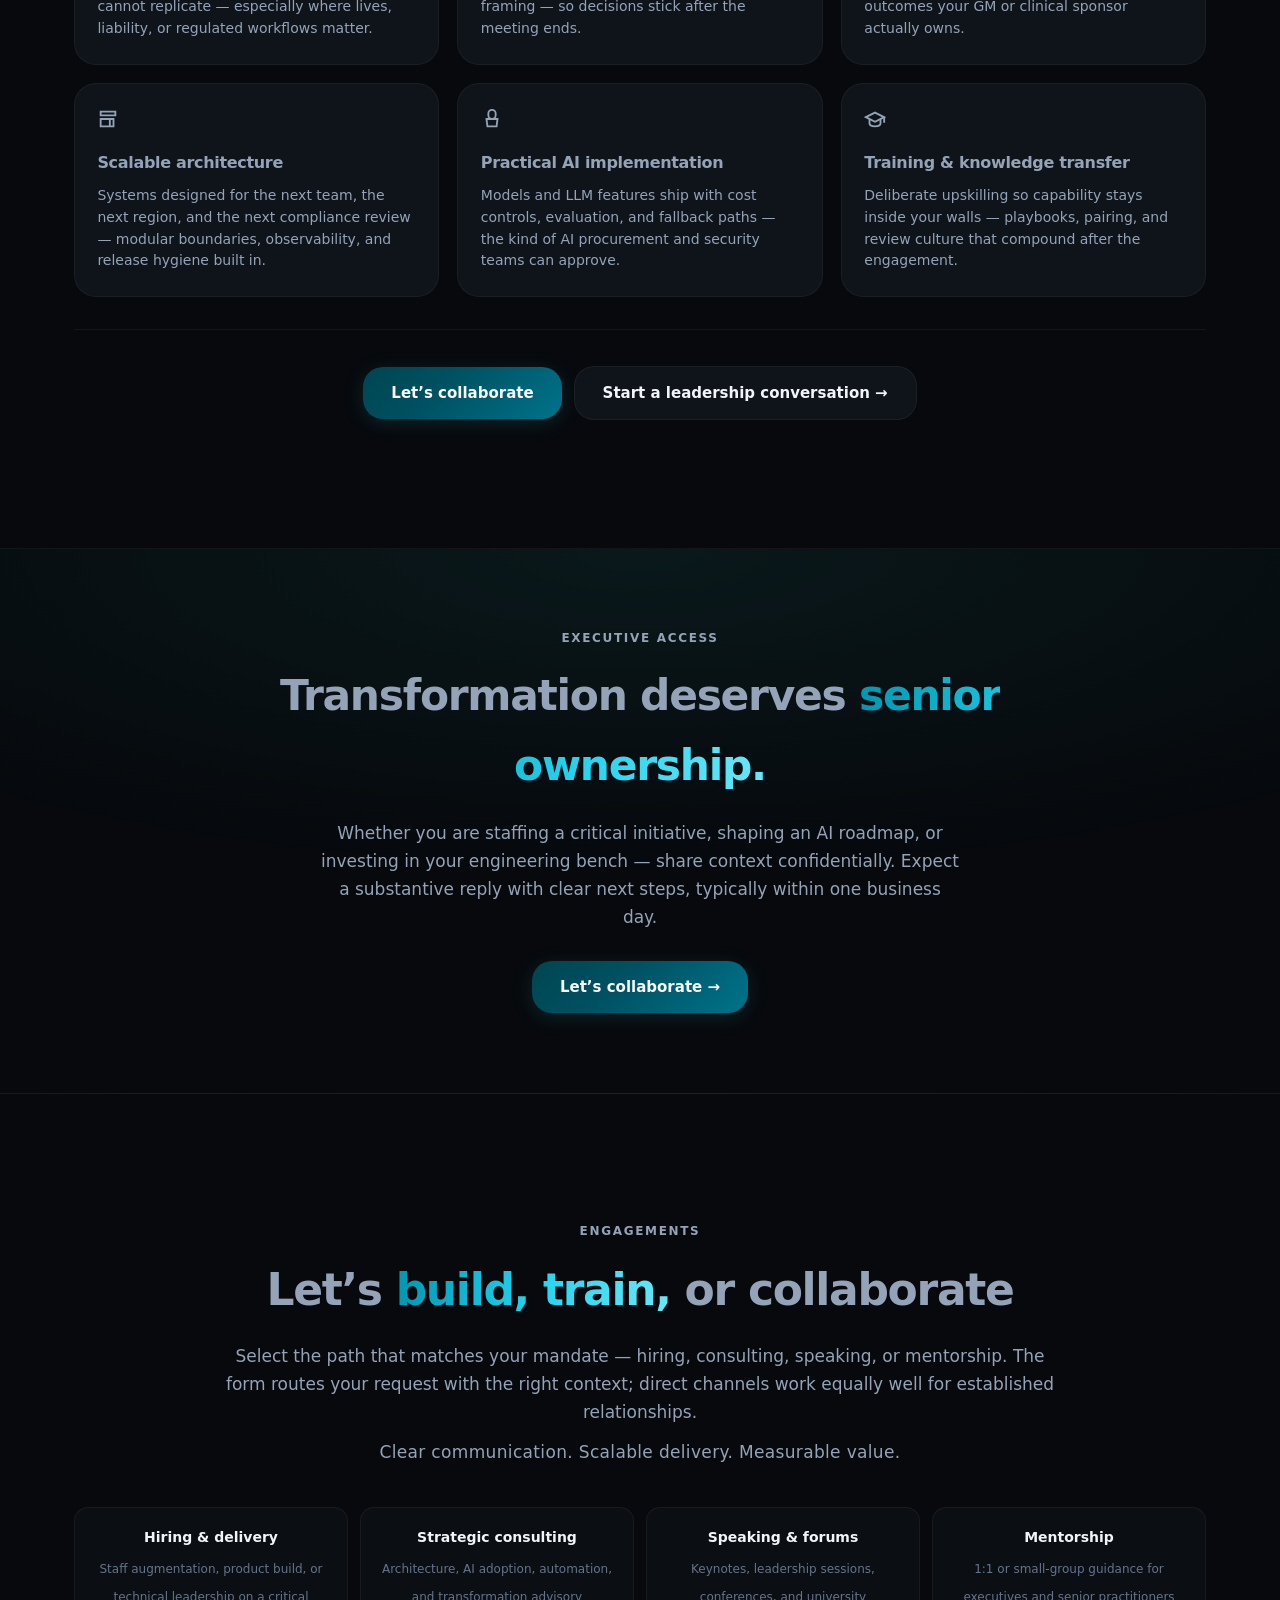
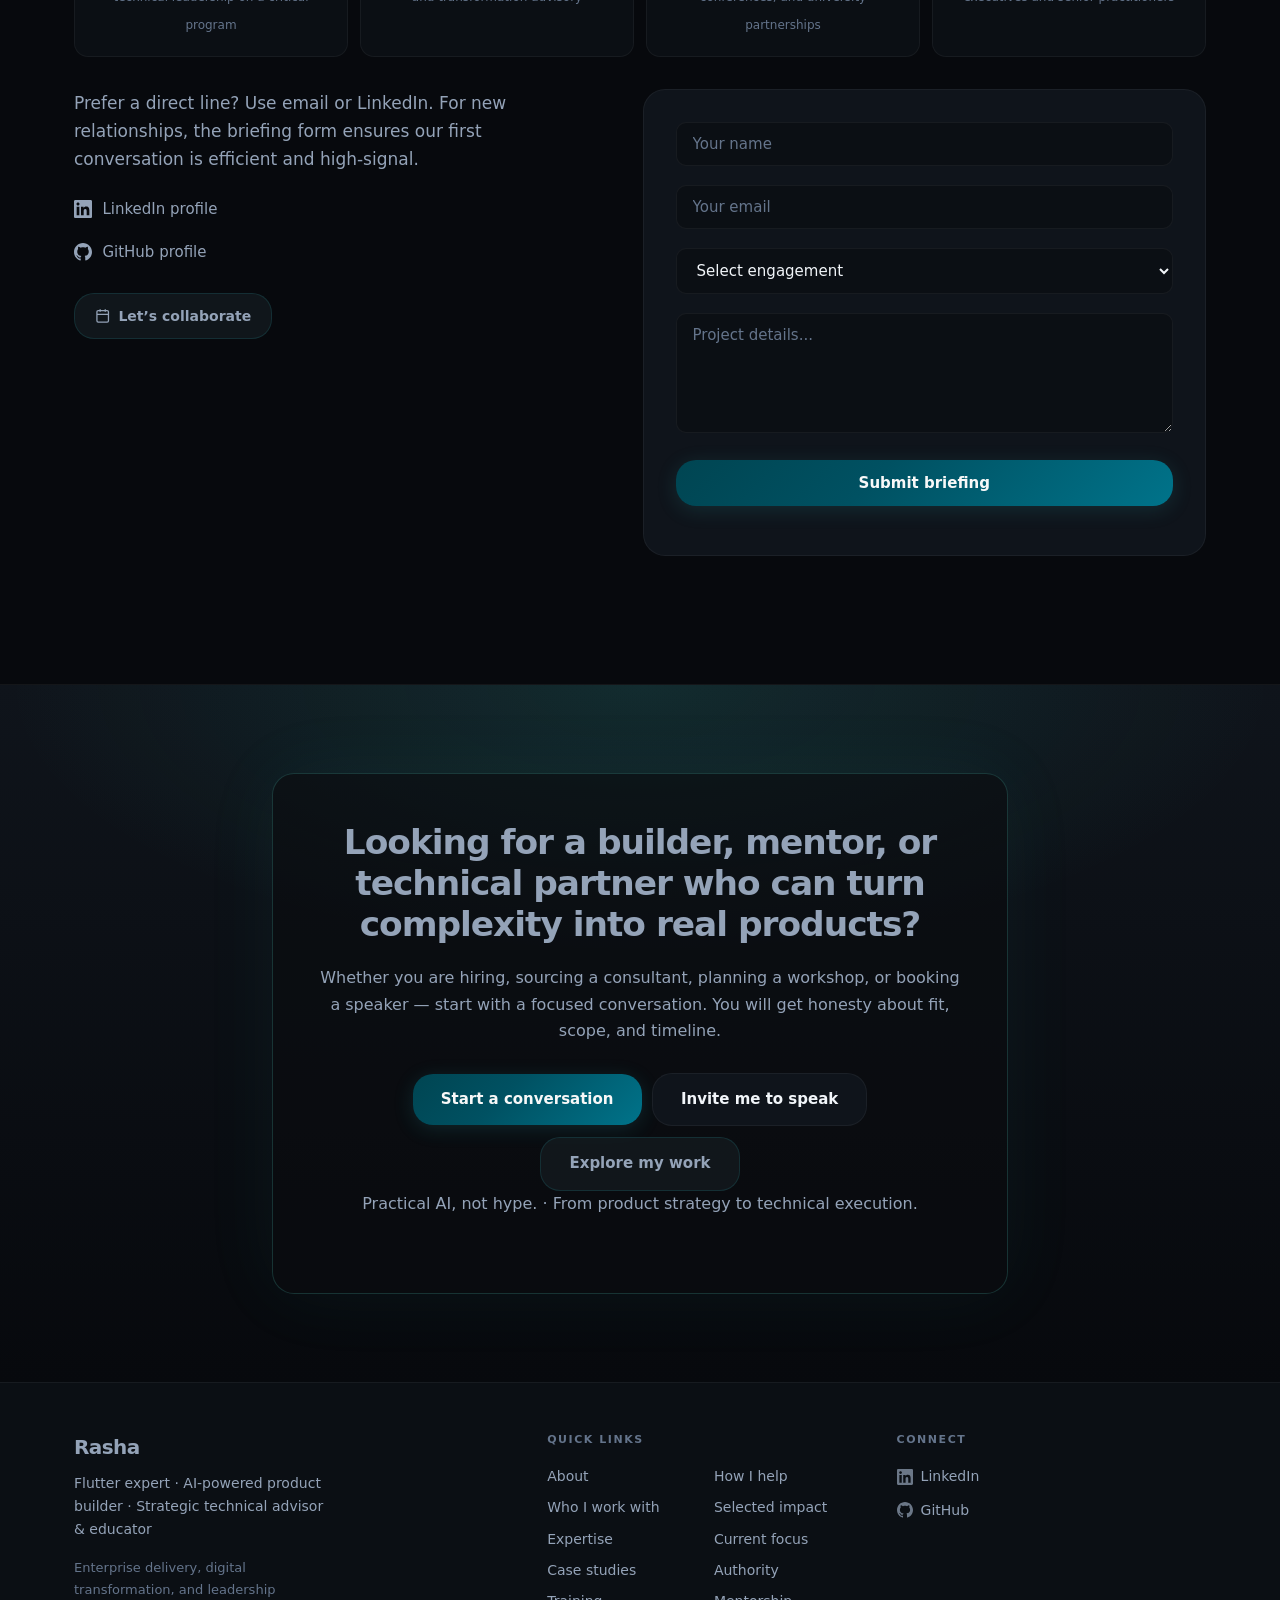
==== commit f27066ba: "add Hoshi app" ====
--- a/index.html
+++ b/index.html
@@ -543,6 +543,7 @@
           </header>
 
           <article class="case-featured reveal">
+             <a href="pages/project1.html" class="card-link"></a>
             <div class="case-tags">
               <span class="pill pill-teal">Healthcare · AI</span>
               <span class="pill pill-muted">Featured case study</span>
@@ -592,42 +593,66 @@
 
           <div class="case-grid-2">
             <article class="case-card reveal">
-              <div class="case-tags">
-                <span class="pill pill-teal">Enterprise · automation</span>
-              </div>
-              <h3>Enterprise inventory automation</h3>
-              <p class="summary">
-                One Flutter surface across web and field — replacing spreadsheet sprawl with
-                accountable, auditable stock motion.
-              </p>
-              <div class="mini-cols">
-                <div>
-                  <h4>Problem</h4>
-                  <p>Fragmented manual tracking drove variance, overtime reconciliation, and weak data for ops.</p>
-                </div>
-                <div>
-                  <h4>Solution</h4>
-                  <p>Barcode-driven workflows, role-based access, cloud-backed sync, and operational dashboards.</p>
-                </div>
-              </div>
-              <div class="case-field">
-                <h4>Technologies</h4>
-                <div class="case-tech">
-                  <span>Flutter Web</span><span>Flutter mobile</span><span>Firebase</span
-                  ><span>Cloud Functions</span>
-                </div>
-              </div>
-              <div class="case-impact-box">
-                <h4>Business impact</h4>
-                <p>
-                  Material drop in stock discrepancy and recovered staff hours monthly — leadership
-                  gained a single source of truth for inventory health.
-                </p>
-              </div>
-              <div class="case-study-cta">
-                <a href="#contact-form" class="btn btn-ghost">View more detail →</a>
-              </div>
-            </article>
+  
+  <div class="case-tags">
+    <span class="pill pill-teal">Marketplace · On-demand services</span>
+  </div>
+
+  <h3>Hoshi — Home Services Platform</h3>
+
+  <p class="summary">
+    A scalable on-demand marketplace connecting users with trusted technicians —
+    enabling instant service requests, competitive offers, and seamless in-app communication.
+  </p>
+
+  <div class="mini-cols">
+
+    <div>
+      <h4>Problem</h4>
+      <p>
+        Users struggled to find reliable home service providers with transparent pricing
+        and efficient communication, leading to delays and inconsistent service quality.
+      </p>
+    </div>
+
+    <div>
+      <h4>Solution</h4>
+      <p>
+        Built a Flutter-based platform enabling users to submit requests, receive multiple
+        technician offers, compare pricing & ratings, and communicate directly inside the app.
+      </p>
+    </div>
+
+  </div>
+
+  <div class="case-field">
+    <h4>Technologies</h4>
+
+    <div class="case-tech">
+      <span>Flutter</span>
+      <span>Firebase</span>
+      <span>REST APIs</span>
+      <span>Cubit</span>
+      <span>Real-time Chat</span>
+    </div>
+  </div>
+
+  <div class="case-impact-box">
+    <h4>Impact</h4>
+
+    <p>
+      Delivered a smooth, fast user experience that simplifies home service requests,
+      improves transparency, and increases user trust through competitive pricing and ratings.
+    </p>
+  </div>
+
+  <div class="case-study-cta">
+    <a href="pages/project1.html" class="btn btn-ghost">
+      View case study →
+    </a>
+  </div>
+
+</article>
             <article class="case-card reveal reveal-delay-1">
               <div class="case-tags">
                 <span class="pill pill-teal">Healthcare · AI</span>
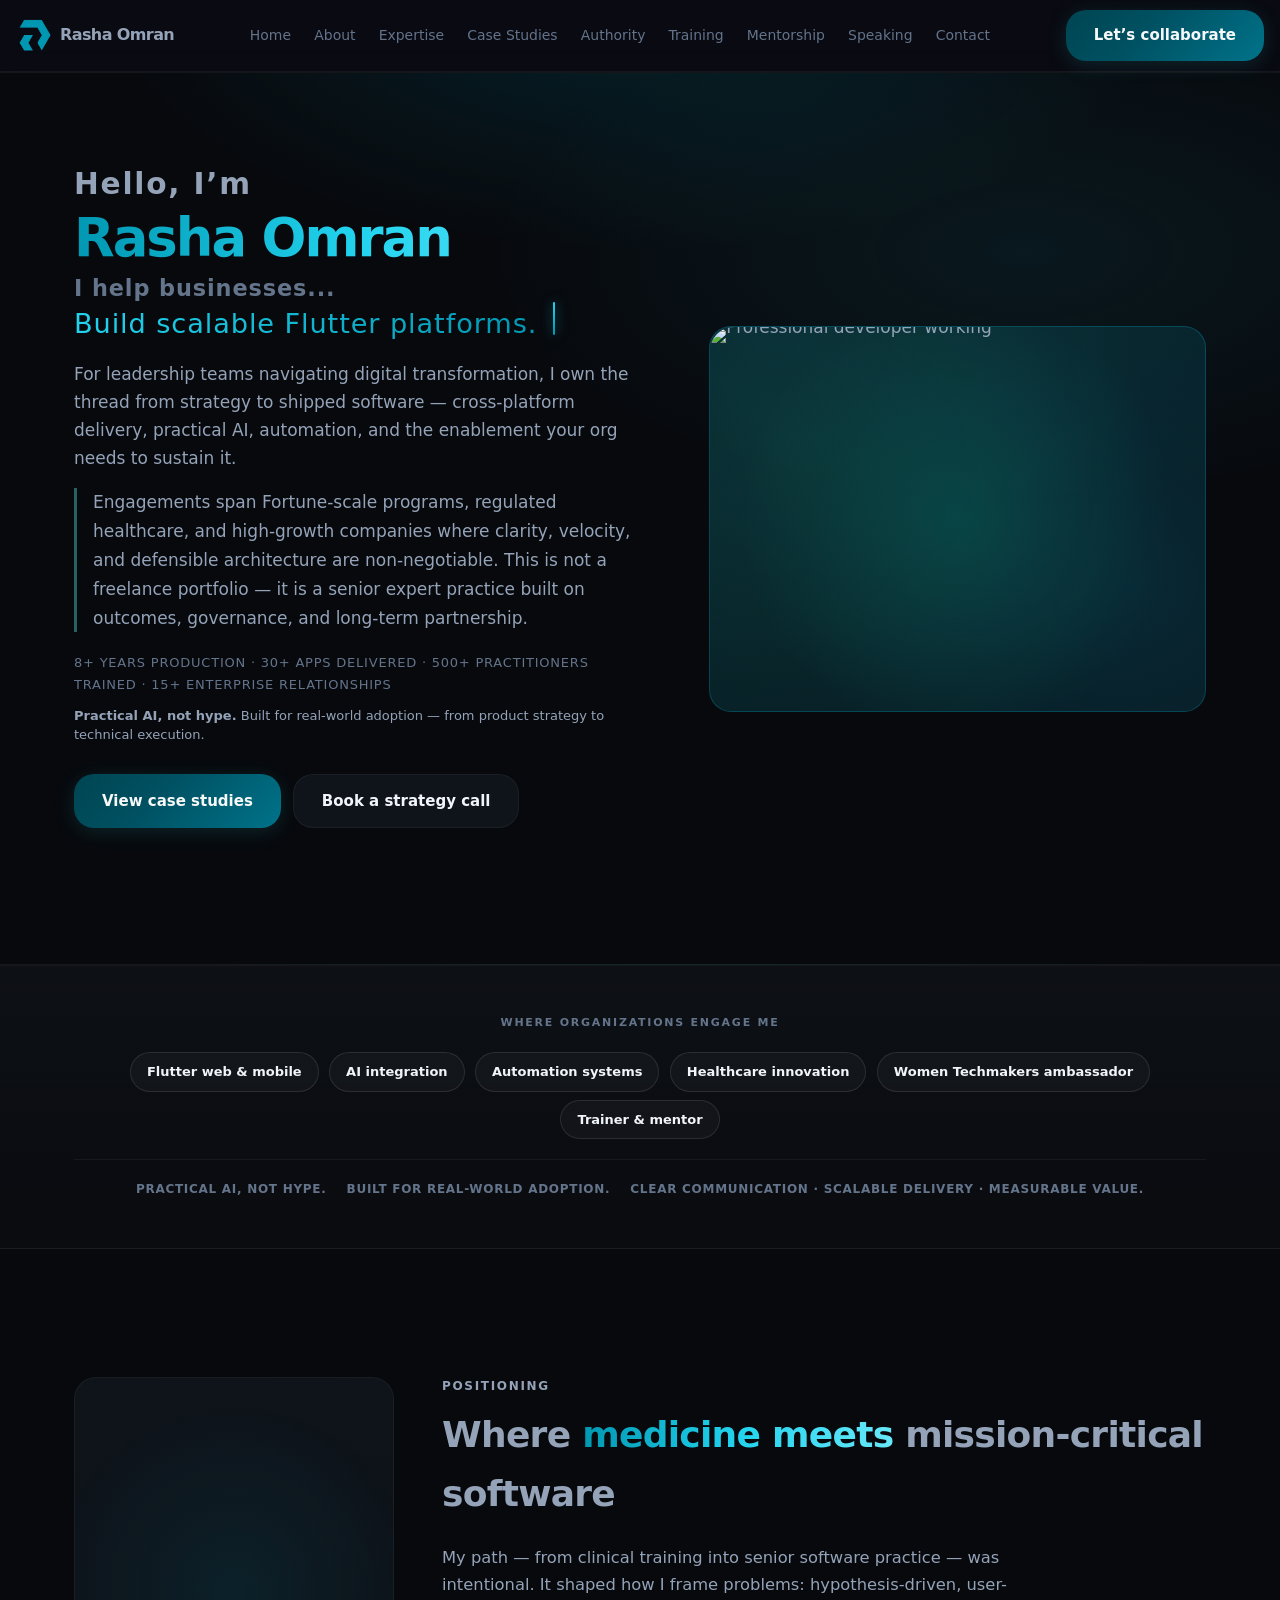
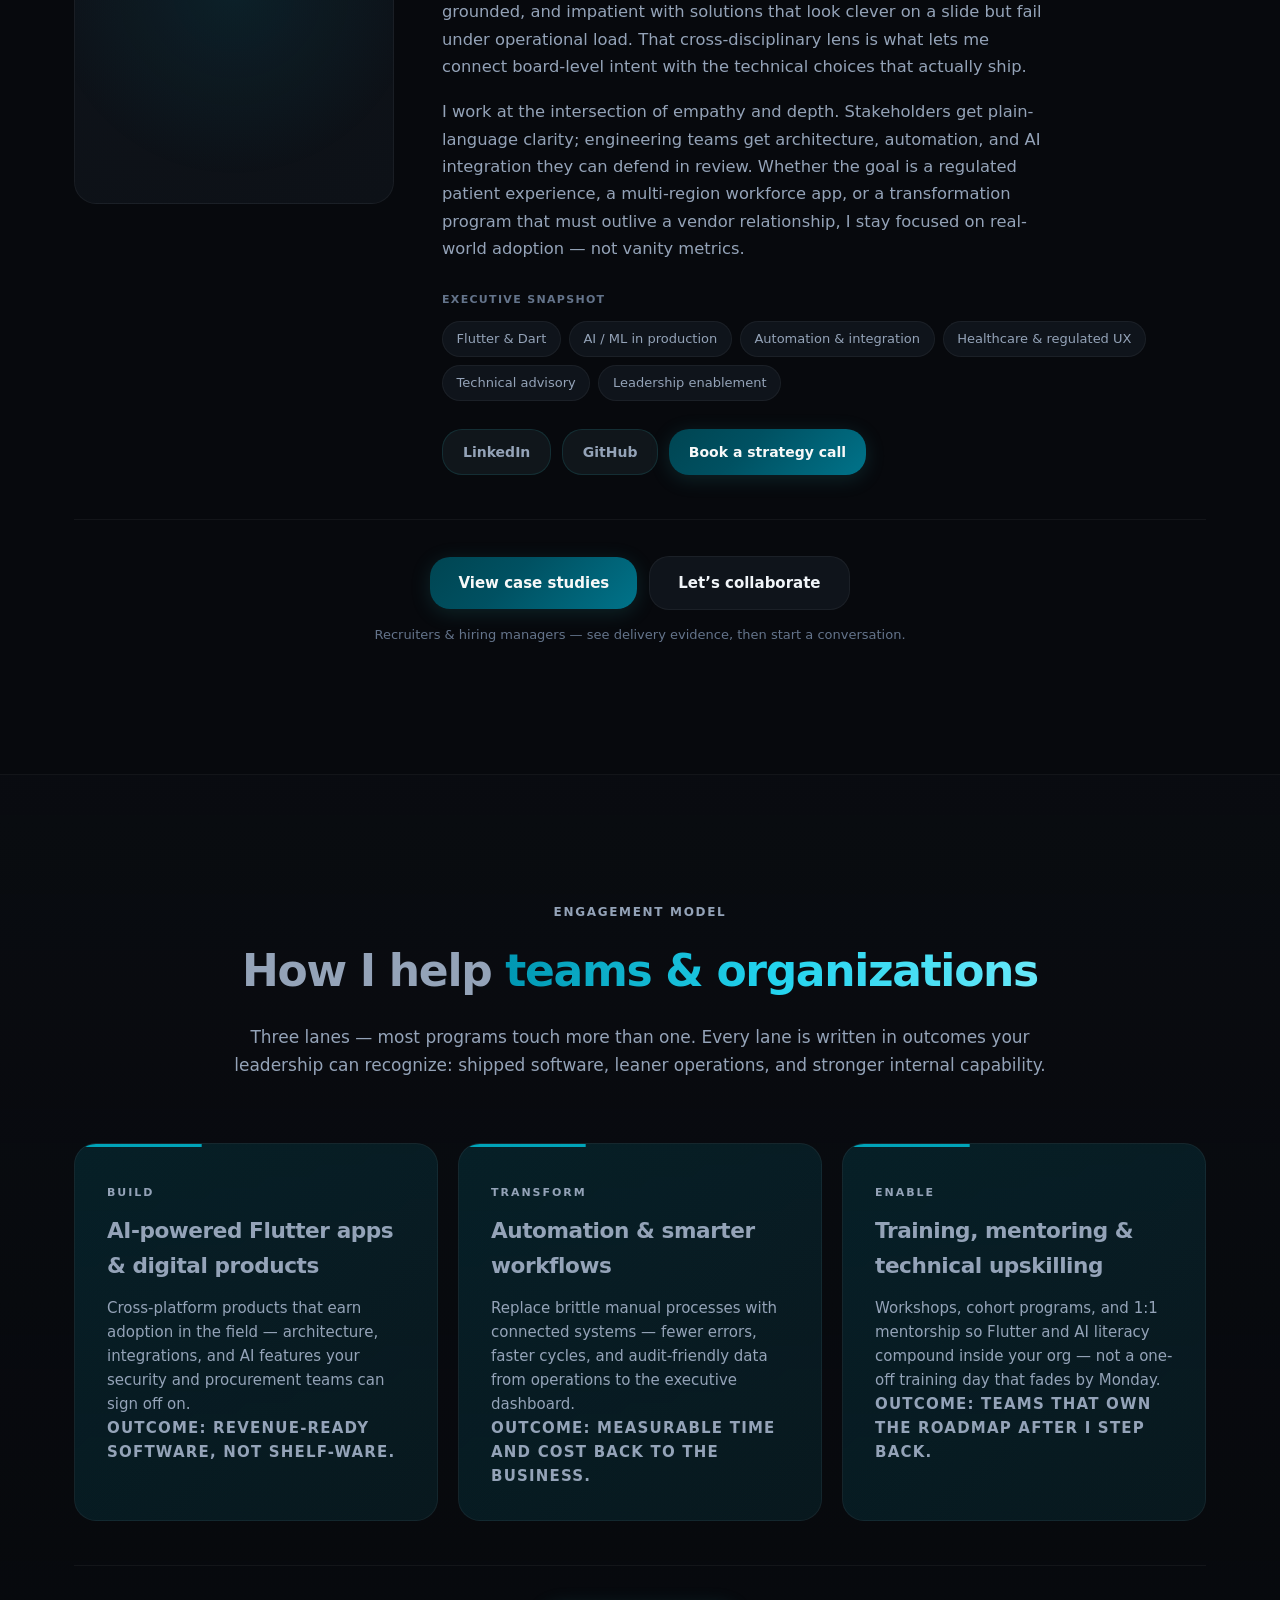
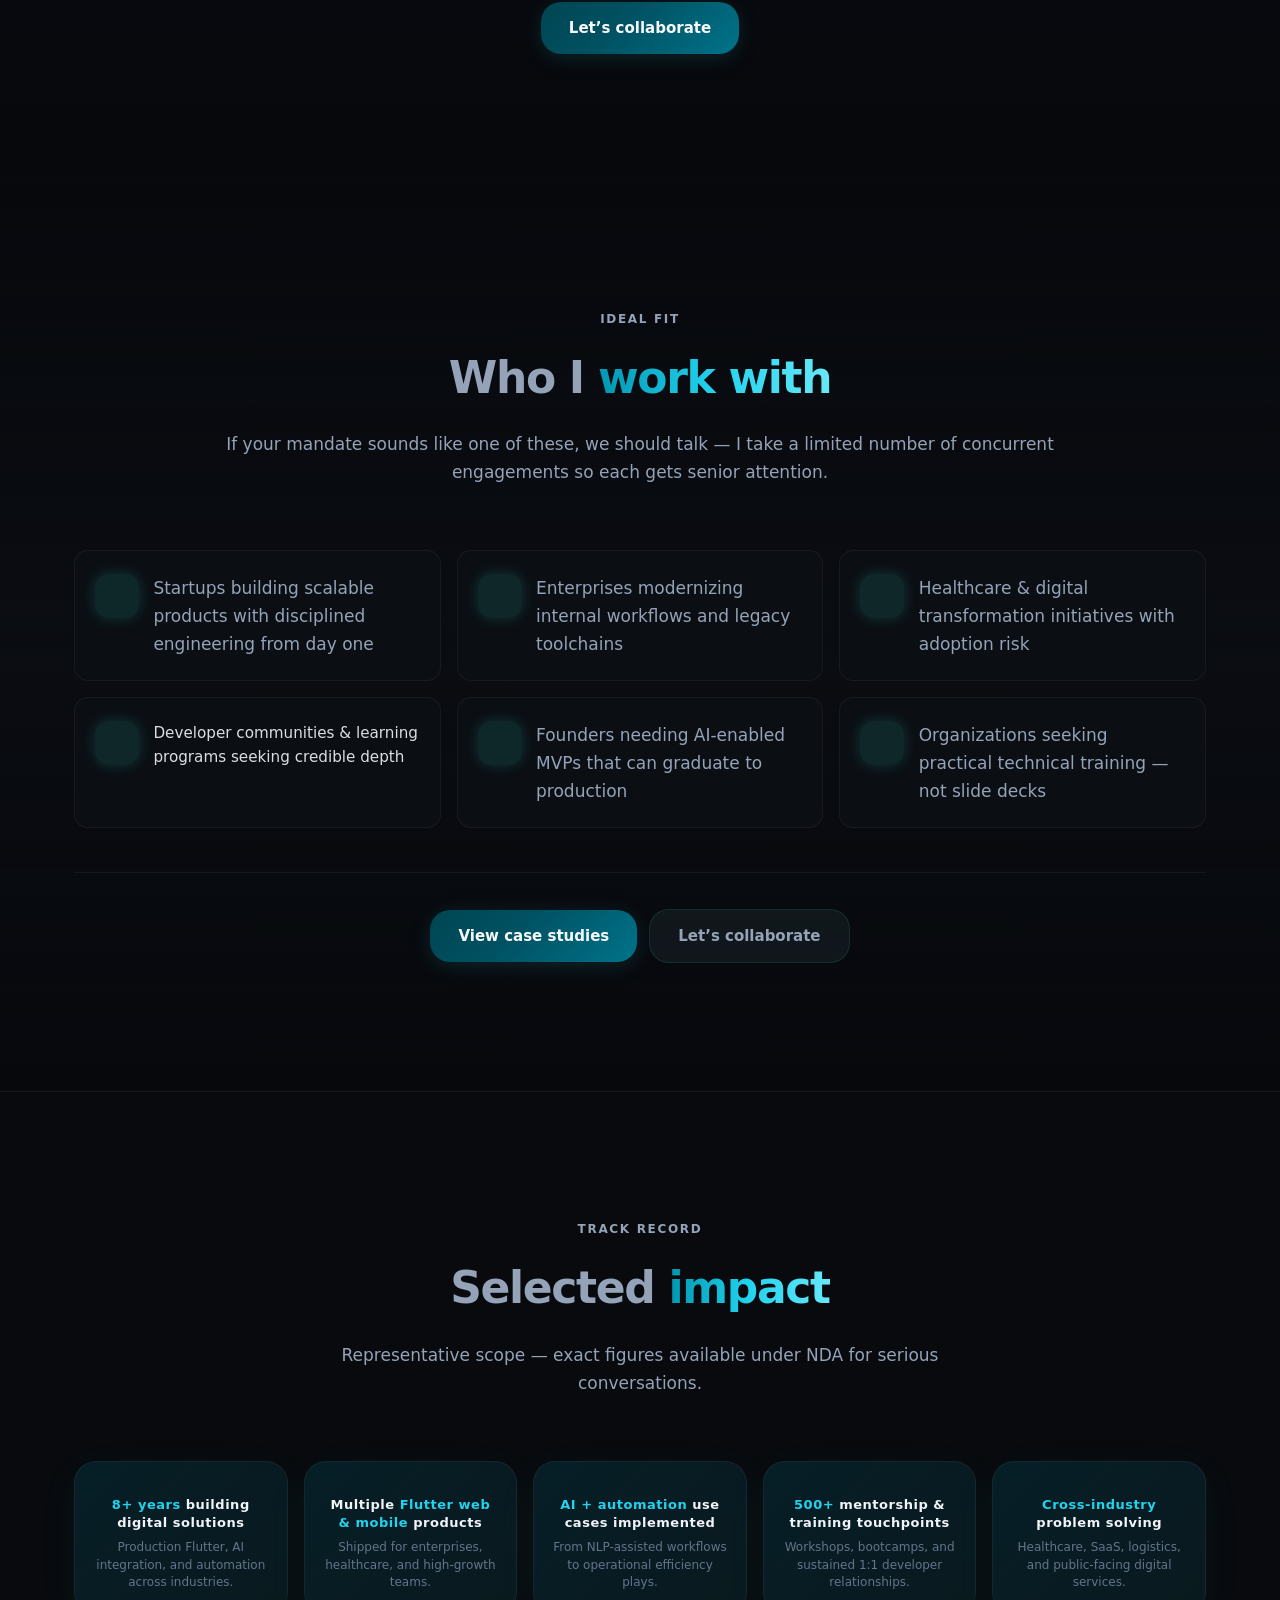
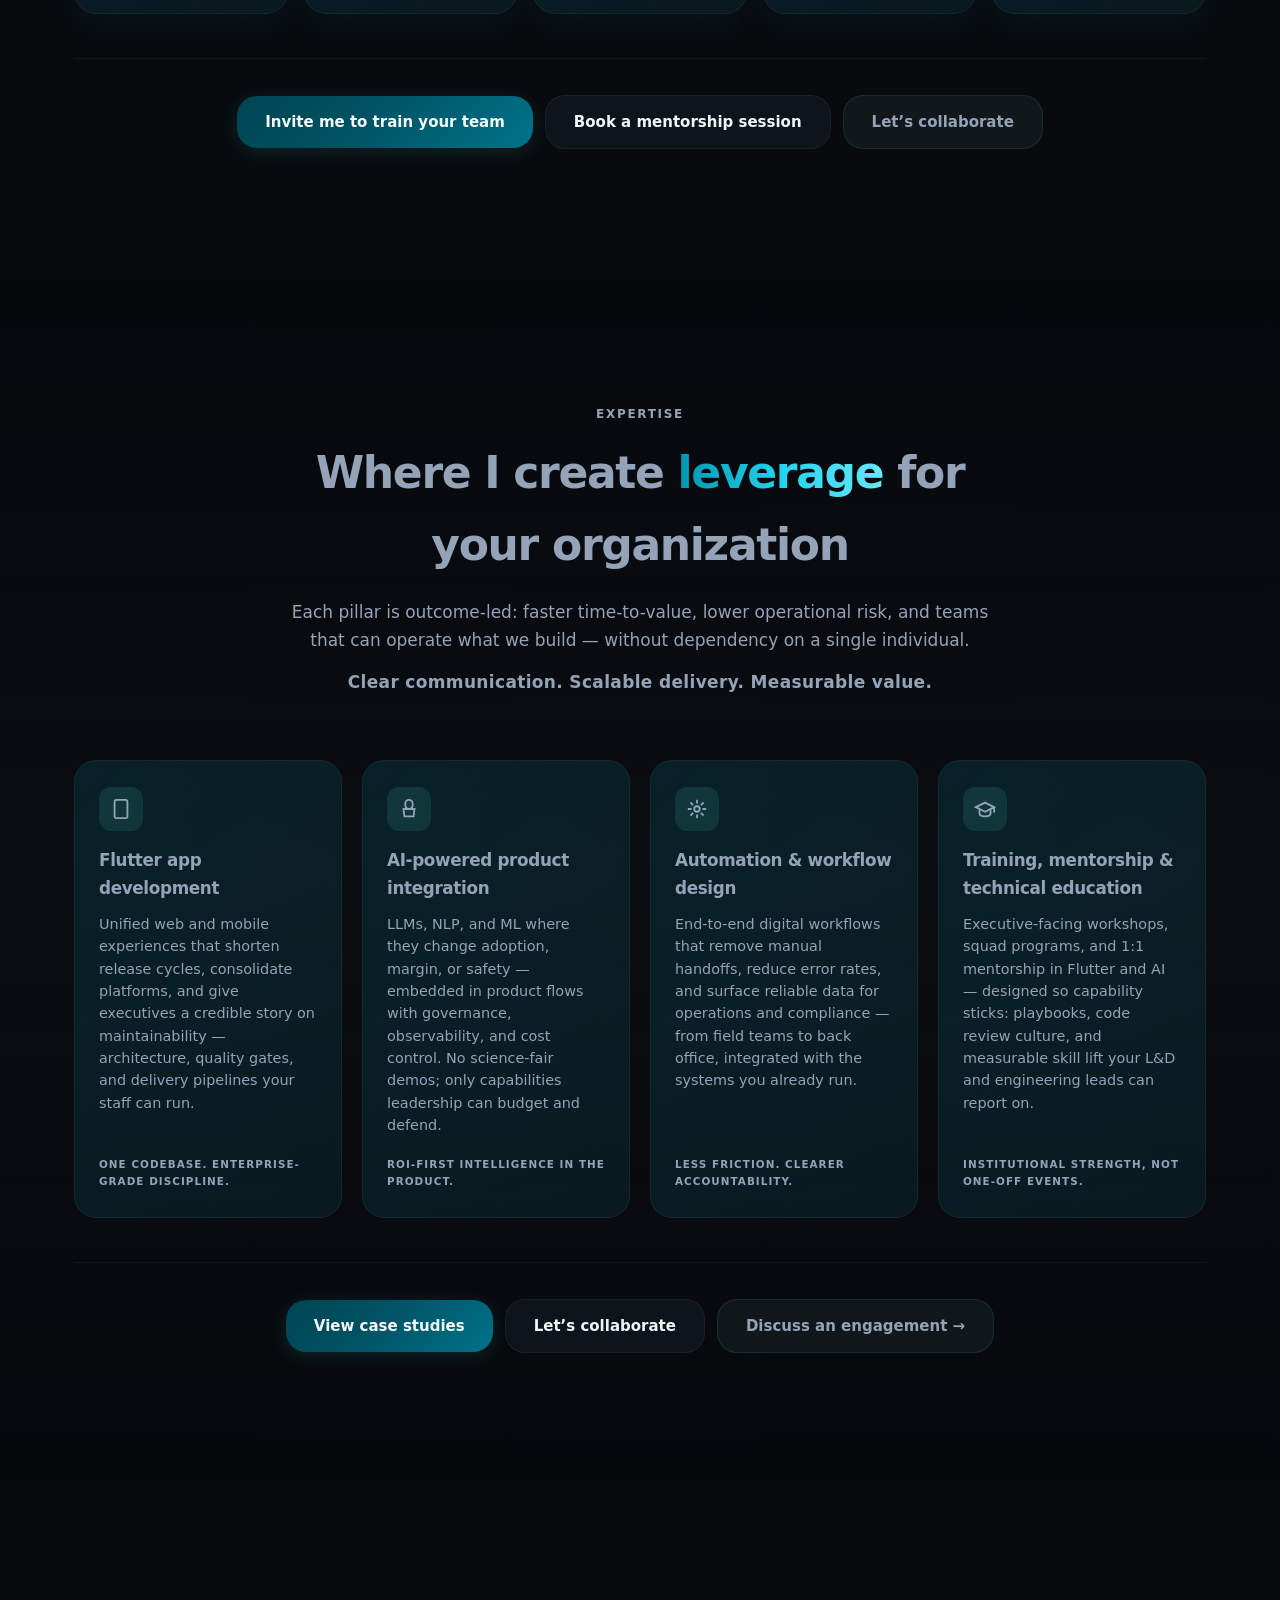
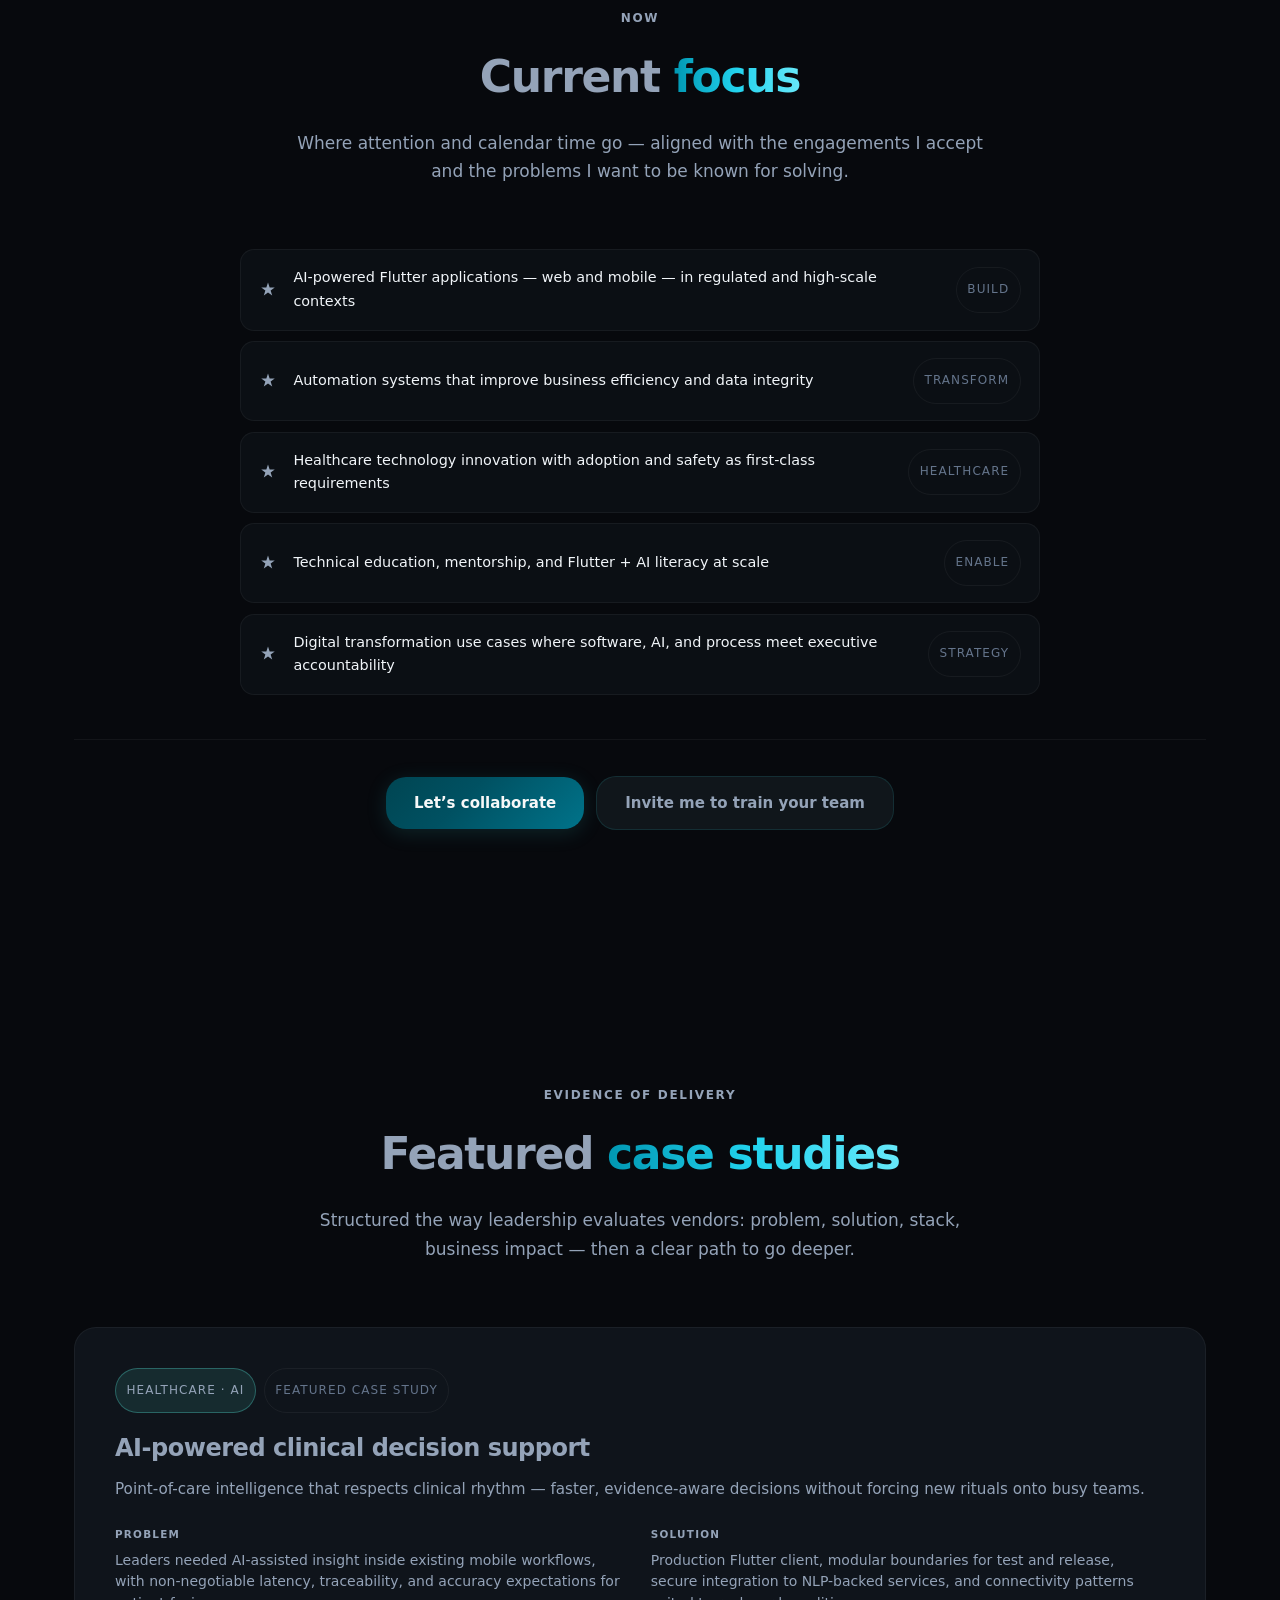
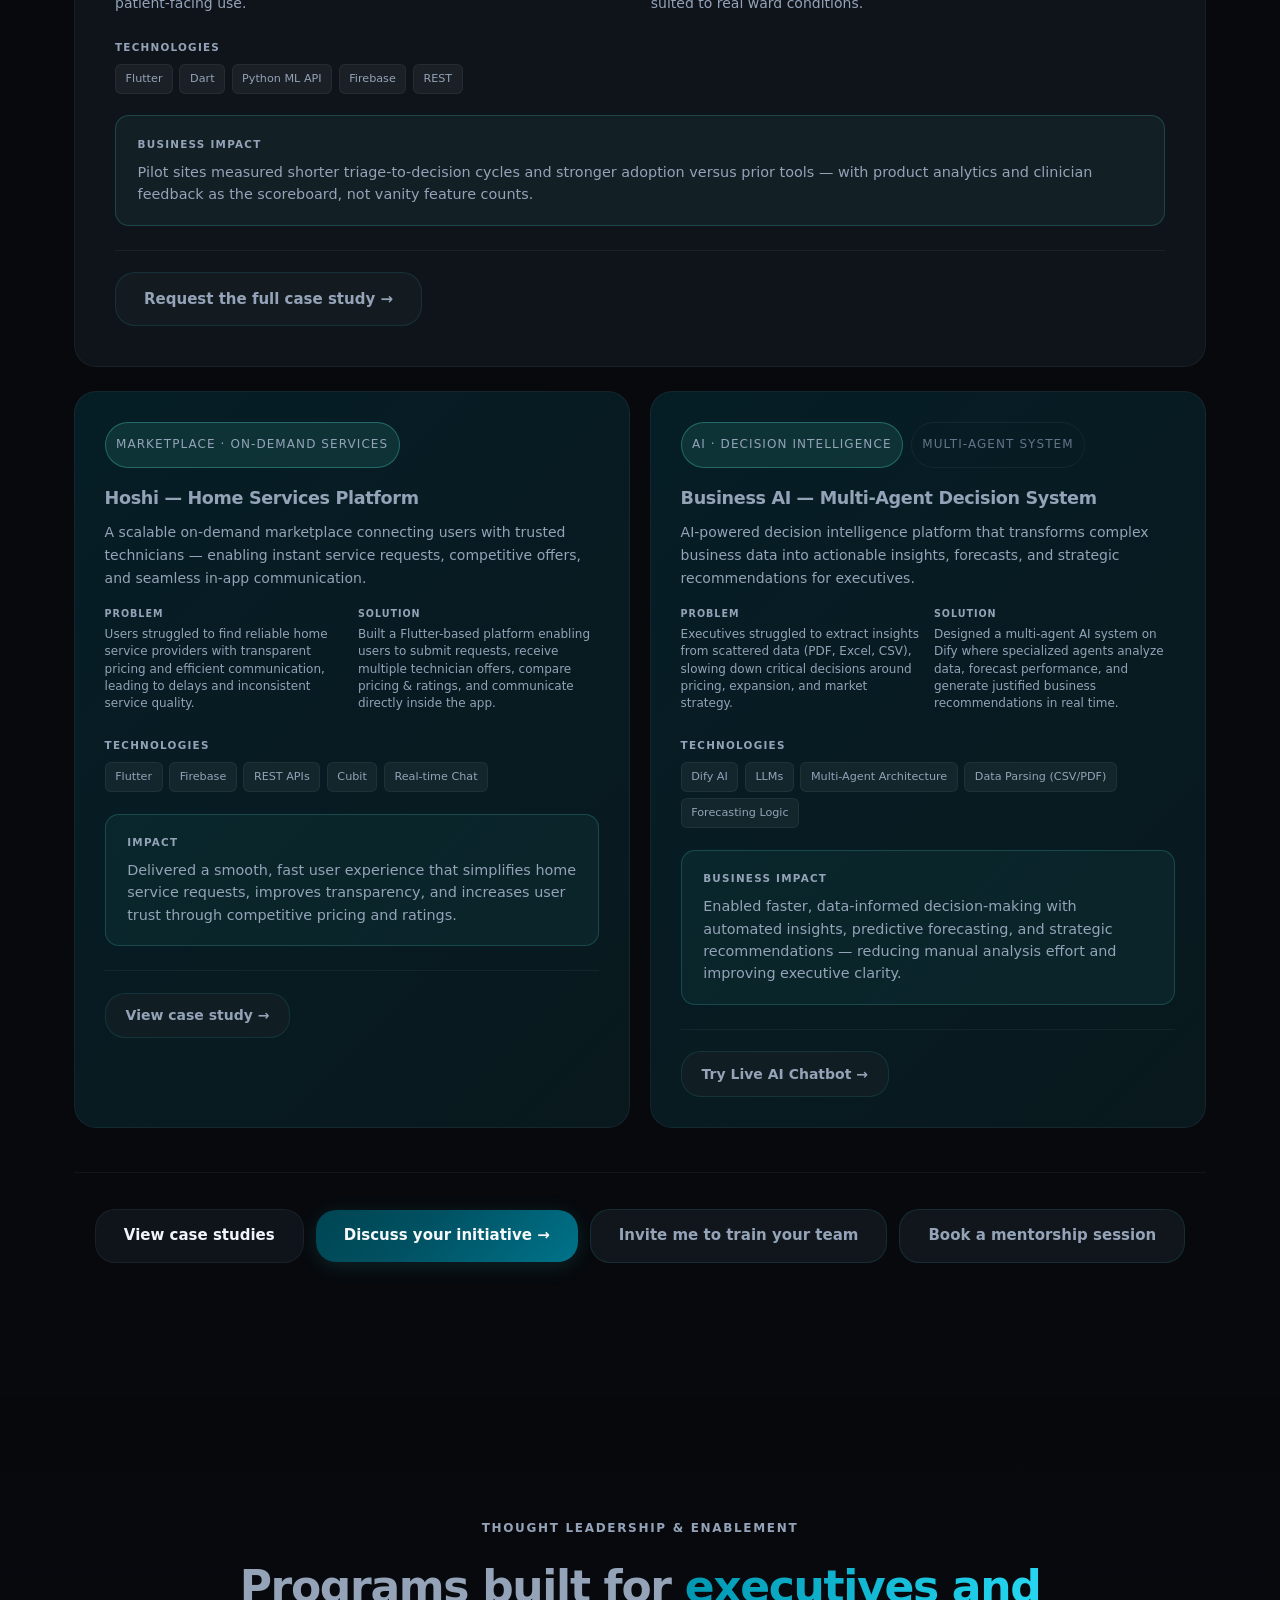
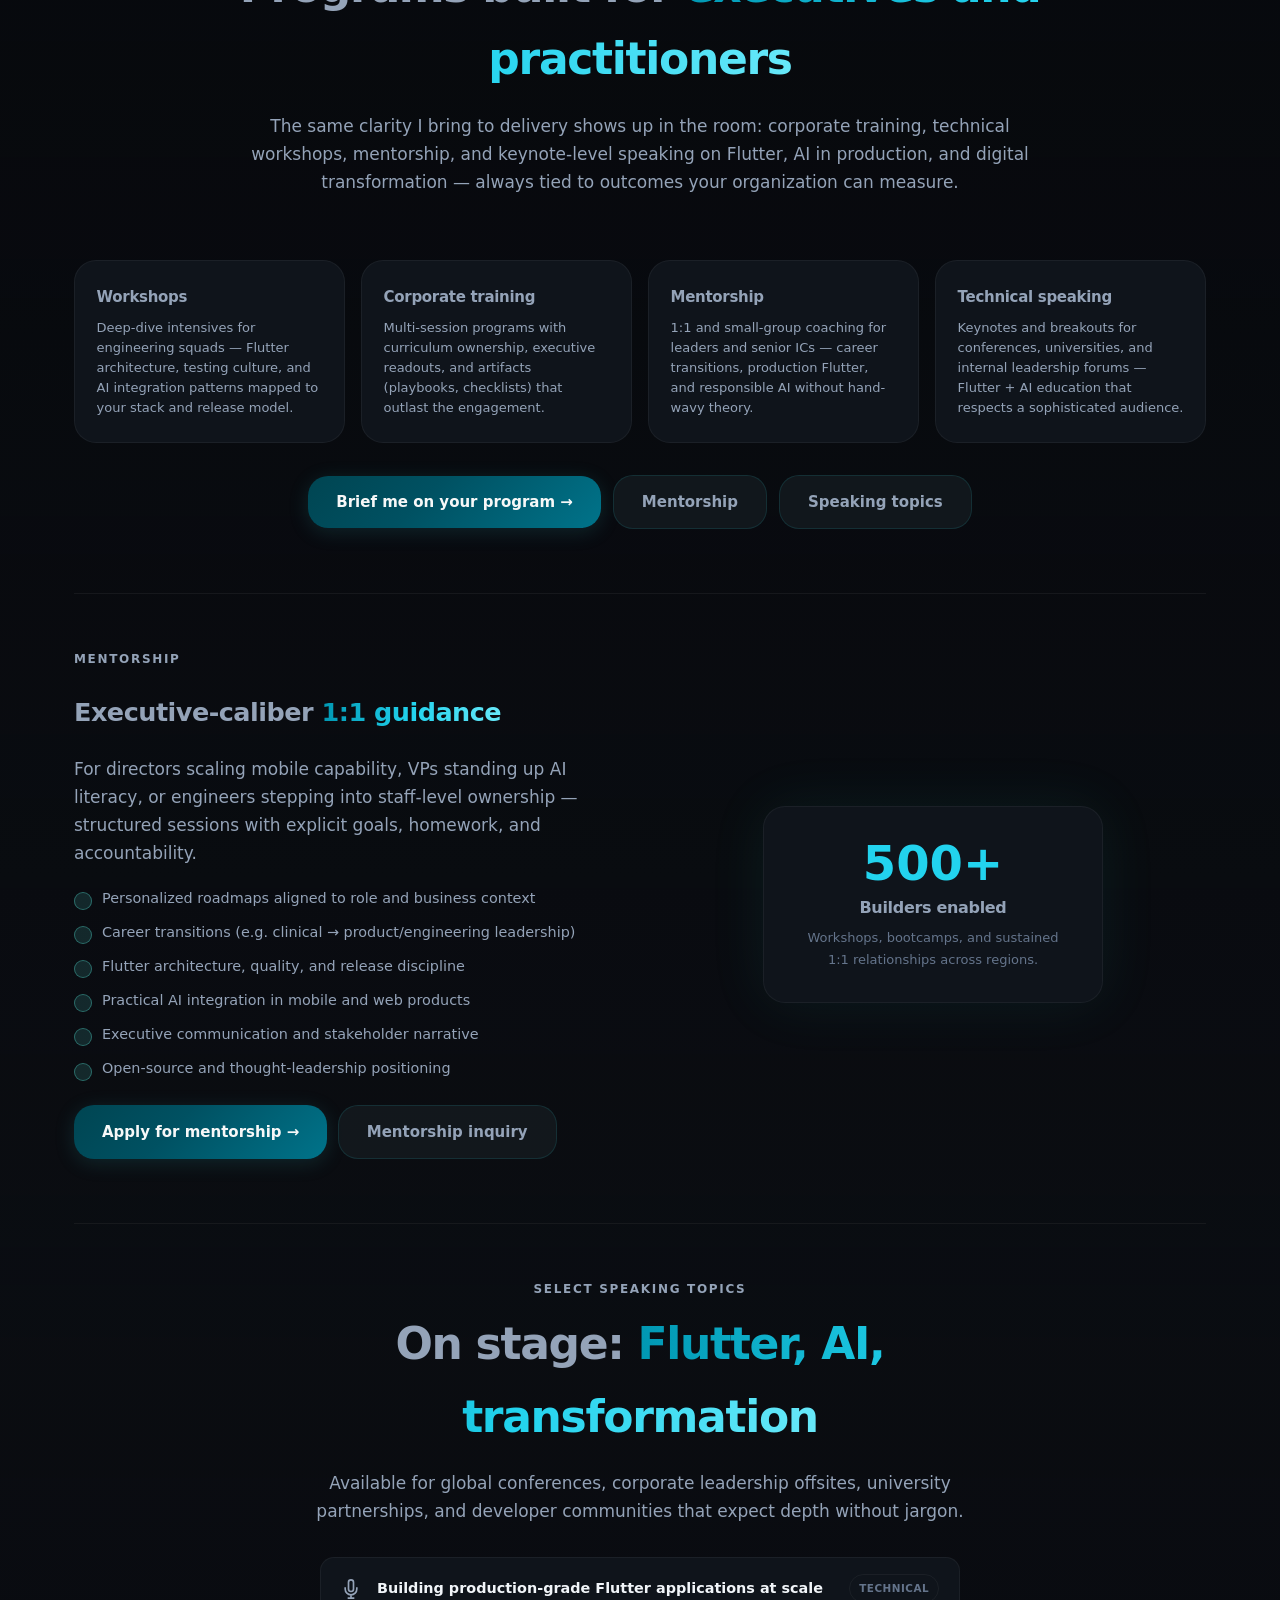
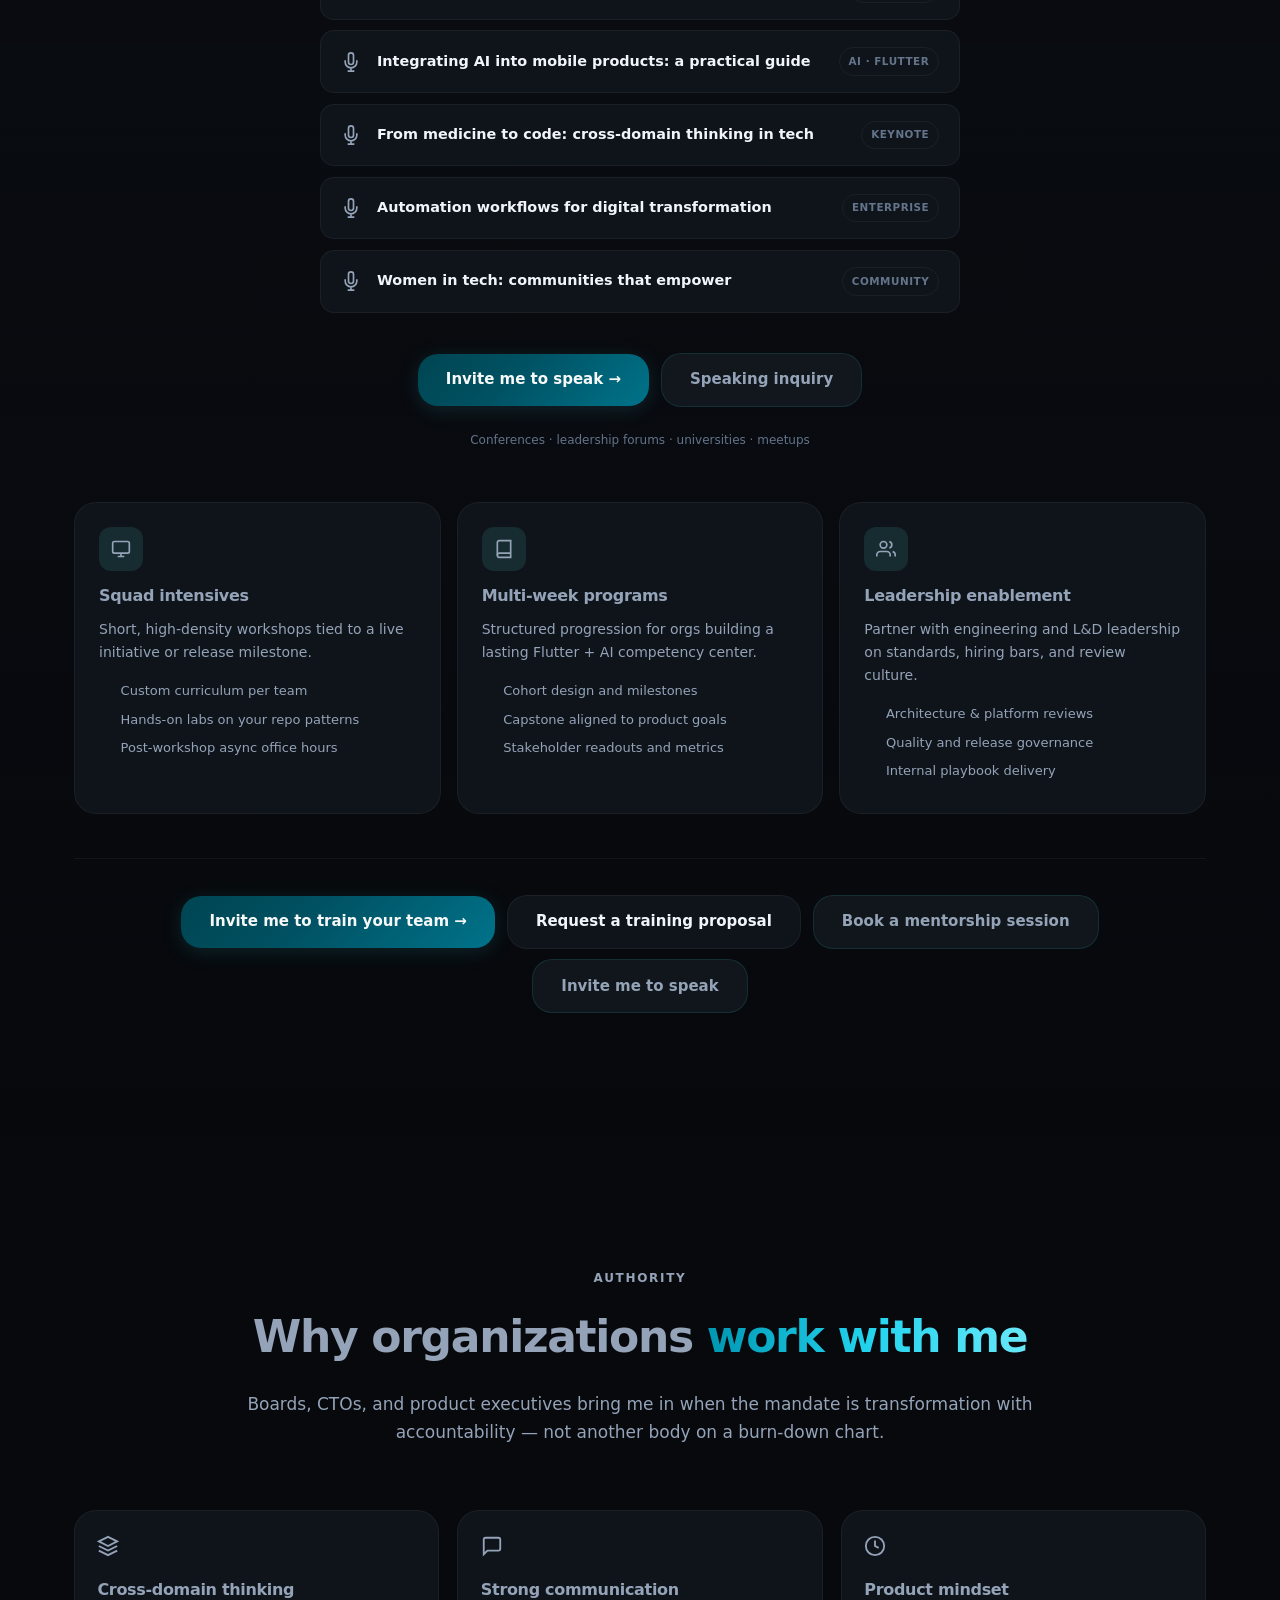
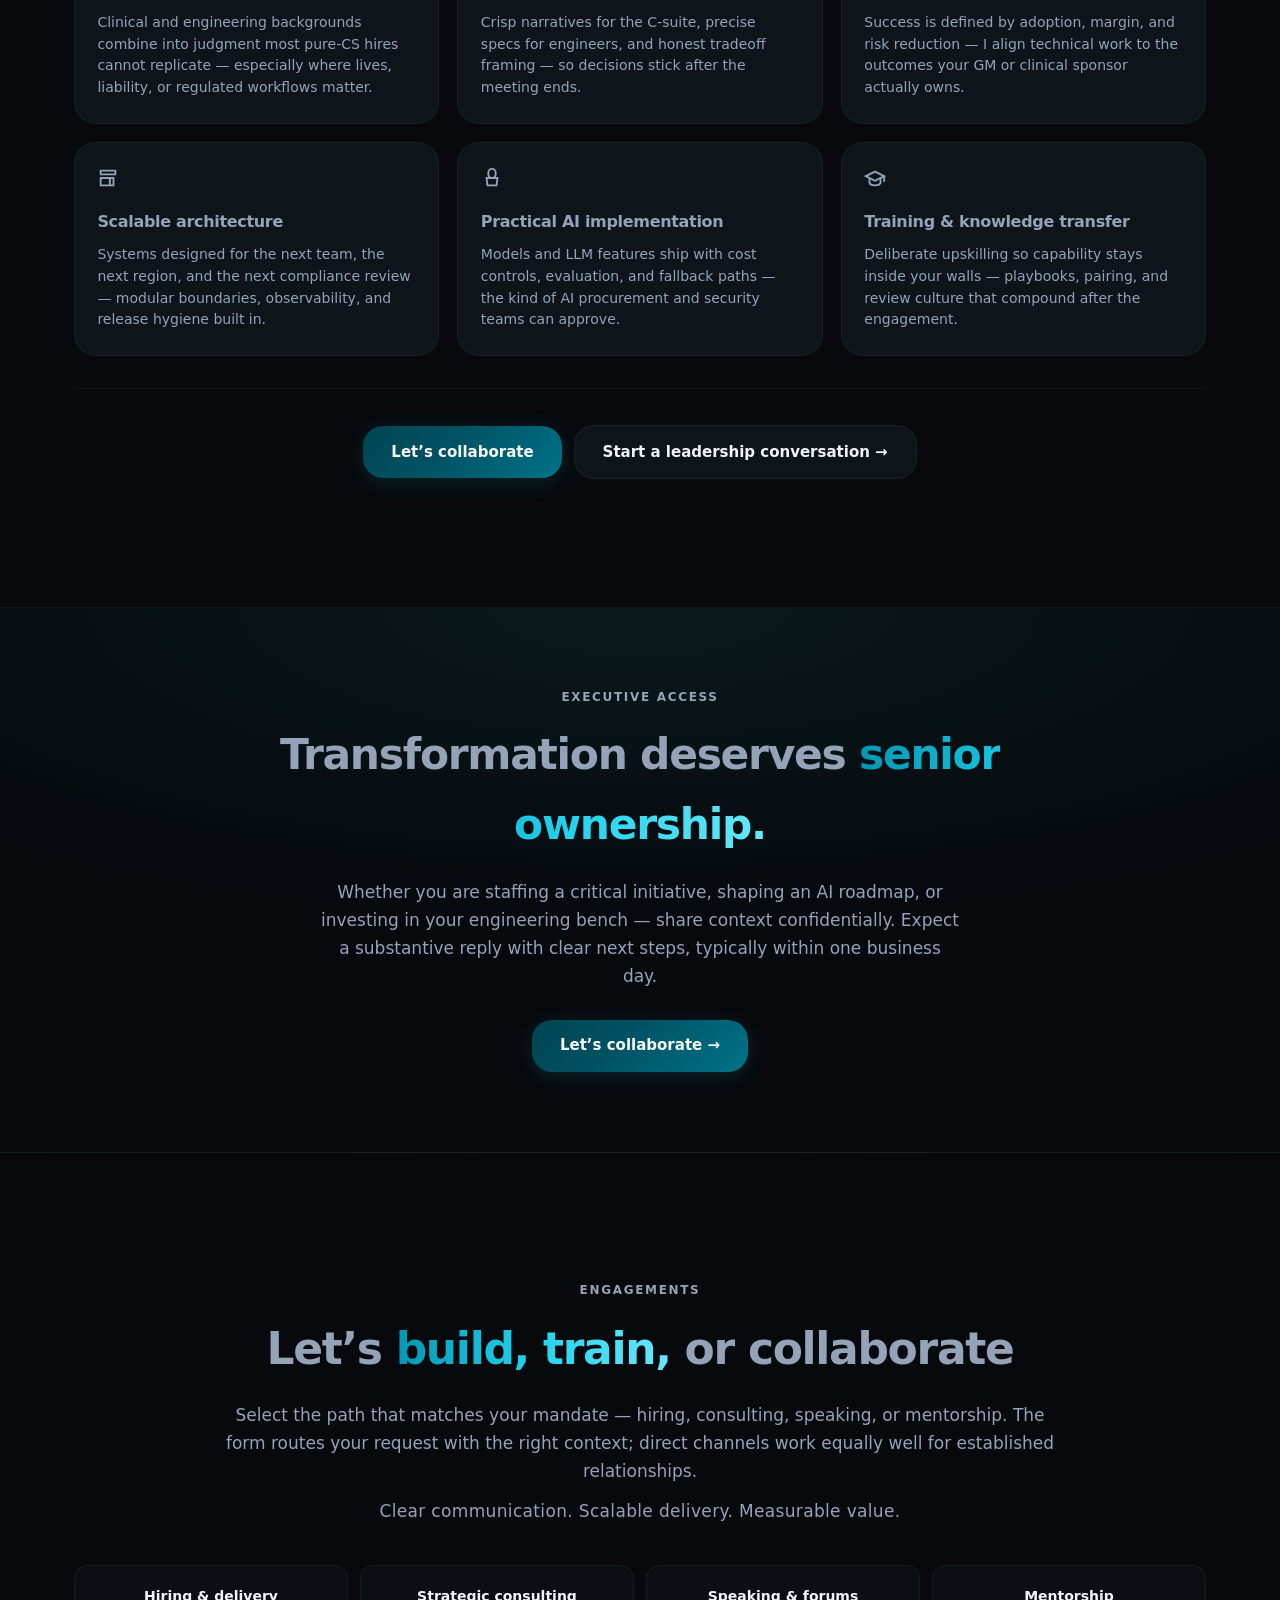
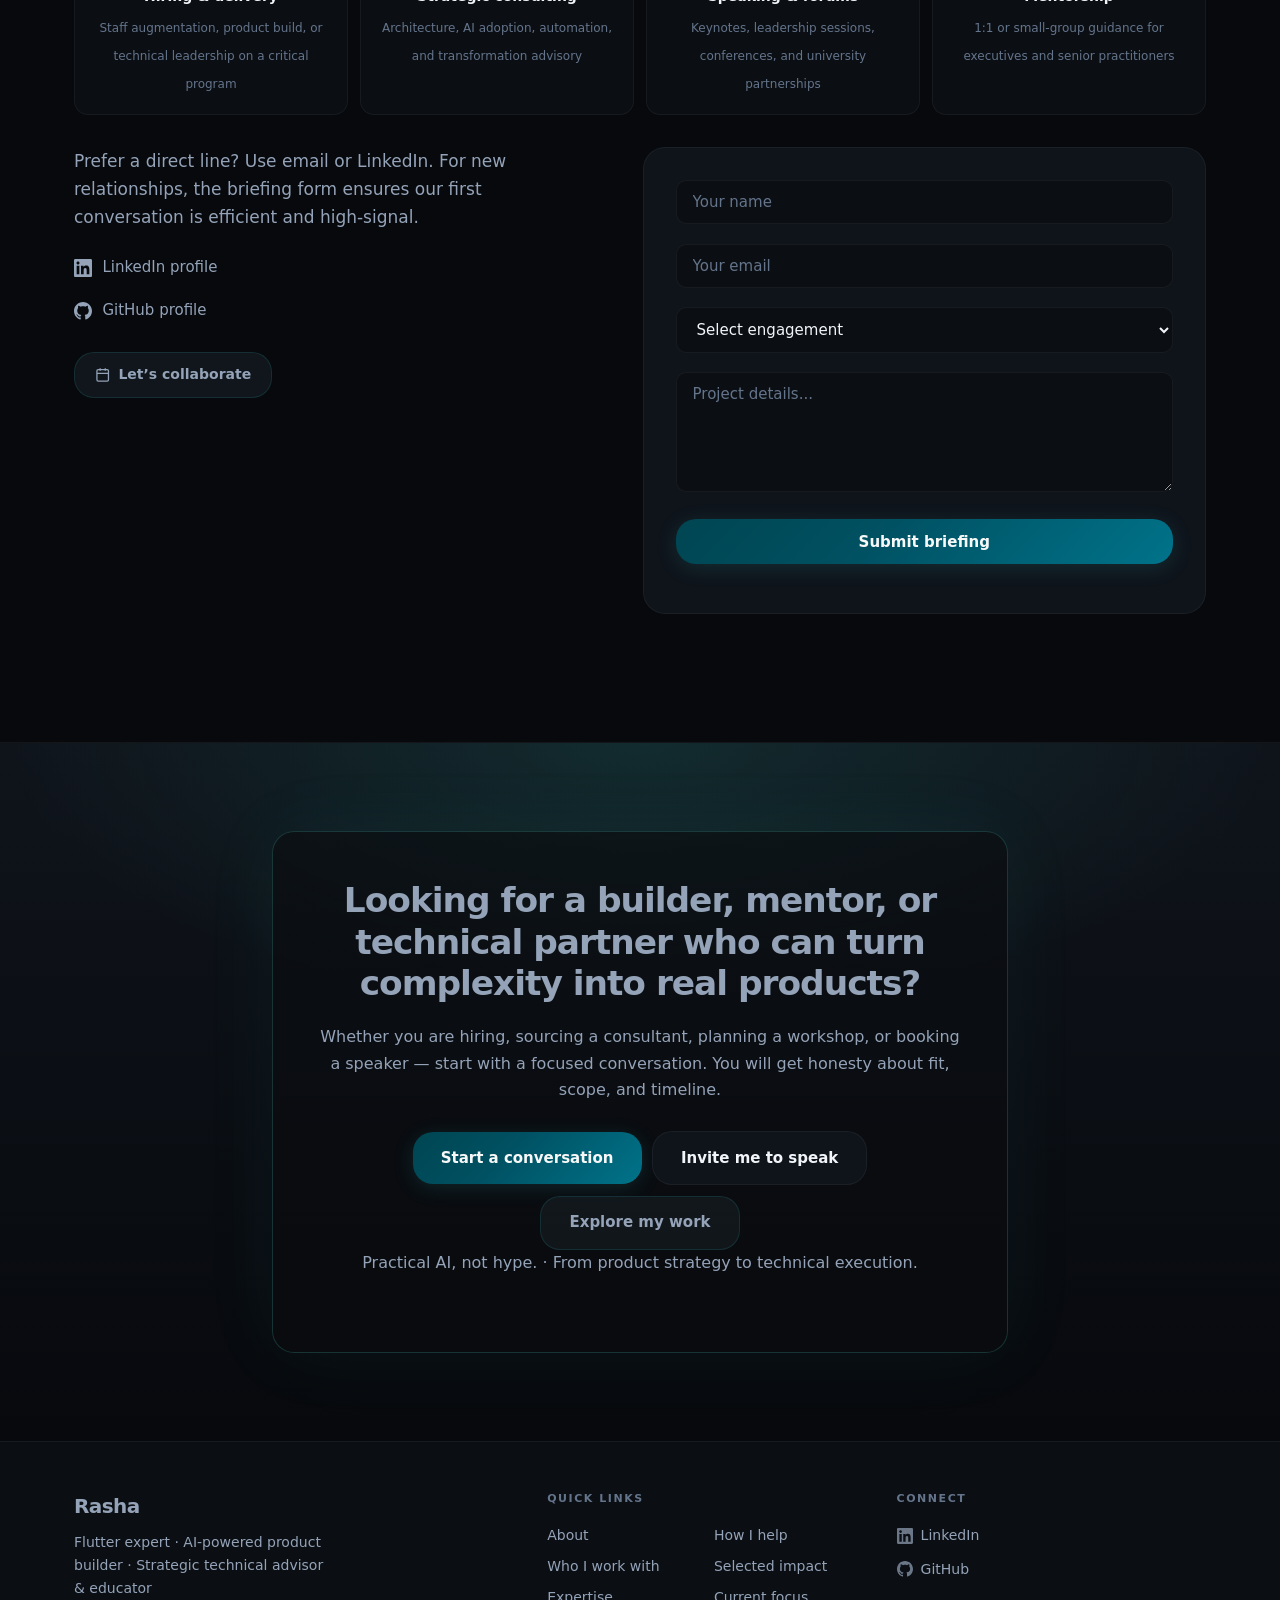
==== commit a18bc0df: "Business Bot" ====
--- a/index.html
+++ b/index.html
@@ -543,7 +543,7 @@
           </header>
 
           <article class="case-featured reveal">
-             <a href="pages/project1.html" class="card-link"></a>
+             <a href="https://medical-chatbot-igwp123.gamma.site/" rel="noflow" target="_blank" class="card-link"></a>
             <div class="case-tags">
               <span class="pill pill-teal">Healthcare · AI</span>
               <span class="pill pill-muted">Featured case study</span>
@@ -654,41 +654,62 @@
 
 </article>
             <article class="case-card reveal reveal-delay-1">
-              <div class="case-tags">
-                <span class="pill pill-teal">Healthcare · AI</span>
-              </div>
-              <h3>AI chatbot for patient engagement</h3>
-              <p class="summary">
-                Guided follow-up after discharge — conversational where appropriate, with explicit
-                human escalation and measurable funnel integrity.
-              </p>
-              <div class="mini-cols">
-                <div>
-                  <h4>Problem</h4>
-                  <p>Scale post-discharge engagement without overloading nurses and call centers.</p>
-                </div>
-                <div>
-                  <h4>Solution</h4>
-                  <p>Flutter experience layer, dialog orchestration, analytics on completion and handoffs.</p>
-                </div>
-              </div>
-              <div class="case-field">
-                <h4>Technologies</h4>
-                <div class="case-tech">
-                  <span>Flutter</span><span>Dialogflow</span><span>REST APIs</span><span>Analytics</span>
-                </div>
-              </div>
-              <div class="case-impact-box">
-                <h4>Business impact</h4>
-                <p>
-                  Higher completion on care plans and surveys; care teams spent less time on
-                  repetitive outreach while patients stayed better informed.
-                </p>
-              </div>
-              <div class="case-study-cta">
-                <a href="#contact-form" class="btn btn-ghost">View more detail →</a>
-              </div>
-            </article>
+  <div class="case-tags">
+    <span class="pill pill-teal">AI · Decision Intelligence</span>
+    <span class="pill pill-muted">Multi-Agent System</span>
+  </div>
+
+  <h3>Business AI — Multi-Agent Decision System</h3>
+
+  <p class="summary">
+    AI-powered decision intelligence platform that transforms complex business data into 
+    actionable insights, forecasts, and strategic recommendations for executives.
+  </p>
+
+  <div class="mini-cols">
+    <div>
+      <h4>Problem</h4>
+      <p>
+        Executives struggled to extract insights from scattered data (PDF, Excel, CSV),
+        slowing down critical decisions around pricing, expansion, and market strategy.
+      </p>
+    </div>
+
+    <div>
+      <h4>Solution</h4>
+      <p>
+        Designed a multi-agent AI system on Dify where specialized agents analyze data,
+        forecast performance, and generate justified business recommendations in real time.
+      </p>
+    </div>
+  </div>
+
+  <div class="case-field">
+    <h4>Technologies</h4>
+    <div class="case-tech">
+      <span>Dify AI</span>
+      <span>LLMs</span>
+      <span>Multi-Agent Architecture</span>
+      <span>Data Parsing (CSV/PDF)</span>
+      <span>Forecasting Logic</span>
+    </div>
+  </div>
+
+  <div class="case-impact-box">
+    <h4>Business impact</h4>
+    <p>
+      Enabled faster, data-informed decision-making with automated insights, 
+      predictive forecasting, and strategic recommendations — reducing manual analysis 
+      effort and improving executive clarity.
+    </p>
+  </div>
+
+  <div class="case-study-cta">
+    <a href="https://dify-ai-business-insight-gkt31aq.gamma.site/" rel="noflow" target="_blank" class="btn btn-ghost">
+      Try Live AI Chatbot →
+    </a>
+  </div>
+</article>
           </div>
           <div class="cta-strip reveal">
             <a href="#case-studies" class="btn btn-dark btn-lg">View case studies</a>
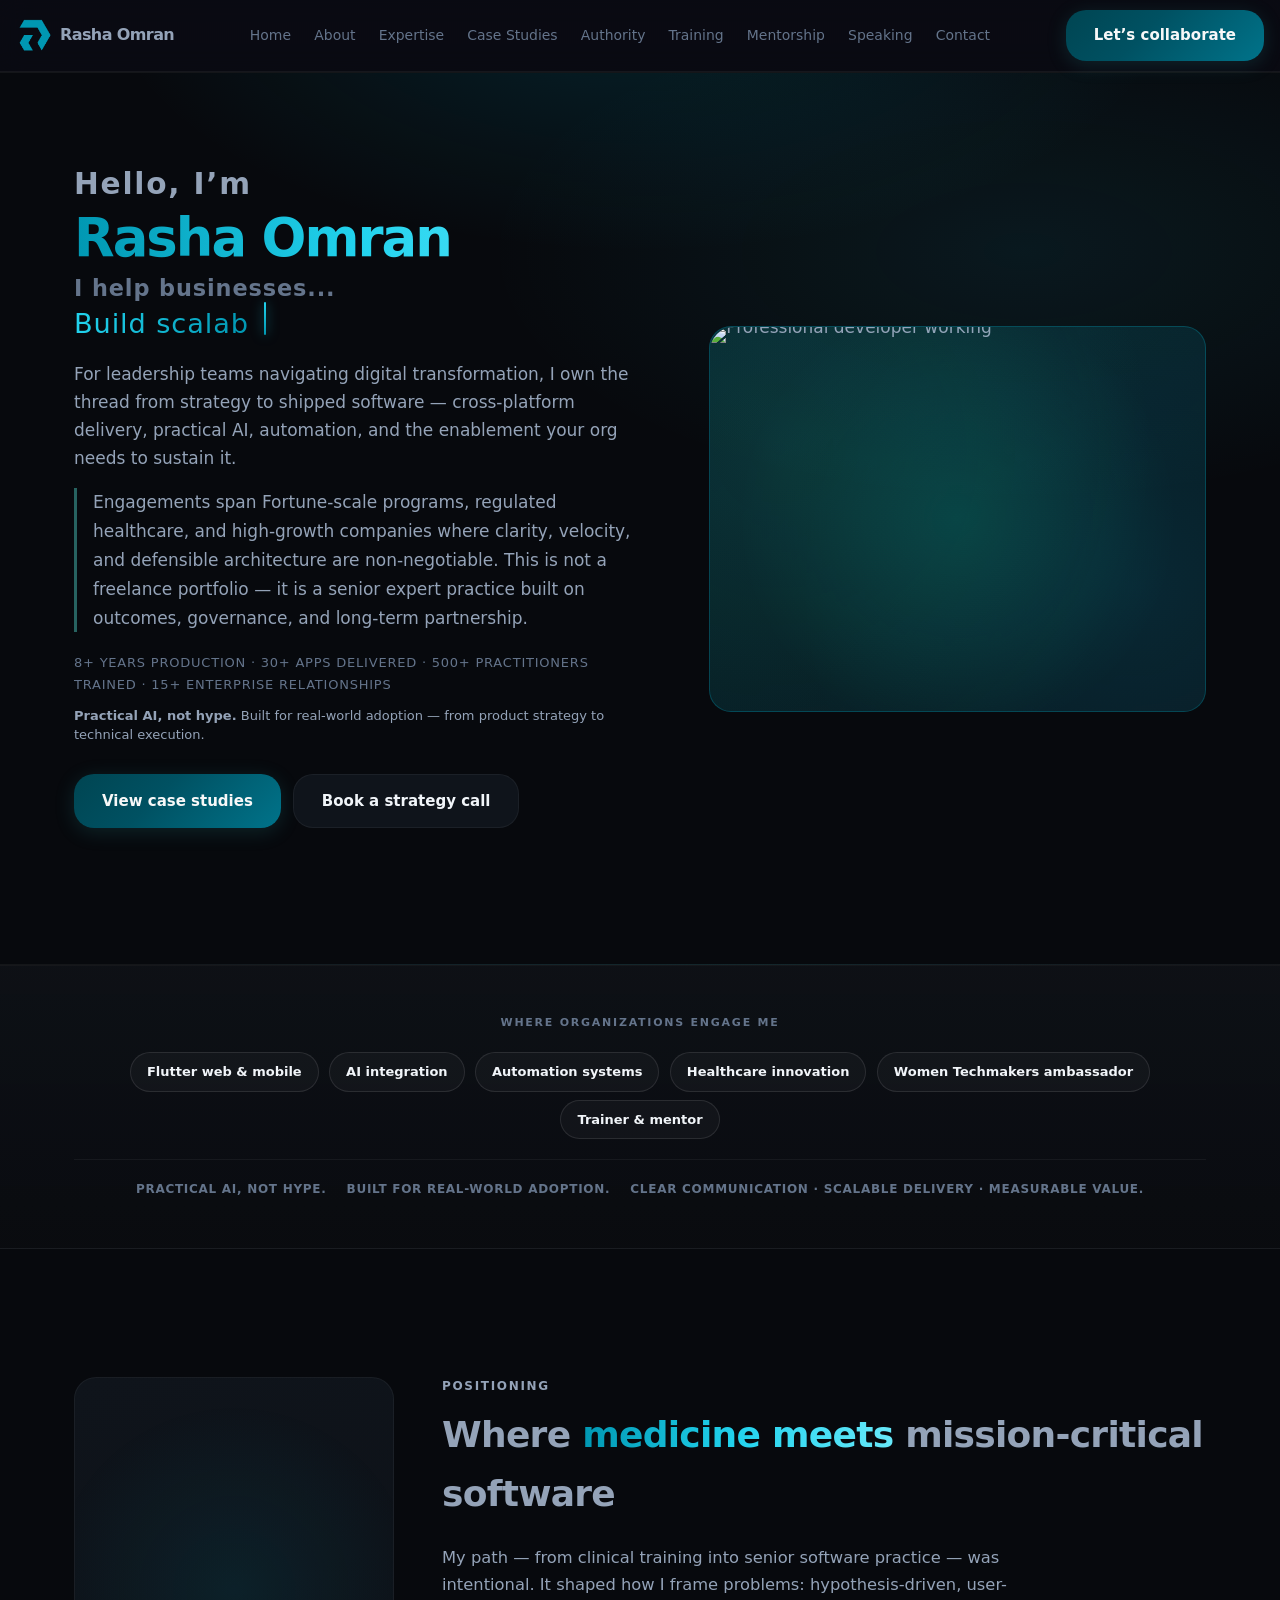
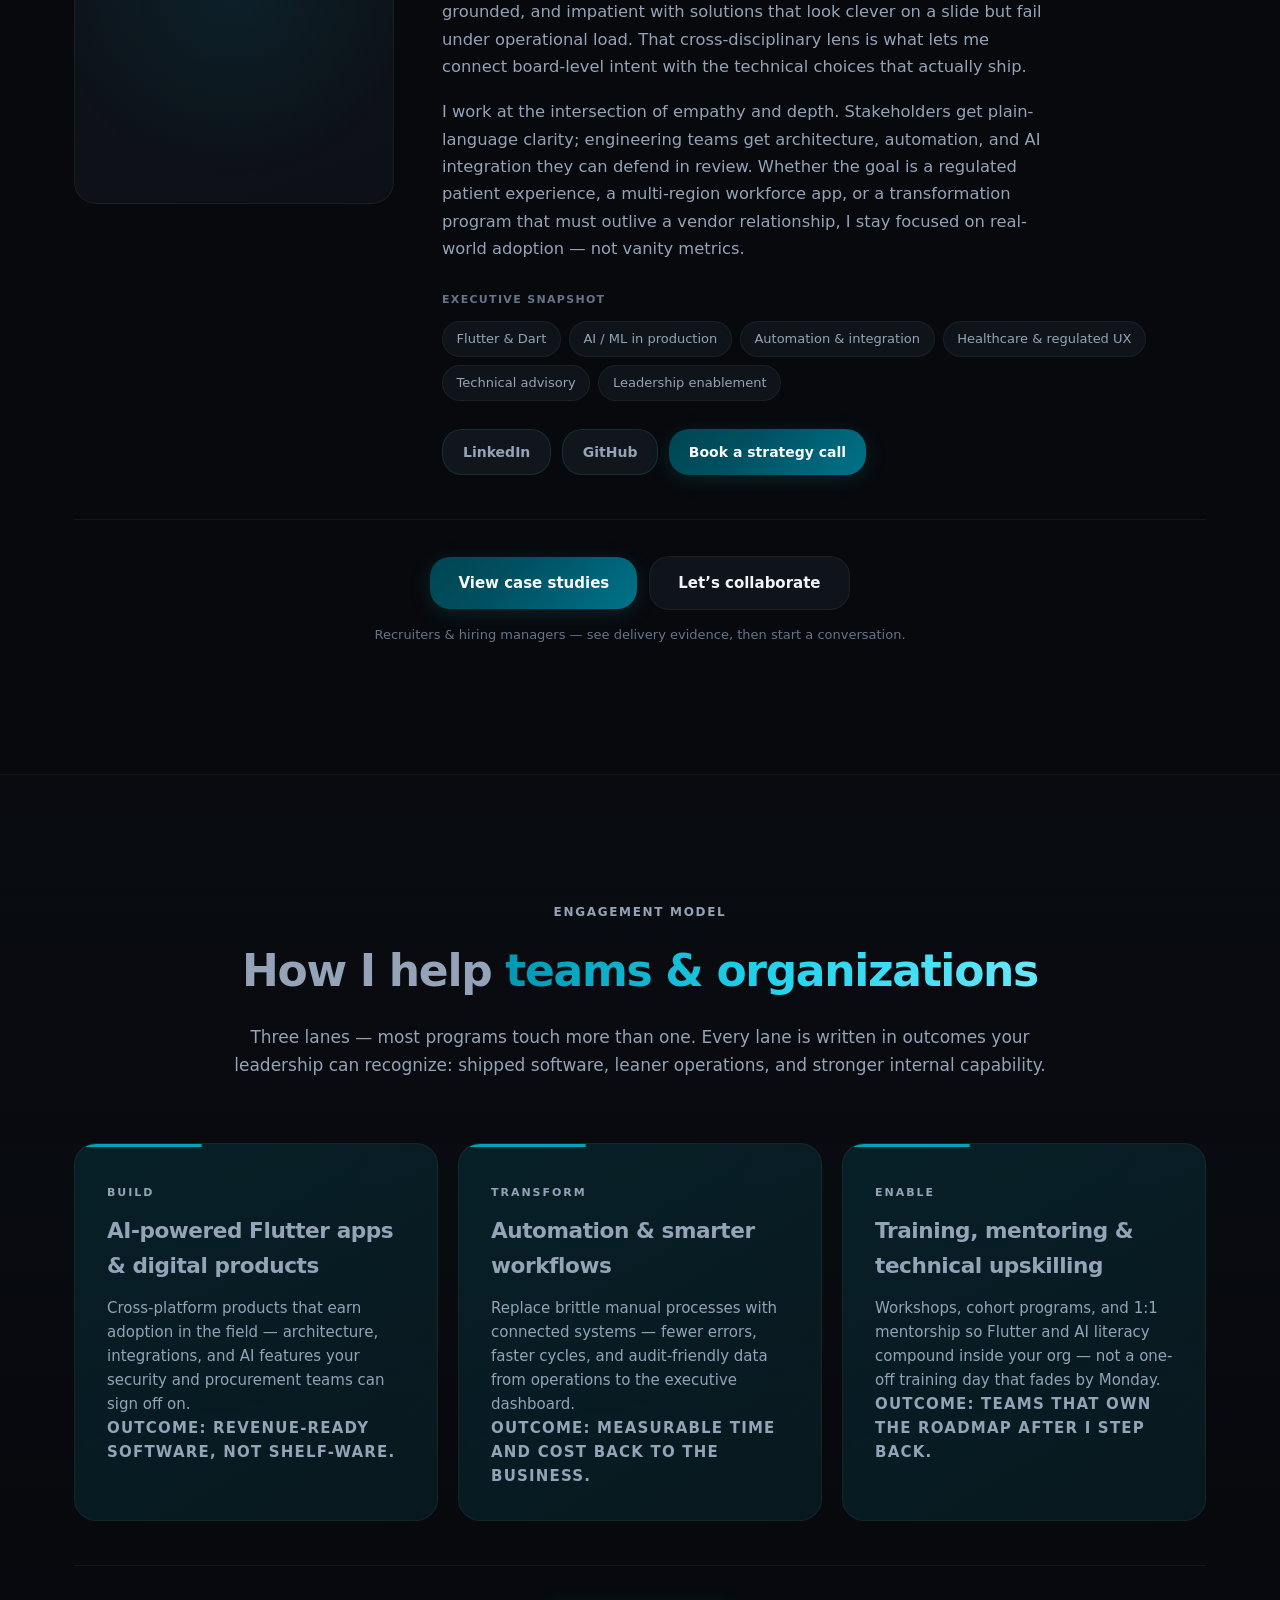
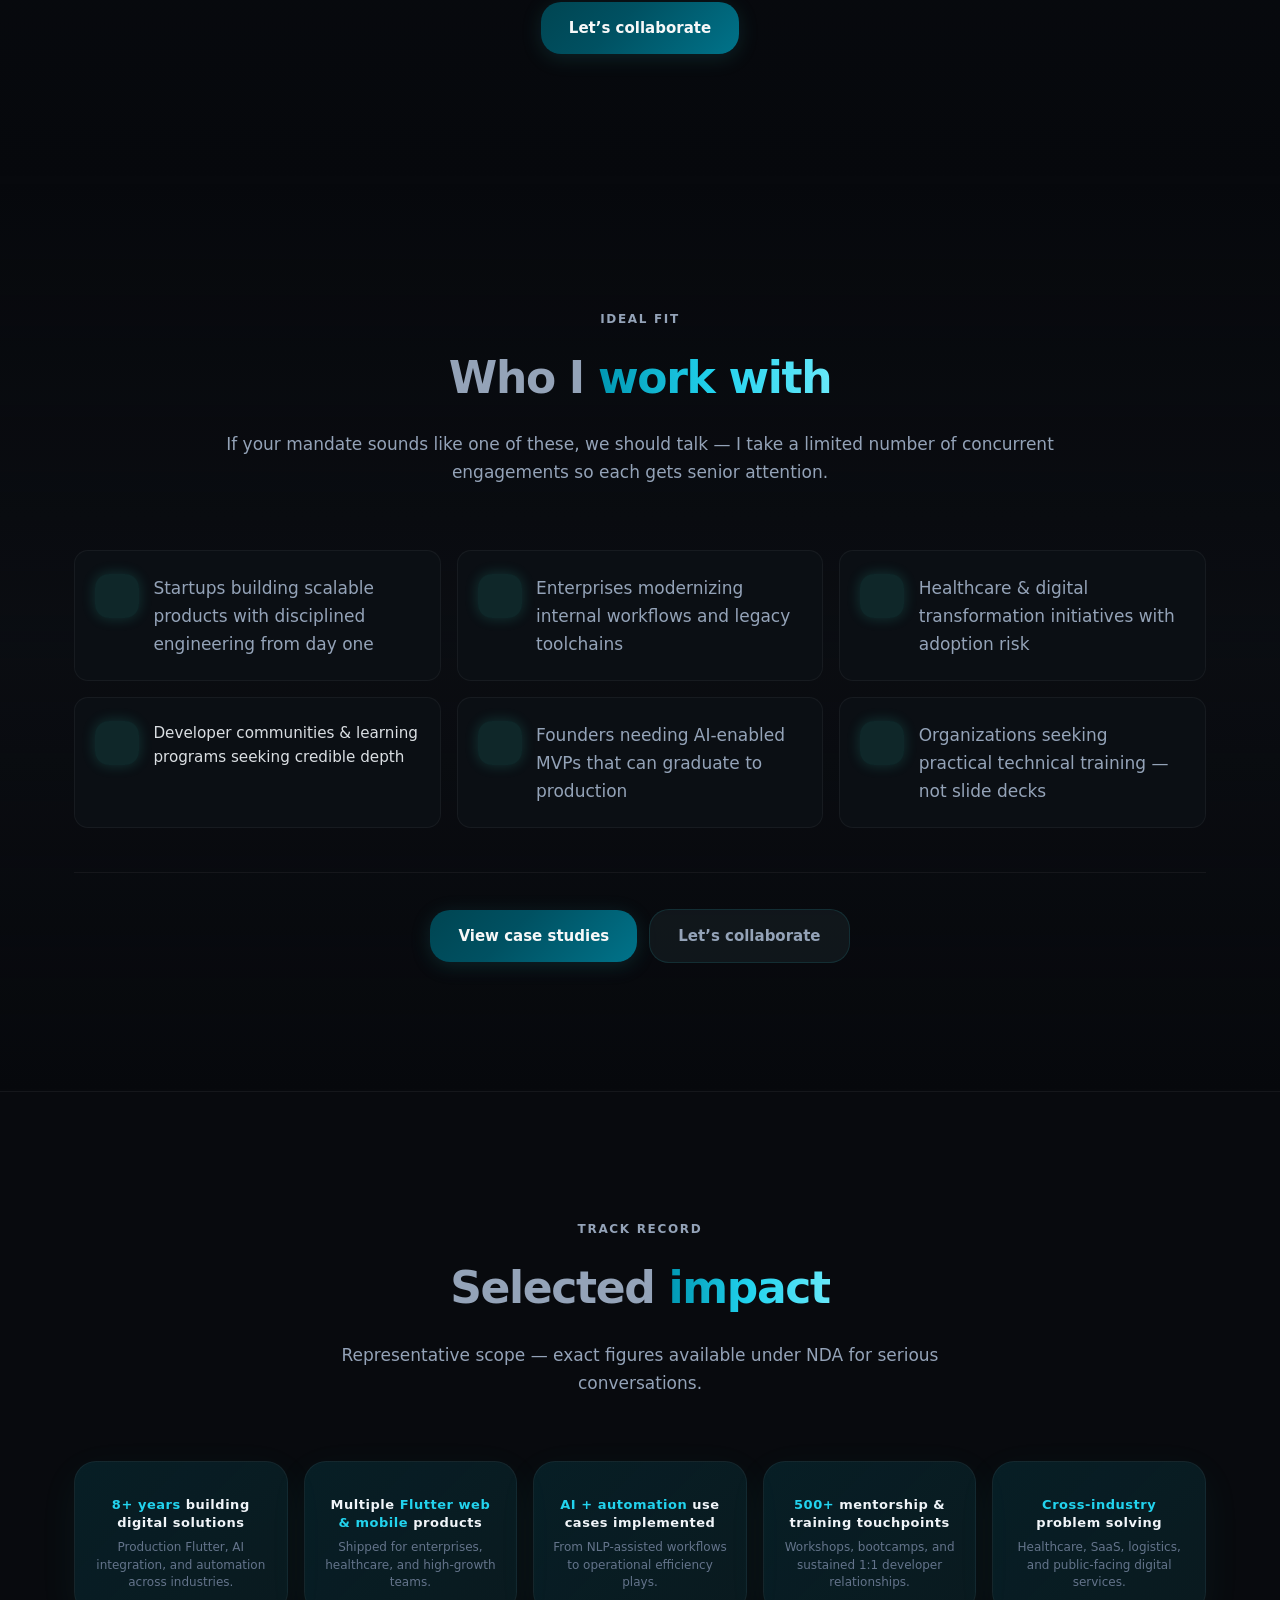
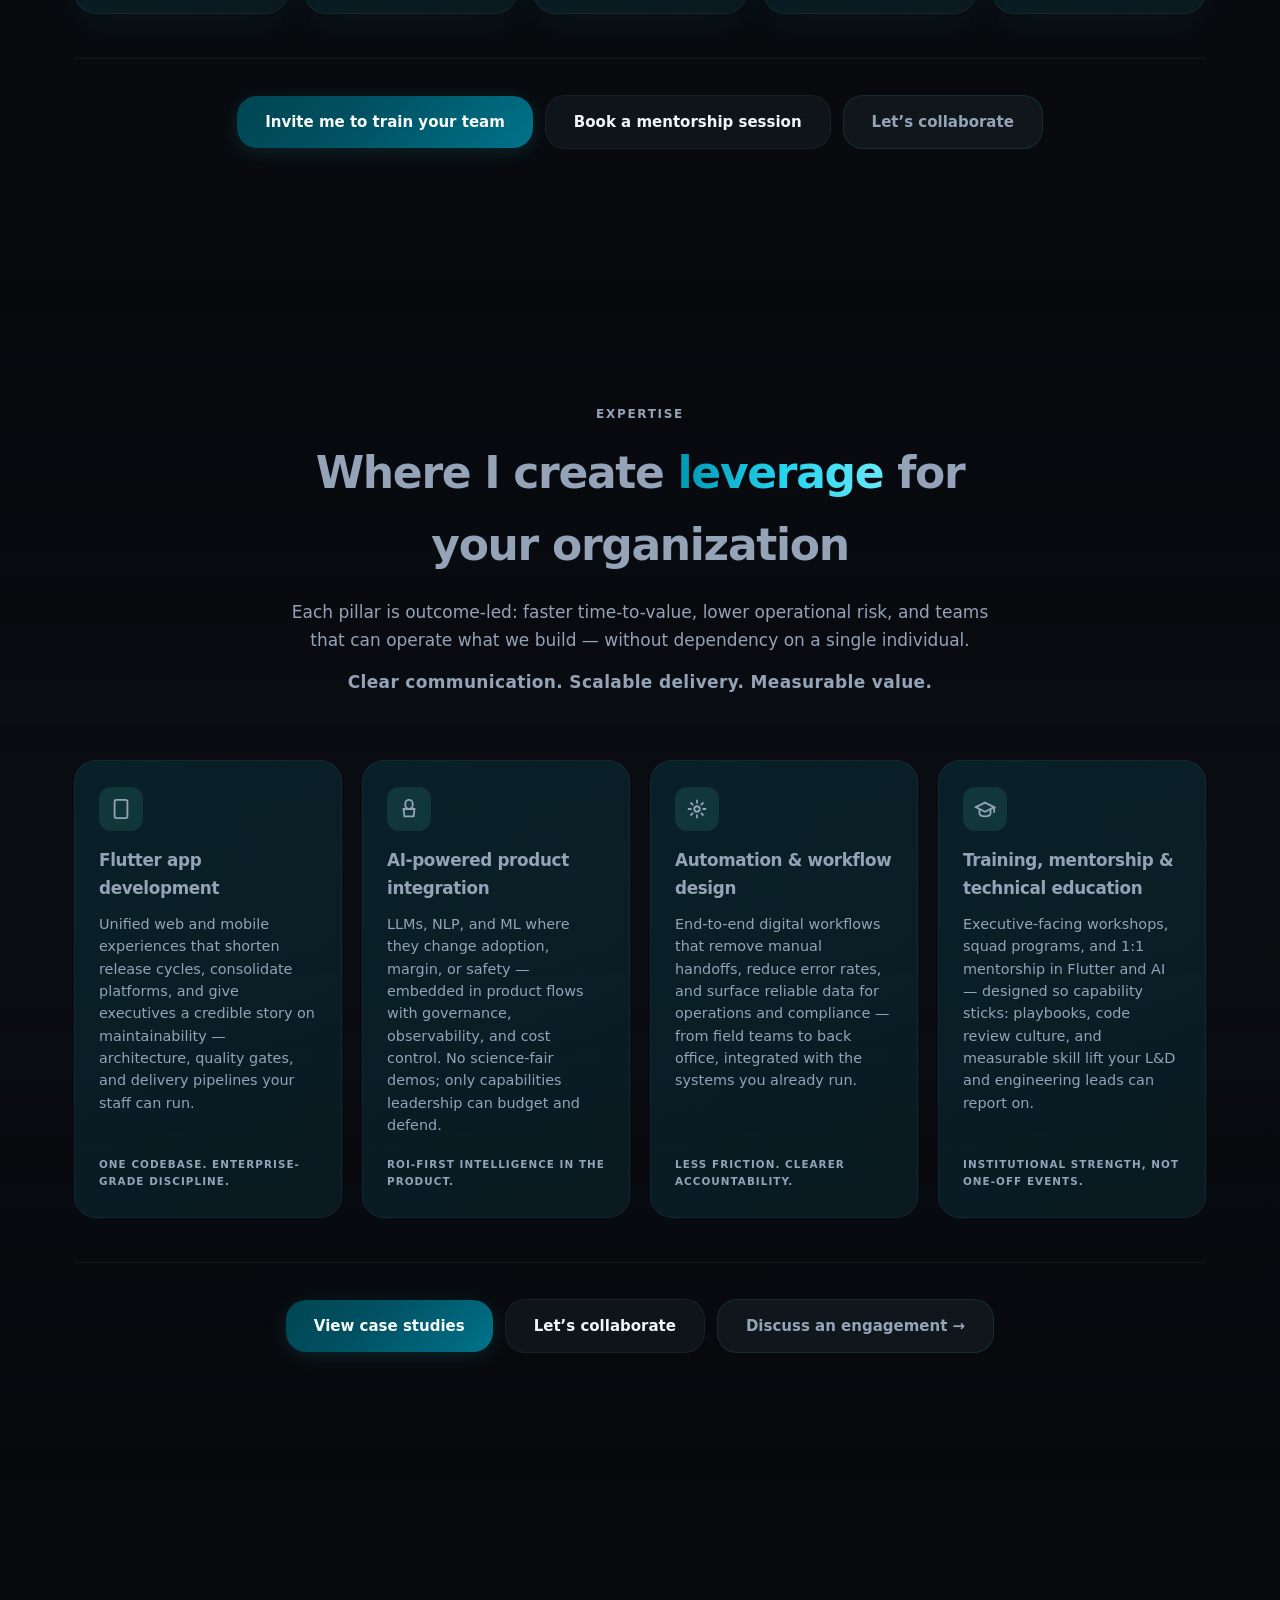
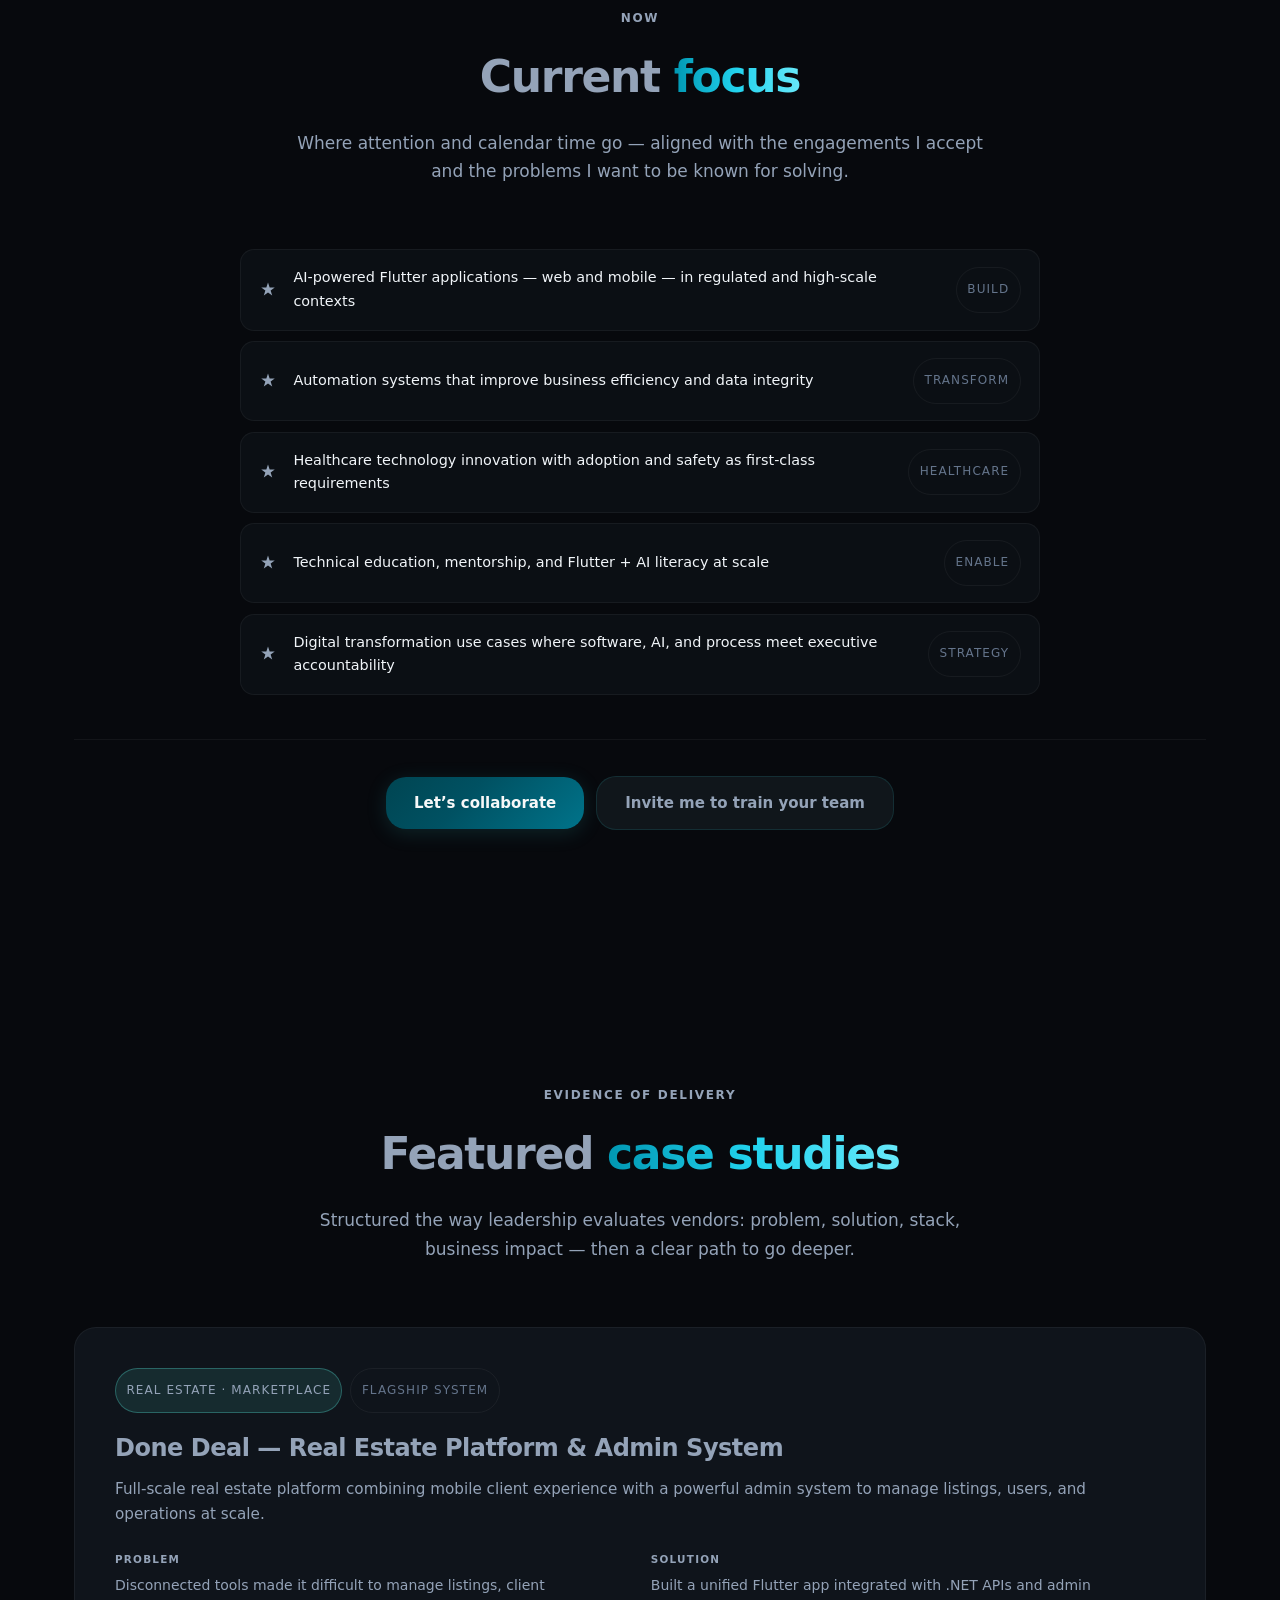
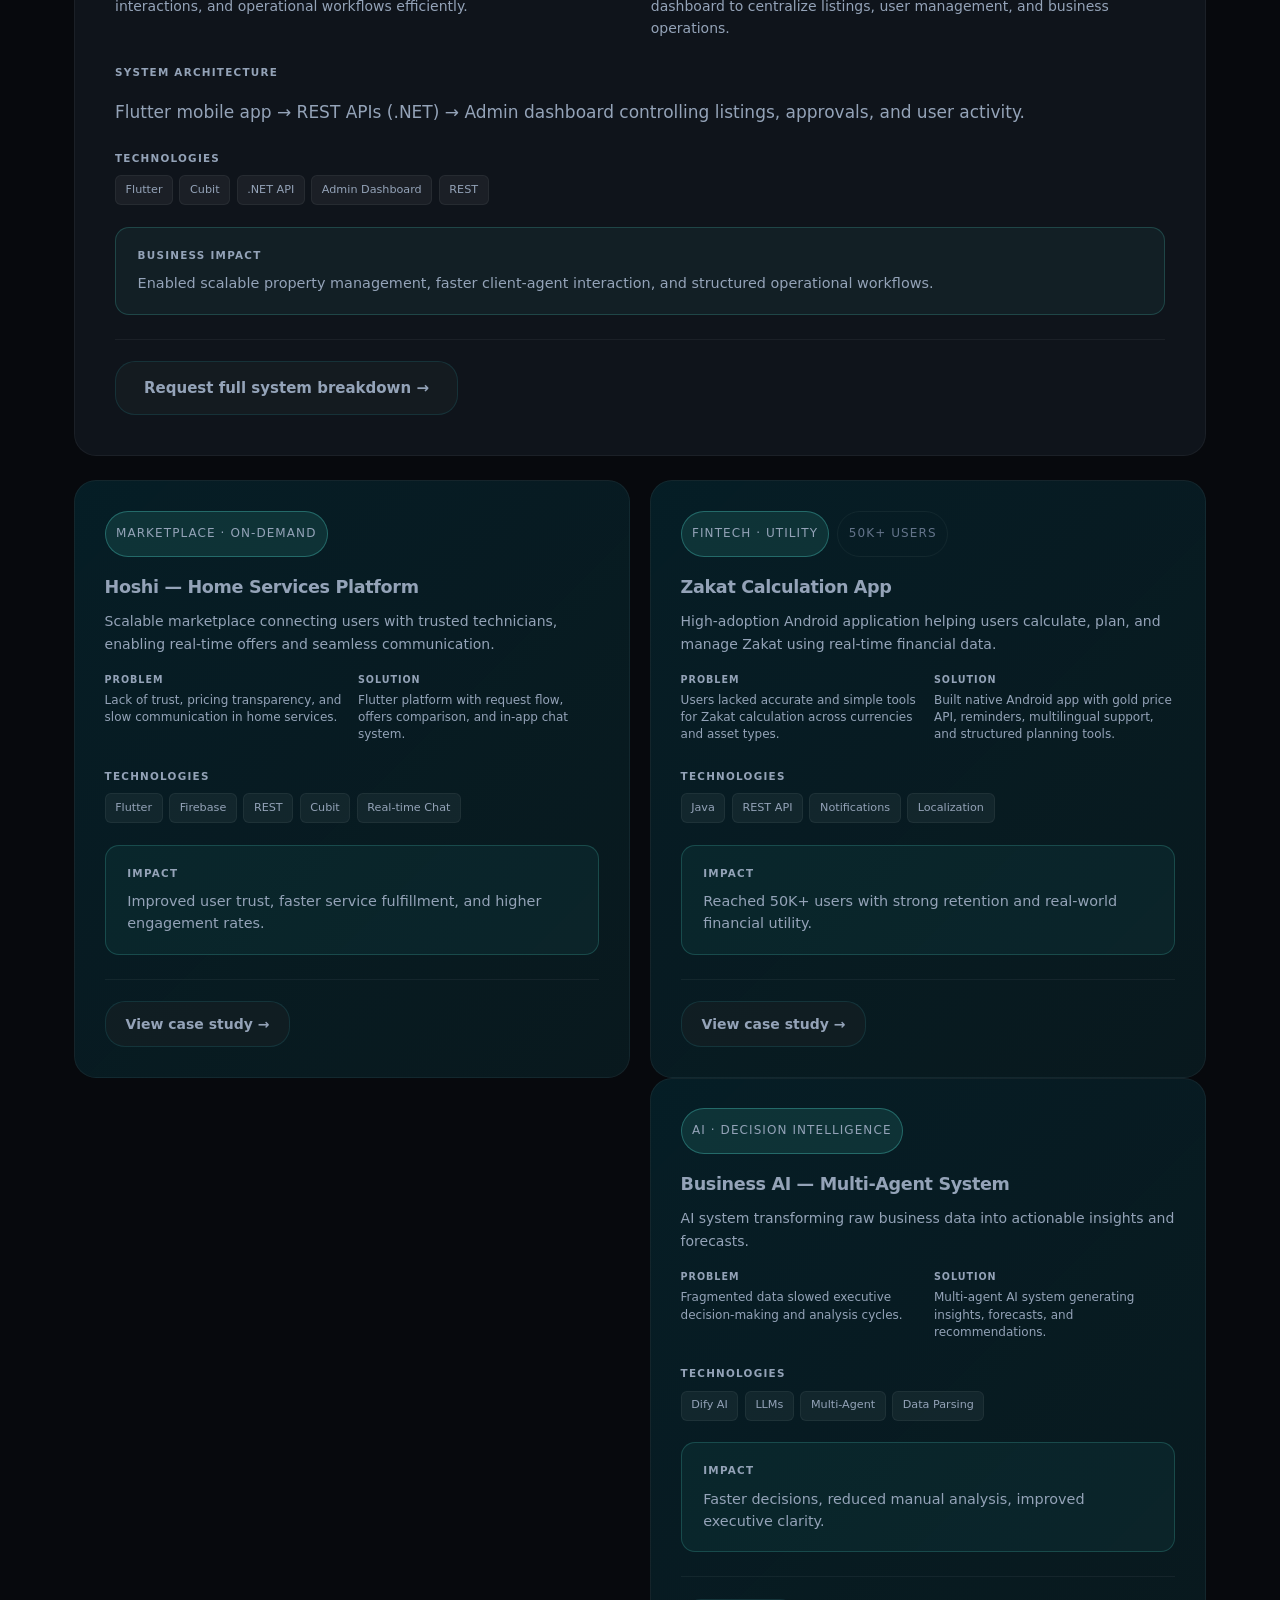
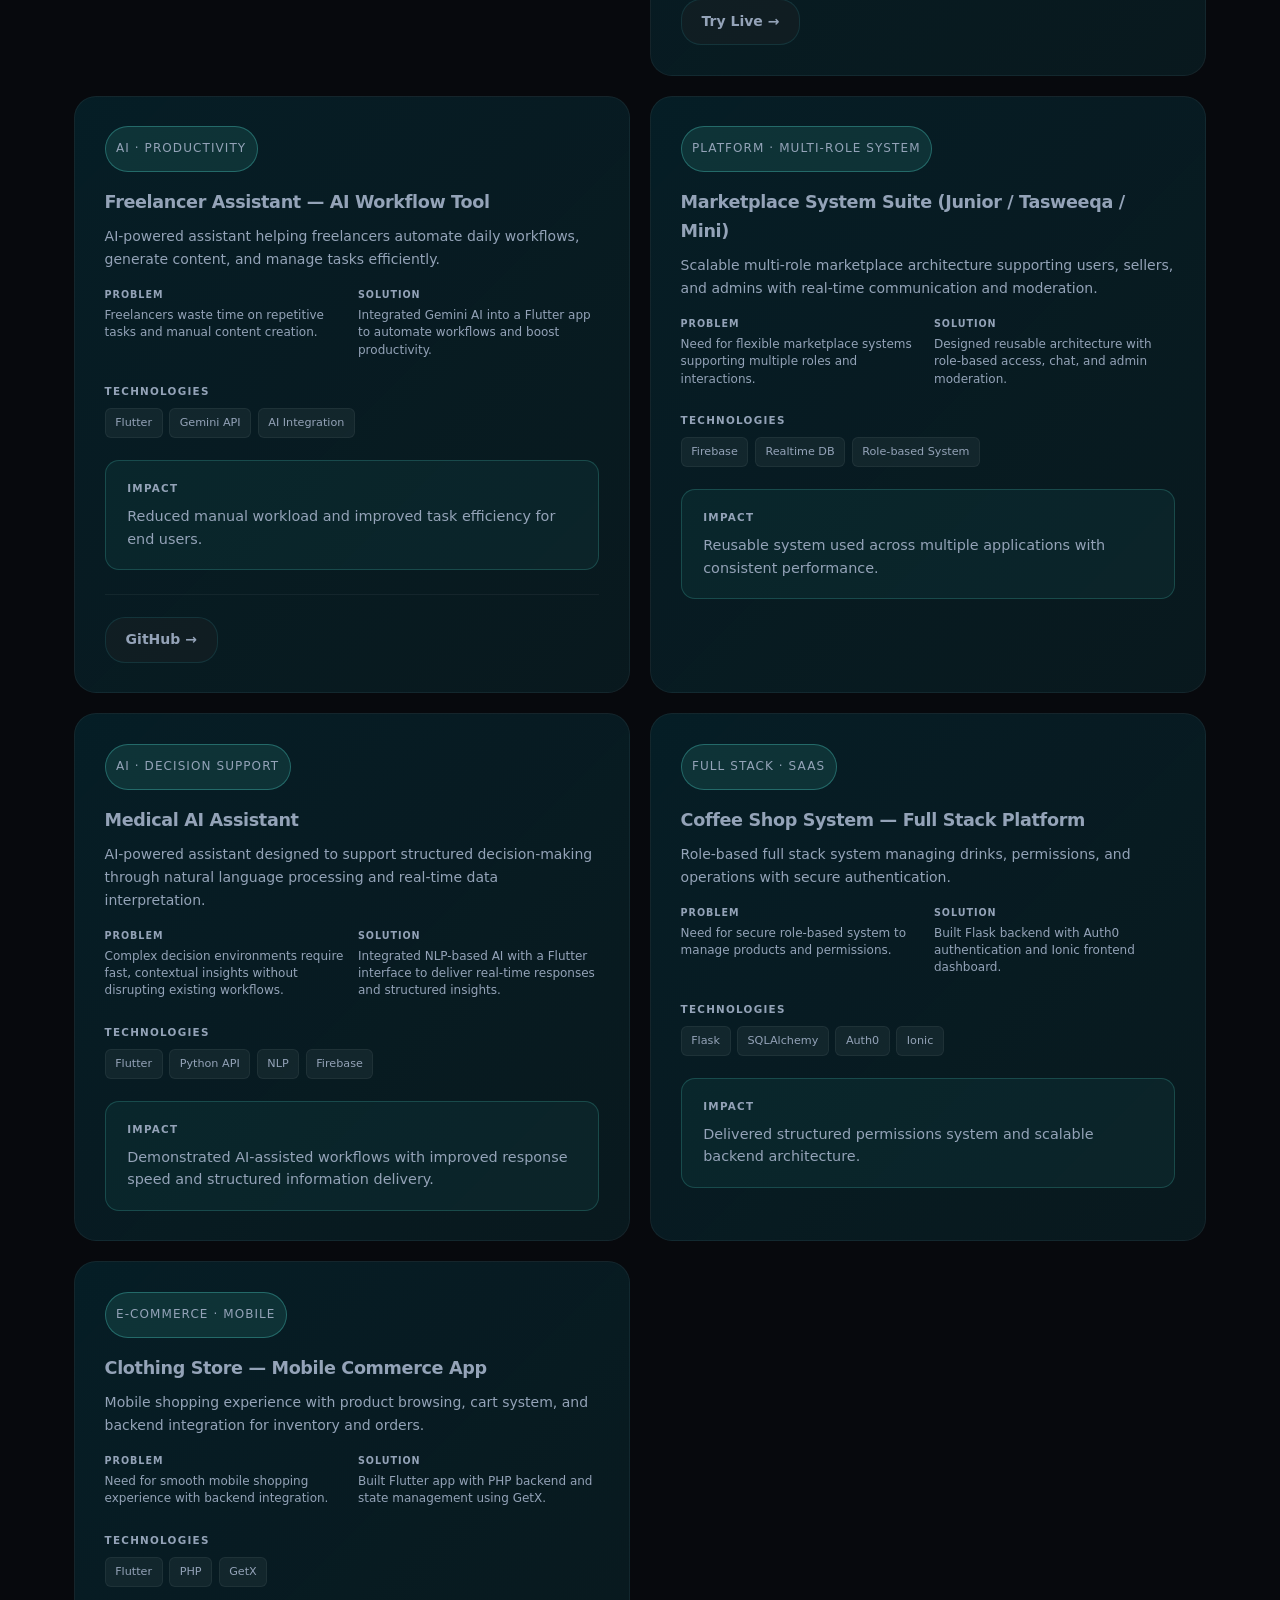
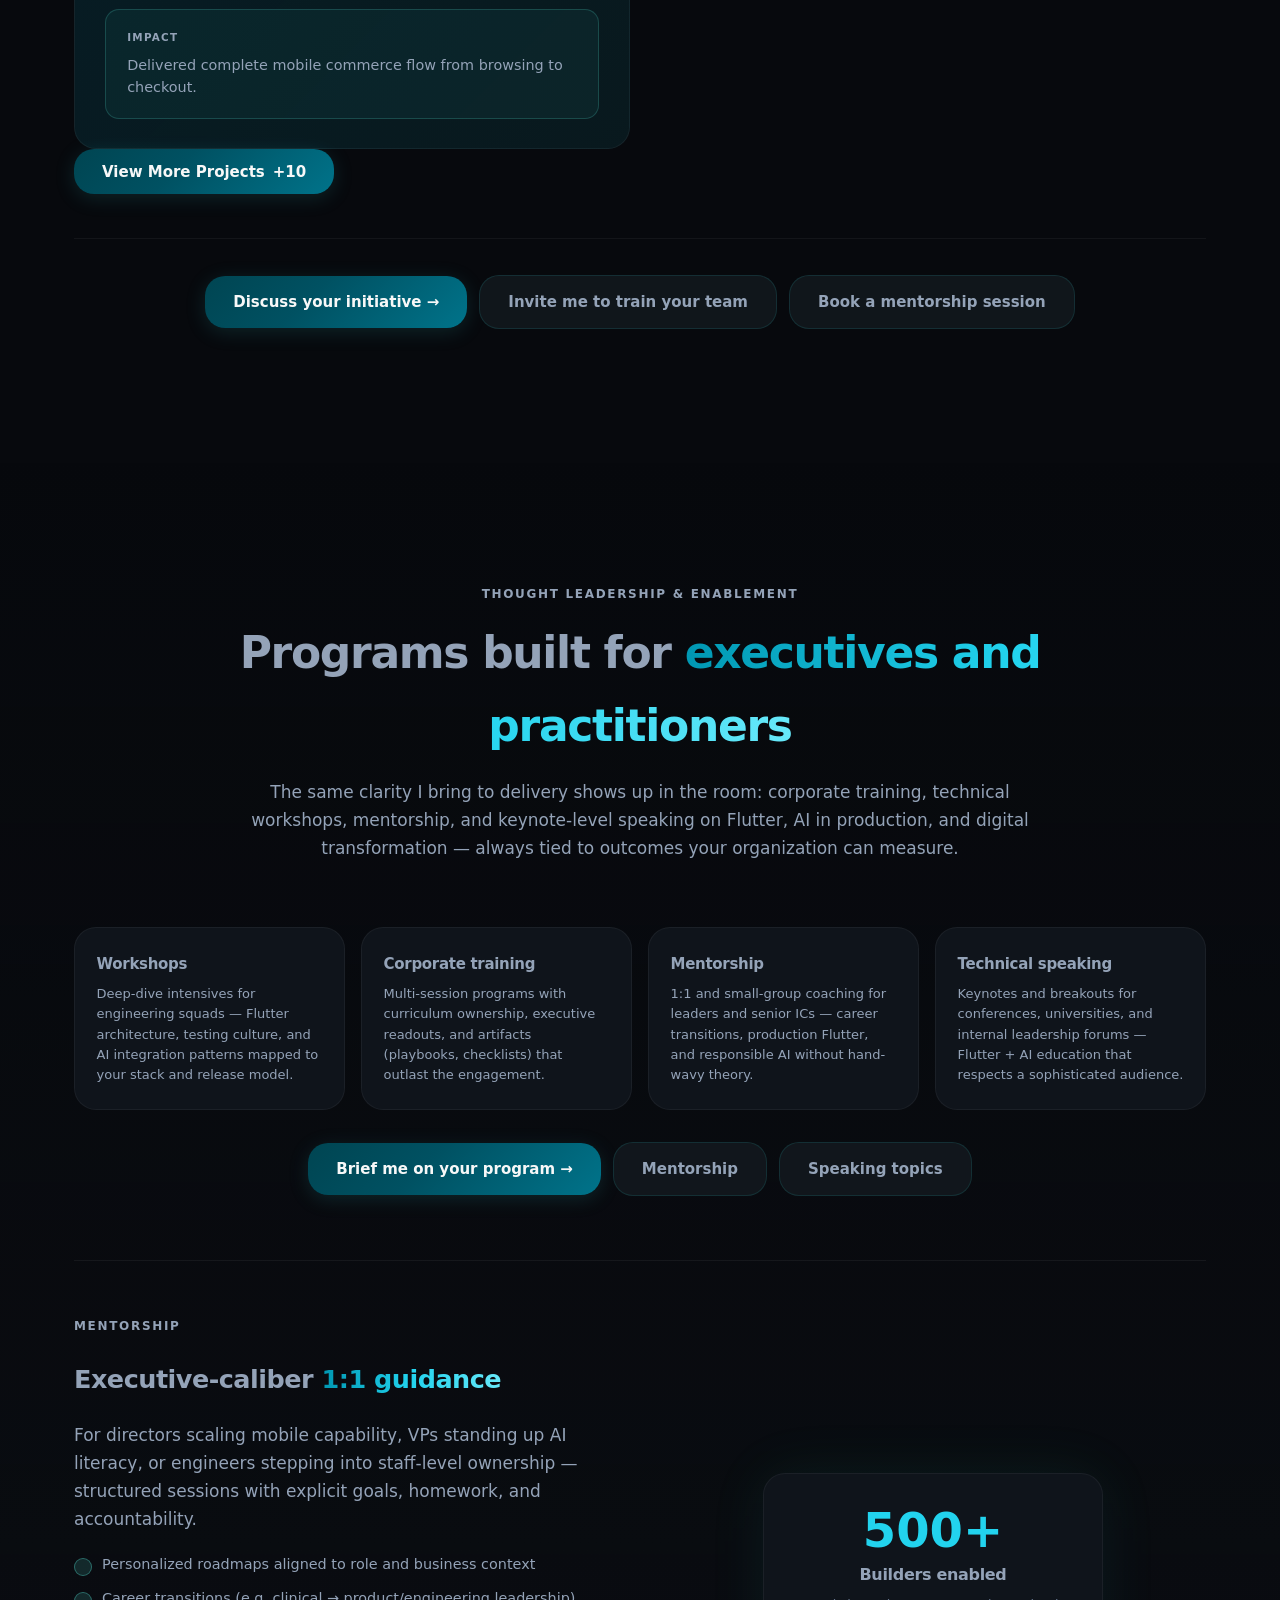
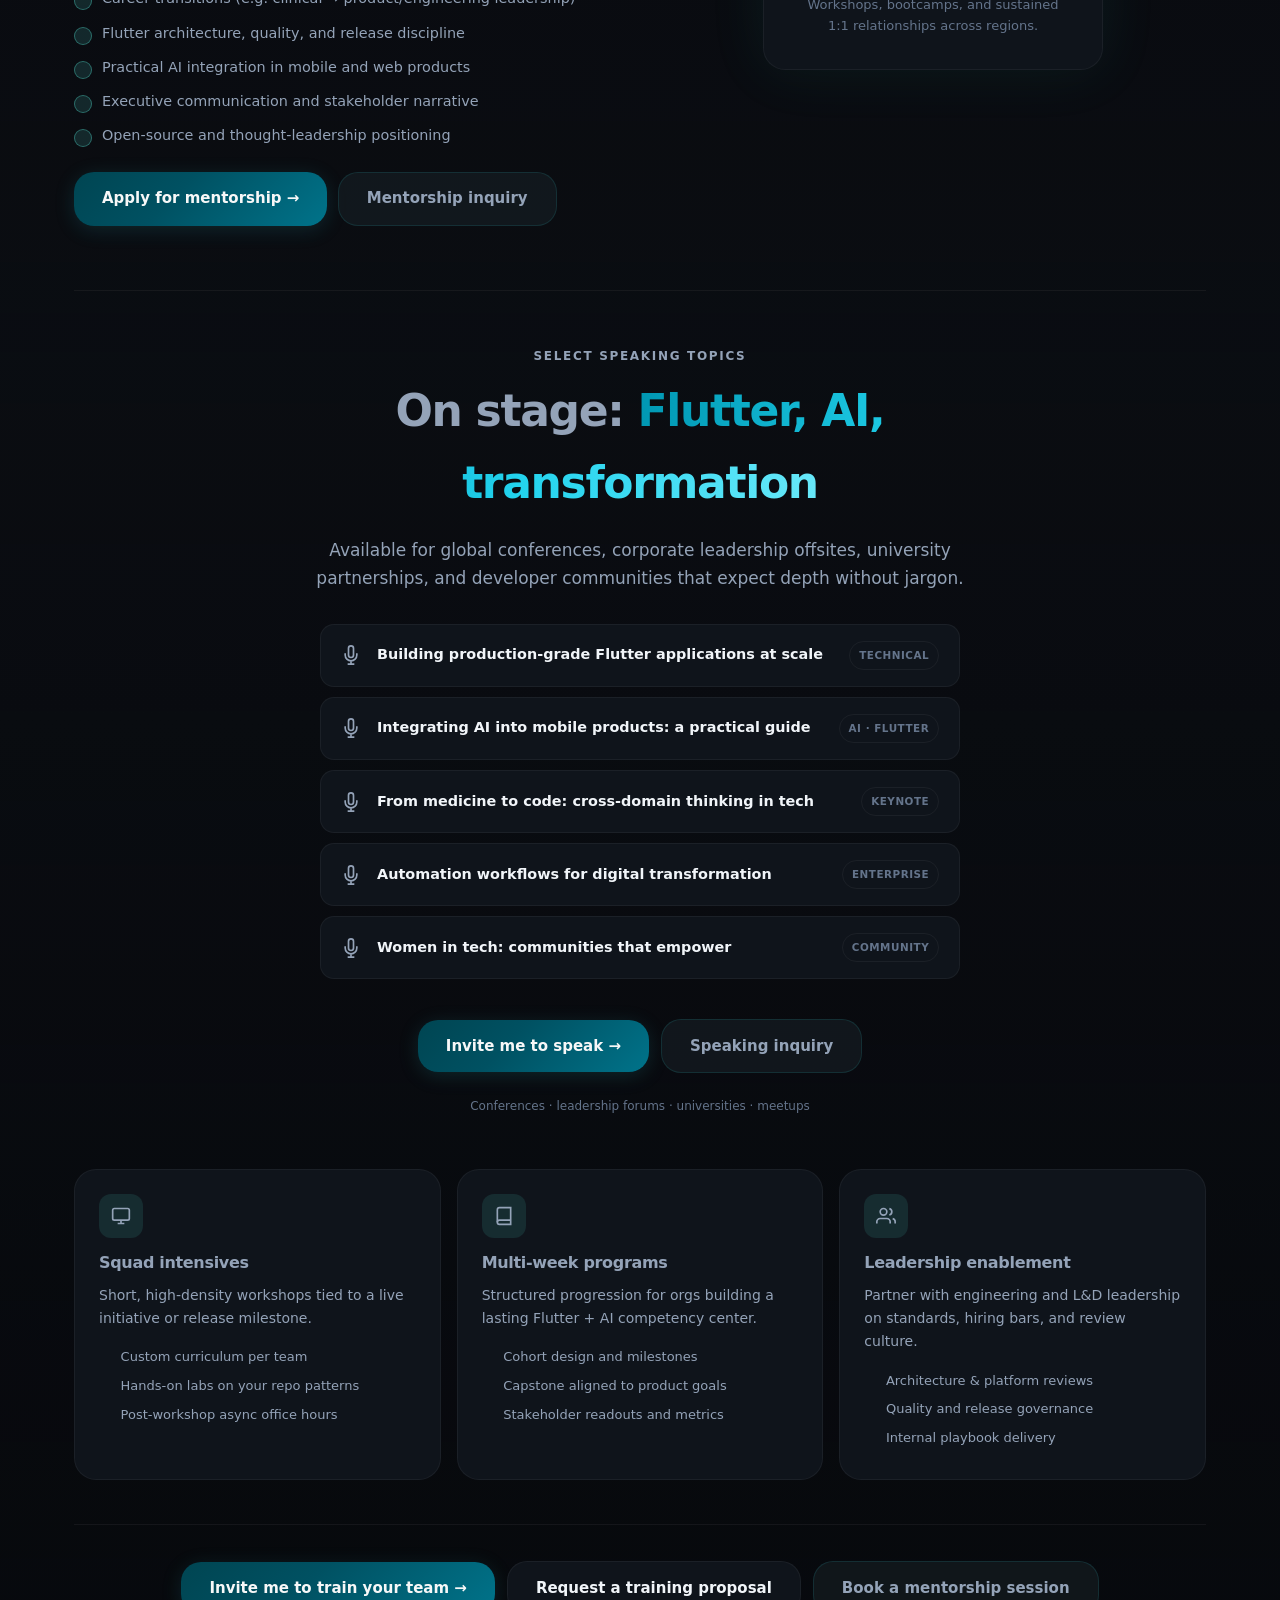
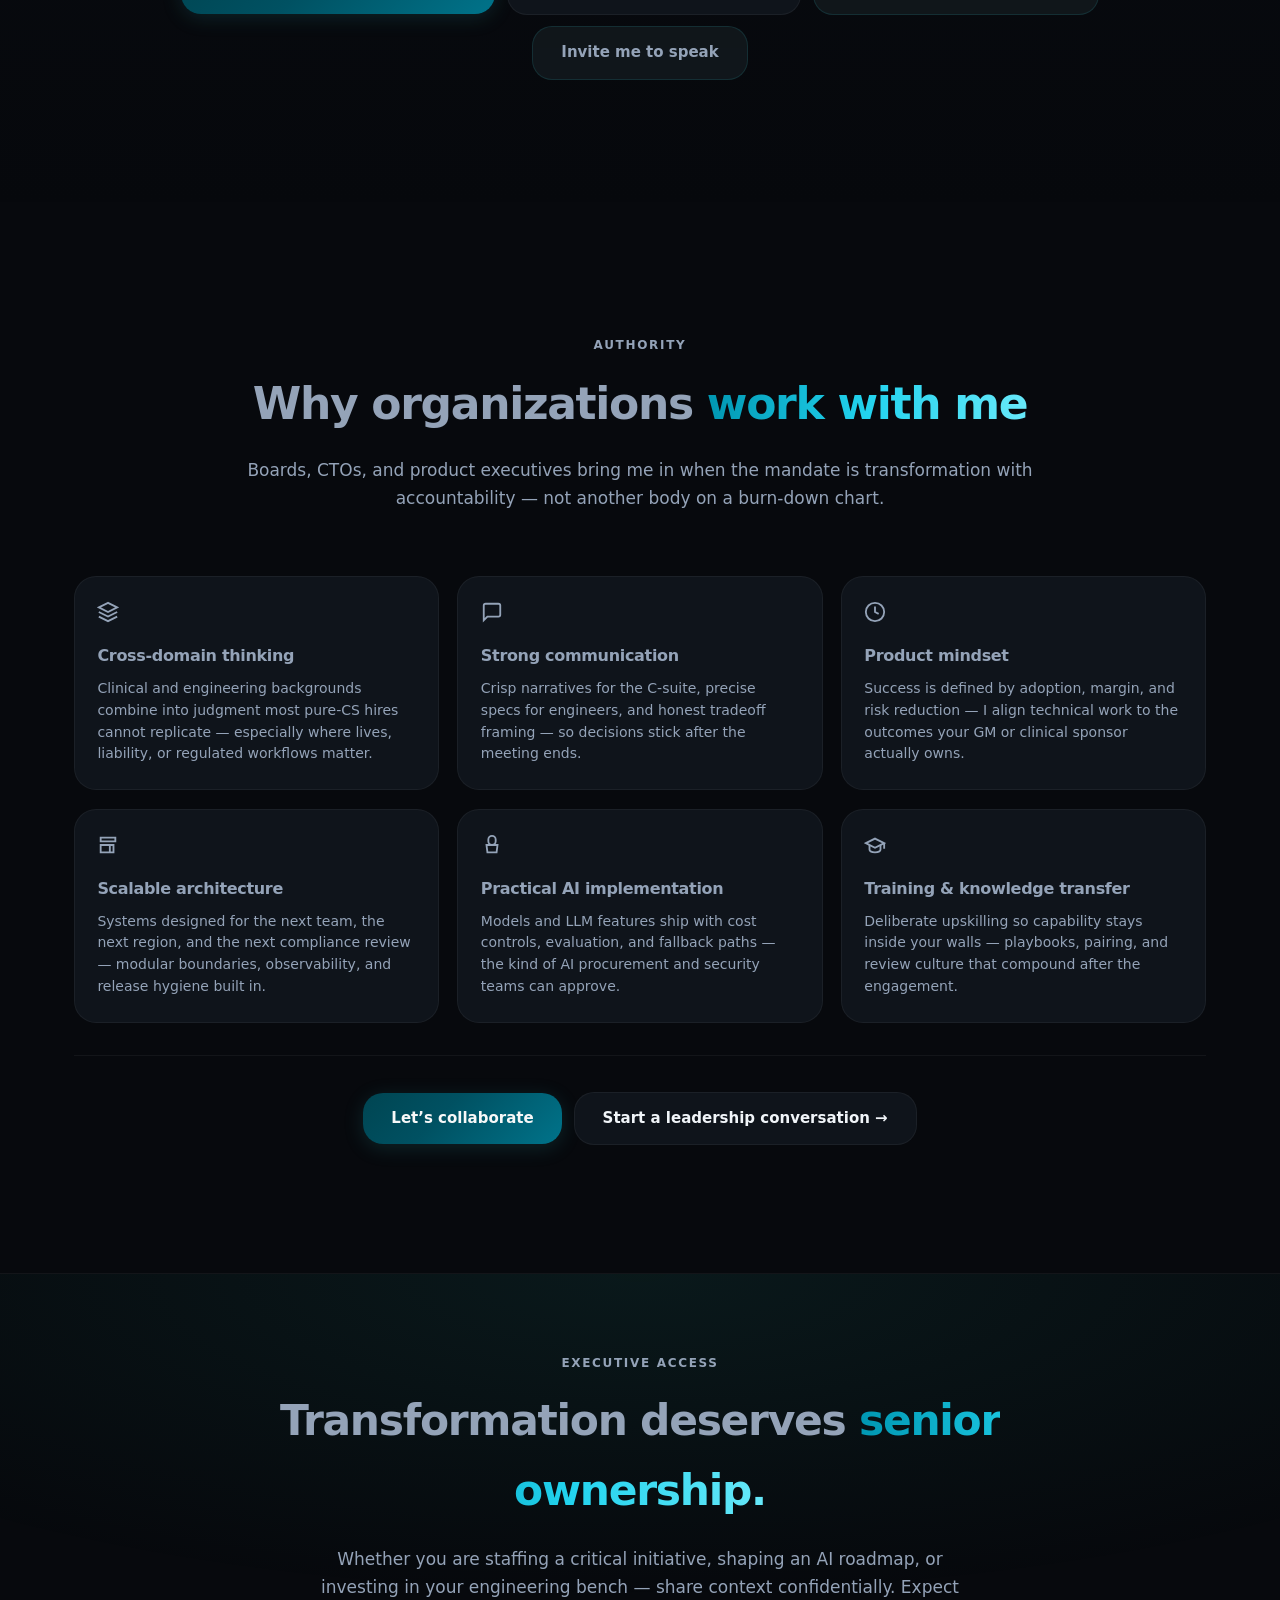
==== commit a70dd1f8: "Add Projects" ====
--- a/index.html
+++ b/index.html
@@ -530,156 +530,380 @@
         </div>
       </section>
 
-      <!-- 5. Case studies -->
-      <section id="case-studies" class="section">
-        <div class="container">
-          <header class="section-head reveal">
-            <span class="eyebrow">Evidence of delivery</span>
-            <h2>Featured <span class="gradient-text">case studies</span></h2>
-            <p>
-              Structured the way leadership evaluates vendors: problem, solution, stack, business
-              impact — then a clear path to go deeper.
-            </p>
-          </header>
-
-          <article class="case-featured reveal">
-             <a href="https://medical-chatbot-igwp123.gamma.site/" rel="noflow" target="_blank" class="card-link"></a>
-            <div class="case-tags">
-              <span class="pill pill-teal">Healthcare · AI</span>
-              <span class="pill pill-muted">Featured case study</span>
-            </div>
-            <h3>AI-powered clinical decision support</h3>
-            <p class="summary">
-              Point-of-care intelligence that respects clinical rhythm — faster, evidence-aware
-              decisions without forcing new rituals onto busy teams.
-            </p>
-            <div class="case-cols case-cols--split">
-              <div class="case-col">
-                <h4>Problem</h4>
-                <p>
-                  Leaders needed AI-assisted insight inside existing mobile workflows, with
-                  non-negotiable latency, traceability, and accuracy expectations for patient-facing
-                  use.
-                </p>
-              </div>
-              <div class="case-col">
-                <h4>Solution</h4>
-                <p>
-                  Production Flutter client, modular boundaries for test and release, secure
-                  integration to NLP-backed services, and connectivity patterns suited to real ward
-                  conditions.
-                </p>
-              </div>
-            </div>
-            <div class="case-field">
-              <h4>Technologies</h4>
-              <div class="case-tech">
-                <span>Flutter</span><span>Dart</span><span>Python ML API</span><span>Firebase</span
-                ><span>REST</span>
-              </div>
-            </div>
-            <div class="case-impact-box">
-              <h4>Business impact</h4>
-              <p>
-                Pilot sites measured shorter triage-to-decision cycles and stronger adoption versus
-                prior tools — with product analytics and clinician feedback as the scoreboard, not
-                vanity feature counts.
-              </p>
-            </div>
-            <div class="case-study-cta">
-              <a href="#contact-form" class="btn btn-ghost btn-lg">Request the full case study →</a>
-            </div>
-          </article>
-
-          <div class="case-grid-2">
-            <article class="case-card reveal">
+     <!-- 5. Case studies -->
+<section id="case-studies" class="section">
+  <div class="container">
+
+    <!-- HEADER -->
+    <header class="section-head reveal">
+      <span class="eyebrow">Evidence of delivery</span>
+      <h2>Featured <span class="gradient-text">case studies</span></h2>
+      <p>
+        Structured the way leadership evaluates vendors: problem, solution, stack, business
+        impact — then a clear path to go deeper.
+      </p>
+    </header>
+
+   <!-- FEATURED PROJECT -->
+<article class="case-featured reveal">
+  <a href="https://donedeal.novixcode.com/" rel="noflow" target="_blank" class="card-link"></a>
+
+  <div class="case-tags">
+    <span class="pill pill-teal">Real Estate · Marketplace</span>
+    <span class="pill pill-muted">Flagship system</span>
+  </div>
+
+  <h3>Done Deal — Real Estate Platform & Admin System</h3>
+
+  <p class="summary">
+    Full-scale real estate platform combining mobile client experience
+    with a powerful admin system to manage listings, users,
+    and operations at scale.
+  </p>
+
+  <div class="case-cols case-cols--split">
+    <div class="case-col">
+      <h4>Problem</h4>
+      <p>
+        Disconnected tools made it difficult to manage listings,
+        client interactions, and operational workflows efficiently.
+      </p>
+    </div>
+
+    <div class="case-col">
+      <h4>Solution</h4>
+      <p>
+        Built a unified Flutter app integrated with .NET APIs and admin dashboard
+        to centralize listings, user management, and business operations.
+      </p>
+    </div>
+  </div>
+
+  <div class="case-field">
+    <h4>System Architecture</h4>
+    <p>
+      Flutter mobile app → REST APIs (.NET) → Admin dashboard controlling
+      listings, approvals, and user activity.
+    </p>
+  </div>
+
+  <div class="case-field">
+    <h4>Technologies</h4>
+    <div class="case-tech">
+      <span>Flutter</span>
+      <span>Cubit</span>
+      <span>.NET API</span>
+      <span>Admin Dashboard</span>
+      <span>REST</span>
+    </div>
+  </div>
+
+  <div class="case-impact-box">
+    <h4>Business impact</h4>
+    <p>
+      Enabled scalable property management, faster client-agent interaction,
+      and structured operational workflows.
+    </p>
+  </div>
+
+  <div class="case-study-cta">
+    <a href="#contact-form" class="btn btn-ghost btn-lg">
+      Request full system breakdown →
+    </a>
+  </div>
+</article>
+
+
+<!-- ========================= -->
+<!-- PROJECTS WRAPPER -->
+<!-- ========================= -->
+<div class="case-wrapper">
+
+  <!-- VISIBLE PROJECTS -->
+  <div class="case-grid-2 visible-projects">
+
+    <!-- PROJECT 1 -->
+    <article class="case-card reveal">
+      <a href="pages/project1.html" target="_blank" class="card-link"></a>
+
+      <div class="case-tags">
+        <span class="pill pill-teal">Marketplace · On-demand</span>
+      </div>
+
+      <h3>Hoshi — Home Services Platform</h3>
+
+      <p class="summary">
+        Scalable marketplace connecting users with trusted technicians,
+        enabling real-time offers and seamless communication.
+      </p>
+
+      <div class="mini-cols">
+        <div>
+          <h4>Problem</h4>
+          <p>Lack of trust, pricing transparency, and slow communication in home services.</p>
+        </div>
+
+        <div>
+          <h4>Solution</h4>
+          <p>Flutter platform with request flow, offers comparison, and in-app chat system.</p>
+        </div>
+      </div>
+
+      <div class="case-field">
+        <h4>Technologies</h4>
+        <div class="case-tech">
+          <span>Flutter</span>
+          <span>Firebase</span>
+          <span>REST</span>
+          <span>Cubit</span>
+          <span>Real-time Chat</span>
+        </div>
+      </div>
+
+      <div class="case-impact-box">
+        <h4>Impact</h4>
+        <p>Improved user trust, faster service fulfillment, and higher engagement rates.</p>
+      </div>
+
+      <div class="case-study-cta">
+        <a href="pages/project1.html" class="btn btn-ghost">
+          View case study →
+        </a>
+      </div>
+    </article>
+
+    <!-- PROJECT 2 -->
+   <!-- ZAKAT APP (STRONG PROOF) -->
+    <article class="case-card reveal">
+      <a href="https://play.google.com/store/apps/details?id=com.condaianllkhir.Zakat"  rel="noflow" target="_blank" class="card-link"></a>
+    
+      <div class="case-tags">
+        <span class="pill pill-teal">Fintech · Utility</span>
+        <span class="pill pill-muted">50K+ users</span>
+      </div>
+
+      <h3>Zakat Calculation App</h3>
+
+      <p class="summary">
+        High-adoption Android application helping users calculate,
+        plan, and manage Zakat using real-time financial data.
+      </p>
+
+      <div class="mini-cols">
+        <div>
+          <h4>Problem</h4>
+          <p>
+            Users lacked accurate and simple tools for Zakat calculation
+            across currencies and asset types.
+          </p>
+        </div>
+
+        <div>
+          <h4>Solution</h4>
+          <p>
+            Built native Android app with gold price API, reminders,
+            multilingual support, and structured planning tools.
+          </p>
+        </div>
+      </div>
+
+      <div class="case-field">
+        <h4>Technologies</h4>
+        <div class="case-tech">
+          <span>Java</span>
+          <span>REST API</span>
+          <span>Notifications</span>
+          <span>Localization</span>
+        </div>
+      </div>
+
+      <div class="case-impact-box">
+        <h4>Impact</h4>
+        <p>
+          Reached 50K+ users with strong retention and real-world financial utility.
+        </p>
+      </div>
+
+      <div class="case-study-cta">
+        <a href="#" class="btn btn-ghost">
+          View case study →
+        </a>
+      </div>
+    </article>
+
+  </div>
+
+ 
+ <!-- HIDDEN PROJECTS -->
+<div id="hiddenProjects" class="case-grid-2 hidden-projects">
   
+  <div class="grid-spacer"></div>
+
+      <!-- PROJECT 2 -->
+    <article class="case-card reveal reveal-delay-1">
+         <a href="https://dify-ai-business-insight-gkt31aq.gamma.site/"rel="noflow" target="_blank" class="card-link"></a>
+
+      <div class="case-tags">
+        <span class="pill pill-teal">AI · Decision Intelligence</span>
+      </div>
+
+      <h3>Business AI — Multi-Agent System</h3>
+
+      <p class="summary">
+        AI system transforming raw business data into actionable insights and forecasts.
+      </p>
+
+      <div class="mini-cols">
+        <div>
+          <h4>Problem</h4>
+          <p>Fragmented data slowed executive decision-making and analysis cycles.</p>
+        </div>
+
+        <div>
+          <h4>Solution</h4>
+          <p>Multi-agent AI system generating insights, forecasts, and recommendations.</p>
+        </div>
+      </div>
+
+      <div class="case-field">
+        <h4>Technologies</h4>
+        <div class="case-tech">
+          <span>Dify AI</span>
+          <span>LLMs</span>
+          <span>Multi-Agent</span>
+          <span>Data Parsing</span>
+        </div>
+      </div>
+
+      <div class="case-impact-box">
+        <h4>Impact</h4>
+        <p>Faster decisions, reduced manual analysis, improved executive clarity.</p>
+      </div>
+
+      <div class="case-study-cta">
+        <a href="https://dify-ai-business-insight-gkt31aq.gamma.site/" target="_blank" class="btn btn-ghost">
+          Try Live →
+        </a>
+      </div>
+    </article>
+
+  <!-- AI PRODUCTIVITY -->
+<article class="case-card reveal">
+   <a href="https://github.com/DrRO/freelancer_assistant"rel="noflow" target="_blank" class="card-link"></a>
   <div class="case-tags">
-    <span class="pill pill-teal">Marketplace · On-demand services</span>
-  </div>
-
-  <h3>Hoshi — Home Services Platform</h3>
+    <span class="pill pill-teal">AI · Productivity</span>
+  </div>
+
+  <h3>Freelancer Assistant — AI Workflow Tool</h3>
 
   <p class="summary">
-    A scalable on-demand marketplace connecting users with trusted technicians —
-    enabling instant service requests, competitive offers, and seamless in-app communication.
+    AI-powered assistant helping freelancers automate daily workflows,
+    generate content, and manage tasks efficiently.
   </p>
 
   <div class="mini-cols">
-
     <div>
       <h4>Problem</h4>
-      <p>
-        Users struggled to find reliable home service providers with transparent pricing
-        and efficient communication, leading to delays and inconsistent service quality.
-      </p>
+      <p>Freelancers waste time on repetitive tasks and manual content creation.</p>
     </div>
 
     <div>
       <h4>Solution</h4>
-      <p>
-        Built a Flutter-based platform enabling users to submit requests, receive multiple
-        technician offers, compare pricing & ratings, and communicate directly inside the app.
-      </p>
-    </div>
-
+      <p>Integrated Gemini AI into a Flutter app to automate workflows and boost productivity.</p>
+    </div>
   </div>
 
   <div class="case-field">
     <h4>Technologies</h4>
-
     <div class="case-tech">
       <span>Flutter</span>
-      <span>Firebase</span>
-      <span>REST APIs</span>
-      <span>Cubit</span>
-      <span>Real-time Chat</span>
+      <span>Gemini API</span>
+      <span>AI Integration</span>
     </div>
   </div>
 
   <div class="case-impact-box">
     <h4>Impact</h4>
-
-    <p>
-      Delivered a smooth, fast user experience that simplifies home service requests,
-      improves transparency, and increases user trust through competitive pricing and ratings.
-    </p>
-  </div>
-
-  <div class="case-study-cta">
-    <a href="pages/project1.html" class="btn btn-ghost">
-      View case study →
-    </a>
-  </div>
-
+    <p>Reduced manual workload and improved task efficiency for end users.</p>
+  </div>
+   <div class="case-study-cta">
+        <a href="https://github.com/DrRO/freelancer_assistant" target="_blank" class="btn btn-ghost">
+          GitHub →
+        </a>
+      </div>
 </article>
-            <article class="case-card reveal reveal-delay-1">
+
+
+<!-- MARKETPLACE SYSTEM -->
+<article class="case-card reveal reveal-delay-1">
+   <a href="https://play.google.com/store/apps/details?id=tasweeqa.com.Tasweeqa"rel="noflow" target="_blank" class="card-link"></a>
+
   <div class="case-tags">
-    <span class="pill pill-teal">AI · Decision Intelligence</span>
-    <span class="pill pill-muted">Multi-Agent System</span>
-  </div>
-
-  <h3>Business AI — Multi-Agent Decision System</h3>
+    <span class="pill pill-teal">Platform · Multi-role System</span>
+  </div>
+
+  <h3>Marketplace System Suite (Junior / Tasweeqa / Mini)</h3>
 
   <p class="summary">
-    AI-powered decision intelligence platform that transforms complex business data into 
-    actionable insights, forecasts, and strategic recommendations for executives.
+    Scalable multi-role marketplace architecture supporting users,
+    sellers, and admins with real-time communication and moderation.
+  </p>
+
+  <div class="mini-cols">
+    <div>
+      <h4>Problem</h4>
+      <p>Need for flexible marketplace systems supporting multiple roles and interactions.</p>
+    </div>
+
+    <div>
+      <h4>Solution</h4>
+      <p>Designed reusable architecture with role-based access, chat, and admin moderation.</p>
+    </div>
+  </div>
+
+  <div class="case-field">
+    <h4>Technologies</h4>
+    <div class="case-tech">
+      <span>Firebase</span>
+      <span>Realtime DB</span>
+      <span>Role-based System</span>
+    </div>
+  </div>
+
+  <div class="case-impact-box">
+    <h4>Impact</h4>
+    <p>Reusable system used across multiple applications with consistent performance.</p>
+  </div>
+</article>
+
+<!-- MEDICAL AI SYSTEM -->
+<article class="case-card reveal">
+   <a href="https://medical-chatbot-igwp123.gamma.site/"rel="noflow" target="_blank" class="card-link"></a>
+  <div class="case-tags">
+    <span class="pill pill-teal">AI · Decision Support</span>
+  </div>
+
+  <h3>Medical AI Assistant</h3>
+
+  <p class="summary">
+    AI-powered assistant designed to support structured decision-making
+    through natural language processing and real-time data interpretation.
   </p>
 
   <div class="mini-cols">
     <div>
       <h4>Problem</h4>
       <p>
-        Executives struggled to extract insights from scattered data (PDF, Excel, CSV),
-        slowing down critical decisions around pricing, expansion, and market strategy.
+        Complex decision environments require fast, contextual insights
+        without disrupting existing workflows.
       </p>
     </div>
 
     <div>
       <h4>Solution</h4>
       <p>
-        Designed a multi-agent AI system on Dify where specialized agents analyze data,
-        forecast performance, and generate justified business recommendations in real time.
+        Integrated NLP-based AI with a Flutter interface to deliver
+        real-time responses and structured insights.
       </p>
     </div>
   </div>
@@ -687,44 +911,129 @@
   <div class="case-field">
     <h4>Technologies</h4>
     <div class="case-tech">
-      <span>Dify AI</span>
-      <span>LLMs</span>
-      <span>Multi-Agent Architecture</span>
-      <span>Data Parsing (CSV/PDF)</span>
-      <span>Forecasting Logic</span>
+      <span>Flutter</span>
+      <span>Python API</span>
+      <span>NLP</span>
+      <span>Firebase</span>
     </div>
   </div>
 
   <div class="case-impact-box">
-    <h4>Business impact</h4>
+    <h4>Impact</h4>
     <p>
-      Enabled faster, data-informed decision-making with automated insights, 
-      predictive forecasting, and strategic recommendations — reducing manual analysis 
-      effort and improving executive clarity.
+      Demonstrated AI-assisted workflows with improved response speed
+      and structured information delivery.
     </p>
   </div>
-
-  <div class="case-study-cta">
-    <a href="https://dify-ai-business-insight-gkt31aq.gamma.site/" rel="noflow" target="_blank" class="btn btn-ghost">
-      Try Live AI Chatbot →
-    </a>
-  </div>
 </article>
-          </div>
-          <div class="cta-strip reveal">
-            <a href="#case-studies" class="btn btn-dark btn-lg">View case studies</a>
-            <a href="#contact-form" class="btn btn-primary btn-lg">Discuss your initiative →</a>
-            <a href="#enablement" class="btn btn-ghost btn-lg">Invite me to train your team</a>
-            <a href="#mentorship" class="btn btn-ghost btn-lg">Book a mentorship session</a>
-           <!--  <a href="#" class="btn btn-ghost btn-lg" aria-label="Download resume (placeholder)">
-              <svg class="icon" viewBox="0 0 24 24" fill="none" stroke="currentColor" stroke-width="2">
-                <path d="M21 15v4a2 2 0 0 1-2 2H5a2 2 0 0 1-2-2v-4M7 10l5 5 5-5M12 15V3" />
-              </svg>
-              Download my resume
-            </a> -->
-          </div>
-        </div>
-      </section>
+
+
+<!-- FULL STACK -->
+<article class="case-card reveal reveal-delay-2">
+   <a href="https://github.com/DrRO/Coffee_backend"rel="noflow" target="_blank" class="card-link"></a>
+  <div class="case-tags">
+    <span class="pill pill-teal">Full Stack · SaaS</span>
+  </div>
+
+  <h3>Coffee Shop System — Full Stack Platform</h3>
+
+  <p class="summary">
+    Role-based full stack system managing drinks, permissions,
+    and operations with secure authentication.
+  </p>
+
+  <div class="mini-cols">
+    <div>
+      <h4>Problem</h4>
+      <p>Need for secure role-based system to manage products and permissions.</p>
+    </div>
+
+    <div>
+      <h4>Solution</h4>
+      <p>Built Flask backend with Auth0 authentication and Ionic frontend dashboard.</p>
+    </div>
+  </div>
+
+  <div class="case-field">
+    <h4>Technologies</h4>
+    <div class="case-tech">
+      <span>Flask</span>
+      <span>SQLAlchemy</span>
+      <span>Auth0</span>
+      <span>Ionic</span>
+    </div>
+  </div>
+
+  <div class="case-impact-box">
+    <h4>Impact</h4>
+    <p>Delivered structured permissions system and scalable backend architecture.</p>
+  </div>
+</article>
+
+
+<!-- E-COMMERCE -->
+<article class="case-card reveal reveal-delay-3">
+     <a href="https://drro.github.io/junior.html" rel="noflow" target="_blank" class="card-link"></a>
+
+  <div class="case-tags">
+    <span class="pill pill-teal">E-commerce · Mobile</span>
+  </div>
+
+  <h3>Clothing Store — Mobile Commerce App</h3>
+
+  <p class="summary">
+    Mobile shopping experience with product browsing, cart system,
+    and backend integration for inventory and orders.
+  </p>
+
+  <div class="mini-cols">
+    <div>
+      <h4>Problem</h4>
+      <p>Need for smooth mobile shopping experience with backend integration.</p>
+    </div>
+
+    <div>
+      <h4>Solution</h4>
+      <p>Built Flutter app with PHP backend and state management using GetX.</p>
+    </div>
+  </div>
+
+  <div class="case-field">
+    <h4>Technologies</h4>
+    <div class="case-tech">
+      <span>Flutter</span>
+      <span>PHP</span>
+      <span>GetX</span>
+    </div>
+  </div>
+
+  <div class="case-impact-box">
+    <h4>Impact</h4>
+    <p>Delivered complete mobile commerce flow from browsing to checkout.</p>
+  </div>
+</article>
+  </div>
+
+<div class="case-toggle">
+  <button id="toggleProjects" class="btn btn-primary btn-lg">
+    View More Projects <span class="badge">+10</span>
+  </button>
+</div>
+    <!-- CTA -->
+    <div class="cta-strip reveal">
+      <a href="#contact-form" class="btn btn-primary btn-lg">
+        Discuss your initiative →
+      </a>
+      <a href="#enablement" class="btn btn-ghost btn-lg">
+        Invite me to train your team
+      </a>
+      <a href="#mentorship" class="btn btn-ghost btn-lg">
+        Book a mentorship session
+      </a>
+    </div>
+
+ 
+</section>
 
       <!-- 6. Training, mentorship & speaking -->
       <section id="enablement" class="section section-alt enablement-suite">
@@ -1269,7 +1578,7 @@
     <footer class="site-footer">
       <div class="container footer-grid">
         <div class="footer-brand">
-          <span class="logo">Rasha</span>
+          <span class="logo">Rasha Omran</span>
           <p>Flutter expert · AI-powered product builder · Strategic technical advisor &amp; educator</p>
           <p class="mission">
             Enterprise delivery, digital transformation, and leadership enablement — practical AI,
@@ -1346,5 +1655,6 @@
       });
     </script>
     <script src="js/main.js"></script>
+
   </body>
 </html>
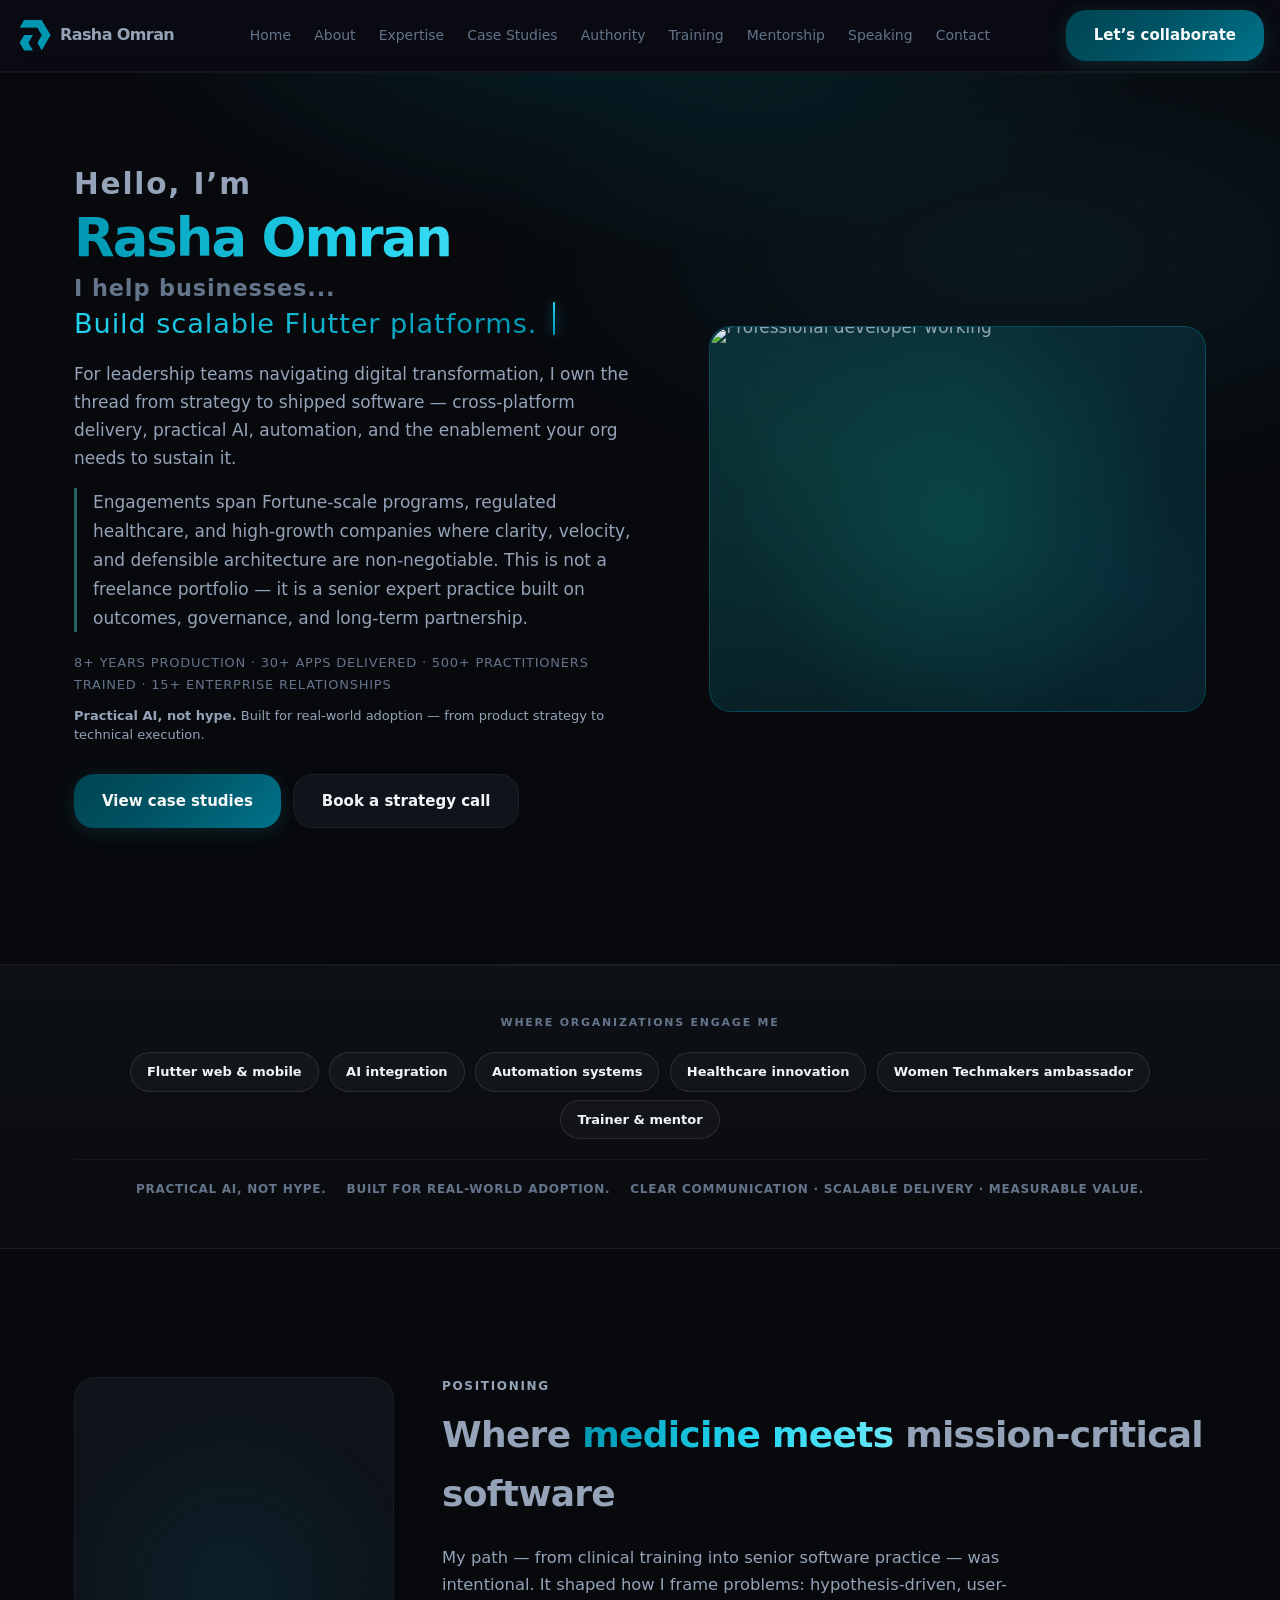
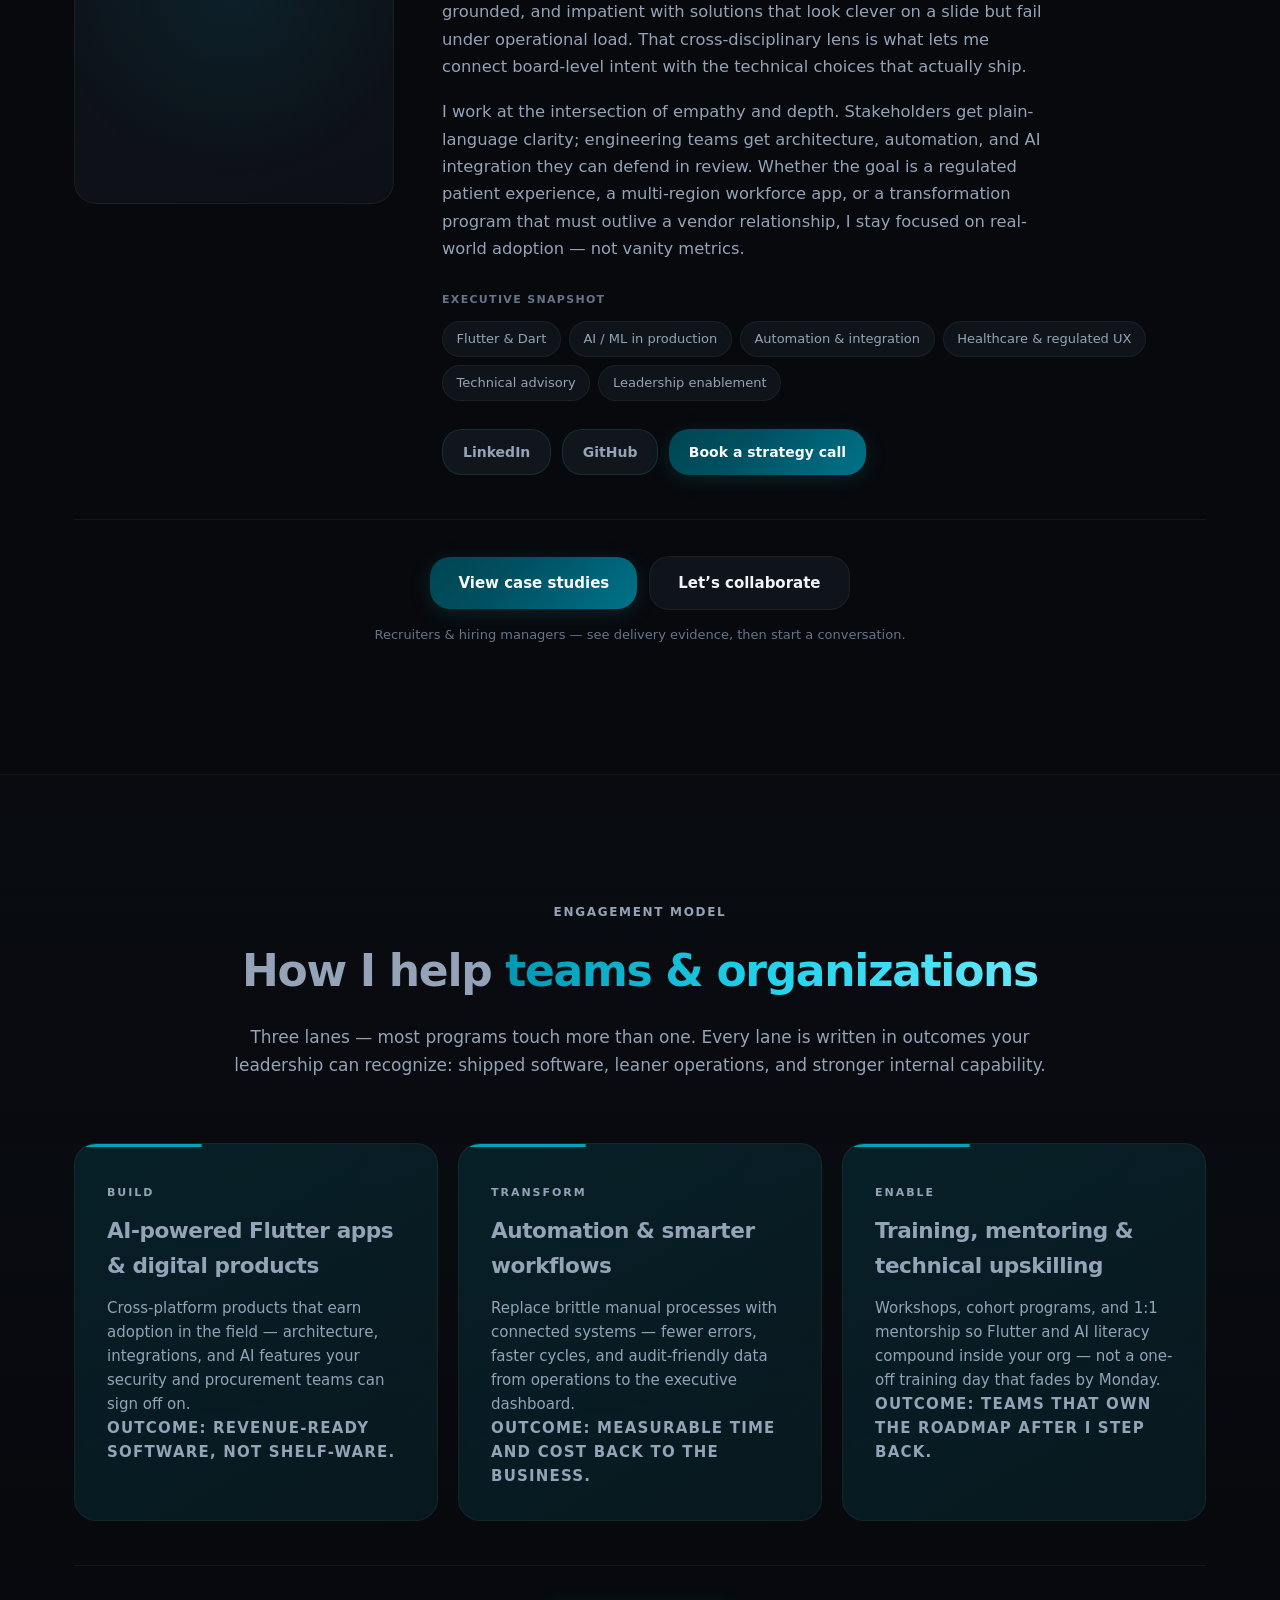
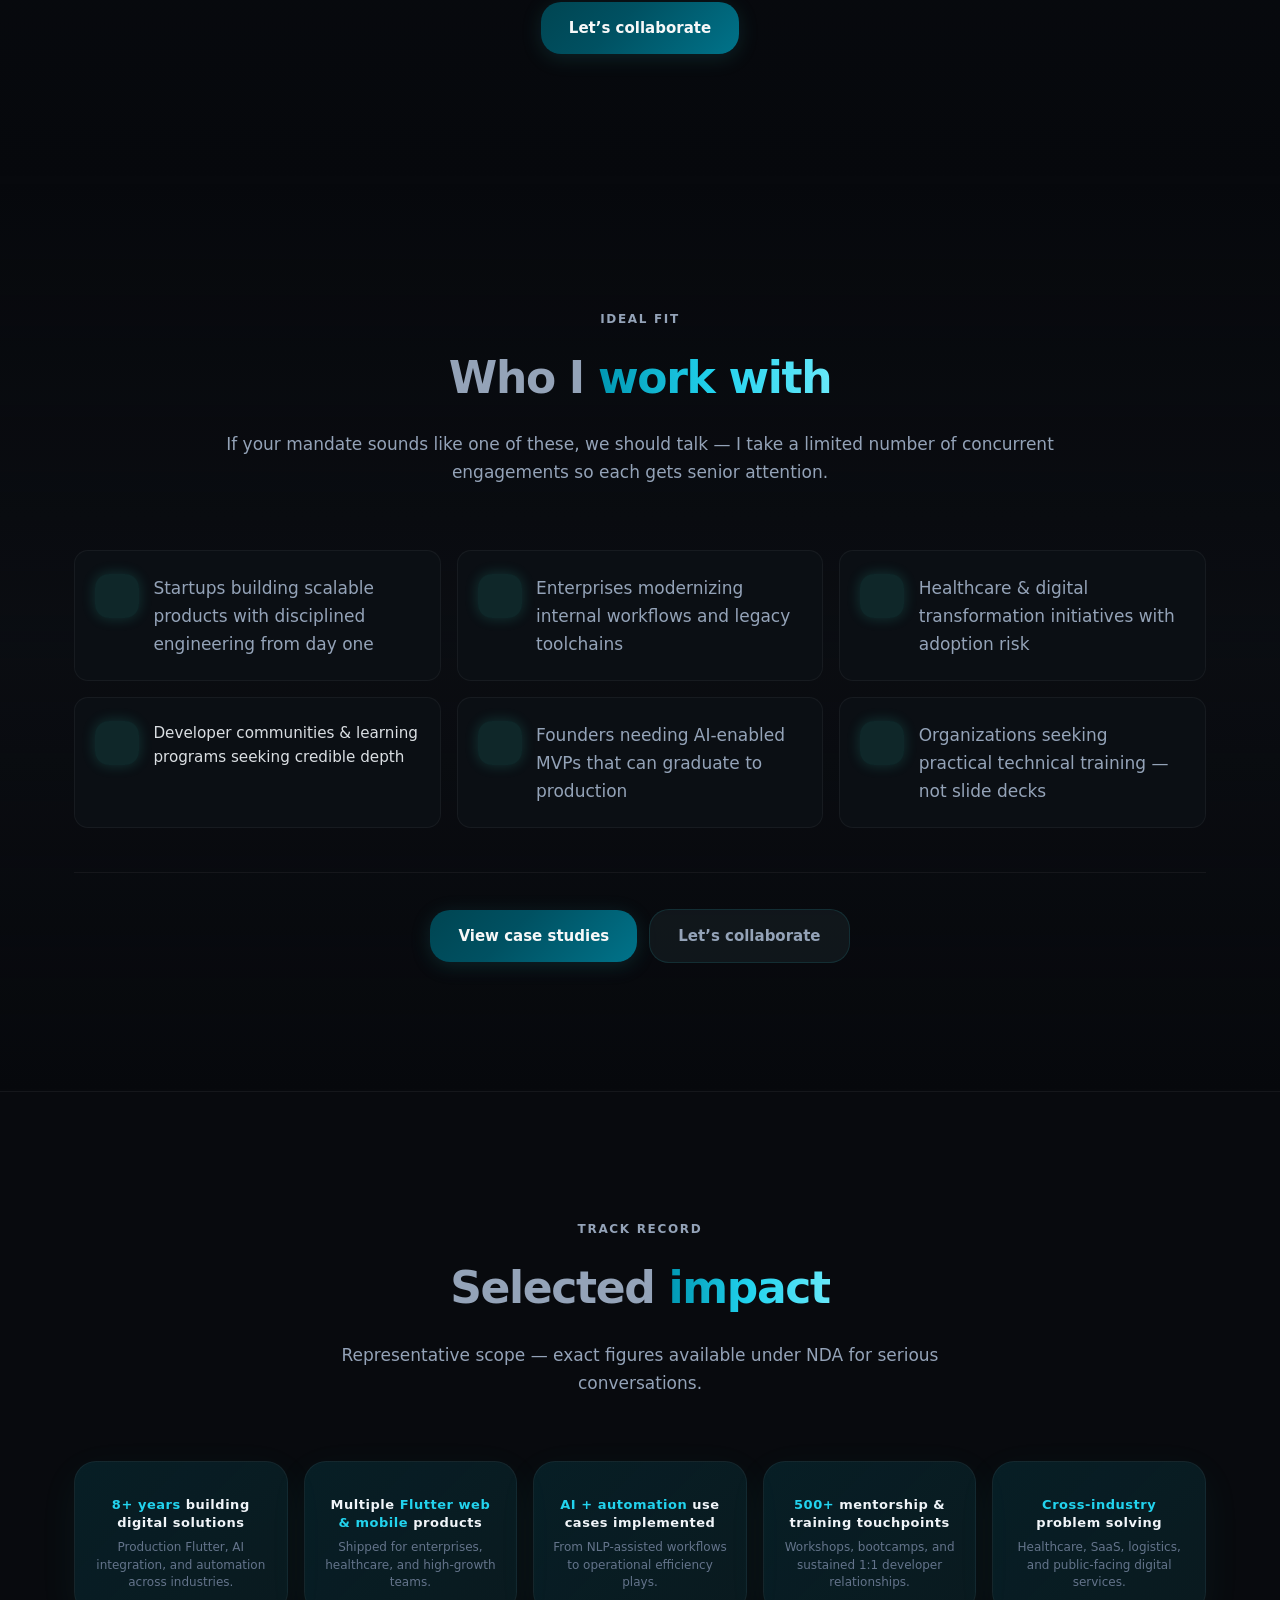
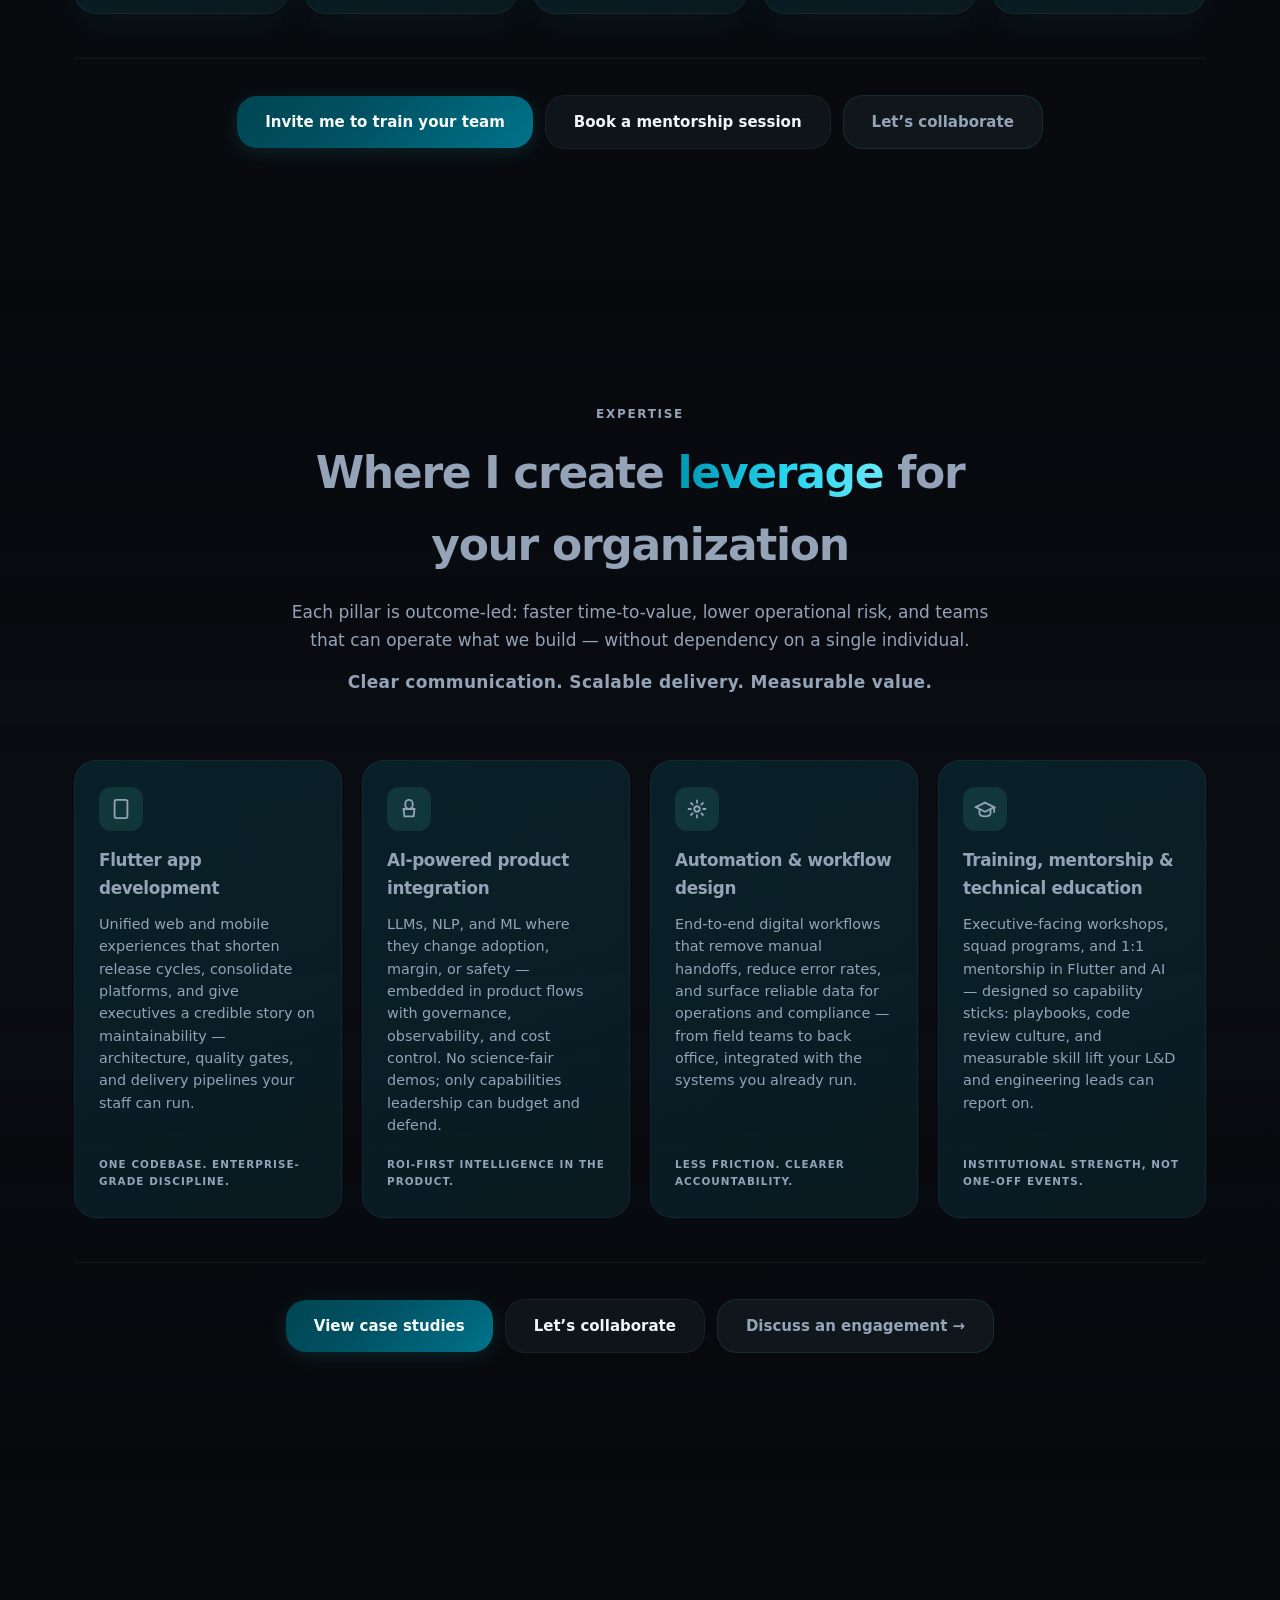
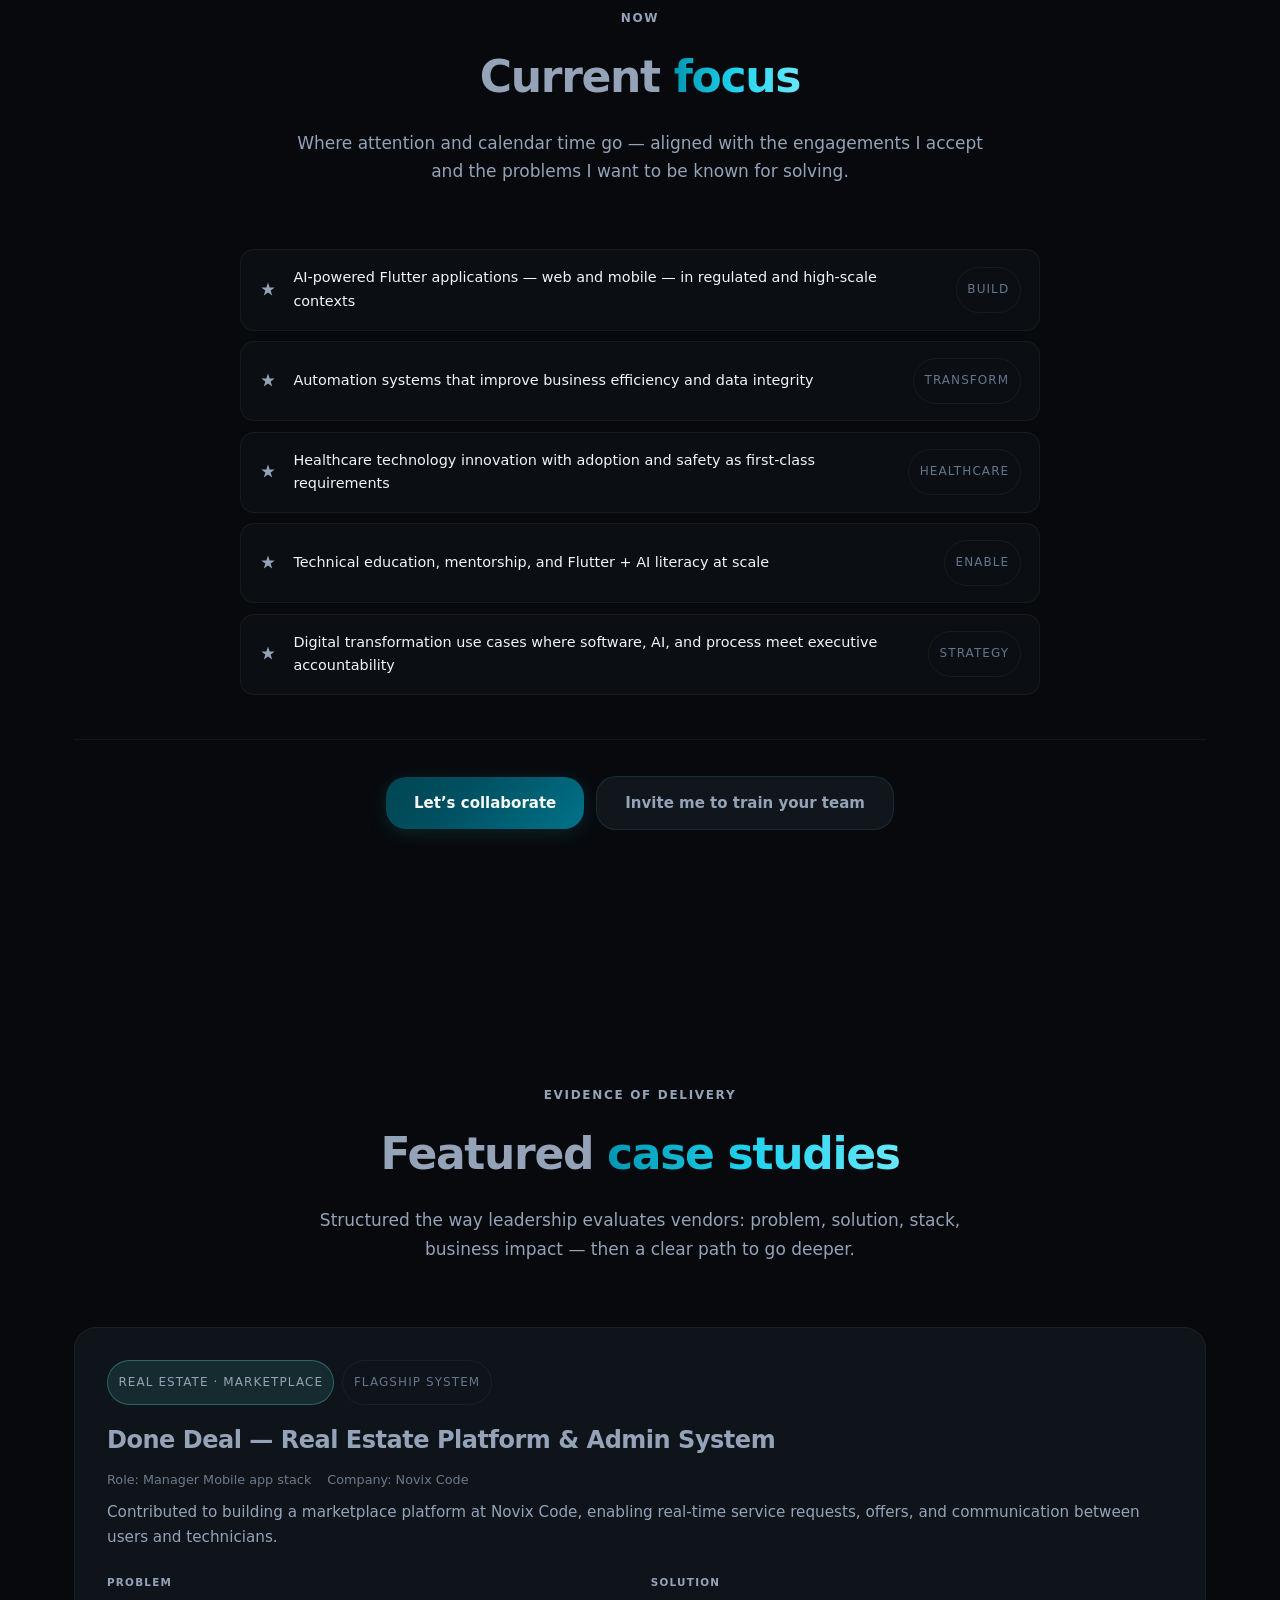
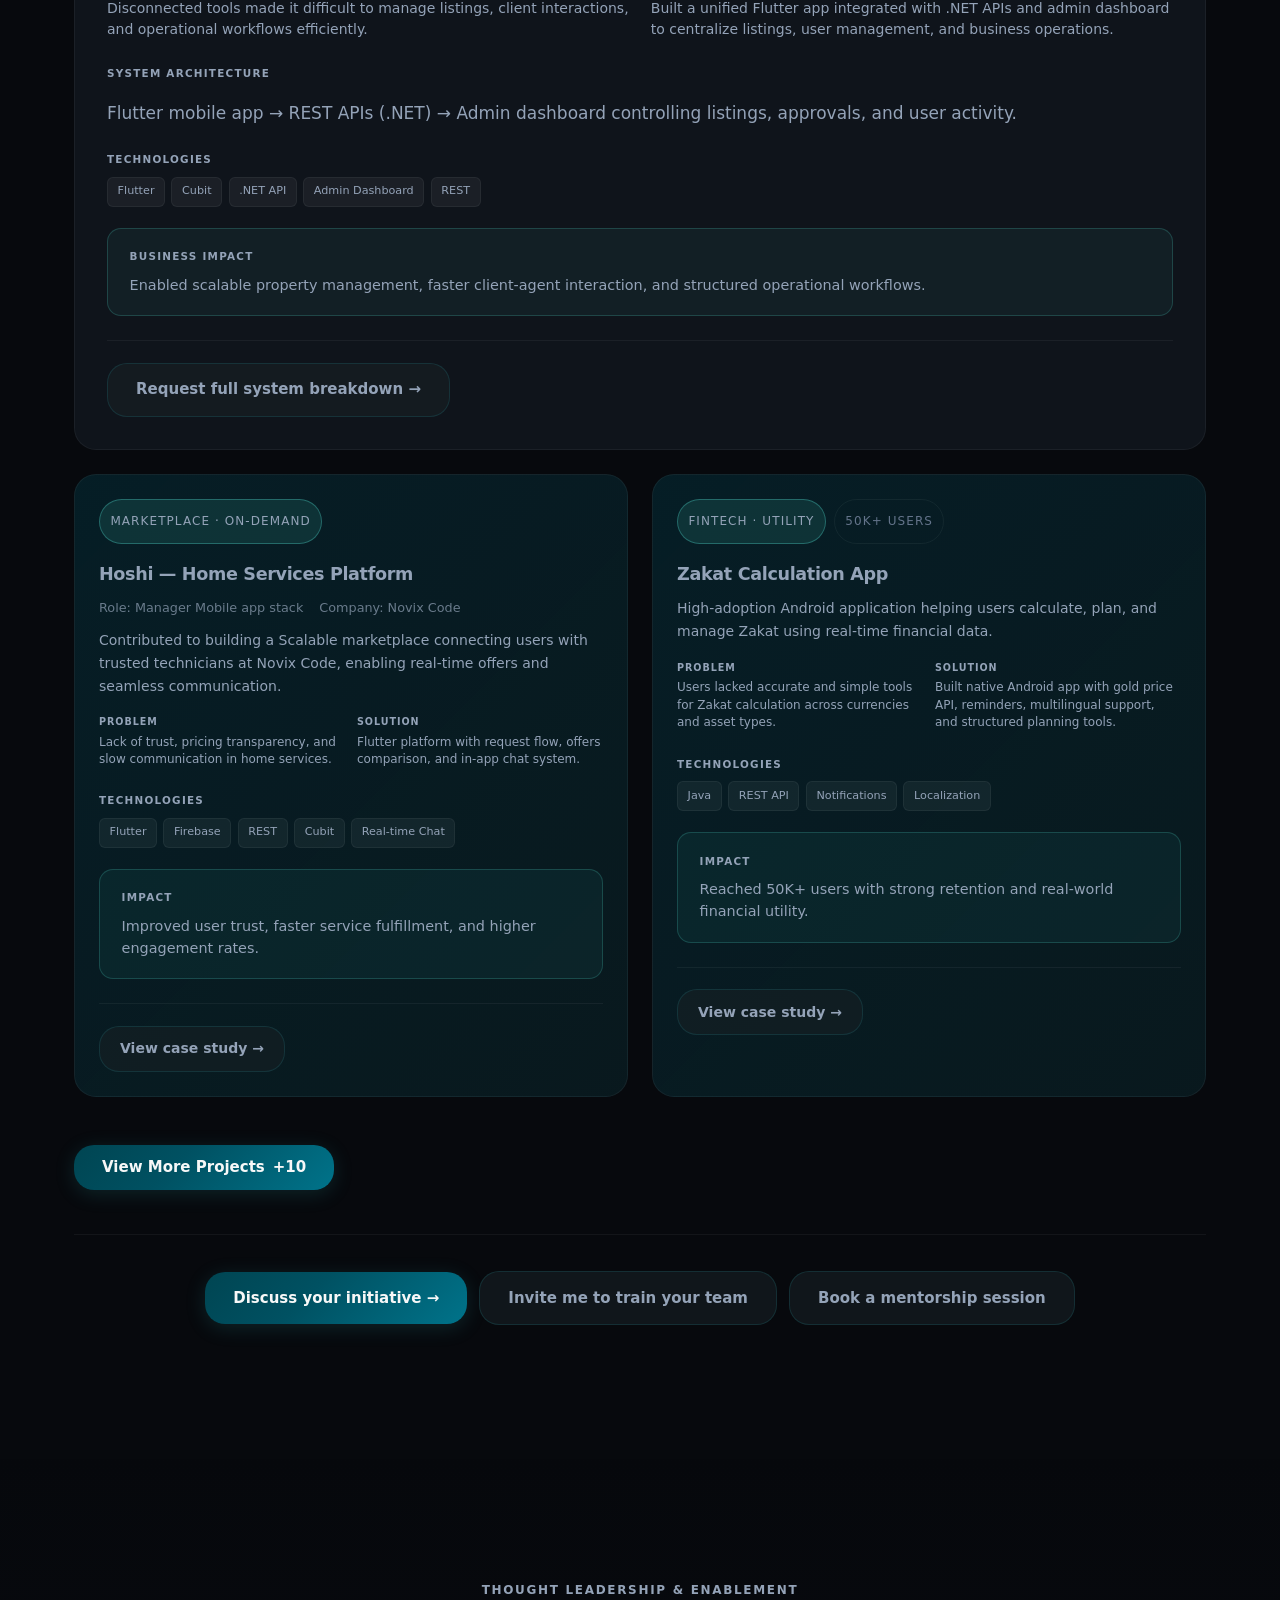
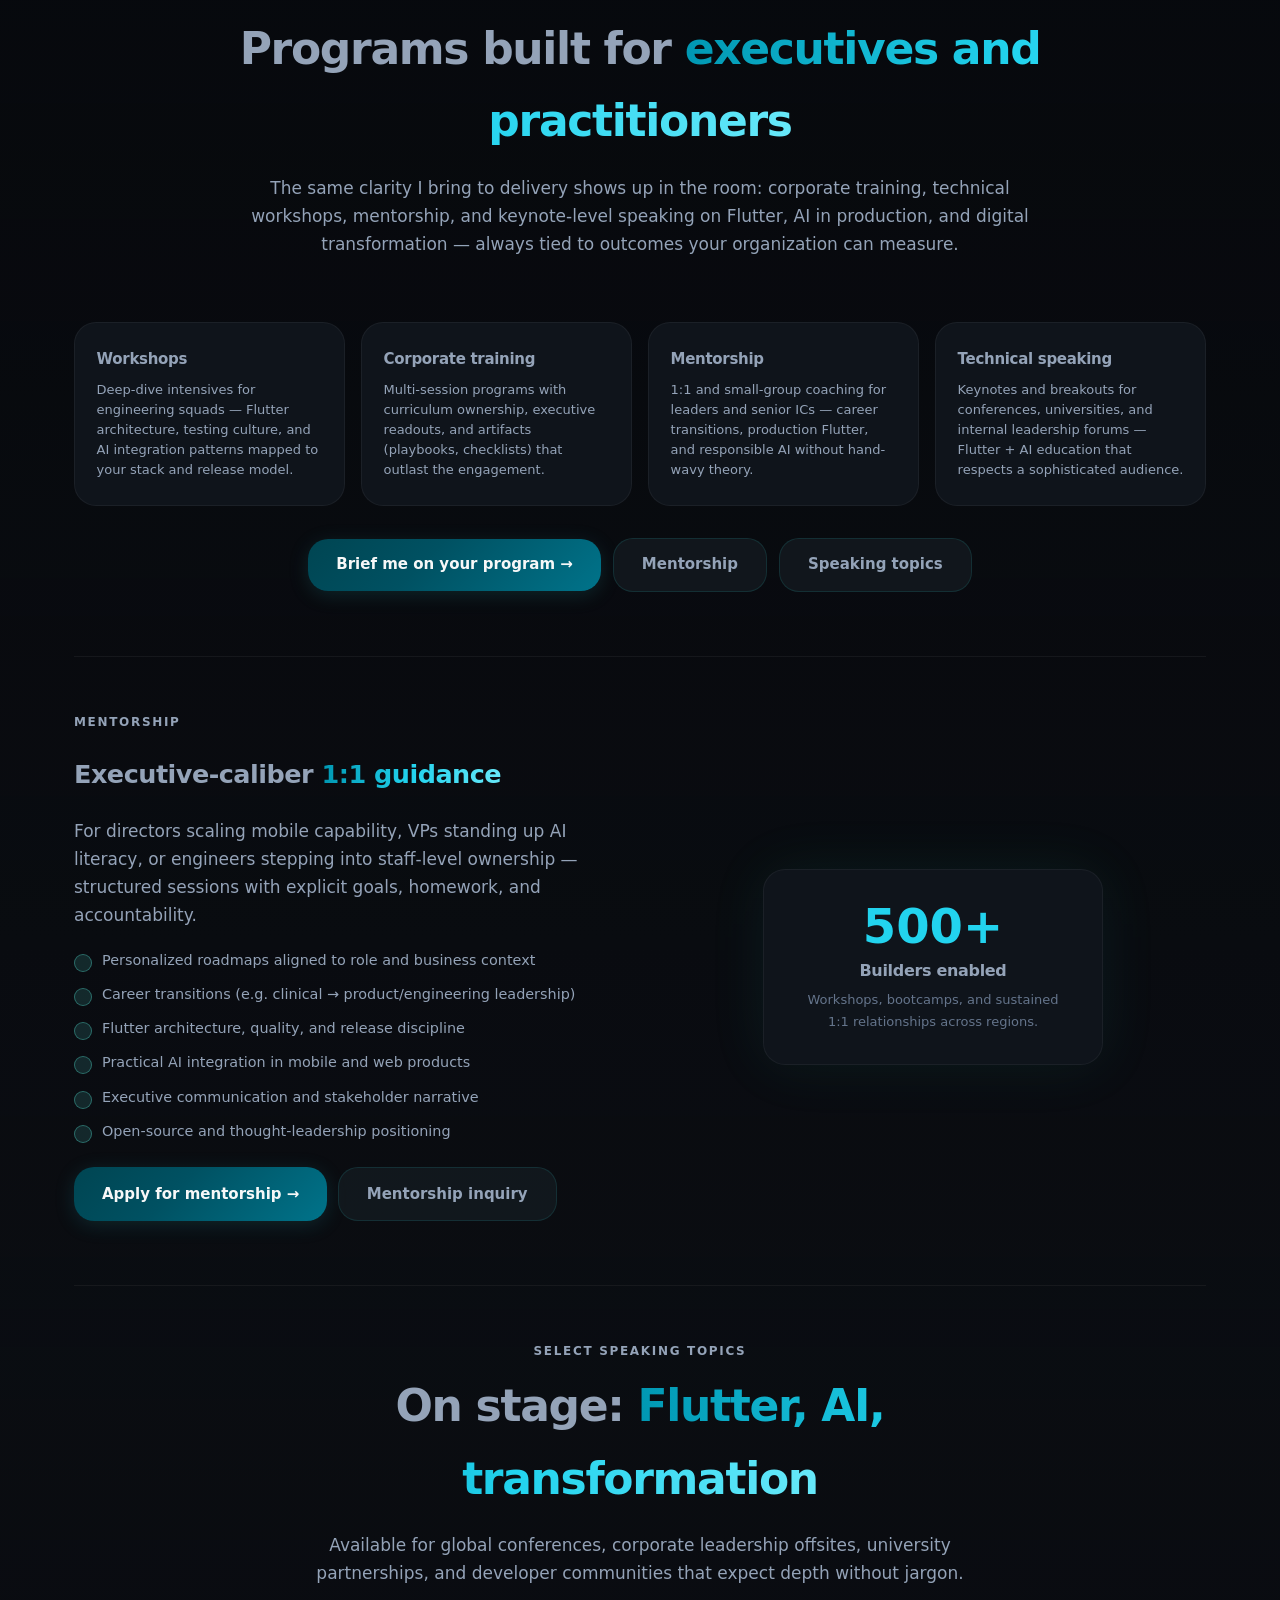
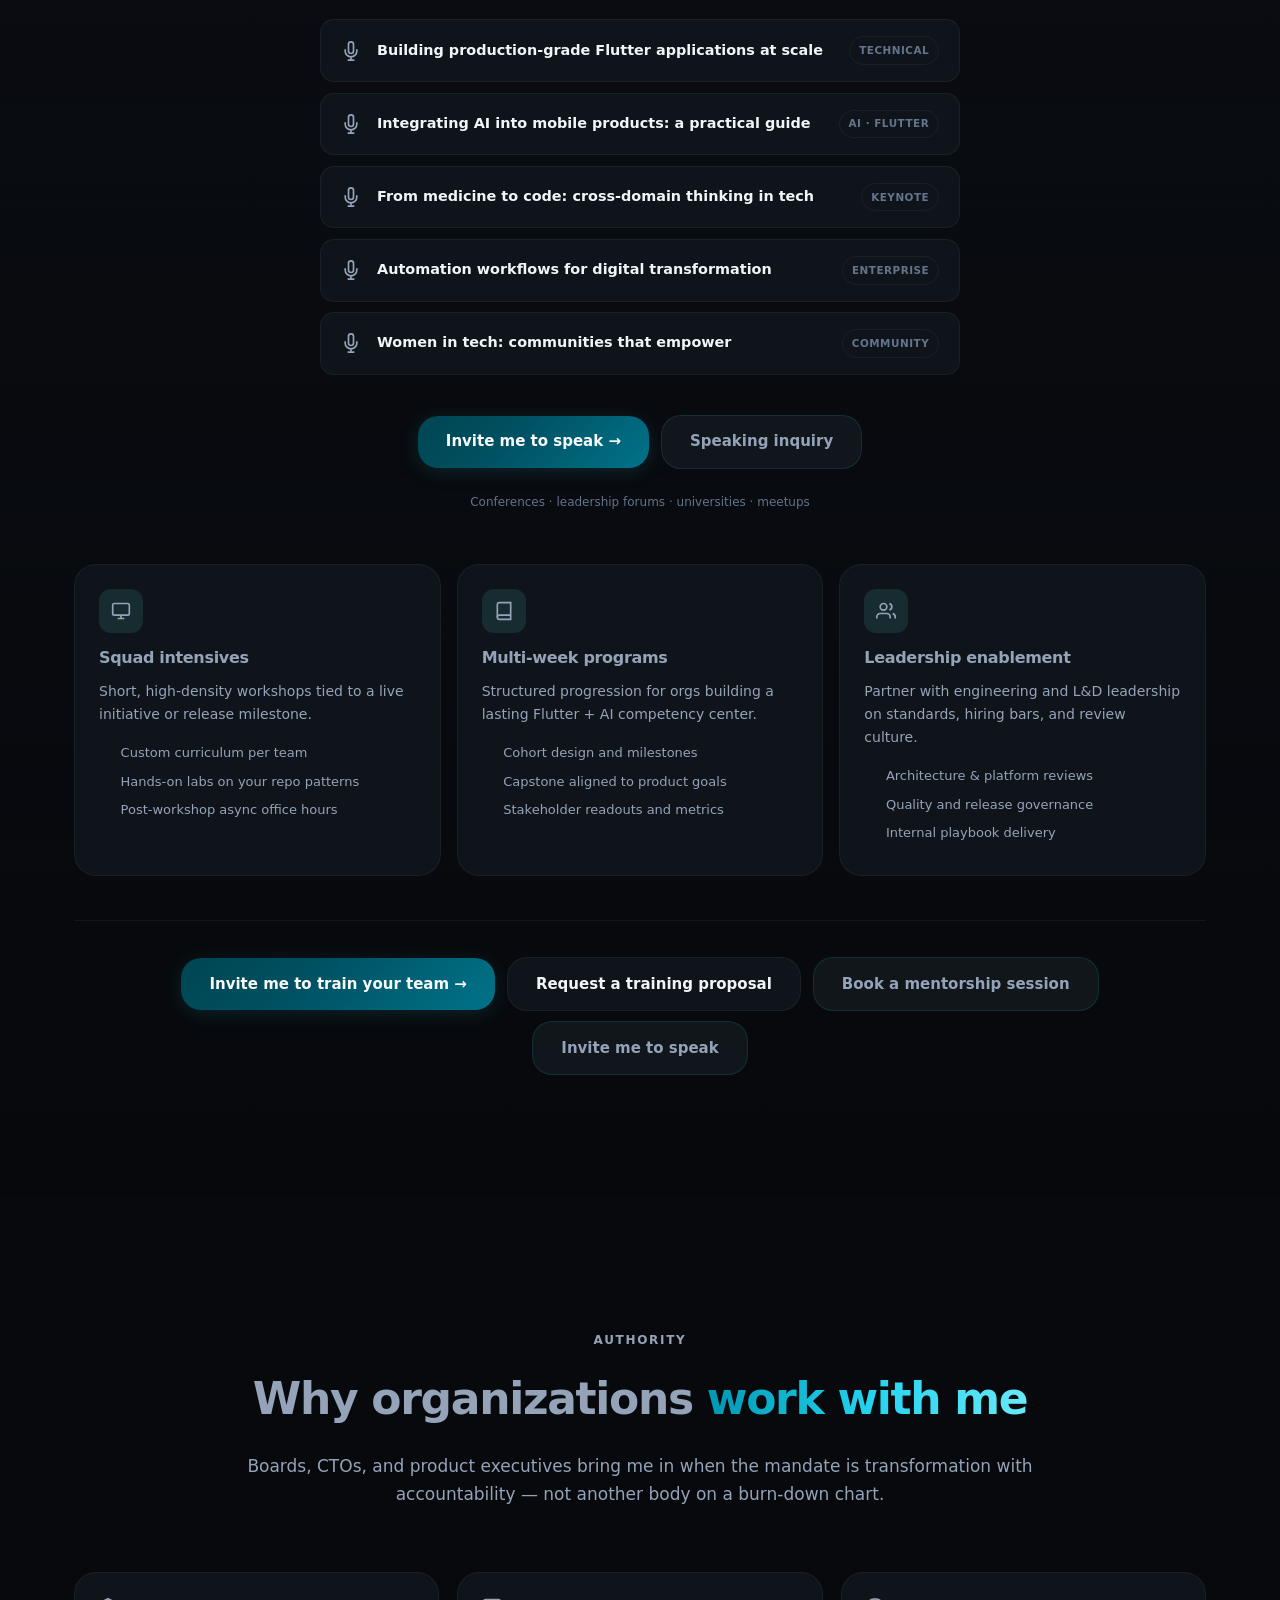
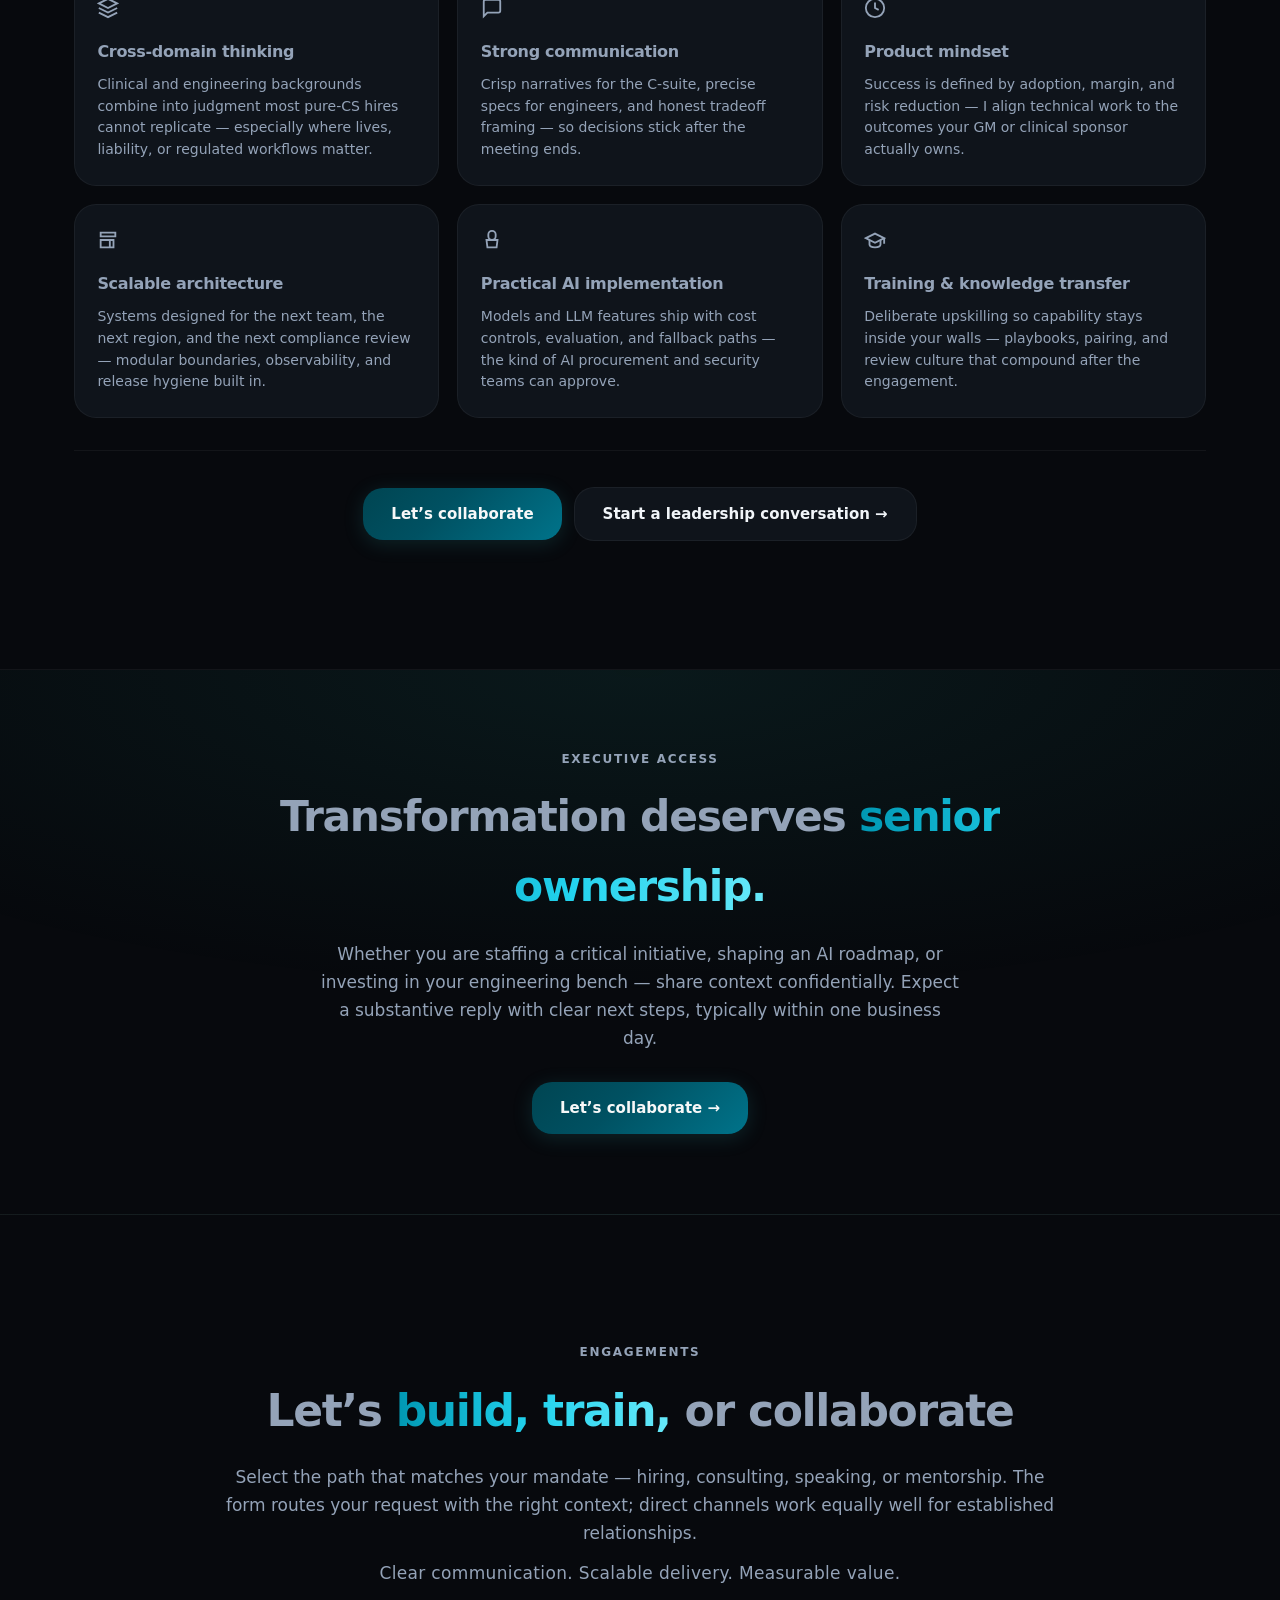
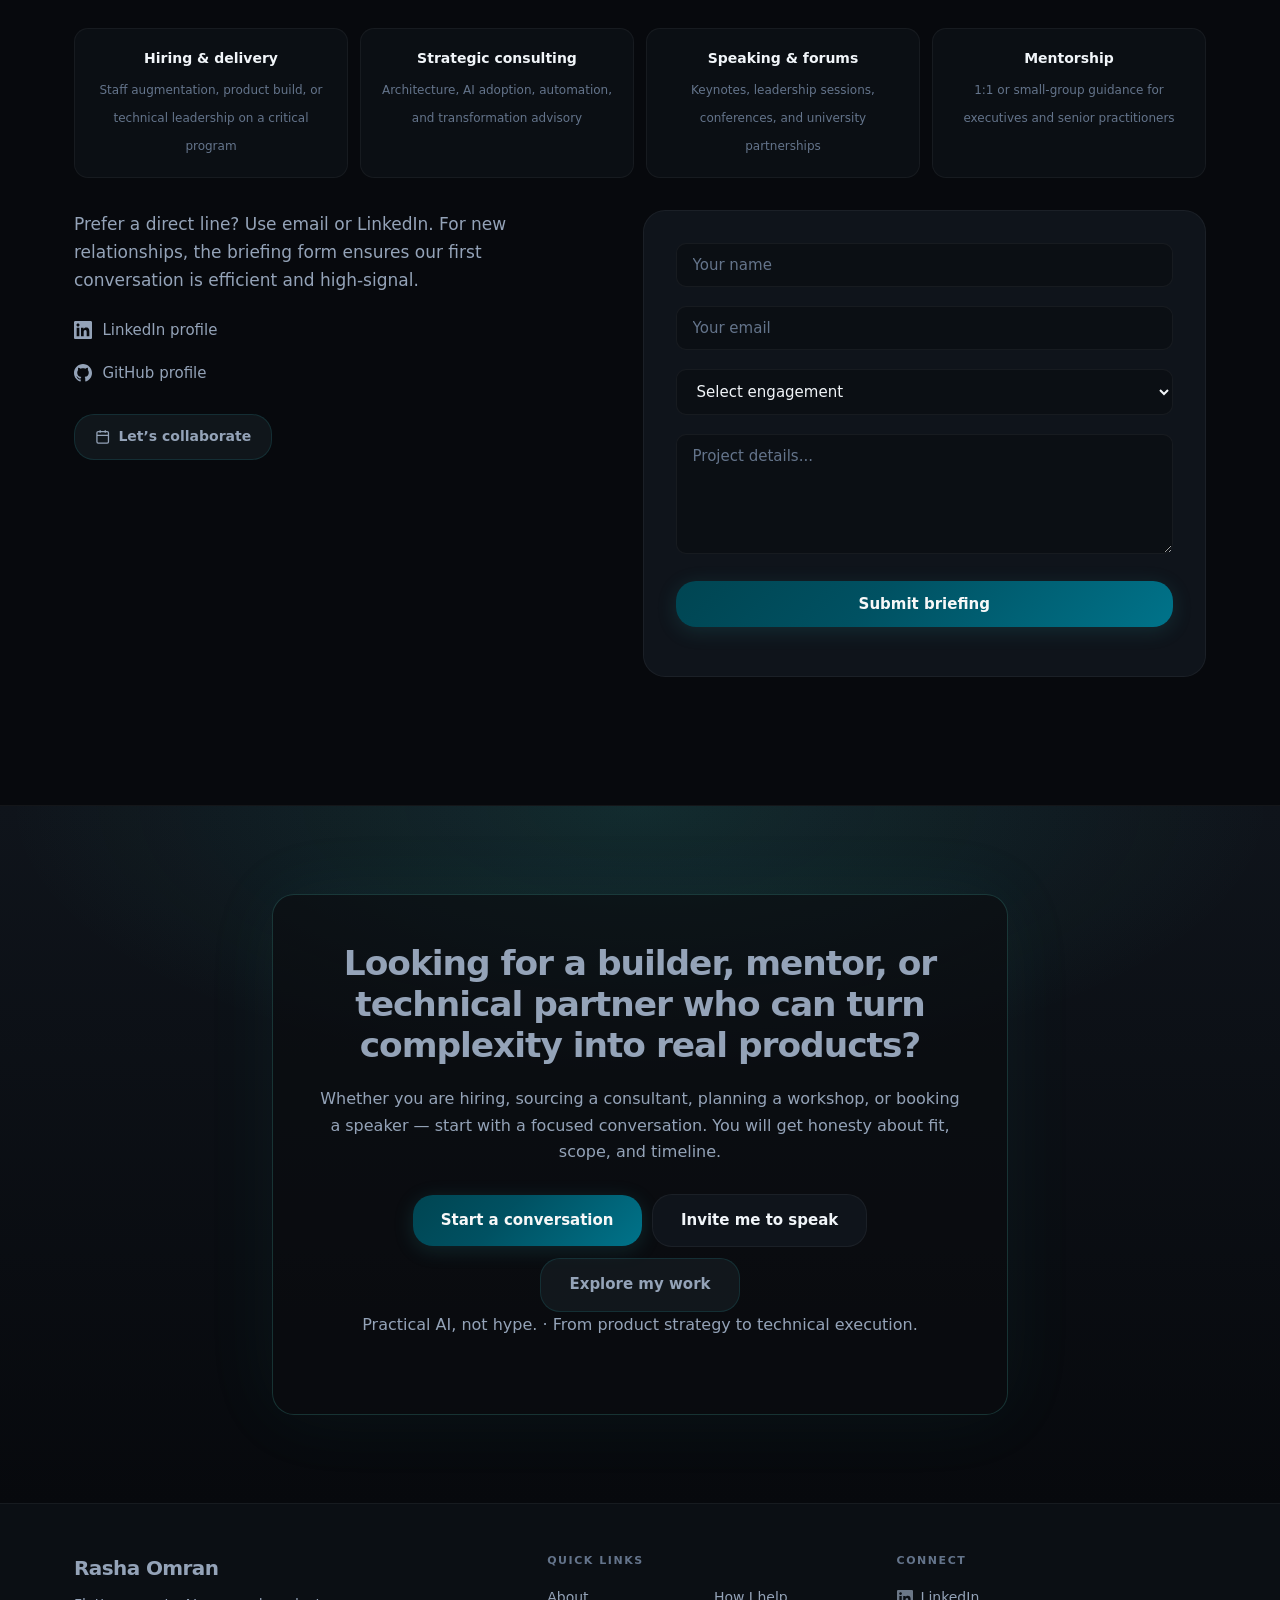
==== commit b4a7ad8b: "Add Projects" ====
--- a/index.html
+++ b/index.html
@@ -555,10 +555,15 @@
 
   <h3>Done Deal — Real Estate Platform & Admin System</h3>
 
+      <div class="case-meta">
+  <span>Role: Manager Mobile app stack</span>
+  <span>Company: Novix Code</span>
+</div>
+
   <p class="summary">
-    Full-scale real estate platform combining mobile client experience
-    with a powerful admin system to manage listings, users,
-    and operations at scale.
+     Contributed to building a marketplace platform at Novix Code,
+  enabling real-time service requests, offers, and communication
+  between users and technicians.
   </p>
 
   <div class="case-cols case-cols--split">
@@ -632,8 +637,13 @@
 
       <h3>Hoshi — Home Services Platform</h3>
 
+      <div class="case-meta">
+  <span>Role: Manager Mobile app stack</span>
+  <span>Company: Novix Code</span>
+</div>
+
       <p class="summary">
-        Scalable marketplace connecting users with trusted technicians,
+         Contributed to building a Scalable marketplace connecting users with trusted technicians at Novix Code,
         enabling real-time offers and seamless communication.
       </p>
 
--- a/css/main.css
+++ b/css/main.css
@@ -1520,9 +1520,12 @@
   font-weight: 600;
 }
 
+/* ================= CASE STUDY CARDS (HOME PAGE) ================= */
+
+/* Grid */
 .case-grid-2 {
   display: grid;
-  gap: 1.25rem;
+  gap: 1.5rem;
 }
 
 @media (min-width: 768px) {
@@ -1531,32 +1534,84 @@
   }
 }
 
+/* Cards */
+.case-card,
+.case-featured {
+  position: relative;
+  border-radius: var(--radius-lg);
+  border: 1px solid var(--border);
+  transition: 0.3s ease;
+  overflow: hidden;
+}
+
+/* Featured */
+.case-featured {
+  padding: 2rem;
+  background: var(--surface);
+  margin-bottom: 1.5rem;
+}
+
+/* Normal cards */
 .case-card {
-  padding: clamp(1.35rem, 3vw, 1.85rem);
-  border-radius: var(--radius-lg);
- background: var(--gradient-soft);
-box-shadow: var(--shadow-card);
-  border: 1px solid var(--border);
+  padding: 1.5rem;
+  background: var(--gradient-soft);
+  display: flex;
+  flex-direction: column;
+}
+
+/* Hover */
+.case-card:hover,
+.case-featured:hover {
+  transform: translateY(-4px);
+  border-color: rgba(79, 209, 197, 0.3);
+  box-shadow: var(--shadow-card-hover);
+  cursor: pointer;
+}
+
+/* Clickable overlay */
+.card-link {
+  position: absolute;
+  inset: 0;
+  z-index: 5;
+}
+
+/* Allow buttons */
+.case-card a:not(.card-link),
+.case-featured a:not(.card-link) {
   position: relative;
-  transition: border-color 0.25s, transform 0.25s;
-  display: flex;
-  flex-direction: column;
-}
-
-.case-card:hover {
-  box-shadow: var(--shadow-card-hover);
-border-color: hsl(182 60% 37% / 0.25);
-  transform: translateY(-2px);
-}
-
-.case-card .arrow {
+  z-index: 10;
+}
+
+/* Arrow */
+.case-card::after,
+.case-featured::after {
+  content: "→";
   position: absolute;
-  top: 1.25rem;
-  right: 1.25rem;
+  bottom: 15px;
+  right: 20px;
+  opacity: 0;
+  transition: 0.3s;
   color: var(--teal);
+}
+
+.case-card:hover::after,
+.case-featured:hover::after {
+  opacity: 1;
+  transform: translateX(5px);
+}
+
+/* Text */
+.case-meta {
+  display: flex;
+  gap: 16px;
+  font-size: 0.8rem;
   opacity: 0.7;
-}
-
+  margin-bottom: 10px;
+}
+.summary {
+  color: var(--text-muted);
+  font-size: 0.9rem;
+}
 .case-card h3 {
   font-size: 1.1rem;
   margin: 0 0 0.5rem;
@@ -1591,6 +1646,26 @@
   margin: 0;
   font-size: 0.75rem;
   line-height: 1.45;
+}
+
+/* Ensure the spacer takes up the full row width */
+.grid-spacer {
+  grid-column: 1 / -1; 
+  height: 0.05rem; /* This creates the space you requested */
+}
+
+/* Ensure hidden projects container handles the transition correctly */
+.hidden-projects {
+  max-height: 0;
+  overflow: hidden;
+  transition: max-height 0.5s ease-in-out;
+  padding: 0;
+  margin: 0;
+}
+
+/* Add space between the projects grid and the button */
+.case-toggle {
+  margin-top: 3rem; /* You can adjust '3rem' to whatever height you prefer */
 }
 
 /* Training block */
@@ -2515,4 +2590,14 @@
   .hero-typing {
     font-size: clamp(1.2rem, 5vw, 1.5rem);
   }
+/* =========================
+   CASE WRAPPER
+========================= */
+.case-wrapper {
+  margin-top: 2rem;
+}
+
+
+
+
 }
